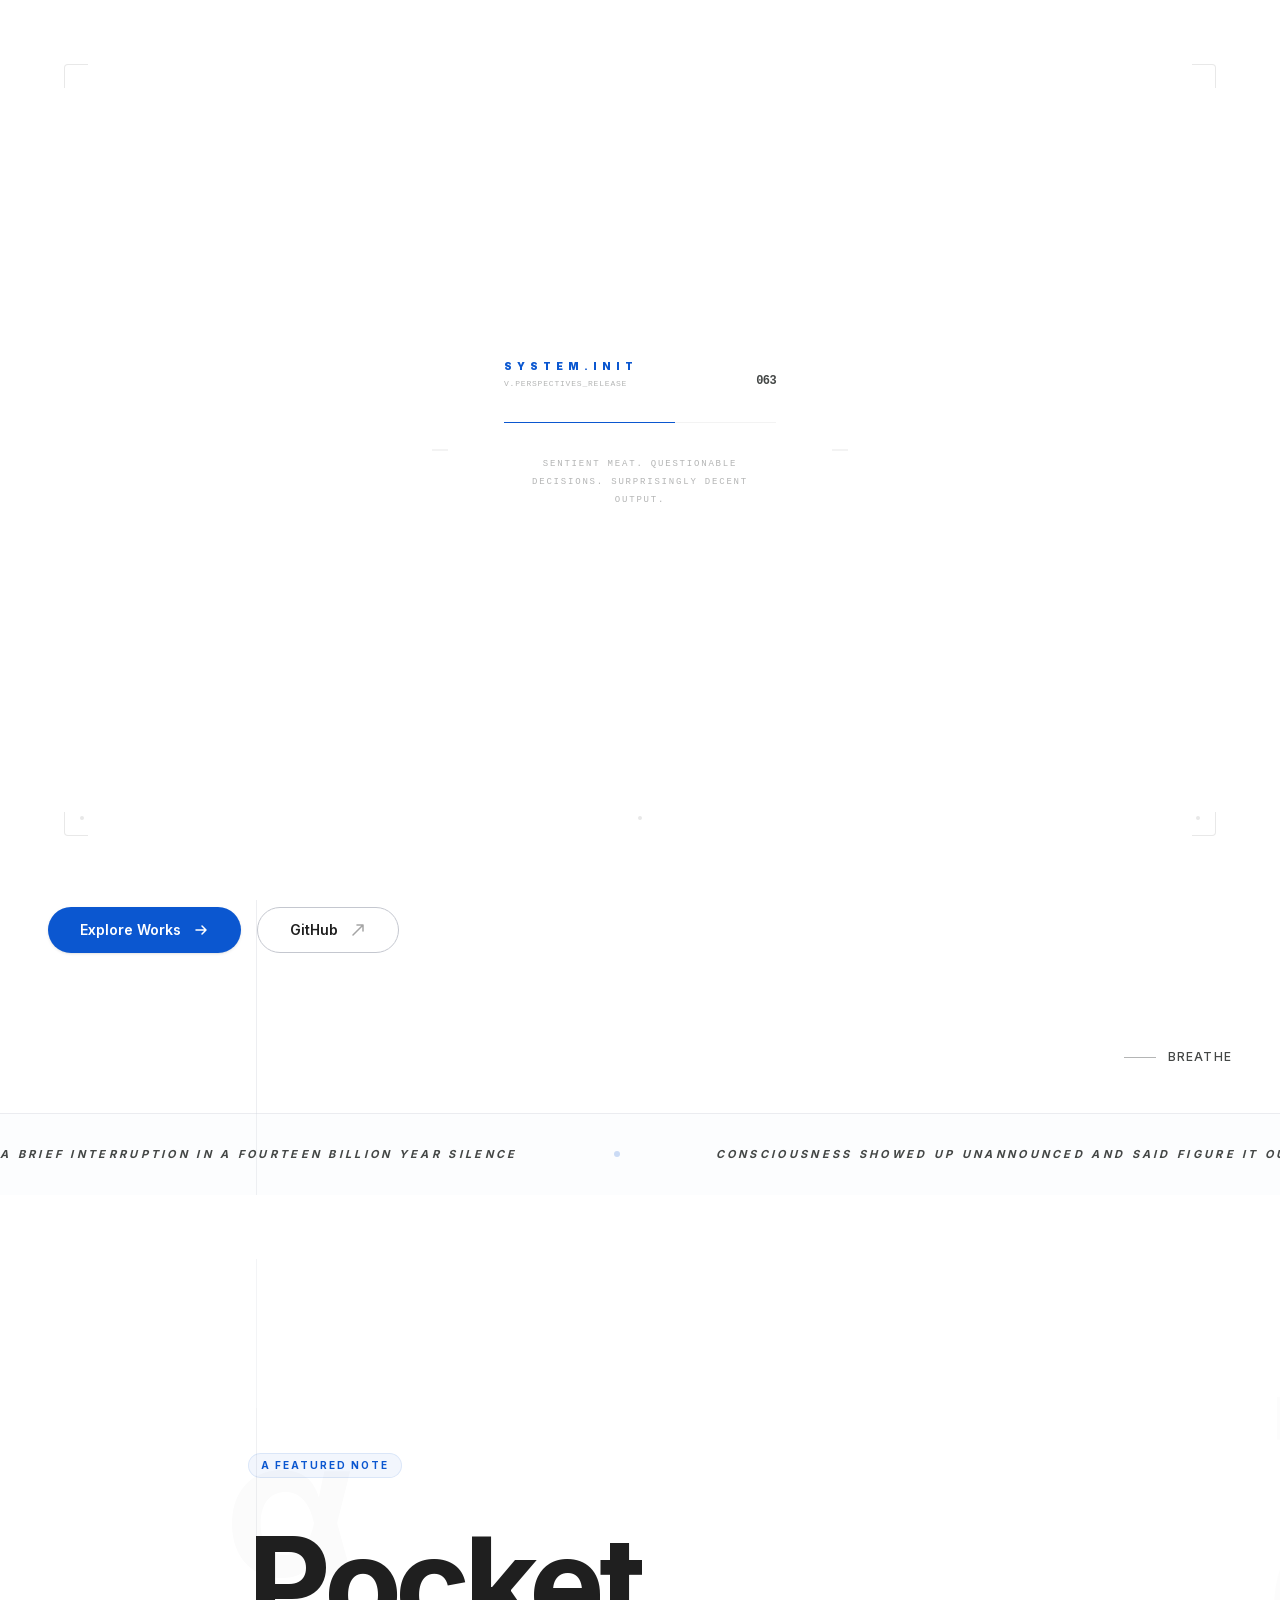
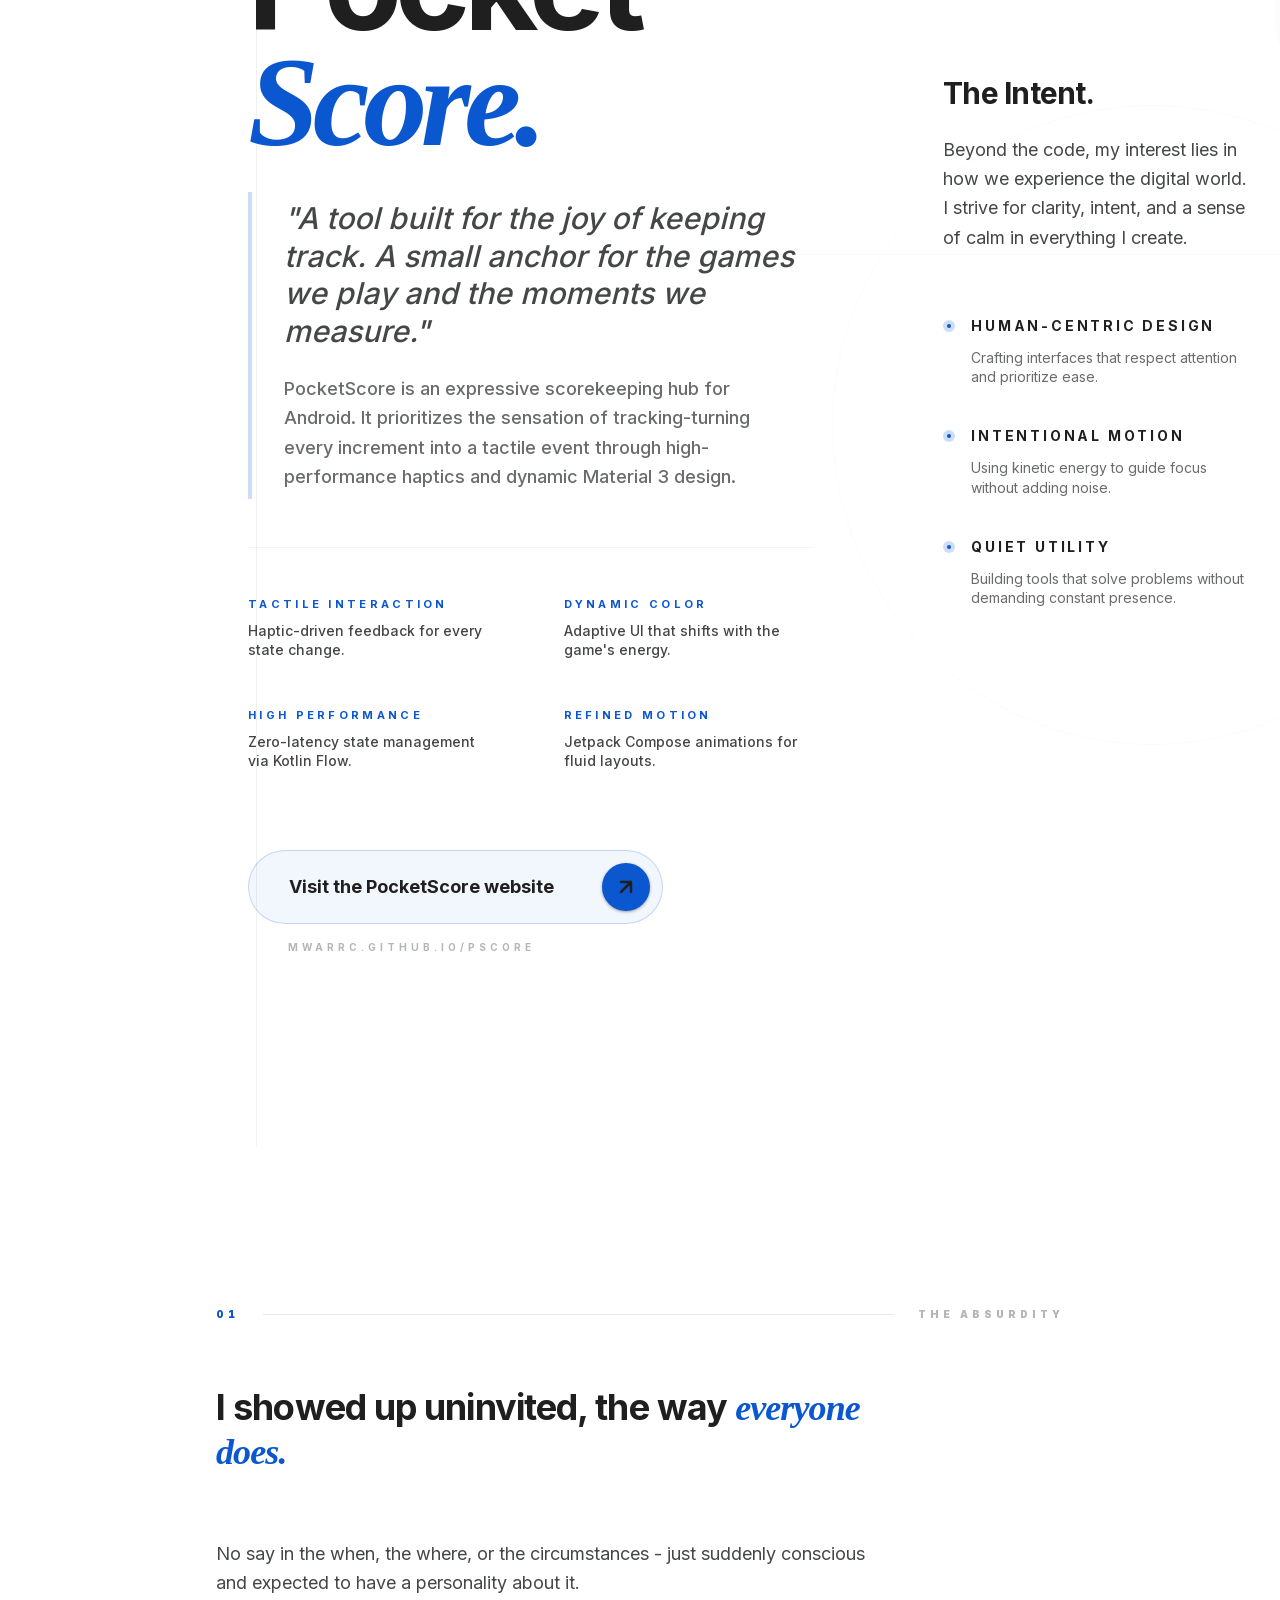
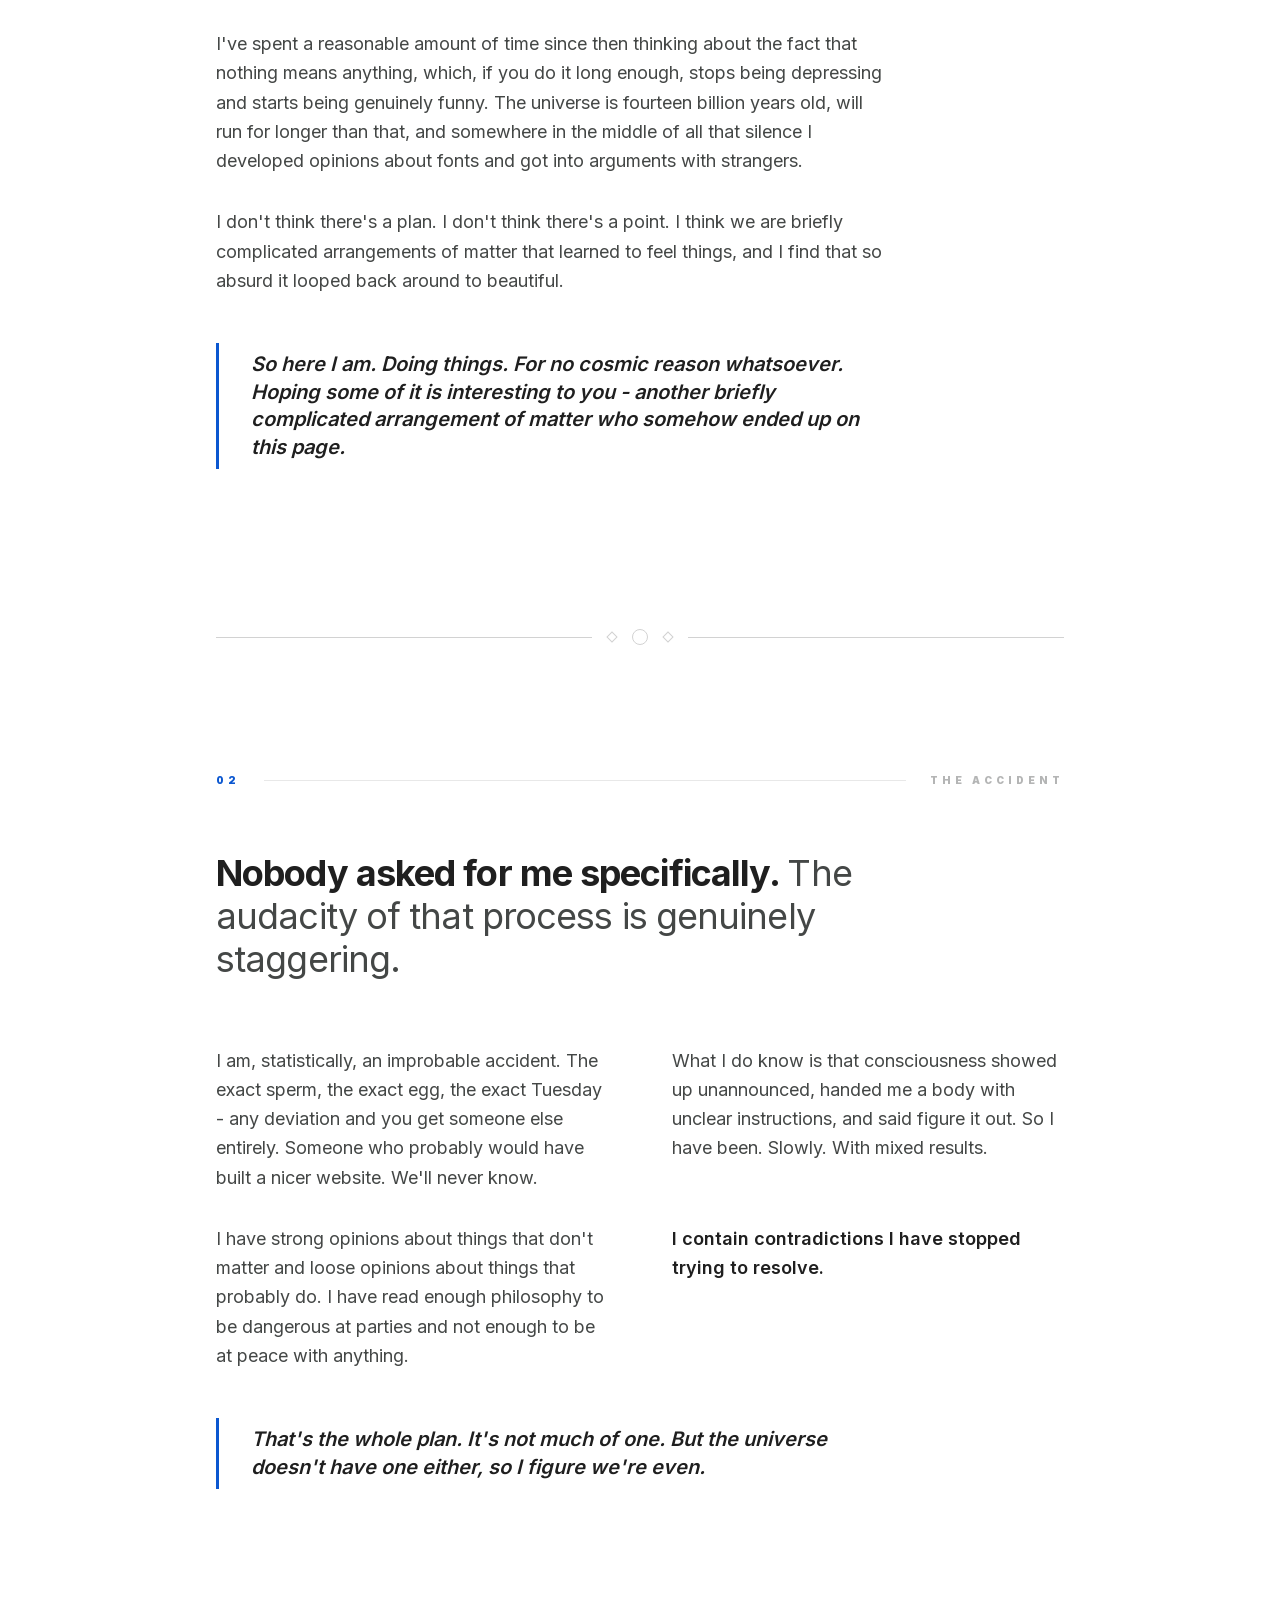
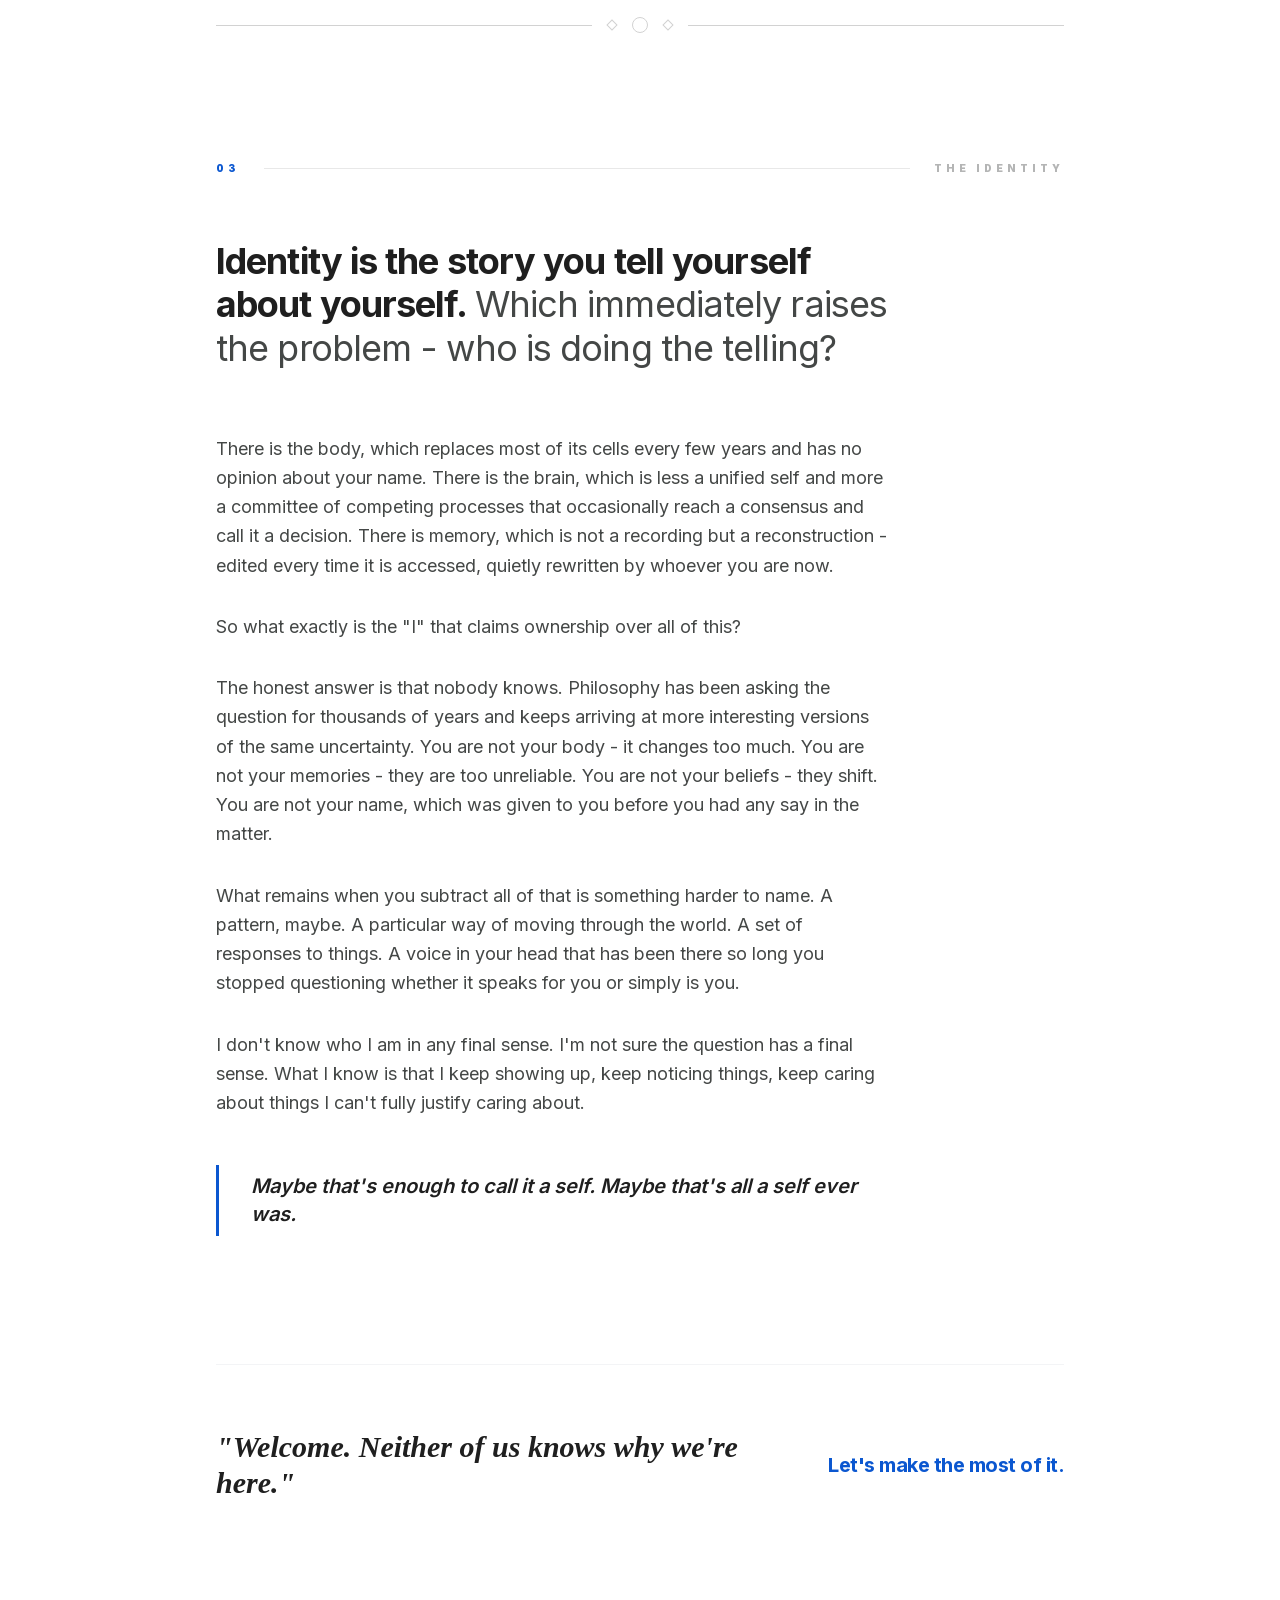
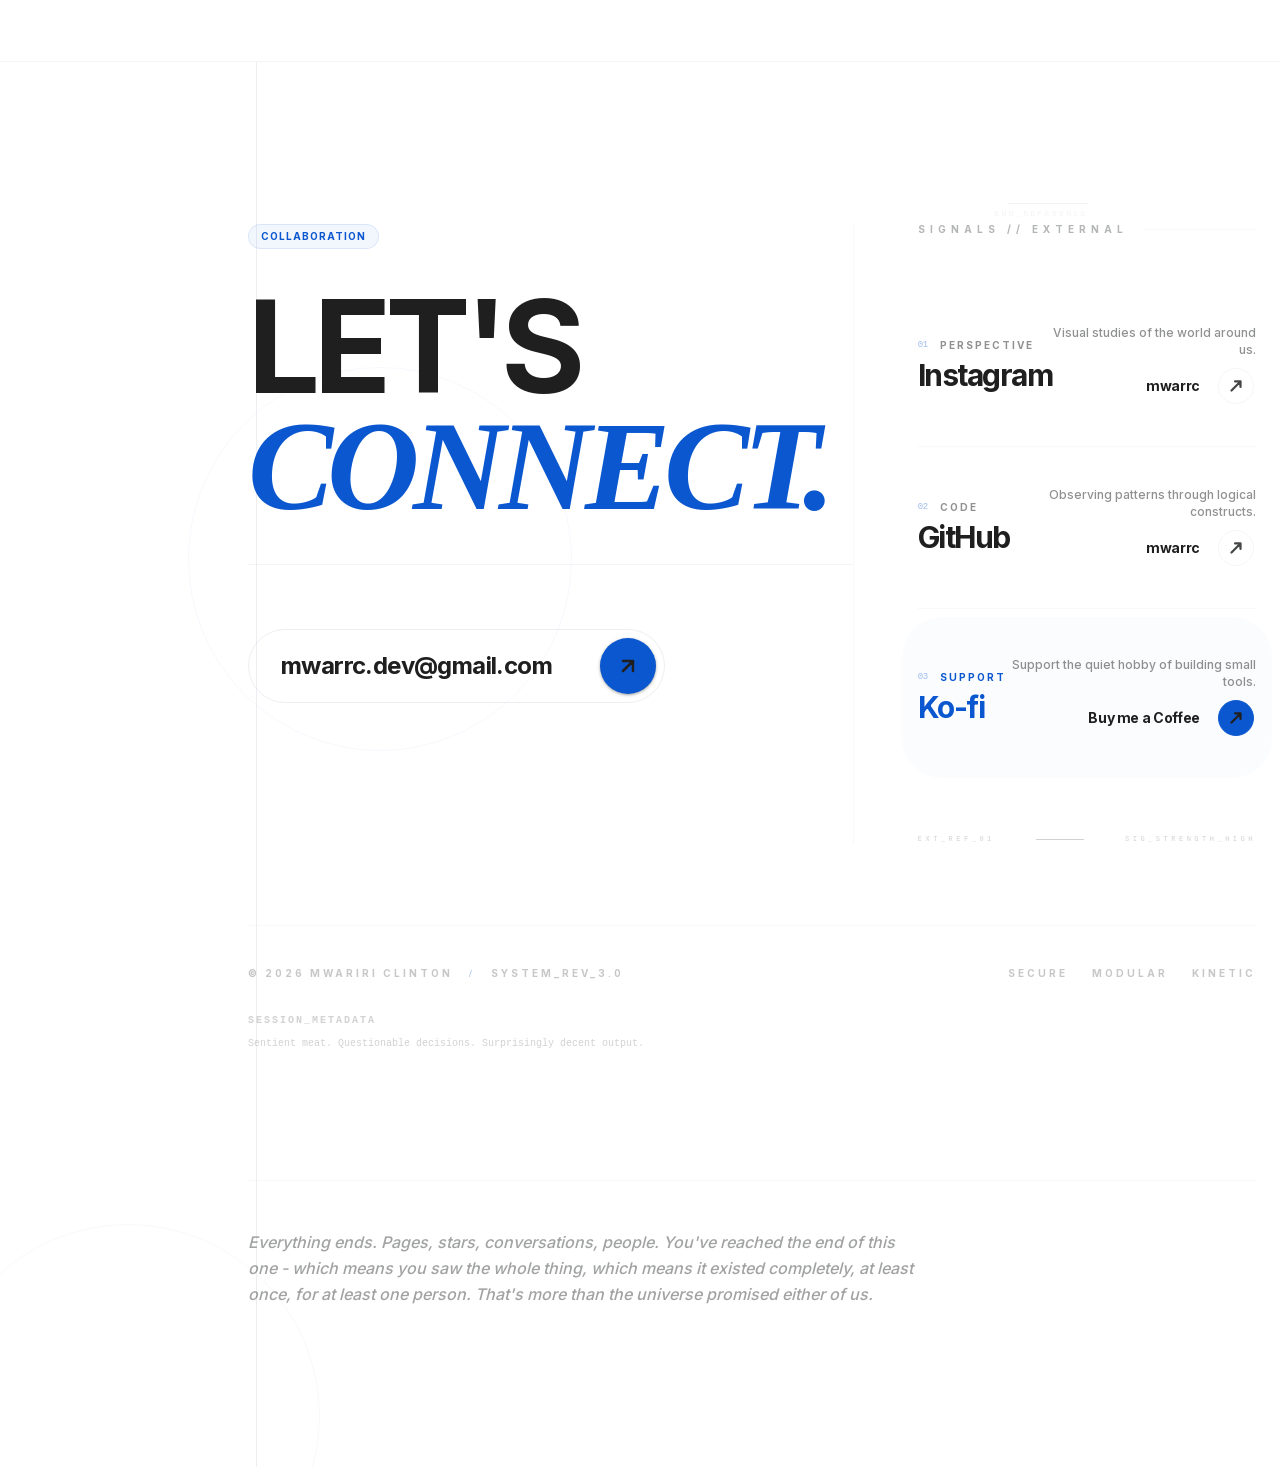
==== index.html @ e05c1d9b "Updates" ====
<!DOCTYPE html><!--peFdWjOrXUPV_pjaNSHMR--><html lang="en" class="inter_5901b7c6-module__ec5Qua__variable"><head><meta charSet="utf-8"/><meta name="viewport" content="width=device-width, initial-scale=1"/><link rel="preload" href="/_next/static/media/83afe278b6a6bb3c-s.p.3a6ba036.woff2" as="font" crossorigin="" type="font/woff2"/><link rel="stylesheet" href="/_next/static/chunks/d505f60438ea3ee7.css" data-precedence="next"/><link rel="preload" as="script" fetchPriority="low" href="/_next/static/chunks/fe05f79d03cc9274.js"/><script src="/_next/static/chunks/806bdb8e4a6a9b95.js" async=""></script><script src="/_next/static/chunks/d1e380e53588e373.js" async=""></script><script src="/_next/static/chunks/f2f58a7e93290fbb.js" async=""></script><script src="/_next/static/chunks/turbopack-6cd48132de8b34d0.js" async=""></script><script src="/_next/static/chunks/fc0a4a2245c3c715.js" async=""></script><script src="/_next/static/chunks/ff1a16fafef87110.js" async=""></script><script src="/_next/static/chunks/d2be314c3ece3fbe.js" async=""></script><script src="/_next/static/chunks/29059d844ed75035.js" async=""></script><meta name="next-size-adjust" content=""/><title>Mwariri Clinton</title><meta name="description" content="Minimal Material 3 portfolio showcasing selected projects by mwarrc"/><link rel="author" href="https://github.com/mwarrc"/><meta name="author" content="Mwariri Clinton"/><meta name="keywords" content="developer,portfolio,projects,github,material 3,minimal"/><meta property="og:title" content="Mwariri Clinton"/><meta property="og:description" content="Portfolio showcasing selected projects by mwarrc"/><meta property="og:type" content="website"/><meta name="twitter:card" content="summary"/><meta name="twitter:title" content="Mwariri Clinton"/><meta name="twitter:description" content="Portfolio showcasing selected projects by mwarrc"/><link rel="shortcut icon" href="/favicon.svg"/><link rel="icon" href="/favicon.svg" type="image/svg+xml"/><link rel="apple-touch-icon" href="/favicon.svg"/><script src="/_next/static/chunks/a6dad97d9634a72d.js" noModule=""></script></head><body class="min-h-screen flex flex-col relative font-sans"><div hidden=""><!--$--><!--/$--></div><div class="fixed inset-0 z-[-1] pointer-events-none bg-surface overflow-hidden"><div style="position:absolute;background-color:#000;top:0;left:15%;width:1px;height:40%;opacity:0.1"></div><div style="position:absolute;background-color:#000;top:30%;left:65%;width:1px;height:60%;opacity:0.07"></div><div style="position:absolute;background-color:#000;top:10%;left:85%;width:1px;height:30%;opacity:0.05"></div><div style="position:absolute;background-color:#000;top:25%;left:0;width:35%;height:1px;opacity:0.08"></div><div style="position:absolute;background-color:#000;top:75%;left:20%;width:80%;height:1px;opacity:0.06"></div><div style="position:absolute;background-color:#000;top:45%;left:60%;width:40%;height:1px;opacity:0.1"></div></div><div class="fixed inset-0 z-[9999] bg-surface flex flex-col items-center justify-center transition-all duration-[900ms] ease-[cubic-bezier(0.85,0,0.15,1)] translate-y-0"><div class="w-full max-w-[280px] md:max-w-xs px-6 space-y-8 relative"><div class="flex justify-between items-end"><div class="flex flex-col gap-1"><span class="text-[10px] font-black uppercase tracking-[0.5em] text-primary">System.Init</span><span class="text-[8px] font-mono text-on-surface-variant font-medium opacity-40 uppercase tracking-widest">v.Perspectives_Release</span></div><span class="text-[12px] font-mono text-on-surface-variant font-bold tabular-nums tracking-tighter">000</span></div><div class="h-px w-full bg-on-surface/5 relative overflow-hidden"><div class="absolute inset-y-0 left-0 bg-primary transition-all duration-300 ease-out" style="width:0%"></div></div><div class="text-[9px] font-mono text-on-surface-variant/40 uppercase tracking-[0.2em] text-center leading-loose"></div><div class="absolute -left-12 top-1/2 -translate-y-1/2 w-4 h-px bg-on-surface/10"></div><div class="absolute -right-12 top-1/2 -translate-y-1/2 w-4 h-px bg-on-surface/10"></div></div><div class="absolute top-10 left-10 md:top-16 md:left-16 w-6 h-6 border-t border-l border-on-surface/10 rounded-tl-sm transition-transform duration-1000 delay-100" style="transform:none"></div><div class="absolute top-10 right-10 md:top-16 md:right-16 w-6 h-6 border-t border-r border-on-surface/10 rounded-tr-sm transition-transform duration-1000 delay-100" style="transform:none"></div><div class="absolute bottom-10 left-10 md:bottom-16 md:left-16 w-6 h-6 border-b border-l border-on-surface/10 rounded-bl-sm transition-transform duration-1000 delay-100" style="transform:none"></div><div class="absolute bottom-10 right-10 md:bottom-16 md:right-16 w-6 h-6 border-b border-r border-on-surface/10 rounded-br-sm transition-transform duration-1000 delay-100" style="transform:none"></div><div class="absolute inset-x-20 bottom-20 flex justify-between opacity-10"><div class="w-1 h-1 bg-on-surface rounded-full"></div><div class="w-1 h-1 bg-on-surface rounded-full"></div><div class="w-1 h-1 bg-on-surface rounded-full"></div></div></div><!--$?--><template id="B:0"></template><div class="fixed inset-0 z-[100] bg-surface flex flex-col items-center justify-center"><div class="flex flex-col items-center gap-6"><div class="w-8 h-8 relative"><div class="absolute inset-0 border-t-2 border-primary rounded-full animate-spin"></div><div class="absolute inset-2 border-b-2 border-primary/20 rounded-full animate-spin-slow"></div></div><div class="flex flex-col items-center gap-1"><span class="text-[10px] font-black uppercase tracking-[0.4em] text-primary animate-pulse">Transitioning</span><span class="text-[8px] font-mono text-on-surface-variant/40 uppercase tracking-widest">Re-orienting matter...</span></div></div><style>
                @keyframes spin-slow {
                    from { transform: rotate(0deg); }
                    to { transform: rotate(-360deg); }
                }
                .animate-spin-slow {
                    animation: spin-slow 2s linear infinite;
                }
            </style></div><!--/$--><script>requestAnimationFrame(function(){$RT=performance.now()});</script><script src="/_next/static/chunks/fe05f79d03cc9274.js" id="_R_" async=""></script><div hidden id="S:0"><div class="fixed top-6 right-6 md:top-8 md:right-8 z-[110] pointer-events-none flex flex-col items-end gap-3"><div class="pointer-events-auto flex items-center gap-2 pl-3 pr-2 py-2 rounded-full border transition-all duration-500 border-outline-variant/15 bg-surface/40 backdrop-blur-xl shadow-elevation-1"><div class="hidden md:block"><nav class="flex items-center gap-2 px-2"><a class="relative group px-3 py-1.5" href="#manifesto"><span class="relative z-10 text-xs font-bold uppercase tracking-[0.2em] text-on-surface-variant group-hover:text-primary transition-colors">Perspectives</span><span class="absolute inset-x-0 bottom-0 h-0.5 bg-primary scale-x-0 group-hover:scale-x-100 transition-transform origin-right rounded-full"></span></a><a class="relative group px-3 py-1.5" href="#projects"><span class="relative z-10 text-xs font-bold uppercase tracking-[0.2em] text-on-surface-variant group-hover:text-primary transition-colors">Projects</span><span class="absolute inset-x-0 bottom-0 h-0.5 bg-primary scale-x-0 group-hover:scale-x-100 transition-transform origin-right rounded-full"></span></a><a class="relative group px-3 py-1.5" href="#contact"><span class="relative z-10 text-xs font-bold uppercase tracking-[0.2em] text-on-surface-variant group-hover:text-primary transition-colors">Connect</span><span class="absolute inset-x-0 bottom-0 h-0.5 bg-primary scale-x-0 group-hover:scale-x-100 transition-transform origin-right rounded-full"></span></a></nav></div><div class="hidden md:block w-px h-4 bg-outline-variant/30"></div><div class="hidden md:flex items-center gap-1.5 px-2 text-[9px] font-bold uppercase tracking-[0.2em] text-on-surface-variant/40"><span class="relative flex h-1.5 w-1.5"><span class="animate-ping absolute inline-flex h-full w-full rounded-full bg-primary opacity-60"></span><span class="relative inline-flex rounded-full h-1.5 w-1.5 bg-primary"></span></span>Open</div><div class="hidden md:block w-px h-4 bg-outline-variant/30"></div><button class="md:hidden relative w-12 h-12 flex items-center justify-center rounded-full bg-surface-container hover:bg-outline-variant/20 transition-colors pointer-events-auto" aria-label="Toggle Menu"><div class="relative w-5 h-3.5 flex flex-col justify-between items-center"><span class="h-[2px] bg-on-surface rounded-full transition-all duration-300 transform origin-center w-full"></span><span class="h-[2px] bg-on-surface rounded-full transition-all duration-300 w-3/4"></span><span class="h-[2px] bg-on-surface rounded-full transition-all duration-300 transform origin-center w-full"></span></div></button><a class="group relative flex items-center h-12 rounded-full bg-primary text-on-primary shadow-elevation-1 hover:shadow-elevation-2 transition-[width,box-shadow] duration-500 ease-[cubic-bezier(0.2,0,0,1)] cursor-pointer overflow-hidden" style="width:3rem" href="/"><span class="absolute left-0 w-12 h-12 flex items-center justify-center font-bold text-xl flex-shrink-0 z-10">M</span><span class="pl-12 pr-5 text-[11px] font-black uppercase tracking-[0.25em] whitespace-nowrap opacity-0 group-hover:opacity-100 transition-opacity duration-200 delay-150">wariri Clinton</span></a></div></div><div class="fixed inset-0 w-full min-h-screen bg-surface pointer-events-auto z-[100] flex flex-col items-center justify-center transition-all duration-500 ease-[cubic-bezier(0.2,0,0,1)] md:hidden opacity-0 -translate-y-full"><div class="absolute top-0 inset-x-0 h-1/2 bg-surface-container -z-10 rounded-b-[40px]"></div><div class="relative z-10 flex flex-col items-center gap-12 mt-12"><div class="text-xs font-bold uppercase tracking-widest text-primary mb-4">Navigation</div><a class="text-5xl font-extrabold tracking-tight text-on-surface hover:text-primary transition-all duration-500 px-6 py-2 rounded-2xl hover:bg-surface-container translate-y-8 opacity-0" style="transition-delay:0ms" href="#manifesto">Perspectives</a><a class="text-5xl font-extrabold tracking-tight text-on-surface hover:text-primary transition-all duration-500 px-6 py-2 rounded-2xl hover:bg-surface-container translate-y-8 opacity-0" style="transition-delay:0ms" href="#projects">Projects</a><a class="text-5xl font-extrabold tracking-tight text-on-surface hover:text-primary transition-all duration-500 px-6 py-2 rounded-2xl hover:bg-surface-container translate-y-8 opacity-0" style="transition-delay:0ms" href="#contact">Connect</a></div><div class="absolute bottom-16 flex flex-col items-center gap-6 transition-all duration-700 w-full px-8 translate-y-8 opacity-0"><div class="w-16 h-1 bg-primary/20 rounded-full"></div><div class="flex flex-wrap justify-center gap-6 text-sm font-bold text-on-surface-variant"><a href="https://instagram.com/MWARRC" target="_blank" rel="noreferrer" class="text-primary hover:opacity-70 transition-colors">Instagram</a><a href="https://github.com/mwarrc" target="_blank" rel="noreferrer" class="hover:text-primary transition-colors">Github</a><a href="https://ko-fi.com/mwarrc" target="_blank" rel="noreferrer" class="hover:text-primary transition-colors">Support Me</a></div></div></div><main class="flex-1 w-full overflow-hidden"><section class="relative w-full min-h-screen overflow-hidden flex flex-col"><div class="absolute inset-0 z-0 pointer-events-none overflow-hidden"><div class="geo-arc absolute -top-[10%] -left-[5%] w-[40vw] h-[40vw] border border-primary/[0.03] rounded-full"></div><div class="absolute inset-0 opacity-[0.03]" style="background-image:radial-gradient(var(--color-primary) 0.5px, transparent 0.5px);background-size:64px 64px"></div></div><div class="absolute left-[max(2rem,calc(50vw-38rem))] md:left-[calc(50%-38rem+14rem)] top-0 bottom-0 w-px bg-outline-variant/30 z-0 hidden md:block"></div><div class="absolute right-6 top-1/2 -translate-y-1/2 hidden lg:flex flex-col items-center gap-4 z-20"><div class="text-[10px] font-semibold tracking-[0.4em] text-on-surface-variant uppercase" style="writing-mode:vertical-rl;transform:rotate(180deg)">Observer - 2026</div><div class="w-px h-16 bg-outline-variant"></div></div><div class="relative z-10 flex flex-col flex-1 container mx-auto px-6 md:px-12 pt-36 md:pt-48 pb-24"><div class="max-w-none w-full relative flex flex-col gap-12 md:gap-16"><div class="space-y-8"><div class="stagger opacity-0 flex items-center gap-6" style="animation:fadeUp 0.8s cubic-bezier(0.2, 0, 0, 1) forwards"><div class="inline-flex items-center gap-3 px-4 py-1.5 rounded-full border border-outline-variant/30 text-[10px] font-bold uppercase tracking-[0.2em] text-on-surface-variant bg-surface"><span class="relative flex h-1.5 w-1.5"><span class="animate-ping absolute inline-flex h-full w-full rounded-full bg-primary opacity-75"></span><span class="relative inline-flex rounded-full h-1.5 w-1.5 bg-primary"></span></span>Here unfortunately.</div><div class="flex items-center gap-2"><div class="w-4 h-px bg-outline-variant/30"></div><span class="text-[10px] uppercase font-black tracking-[0.3em] text-on-surface-variant/40">Mwariri Clinton</span></div></div><h1 class="font-bold tracking-tighter text-on-surface leading-[0.9] select-none"><span class="stagger opacity-0 block text-[clamp(4rem,12vw,10rem)] md:text-[clamp(5rem,14vw,12rem)]" style="animation:fadeUp 0.9s cubic-bezier(0.2, 0, 0, 1) forwards">Entropy,</span><div class="flex items-center gap-6 md:gap-12"><span class="stagger opacity-0 block text-[clamp(4rem,12vw,10rem)] md:text-[clamp(5rem,14vw,12rem)] text-primary italic font-serif" style="animation:fadeUp 0.9s cubic-bezier(0.2, 0, 0, 1) forwards">briefly</span><div class="stagger opacity-0 flex-1 h-px bg-outline-variant/20 mt-6 hidden md:block" style="animation:fadeRight 1.2s cubic-bezier(0.2, 0, 0, 1) forwards"></div></div><span class="stagger opacity-0 block text-[clamp(4rem,12vw,10rem)] md:text-[clamp(5rem,14vw,12rem)]" style="animation:fadeUp 0.9s cubic-bezier(0.2, 0, 0, 1) forwards">tamed.</span></h1></div><div class="stagger opacity-0 flex flex-col gap-10 max-w-xl" style="animation:fadeUp 1s cubic-bezier(0.2, 0, 0, 1) forwards"><p class="text-base md:text-lg text-on-surface-variant font-medium leading-relaxed tracking-tight italic opacity-80 border-l-[4px] border-primary/20 pl-6">One of eight billion people who decided their thoughts deserved a URL.</p><div class="pt-2"><div class="flex flex-wrap gap-4"><a href="#projects" class="btn-clean btn-clean-primary !px-8 !py-3 group flex items-center gap-3">Explore Works<svg class="w-4 h-4 transition-transform group-hover:translate-x-1" viewBox="0 0 16 16" fill="none"><path d="M3 8h10M9 4l4 4-4 4" stroke="currentColor" stroke-width="1.5" stroke-linecap="round" stroke-linejoin="round"></path></svg></a><a href="https://github.com/mwarrc" target="_blank" rel="noreferrer" class="btn-clean !px-8 !py-3 group flex items-center gap-3">GitHub<svg class="w-4 h-4 opacity-40 group-hover:opacity-100 transition-all group-hover:-translate-y-0.5 group-hover:translate-x-0.5" viewBox="0 0 16 16" fill="none"><path d="M3 13L13 3M13 3H7M13 3v6" stroke="currentColor" stroke-width="1.5" stroke-linecap="round" stroke-linejoin="round"></path></svg></a></div></div></div><style>
                @keyframes fadeUp {
                    from { opacity: 0; transform: translateY(30px); }
                    to   { opacity: 1; transform: translateY(0); }
                }
                @keyframes fadeRight {
                    from { opacity: 0; transform: scaleX(0); transform-origin: left; }
                    to   { opacity: 1; transform: scaleX(1); transform-origin: left; }
                }
            </style></div></div><div class="relative z-10 container mx-auto px-6 md:px-12 pb-12 flex justify-end"><div class="flex items-center gap-3 text-xs text-on-surface-variant font-medium tracking-widest uppercase shrink-0"><div class="w-8 h-px bg-on-surface-variant/40"></div>Breathe</div></div><div class="w-full border-t border-outline-variant/30 py-8 overflow-hidden flex bg-surface-container/20 relative"><div class="flex flex-nowrap animate-marquee-ribbon"><div class="flex flex-nowrap gap-24 pr-24 items-center shrink-0"><span class="inline-flex items-center gap-24 whitespace-nowrap text-[11px] font-bold tracking-[0.3em] text-on-surface-variant uppercase italic">A brief interruption in a fourteen billion year silence<span class="w-1.5 h-1.5 rounded-full bg-primary/20 shrink-0"></span></span><span class="inline-flex items-center gap-24 whitespace-nowrap text-[11px] font-bold tracking-[0.3em] text-on-surface-variant uppercase italic">Consciousness showed up unannounced and said figure it out<span class="w-1.5 h-1.5 rounded-full bg-primary/20 shrink-0"></span></span><span class="inline-flex items-center gap-24 whitespace-nowrap text-[11px] font-bold tracking-[0.3em] text-on-surface-variant uppercase italic">Nothing means anything, which is genuinely funny<span class="w-1.5 h-1.5 rounded-full bg-primary/20 shrink-0"></span></span><span class="inline-flex items-center gap-24 whitespace-nowrap text-[11px] font-bold tracking-[0.3em] text-on-surface-variant uppercase italic">Statistically improbable, yet here we are<span class="w-1.5 h-1.5 rounded-full bg-primary/20 shrink-0"></span></span><span class="inline-flex items-center gap-24 whitespace-nowrap text-[11px] font-bold tracking-[0.3em] text-on-surface-variant uppercase italic">Make things. Notice things. Sit with the discomfort<span class="w-1.5 h-1.5 rounded-full bg-primary/20 shrink-0"></span></span><span class="inline-flex items-center gap-24 whitespace-nowrap text-[11px] font-bold tracking-[0.3em] text-on-surface-variant uppercase italic">You are not your body, you are not your name<span class="w-1.5 h-1.5 rounded-full bg-primary/20 shrink-0"></span></span><span class="inline-flex items-center gap-24 whitespace-nowrap text-[11px] font-bold tracking-[0.3em] text-on-surface-variant uppercase italic">The most honest response is to perfectly exist in it<span class="w-1.5 h-1.5 rounded-full bg-primary/20 shrink-0"></span></span><span class="inline-flex items-center gap-24 whitespace-nowrap text-[11px] font-bold tracking-[0.3em] text-on-surface-variant uppercase italic">A committee of competing processes occasionally reaching consensus<span class="w-1.5 h-1.5 rounded-full bg-primary/20 shrink-0"></span></span><span class="inline-flex items-center gap-24 whitespace-nowrap text-[11px] font-bold tracking-[0.3em] text-on-surface-variant uppercase italic">Neither of us knows why we&#x27;re here. Let&#x27;s make the most of it<span class="w-1.5 h-1.5 rounded-full bg-primary/20 shrink-0"></span></span><span class="inline-flex items-center gap-24 whitespace-nowrap text-[11px] font-bold tracking-[0.3em] text-on-surface-variant uppercase italic">The universe is indifferent, and that is its most beautiful quality<span class="w-1.5 h-1.5 rounded-full bg-primary/20 shrink-0"></span></span></div><div class="flex flex-nowrap gap-24 pr-24 items-center shrink-0"><span class="inline-flex items-center gap-24 whitespace-nowrap text-[11px] font-bold tracking-[0.3em] text-on-surface-variant uppercase italic">A brief interruption in a fourteen billion year silence<span class="w-1.5 h-1.5 rounded-full bg-primary/20 shrink-0"></span></span><span class="inline-flex items-center gap-24 whitespace-nowrap text-[11px] font-bold tracking-[0.3em] text-on-surface-variant uppercase italic">Consciousness showed up unannounced and said figure it out<span class="w-1.5 h-1.5 rounded-full bg-primary/20 shrink-0"></span></span><span class="inline-flex items-center gap-24 whitespace-nowrap text-[11px] font-bold tracking-[0.3em] text-on-surface-variant uppercase italic">Nothing means anything, which is genuinely funny<span class="w-1.5 h-1.5 rounded-full bg-primary/20 shrink-0"></span></span><span class="inline-flex items-center gap-24 whitespace-nowrap text-[11px] font-bold tracking-[0.3em] text-on-surface-variant uppercase italic">Statistically improbable, yet here we are<span class="w-1.5 h-1.5 rounded-full bg-primary/20 shrink-0"></span></span><span class="inline-flex items-center gap-24 whitespace-nowrap text-[11px] font-bold tracking-[0.3em] text-on-surface-variant uppercase italic">Make things. Notice things. Sit with the discomfort<span class="w-1.5 h-1.5 rounded-full bg-primary/20 shrink-0"></span></span><span class="inline-flex items-center gap-24 whitespace-nowrap text-[11px] font-bold tracking-[0.3em] text-on-surface-variant uppercase italic">You are not your body, you are not your name<span class="w-1.5 h-1.5 rounded-full bg-primary/20 shrink-0"></span></span><span class="inline-flex items-center gap-24 whitespace-nowrap text-[11px] font-bold tracking-[0.3em] text-on-surface-variant uppercase italic">The most honest response is to perfectly exist in it<span class="w-1.5 h-1.5 rounded-full bg-primary/20 shrink-0"></span></span><span class="inline-flex items-center gap-24 whitespace-nowrap text-[11px] font-bold tracking-[0.3em] text-on-surface-variant uppercase italic">A committee of competing processes occasionally reaching consensus<span class="w-1.5 h-1.5 rounded-full bg-primary/20 shrink-0"></span></span><span class="inline-flex items-center gap-24 whitespace-nowrap text-[11px] font-bold tracking-[0.3em] text-on-surface-variant uppercase italic">Neither of us knows why we&#x27;re here. Let&#x27;s make the most of it<span class="w-1.5 h-1.5 rounded-full bg-primary/20 shrink-0"></span></span><span class="inline-flex items-center gap-24 whitespace-nowrap text-[11px] font-bold tracking-[0.3em] text-on-surface-variant uppercase italic">The universe is indifferent, and that is its most beautiful quality<span class="w-1.5 h-1.5 rounded-full bg-primary/20 shrink-0"></span></span></div></div></div><style>
                @keyframes marquee-ribbon {
                    0% { transform: translateX(0); }
                    100% { transform: translateX(-50%); }
                }
                .animate-marquee-ribbon {
                    animation: marquee-ribbon 60s linear infinite;
                    will-change: transform;
                }
            </style></section><section class="mt-8 md:mt-16"><section id="projects" class="w-full relative py-24 md:py-48 overflow-hidden"><div class="absolute inset-0 z-0 pointer-events-none overflow-hidden"><div class="absolute top-[30%] -right-[15%] w-[50vw] h-[50vw] border border-on-surface/[0.02] rounded-full"></div><div class="absolute top-[10%] left-[20%] w-px h-[80%] bg-on-surface/[0.02]"></div><div class="absolute top-[40%] right-0 w-[40%] h-px bg-on-surface/[0.02]"></div></div><div class="absolute left-[max(1.5rem,calc(50vw-38rem))] md:left-[calc(50%-38rem+14rem)] top-0 bottom-0 w-px bg-outline-variant/20 hidden md:block"></div><div class="absolute top-[20%] right-[-8%] text-[10rem] md:text-[18rem] font-bold text-on-surface/[0.012] select-none leading-none rotate-90 origin-right transition-transform hover:translate-y-10 duration-[2000ms] pointer-events-none">CONSTRUCTS</div><div class="container mx-auto px-6 relative z-10"><div class="flex flex-col lg:flex-row gap-24 lg:gap-32"><div class="w-full lg:w-[58%] lg:ml-[max(0rem,14rem)]"><div class="relative"><div class="absolute -top-10 -left-6 text-[12rem] font-bold text-on-surface/[0.02] select-none leading-none z-0">α</div><div class="relative z-10 space-y-12"><div class="inline-flex items-center gap-2 px-3 py-1 rounded-full bg-primary/5 border border-primary/10 text-primary text-[10px] font-bold uppercase tracking-[0.2em]">A Featured Note</div><div class="flex flex-col gap-8"><h2 class="text-6xl sm:text-8xl md:text-9xl font-bold tracking-tighter leading-[0.9] text-on-surface">Pocket<br/><span class="text-primary italic font-serif">Score.</span></h2><div class="max-w-2xl border-l-[4px] border-primary/20 pl-8 py-2 space-y-6"><p class="text-xl md:text-3xl font-medium text-on-surface-variant leading-tight italic">&quot;A tool built for the joy of keeping track. A small anchor for the games we play and the moments we measure.&quot;</p><p class="text-base md:text-lg text-on-surface-variant/80 leading-relaxed font-medium max-w-lg">PocketScore is an expressive scorekeeping hub for Android. It prioritizes the sensation of tracking-turning every increment into a tactile event through high-performance haptics and dynamic Material 3 design.</p></div></div><div class="grid grid-cols-1 md:grid-cols-2 gap-x-16 gap-y-12 pt-12 border-t border-outline-variant/20"><div class="group"><span class="text-[11px] font-bold text-primary uppercase tracking-[0.3em] mb-2 block">Tactile Interaction</span><p class="text-sm font-medium text-on-surface-variant leading-snug">Haptic-driven feedback for every state change.</p></div><div class="group"><span class="text-[11px] font-bold text-primary uppercase tracking-[0.3em] mb-2 block">Dynamic Color</span><p class="text-sm font-medium text-on-surface-variant leading-snug">Adaptive UI that shifts with the game&#x27;s energy.</p></div><div class="group"><span class="text-[11px] font-bold text-primary uppercase tracking-[0.3em] mb-2 block">High Performance</span><p class="text-sm font-medium text-on-surface-variant leading-snug">Zero-latency state management via Kotlin Flow.</p></div><div class="group"><span class="text-[11px] font-bold text-primary uppercase tracking-[0.3em] mb-2 block">Refined Motion</span><p class="text-sm font-medium text-on-surface-variant leading-snug">Jetpack Compose animations for fluid layouts.</p></div></div><div class="pt-8"><a href="https://mwarrc.github.io/pscore/" target="_blank" rel="noreferrer" class="group relative inline-flex items-center gap-12 p-3 pl-10 pr-3 rounded-full border border-primary/20 hover:border-primary/50 bg-primary/5 m3-transition overflow-hidden w-full sm:w-auto"><span class="text-lg font-bold text-on-surface relative z-10">Visit the PocketScore website</span><div class="w-12 h-12 rounded-full bg-primary text-canvas flex items-center justify-center m3-transition group-hover:rotate-45 shadow-elevation-1 relative z-10"><svg viewBox="0 0 24 24" fill="none" stroke="currentColor" stroke-width="2.5" stroke-linecap="round" class="w-6 h-6"><path d="M7 17L17 7M17 7H7M17 7V17"></path></svg></div><div class="absolute inset-0 bg-primary/10 opacity-0 group-hover:opacity-100 m3-transition"></div></a><p class="mt-4 text-[10px] font-bold uppercase tracking-[0.4em] text-on-surface-variant/40 ml-10">mwarrc.github.io/pscore</p></div></div></div></div><div class="w-full lg:w-[32%] lg:pt-56 space-y-16"><div class="space-y-6"><h3 class="text-3xl font-bold tracking-tight text-on-surface">The Intent.</h3><p class="text-lg text-on-surface-variant leading-relaxed">Beyond the code, my interest lies in how we experience the digital world. I strive for clarity, intent, and a sense of calm in everything I create.</p></div><div class="space-y-10"><div class="space-y-3"><div class="flex items-center gap-4"><div class="w-3 h-3 rounded-full bg-primary/20 flex items-center justify-center"><div class="w-1 h-1 rounded-full bg-primary"></div></div><h4 class="text-sm font-bold uppercase tracking-[0.2em] text-on-surface">Human-Centric Design</h4></div><p class="text-sm text-on-surface-variant/80 pl-7 leading-snug">Crafting interfaces that respect attention and prioritize ease.</p></div><div class="space-y-3"><div class="flex items-center gap-4"><div class="w-3 h-3 rounded-full bg-primary/20 flex items-center justify-center"><div class="w-1 h-1 rounded-full bg-primary"></div></div><h4 class="text-sm font-bold uppercase tracking-[0.2em] text-on-surface">Intentional Motion</h4></div><p class="text-sm text-on-surface-variant/80 pl-7 leading-snug">Using kinetic energy to guide focus without adding noise.</p></div><div class="space-y-3"><div class="flex items-center gap-4"><div class="w-3 h-3 rounded-full bg-primary/20 flex items-center justify-center"><div class="w-1 h-1 rounded-full bg-primary"></div></div><h4 class="text-sm font-bold uppercase tracking-[0.2em] text-on-surface">Quiet Utility</h4></div><p class="text-sm text-on-surface-variant/80 pl-7 leading-snug">Building tools that solve problems without demanding constant presence.</p></div></div></div></div></div></section></section><section id="manifesto" class="w-full relative py-24 md:py-40 overflow-hidden"><div class="container mx-auto px-6 max-w-4xl"><div class="mb-24 md:mb-40"><div class="flex items-center gap-6 mb-16"><span class="text-[10px] font-black uppercase tracking-[0.4em] text-primary tabular-nums">01</span><div class="h-px flex-1 bg-on-surface/10"></div><span class="text-[10px] font-black uppercase tracking-[0.4em] text-on-surface-variant/40">The Absurdity</span></div><p class="text-3xl md:text-4xl font-bold text-on-surface leading-[1.2] tracking-tight mb-16 max-w-2xl">I showed up uninvited, the way<!-- --> <span class="text-primary italic font-serif">everyone does.</span></p><div class="space-y-8 text-base md:text-lg text-on-surface-variant leading-relaxed max-w-2xl"><p>No say in the when, the where, or the circumstances - just suddenly conscious and expected to have a personality about it.</p><p>I&#x27;ve spent a reasonable amount of time since then thinking about the fact that nothing means anything, which, if you do it long enough, stops being depressing and starts being genuinely funny. The universe is fourteen billion years old, will run for longer than that, and somewhere in the middle of all that silence I developed opinions about fonts and got into arguments with strangers.</p><p>I don&#x27;t think there&#x27;s a plan. I don&#x27;t think there&#x27;s a point. I think we are briefly complicated arrangements of matter that learned to feel things, and I find that so absurd it looped back around to beautiful.</p></div><div class="mt-12 border-l-[3px] border-primary pl-8 py-2 max-w-2xl"><p class="text-lg md:text-xl text-on-surface font-semibold leading-snug italic">So here I am. Doing things. For no cosmic reason whatsoever. Hoping some of it is interesting to you - another briefly complicated arrangement of matter who somehow ended up on this page.</p></div></div><div class="flex items-center gap-4 my-20 md:my-32 opacity-20"><div class="h-px flex-1 bg-on-surface"></div><div class="w-2 h-2 border border-on-surface rotate-45"></div><div class="w-4 h-4 border border-on-surface rounded-full"></div><div class="w-2 h-2 border border-on-surface rotate-45"></div><div class="h-px flex-1 bg-on-surface"></div></div><div><div class="flex items-center gap-6 mb-16"><span class="text-[10px] font-black uppercase tracking-[0.4em] text-primary tabular-nums">02</span><div class="h-px flex-1 bg-on-surface/10"></div><span class="text-[10px] font-black uppercase tracking-[0.4em] text-on-surface-variant/40">The Accident</span></div><p class="text-3xl md:text-4xl font-bold text-on-surface leading-[1.2] tracking-tight mb-16 max-w-2xl">Nobody asked for me specifically.<!-- --> <span class="text-on-surface-variant font-normal">The audacity of that process is genuinely staggering.</span></p><div class="grid grid-cols-1 md:grid-cols-2 gap-x-16 gap-y-8 text-base md:text-lg text-on-surface-variant leading-relaxed"><p>I am, statistically, an improbable accident. The exact sperm, the exact egg, the exact Tuesday - any deviation and you get someone else entirely. Someone who probably would have built a nicer website. We&#x27;ll never know.</p><p>What I do know is that consciousness showed up unannounced, handed me a body with unclear instructions, and said figure it out. So I have been. Slowly. With mixed results.</p><p>I have strong opinions about things that don&#x27;t matter and loose opinions about things that probably do. I have read enough philosophy to be dangerous at parties and not enough to be at peace with anything.</p><p class="text-on-surface font-semibold">I contain contradictions I have stopped trying to resolve.</p></div><div class="mt-12 border-l-[3px] border-primary pl-8 py-2 max-w-2xl"><p class="text-lg md:text-xl text-on-surface font-semibold leading-snug italic">That&#x27;s the whole plan. It&#x27;s not much of one. But the universe doesn&#x27;t have one either, so I figure we&#x27;re even.</p></div></div><div class="flex items-center gap-4 my-20 md:my-32 opacity-20"><div class="h-px flex-1 bg-on-surface"></div><div class="w-2 h-2 border border-on-surface rotate-45"></div><div class="w-4 h-4 border border-on-surface rounded-full"></div><div class="w-2 h-2 border border-on-surface rotate-45"></div><div class="h-px flex-1 bg-on-surface"></div></div><div><div class="flex items-center gap-6 mb-16"><span class="text-[10px] font-black uppercase tracking-[0.4em] text-primary tabular-nums">03</span><div class="h-px flex-1 bg-on-surface/10"></div><span class="text-[10px] font-black uppercase tracking-[0.4em] text-on-surface-variant/40">The Identity</span></div><p class="text-3xl md:text-4xl font-bold text-on-surface leading-[1.2] tracking-tight mb-16 max-w-2xl">Identity is the story you tell yourself about yourself.<!-- --> <span class="text-on-surface-variant font-normal">Which immediately raises the problem - who is doing the telling?</span></p><div class="space-y-8 text-base md:text-lg text-on-surface-variant leading-relaxed max-w-2xl"><p>There is the body, which replaces most of its cells every few years and has no opinion about your name. There is the brain, which is less a unified self and more a committee of competing processes that occasionally reach a consensus and call it a decision. There is memory, which is not a recording but a reconstruction - edited every time it is accessed, quietly rewritten by whoever you are now.</p><p>So what exactly is the &quot;I&quot; that claims ownership over all of this?</p><p>The honest answer is that nobody knows. Philosophy has been asking the question for thousands of years and keeps arriving at more interesting versions of the same uncertainty. You are not your body - it changes too much. You are not your memories - they are too unreliable. You are not your beliefs - they shift. You are not your name, which was given to you before you had any say in the matter.</p><p>What remains when you subtract all of that is something harder to name. A pattern, maybe. A particular way of moving through the world. A set of responses to things. A voice in your head that has been there so long you stopped questioning whether it speaks for you or simply is you.</p><p>I don&#x27;t know who I am in any final sense. I&#x27;m not sure the question has a final sense. What I know is that I keep showing up, keep noticing things, keep caring about things I can&#x27;t fully justify caring about.</p></div><div class="mt-12 border-l-[3px] border-primary pl-8 py-2 max-w-2xl"><p class="text-lg md:text-xl text-on-surface font-semibold leading-snug italic">Maybe that&#x27;s enough to call it a self. Maybe that&#x27;s all a self ever was.</p></div></div><div class="mt-32 pt-16 border-t border-outline-variant/20 flex flex-col sm:flex-row sm:items-center sm:justify-between gap-6"><p class="text-2xl md:text-3xl font-bold italic font-serif text-on-surface">&quot;Welcome. Neither of us knows why we&#x27;re here.&quot;</p><p class="text-xl text-primary font-bold tracking-tight shrink-0">Let&#x27;s make the most of it.</p></div></div></section></main><footer id="contact" class="w-full relative py-20 md:py-40 border-t border-outline-variant/20 overflow-hidden"><div class="absolute inset-0 z-0 pointer-events-none overflow-hidden"><div class="absolute -bottom-[10%] -left-[5%] w-[30vw] h-[30vw] border border-on-surface/[0.03] rounded-full"></div><div class="absolute top-[10%] right-[15%] flex flex-col items-end gap-1 opacity-[0.05]"><div class="w-20 h-px bg-on-surface"></div><span class="text-[8px] font-mono uppercase tracking-[0.3em]">End_Reference</span></div></div><div class="absolute left-[max(2rem,calc(50vw-38rem))] md:left-[calc(50%-38rem+14rem)] top-0 bottom-0 w-px bg-outline-variant/30 hidden md:block"></div><div class="container mx-auto px-6 relative z-10"><div class="flex flex-col lg:flex-row gap-20 lg:gap-0 lg:ml-[max(0rem,14rem)]"><div class="w-full lg:w-[60%]"><div class="mb-20 lg:mb-0 relative group"><div class="absolute top-[30%] -left-[10%] w-[30vw] h-[30vw] border border-primary/[0.04] rounded-full pointer-events-none -z-10 transition-transform group-hover:scale-110 duration-1000"></div><div class="inline-flex items-center gap-2 px-3 py-1 rounded-full bg-primary/5 border border-primary/10 text-primary text-[10px] font-bold uppercase tracking-widest mb-10">Collaboration</div><h2 class="text-[clamp(4rem,10vw,8rem)] font-bold uppercase leading-[0.9] tracking-tighter text-on-surface mb-10 break-words">LET&#x27;S<br/><span class="italic font-serif text-primary">CONNECT.</span></h2><div class="w-full h-px bg-outline-variant/20 mb-16 hidden md:block"></div><a href="mailto:mwarrc.dev@gmail.com" class="inline-flex items-center justify-between gap-12 group p-2 pl-8 rounded-full border border-outline-variant/30 hover:border-primary/50 m3-transition hover:bg-surface-container/50 w-full sm:w-auto overflow-hidden relative"><div class="absolute inset-0 bg-primary/5 opacity-0 group-hover:opacity-100 transition-opacity"></div><span class="text-xl md:text-2xl font-bold tracking-tight text-on-surface relative z-10">mwarrc.dev@gmail.com</span><div class="w-14 h-14 rounded-full bg-primary text-canvas flex items-center justify-center m3-transition group-hover:rotate-45 shadow-elevation-1 relative z-10"><svg viewBox="0 0 24 24" fill="none" stroke="currentColor" stroke-width="2.5" stroke-linecap="round" class="w-6 h-6"><path d="M7 17L17 7M17 7H7M17 7V17"></path></svg></div></a></div></div><div class="w-full lg:w-[40%] flex flex-col justify-end"><div class="lg:border-l lg:border-outline-variant/10 lg:pl-16"><div class="flex items-center gap-4 mb-12"><span class="text-[10px] font-bold uppercase tracking-[0.5em] text-on-surface-variant/40">Signals // External</span><div class="h-px flex-1 bg-outline-variant/10"></div></div><div class="flex flex-col"><a href="https://instagram.com/MWARRC" target="_blank" rel="noreferrer" class="group relative flex flex-col md:flex-row md:items-center justify-between py-10 border-b border-outline-variant/10 transition-all duration-500 hover:pl-4 "><div class="flex flex-col gap-1 mb-4 md:mb-0"><div class="flex items-center gap-3"><span class="text-[9px] font-mono text-primary/40 uppercase tracking-tighter">0<!-- -->1</span><span class="text-[10px] font-bold uppercase tracking-[0.2em] text-on-surface-variant/60">Perspective</span></div><h3 class="text-2xl md:text-3xl font-bold tracking-tighter transition-colors text-on-surface group-hover:text-primary">Instagram</h3></div><div class="max-w-xs text-right flex flex-col items-end gap-2"><p class="text-xs font-medium text-on-surface-variant/60 leading-snug">Visual studies of the world around us.</p><div class="flex items-center gap-4"><span class="text-sm font-bold text-on-surface tracking-tight group-hover:text-primary transition-colors">mwarrc</span><div class="w-10 h-10 rounded-full border flex items-center justify-center transition-all duration-500 scale-90 group-hover:scale-100 border-outline-variant/20 group-hover:bg-primary group-hover:border-primary text-on-surface-variant group-hover:text-canvas"><svg class="w-4 h-4" viewBox="0 0 16 16" fill="none"><path d="M3 13L13 3M13 3H7M13 3v6" stroke="currentColor" stroke-width="2.5" stroke-linecap="round" stroke-linejoin="round"></path></svg></div></div></div><div class="absolute right-0 top-1/2 -translate-y-1/2 w-0.5 h-0 bg-primary/40 group-hover:h-12 transition-all duration-500"></div></a><a href="https://github.com/mwarrc" target="_blank" rel="noreferrer" class="group relative flex flex-col md:flex-row md:items-center justify-between py-10 border-b border-outline-variant/10 transition-all duration-500 hover:pl-4 "><div class="flex flex-col gap-1 mb-4 md:mb-0"><div class="flex items-center gap-3"><span class="text-[9px] font-mono text-primary/40 uppercase tracking-tighter">0<!-- -->2</span><span class="text-[10px] font-bold uppercase tracking-[0.2em] text-on-surface-variant/60">Code</span></div><h3 class="text-2xl md:text-3xl font-bold tracking-tighter transition-colors text-on-surface group-hover:text-primary">GitHub</h3></div><div class="max-w-xs text-right flex flex-col items-end gap-2"><p class="text-xs font-medium text-on-surface-variant/60 leading-snug">Observing patterns through logical constructs.</p><div class="flex items-center gap-4"><span class="text-sm font-bold text-on-surface tracking-tight group-hover:text-primary transition-colors">mwarrc</span><div class="w-10 h-10 rounded-full border flex items-center justify-center transition-all duration-500 scale-90 group-hover:scale-100 border-outline-variant/20 group-hover:bg-primary group-hover:border-primary text-on-surface-variant group-hover:text-canvas"><svg class="w-4 h-4" viewBox="0 0 16 16" fill="none"><path d="M3 13L13 3M13 3H7M13 3v6" stroke="currentColor" stroke-width="2.5" stroke-linecap="round" stroke-linejoin="round"></path></svg></div></div></div><div class="absolute right-0 top-1/2 -translate-y-1/2 w-0.5 h-0 bg-primary/40 group-hover:h-12 transition-all duration-500"></div></a><a href="https://ko-fi.com/mwarrc" target="_blank" rel="noreferrer" class="group relative flex flex-col md:flex-row md:items-center justify-between py-10 border-b border-outline-variant/10 transition-all duration-500 hover:pl-4 bg-primary/[0.02] -mx-4 px-4 rounded-[40px] border-none my-2 hover:bg-primary/[0.05]"><div class="flex flex-col gap-1 mb-4 md:mb-0"><div class="flex items-center gap-3"><span class="text-[9px] font-mono text-primary/40 uppercase tracking-tighter">0<!-- -->3</span><span class="text-[10px] font-bold uppercase tracking-[0.2em] text-primary">Support</span></div><h3 class="text-2xl md:text-3xl font-bold tracking-tighter transition-colors text-primary">Ko-fi</h3></div><div class="max-w-xs text-right flex flex-col items-end gap-2"><p class="text-xs font-medium text-on-surface-variant/60 leading-snug">Support the quiet hobby of building small tools.</p><div class="flex items-center gap-4"><span class="text-sm font-bold text-on-surface tracking-tight group-hover:text-primary transition-colors">Buy me a Coffee</span><div class="w-10 h-10 rounded-full border flex items-center justify-center transition-all duration-500 scale-90 group-hover:scale-100 bg-primary border-primary text-canvas"><svg class="w-4 h-4" viewBox="0 0 16 16" fill="none"><path d="M3 13L13 3M13 3H7M13 3v6" stroke="currentColor" stroke-width="2.5" stroke-linecap="round" stroke-linejoin="round"></path></svg></div></div></div><div class="absolute right-0 top-1/2 -translate-y-1/2 w-0.5 h-0 bg-primary/40 group-hover:h-12 transition-all duration-500"></div></a></div><div class="mt-12 flex items-center justify-between opacity-20"><span class="text-[7px] font-mono uppercase tracking-[0.5em]">EXT_REF_01</span><div class="w-12 h-px bg-on-surface"></div><span class="text-[7px] font-mono uppercase tracking-[0.5em]">SIG_STRENGTH_HIGH</span></div></div></div></div><div class="lg:ml-[max(0rem,14rem)]"><div class="mt-20 border-t border-outline-variant/10 pt-10 flex flex-col sm:flex-row items-center justify-between gap-6 text-[10px] font-bold uppercase tracking-[0.3em] text-on-surface-variant/30"><div class="flex items-center gap-4"><span>© <!-- -->2026<!-- --> Mwariri Clinton</span><span class="text-primary italic font-serif opacity-40 not-italic">/</span><span>System_Rev_3.0</span></div><div class="flex gap-6 items-center"><span class="hover:text-primary transition-colors cursor-help">Secure</span><span class="hover:text-primary transition-colors cursor-help">Modular</span><span class="hover:text-primary transition-colors cursor-help">Kinetic</span></div></div><div class="mt-8 opacity-20"><span class="text-[10px] font-mono uppercase tracking-[0.2em] block mb-2 font-bold">Session_Metadata</span><p class="text-[10px] font-mono leading-relaxed max-w-md">Sentient meat. Questionable decisions. Surprisingly decent output.</p></div><div class="mt-20 md:mt-32 pt-12 border-t border-outline-variant/10"><p class="text-sm md:text-base text-on-surface-variant/50 font-medium leading-relaxed max-w-2xl italic">Everything ends. Pages, stars, conversations, people. You&#x27;ve reached the end of this one - which means you saw the whole thing, which means it existed completely, at least once, for at least one person. That&#x27;s more than the universe promised either of us.</p></div></div></div></footer><!--$--><!--/$--></div><script>$RB=[];$RV=function(a){$RT=performance.now();for(var b=0;b<a.length;b+=2){var c=a[b],e=a[b+1];null!==e.parentNode&&e.parentNode.removeChild(e);var f=c.parentNode;if(f){var g=c.previousSibling,h=0;do{if(c&&8===c.nodeType){var d=c.data;if("/$"===d||"/&"===d)if(0===h)break;else h--;else"$"!==d&&"$?"!==d&&"$~"!==d&&"$!"!==d&&"&"!==d||h++}d=c.nextSibling;f.removeChild(c);c=d}while(c);for(;e.firstChild;)f.insertBefore(e.firstChild,c);g.data="$";g._reactRetry&&requestAnimationFrame(g._reactRetry)}}a.length=0};
$RC=function(a,b){if(b=document.getElementById(b))(a=document.getElementById(a))?(a.previousSibling.data="$~",$RB.push(a,b),2===$RB.length&&("number"!==typeof $RT?requestAnimationFrame($RV.bind(null,$RB)):(a=performance.now(),setTimeout($RV.bind(null,$RB),2300>a&&2E3<a?2300-a:$RT+300-a)))):b.parentNode.removeChild(b)};$RC("B:0","S:0")</script><script>(self.__next_f=self.__next_f||[]).push([0])</script><script>self.__next_f.push([1,"1:\"$Sreact.fragment\"\n2:I[810,[\"/_next/static/chunks/fc0a4a2245c3c715.js\"],\"default\"]\n3:I[11737,[\"/_next/static/chunks/fc0a4a2245c3c715.js\"],\"default\"]\n4:I[47420,[\"/_next/static/chunks/fc0a4a2245c3c715.js\"],\"default\"]\n5:I[39756,[\"/_next/static/chunks/ff1a16fafef87110.js\",\"/_next/static/chunks/d2be314c3ece3fbe.js\"],\"default\"]\n6:I[37457,[\"/_next/static/chunks/ff1a16fafef87110.js\",\"/_next/static/chunks/d2be314c3ece3fbe.js\"],\"default\"]\n7:I[47257,[\"/_next/static/chunks/ff1a16fafef87110.js\",\"/_next/static/chunks/d2be314c3ece3fbe.js\"],\"ClientPageRoot\"]\n8:I[31713,[\"/_next/static/chunks/fc0a4a2245c3c715.js\",\"/_next/static/chunks/ff1a16fafef87110.js\",\"/_next/static/chunks/29059d844ed75035.js\"],\"default\"]\nb:I[97367,[\"/_next/static/chunks/ff1a16fafef87110.js\",\"/_next/static/chunks/d2be314c3ece3fbe.js\"],\"OutletBoundary\"]\nc:\"$Sreact.suspense\"\ne:I[97367,[\"/_next/static/chunks/ff1a16fafef87110.js\",\"/_next/static/chunks/d2be314c3ece3fbe.js\"],\"ViewportBoundary\"]\n10:I[97367,[\"/_next/static/chunks/ff1a16fafef87110.js\",\"/_next/static/chunks/d2be314c3ece3fbe.js\"],\"MetadataBoundary\"]\n12:I[68027,[\"/_next/static/chunks/ff1a16fafef87110.js\",\"/_next/static/chunks/d2be314c3ece3fbe.js\"],\"default\"]\n:HL[\"/_next/static/chunks/d505f60438ea3ee7.css\",\"style\"]\n:HL[\"/_next/static/media/83afe278b6a6bb3c-s.p.3a6ba036.woff2\",\"font\",{\"crossOrigin\":\"\",\"type\":\"font/woff2\"}]\n"])</script><script>self.__next_f.push([1,"0:{\"P\":null,\"b\":\"peFdWjOrXUPV_pjaNSHMR\",\"c\":[\"\",\"\"],\"q\":\"\",\"i\":false,\"f\":[[[\"\",{\"children\":[\"__PAGE__\",{}]},\"$undefined\",\"$undefined\",true],[[\"$\",\"$1\",\"c\",{\"children\":[[[\"$\",\"link\",\"0\",{\"rel\":\"stylesheet\",\"href\":\"/_next/static/chunks/d505f60438ea3ee7.css\",\"precedence\":\"next\",\"crossOrigin\":\"$undefined\",\"nonce\":\"$undefined\"}],[\"$\",\"script\",\"script-0\",{\"src\":\"/_next/static/chunks/fc0a4a2245c3c715.js\",\"async\":true,\"nonce\":\"$undefined\"}]],[\"$\",\"html\",null,{\"lang\":\"en\",\"className\":\"inter_5901b7c6-module__ec5Qua__variable\",\"children\":[\"$\",\"body\",null,{\"className\":\"min-h-screen flex flex-col relative font-sans\",\"children\":[[\"$\",\"$L2\",null,{}],[\"$\",\"$L3\",null,{}],[\"$\",\"$L4\",null,{\"children\":[\"$\",\"$L5\",null,{\"parallelRouterKey\":\"children\",\"error\":\"$undefined\",\"errorStyles\":\"$undefined\",\"errorScripts\":\"$undefined\",\"template\":[\"$\",\"$L6\",null,{}],\"templateStyles\":\"$undefined\",\"templateScripts\":\"$undefined\",\"notFound\":[[[\"$\",\"title\",null,{\"children\":\"404: This page could not be found.\"}],[\"$\",\"div\",null,{\"style\":{\"fontFamily\":\"system-ui,\\\"Segoe UI\\\",Roboto,Helvetica,Arial,sans-serif,\\\"Apple Color Emoji\\\",\\\"Segoe UI Emoji\\\"\",\"height\":\"100vh\",\"textAlign\":\"center\",\"display\":\"flex\",\"flexDirection\":\"column\",\"alignItems\":\"center\",\"justifyContent\":\"center\"},\"children\":[\"$\",\"div\",null,{\"children\":[[\"$\",\"style\",null,{\"dangerouslySetInnerHTML\":{\"__html\":\"body{color:#000;background:#fff;margin:0}.next-error-h1{border-right:1px solid rgba(0,0,0,.3)}@media (prefers-color-scheme:dark){body{color:#fff;background:#000}.next-error-h1{border-right:1px solid rgba(255,255,255,.3)}}\"}}],[\"$\",\"h1\",null,{\"className\":\"next-error-h1\",\"style\":{\"display\":\"inline-block\",\"margin\":\"0 20px 0 0\",\"padding\":\"0 23px 0 0\",\"fontSize\":24,\"fontWeight\":500,\"verticalAlign\":\"top\",\"lineHeight\":\"49px\"},\"children\":404}],[\"$\",\"div\",null,{\"style\":{\"display\":\"inline-block\"},\"children\":[\"$\",\"h2\",null,{\"style\":{\"fontSize\":14,\"fontWeight\":400,\"lineHeight\":\"49px\",\"margin\":0},\"children\":\"This page could not be found.\"}]}]]}]}]],[]],\"forbidden\":\"$undefined\",\"unauthorized\":\"$undefined\"}]}]]}]}]]}],{\"children\":[[\"$\",\"$1\",\"c\",{\"children\":[[\"$\",\"$L7\",null,{\"Component\":\"$8\",\"serverProvidedParams\":{\"searchParams\":{},\"params\":{},\"promises\":[\"$@9\",\"$@a\"]}}],[[\"$\",\"script\",\"script-0\",{\"src\":\"/_next/static/chunks/ff1a16fafef87110.js\",\"async\":true,\"nonce\":\"$undefined\"}],[\"$\",\"script\",\"script-1\",{\"src\":\"/_next/static/chunks/29059d844ed75035.js\",\"async\":true,\"nonce\":\"$undefined\"}]],[\"$\",\"$Lb\",null,{\"children\":[\"$\",\"$c\",null,{\"name\":\"Next.MetadataOutlet\",\"children\":\"$@d\"}]}]]}],{},null,false,false]},[[\"$\",\"div\",\"l\",{\"className\":\"fixed inset-0 z-[100] bg-surface flex flex-col items-center justify-center\",\"children\":[[\"$\",\"div\",null,{\"className\":\"flex flex-col items-center gap-6\",\"children\":[[\"$\",\"div\",null,{\"className\":\"w-8 h-8 relative\",\"children\":[[\"$\",\"div\",null,{\"className\":\"absolute inset-0 border-t-2 border-primary rounded-full animate-spin\"}],[\"$\",\"div\",null,{\"className\":\"absolute inset-2 border-b-2 border-primary/20 rounded-full animate-spin-slow\"}]]}],[\"$\",\"div\",null,{\"className\":\"flex flex-col items-center gap-1\",\"children\":[[\"$\",\"span\",null,{\"className\":\"text-[10px] font-black uppercase tracking-[0.4em] text-primary animate-pulse\",\"children\":\"Transitioning\"}],[\"$\",\"span\",null,{\"className\":\"text-[8px] font-mono text-on-surface-variant/40 uppercase tracking-widest\",\"children\":\"Re-orienting matter...\"}]]}]]}],[\"$\",\"style\",null,{\"children\":\"\\n                @keyframes spin-slow {\\n                    from { transform: rotate(0deg); }\\n                    to { transform: rotate(-360deg); }\\n                }\\n                .animate-spin-slow {\\n                    animation: spin-slow 2s linear infinite;\\n                }\\n            \"}]]}],[],[]],false,false],[\"$\",\"$1\",\"h\",{\"children\":[null,[\"$\",\"$Le\",null,{\"children\":\"$Lf\"}],[\"$\",\"div\",null,{\"hidden\":true,\"children\":[\"$\",\"$L10\",null,{\"children\":[\"$\",\"$c\",null,{\"name\":\"Next.Metadata\",\"children\":\"$L11\"}]}]}],[\"$\",\"meta\",null,{\"name\":\"next-size-adjust\",\"content\":\"\"}]]}],false]],\"m\":\"$undefined\",\"G\":[\"$12\",[]],\"S\":true}\n"])</script><script>self.__next_f.push([1,"9:{}\na:\"$0:f:0:1:1:children:0:props:children:0:props:serverProvidedParams:params\"\n"])</script><script>self.__next_f.push([1,"f:[[\"$\",\"meta\",\"0\",{\"charSet\":\"utf-8\"}],[\"$\",\"meta\",\"1\",{\"name\":\"viewport\",\"content\":\"width=device-width, initial-scale=1\"}]]\n"])</script><script>self.__next_f.push([1,"13:I[27201,[\"/_next/static/chunks/ff1a16fafef87110.js\",\"/_next/static/chunks/d2be314c3ece3fbe.js\"],\"IconMark\"]\nd:null\n11:[[\"$\",\"title\",\"0\",{\"children\":\"Mwariri Clinton\"}],[\"$\",\"meta\",\"1\",{\"name\":\"description\",\"content\":\"Minimal Material 3 portfolio showcasing selected projects by mwarrc\"}],[\"$\",\"link\",\"2\",{\"rel\":\"author\",\"href\":\"https://github.com/mwarrc\"}],[\"$\",\"meta\",\"3\",{\"name\":\"author\",\"content\":\"Mwariri Clinton\"}],[\"$\",\"meta\",\"4\",{\"name\":\"keywords\",\"content\":\"developer,portfolio,projects,github,material 3,minimal\"}],[\"$\",\"meta\",\"5\",{\"property\":\"og:title\",\"content\":\"Mwariri Clinton\"}],[\"$\",\"meta\",\"6\",{\"property\":\"og:description\",\"content\":\"Portfolio showcasing selected projects by mwarrc\"}],[\"$\",\"meta\",\"7\",{\"property\":\"og:type\",\"content\":\"website\"}],[\"$\",\"meta\",\"8\",{\"name\":\"twitter:card\",\"content\":\"summary\"}],[\"$\",\"meta\",\"9\",{\"name\":\"twitter:title\",\"content\":\"Mwariri Clinton\"}],[\"$\",\"meta\",\"10\",{\"name\":\"twitter:description\",\"content\":\"Portfolio showcasing selected projects by mwarrc\"}],[\"$\",\"link\",\"11\",{\"rel\":\"shortcut icon\",\"href\":\"/favicon.svg\"}],[\"$\",\"link\",\"12\",{\"rel\":\"icon\",\"href\":\"/favicon.svg\",\"type\":\"image/svg+xml\"}],[\"$\",\"link\",\"13\",{\"rel\":\"apple-touch-icon\",\"href\":\"/favicon.svg\"}],[\"$\",\"$L13\",\"14\",{}]]\n"])</script></body></html>
---- _next/static/chunks/d505f60438ea3ee7.css ----
@font-face{font-family:Inter;font-style:normal;font-weight:100 900;font-display:swap;src:url(../media/2c55a0e60120577a-s.2a48534a.woff2)format("woff2");unicode-range:U+460-52F,U+1C80-1C8A,U+20B4,U+2DE0-2DFF,U+A640-A69F,U+FE2E-FE2F}@font-face{font-family:Inter;font-style:normal;font-weight:100 900;font-display:swap;src:url(../media/9c72aa0f40e4eef8-s.18a48cbc.woff2)format("woff2");unicode-range:U+301,U+400-45F,U+490-491,U+4B0-4B1,U+2116}@font-face{font-family:Inter;font-style:normal;font-weight:100 900;font-display:swap;src:url(../media/ad66f9afd8947f86-s.7a40eb73.woff2)format("woff2");unicode-range:U+1F??}@font-face{font-family:Inter;font-style:normal;font-weight:100 900;font-display:swap;src:url(../media/5476f68d60460930-s.c995e352.woff2)format("woff2");unicode-range:U+370-377,U+37A-37F,U+384-38A,U+38C,U+38E-3A1,U+3A3-3FF}@font-face{font-family:Inter;font-style:normal;font-weight:100 900;font-display:swap;src:url(../media/2bbe8d2671613f1f-s.76dcb0b2.woff2)format("woff2");unicode-range:U+102-103,U+110-111,U+128-129,U+168-169,U+1A0-1A1,U+1AF-1B0,U+300-301,U+303-304,U+308-309,U+323,U+329,U+1EA0-1EF9,U+20AB}@font-face{font-family:Inter;font-style:normal;font-weight:100 900;font-display:swap;src:url(../media/1bffadaabf893a1e-s.7cd81963.woff2)format("woff2");unicode-range:U+100-2BA,U+2BD-2C5,U+2C7-2CC,U+2CE-2D7,U+2DD-2FF,U+304,U+308,U+329,U+1D00-1DBF,U+1E00-1E9F,U+1EF2-1EFF,U+2020,U+20A0-20AB,U+20AD-20C0,U+2113,U+2C60-2C7F,U+A720-A7FF}@font-face{font-family:Inter;font-style:normal;font-weight:100 900;font-display:swap;src:url(../media/83afe278b6a6bb3c-s.p.3a6ba036.woff2)format("woff2");unicode-range:U+??,U+131,U+152-153,U+2BB-2BC,U+2C6,U+2DA,U+2DC,U+304,U+308,U+329,U+2000-206F,U+20AC,U+2122,U+2191,U+2193,U+2212,U+2215,U+FEFF,U+FFFD}@font-face{font-family:Inter Fallback;src:local(Arial);ascent-override:90.44%;descent-override:22.52%;line-gap-override:0.0%;size-adjust:107.12%}.inter_5901b7c6-module__ec5Qua__className{font-family:Inter,Inter Fallback;font-style:normal}.inter_5901b7c6-module__ec5Qua__variable{--font-inter:"Inter","Inter Fallback"}
@layer properties{@supports (((-webkit-hyphens:none)) and (not (margin-trim:inline))) or ((-moz-orient:inline) and (not (color:rgb(from red r g b)))){*,:before,:after,::backdrop{--tw-translate-x:0;--tw-translate-y:0;--tw-translate-z:0;--tw-scale-x:1;--tw-scale-y:1;--tw-scale-z:1;--tw-rotate-x:initial;--tw-rotate-y:initial;--tw-rotate-z:initial;--tw-skew-x:initial;--tw-skew-y:initial;--tw-space-y-reverse:0;--tw-border-style:solid;--tw-leading:initial;--tw-font-weight:initial;--tw-tracking:initial;--tw-ordinal:initial;--tw-slashed-zero:initial;--tw-numeric-figure:initial;--tw-numeric-spacing:initial;--tw-numeric-fraction:initial;--tw-shadow:0 0 #0000;--tw-shadow-color:initial;--tw-shadow-alpha:100%;--tw-inset-shadow:0 0 #0000;--tw-inset-shadow-color:initial;--tw-inset-shadow-alpha:100%;--tw-ring-color:initial;--tw-ring-shadow:0 0 #0000;--tw-inset-ring-color:initial;--tw-inset-ring-shadow:0 0 #0000;--tw-ring-inset:initial;--tw-ring-offset-width:0px;--tw-ring-offset-color:#fff;--tw-ring-offset-shadow:0 0 #0000;--tw-blur:initial;--tw-brightness:initial;--tw-contrast:initial;--tw-grayscale:initial;--tw-hue-rotate:initial;--tw-invert:initial;--tw-opacity:initial;--tw-saturate:initial;--tw-sepia:initial;--tw-drop-shadow:initial;--tw-drop-shadow-color:initial;--tw-drop-shadow-alpha:100%;--tw-drop-shadow-size:initial;--tw-backdrop-blur:initial;--tw-backdrop-brightness:initial;--tw-backdrop-contrast:initial;--tw-backdrop-grayscale:initial;--tw-backdrop-hue-rotate:initial;--tw-backdrop-invert:initial;--tw-backdrop-opacity:initial;--tw-backdrop-saturate:initial;--tw-backdrop-sepia:initial;--tw-duration:initial;--tw-ease:initial}}}@layer theme{:root,:host{--font-sans:ui-sans-serif,system-ui,sans-serif,"Apple Color Emoji","Segoe UI Emoji","Segoe UI Symbol","Noto Color Emoji";--font-serif:ui-serif,Georgia,Cambria,"Times New Roman",Times,serif;--font-mono:ui-monospace,SFMono-Regular,Menlo,Monaco,Consolas,"Liberation Mono","Courier New",monospace;--color-white:#fff;--spacing:.25rem;--container-xs:20rem;--container-sm:24rem;--container-md:28rem;--container-lg:32rem;--container-xl:36rem;--container-2xl:42rem;--container-4xl:56rem;--text-xs:.75rem;--text-xs--line-height:calc(1/.75);--text-sm:.875rem;--text-sm--line-height:calc(1.25/.875);--text-base:1rem;--text-base--line-height:calc(1.5/1);--text-lg:1.125rem;--text-lg--line-height:calc(1.75/1.125);--text-xl:1.25rem;--text-xl--line-height:calc(1.75/1.25);--text-2xl:1.5rem;--text-2xl--line-height:calc(2/1.5);--text-3xl:1.875rem;--text-3xl--line-height:calc(2.25/1.875);--text-4xl:2.25rem;--text-4xl--line-height:calc(2.5/2.25);--text-5xl:3rem;--text-5xl--line-height:1;--text-6xl:3.75rem;--text-6xl--line-height:1;--text-7xl:4.5rem;--text-7xl--line-height:1;--text-8xl:6rem;--text-8xl--line-height:1;--text-9xl:8rem;--text-9xl--line-height:1;--font-weight-normal:400;--font-weight-medium:500;--font-weight-semibold:600;--font-weight-bold:700;--font-weight-extrabold:800;--font-weight-black:900;--tracking-tighter:-.05em;--tracking-tight:-.025em;--tracking-normal:0em;--tracking-widest:.1em;--leading-tight:1.25;--leading-snug:1.375;--leading-relaxed:1.625;--leading-loose:2;--radius-sm:.25rem;--radius-2xl:1rem;--radius-3xl:1.5rem;--ease-out:cubic-bezier(0,0,.2,1);--animate-spin:spin 1s linear infinite;--animate-ping:ping 1s cubic-bezier(0,0,.2,1)infinite;--animate-pulse:pulse 2s cubic-bezier(.4,0,.6,1)infinite;--blur-md:12px;--blur-xl:24px;--blur-2xl:40px;--blur-3xl:64px;--default-transition-duration:.15s;--default-transition-timing-function:cubic-bezier(.4,0,.2,1);--default-font-family:var(--font-sans);--default-mono-font-family:var(--font-mono);--color-primary:#0b57d0;--color-on-primary:#fff;--color-surface:#fff;--color-surface-container:#f0f4f9;--color-on-surface:#1f1f1f;--color-on-surface-variant:#444746;--color-outline-variant:#c4c7cf;--ease-emphasized:cubic-bezier(.2,0,0,1)}}@layer base{*,:after,:before,::backdrop{box-sizing:border-box;border:0 solid;margin:0;padding:0}::file-selector-button{box-sizing:border-box;border:0 solid;margin:0;padding:0}html,:host{-webkit-text-size-adjust:100%;tab-size:4;line-height:1.5;font-family:var(--default-font-family,ui-sans-serif,system-ui,sans-serif,"Apple Color Emoji","Segoe UI Emoji","Segoe UI Symbol","Noto Color Emoji");font-feature-settings:var(--default-font-feature-settings,normal);font-variation-settings:var(--default-font-variation-settings,normal);-webkit-tap-highlight-color:transparent}hr{height:0;color:inherit;border-top-width:1px}abbr:where([title]){-webkit-text-decoration:underline dotted;text-decoration:underline dotted}h1,h2,h3,h4,h5,h6{font-size:inherit;font-weight:inherit}a{color:inherit;-webkit-text-decoration:inherit;-webkit-text-decoration:inherit;-webkit-text-decoration:inherit;-webkit-text-decoration:inherit;text-decoration:inherit}b,strong{font-weight:bolder}code,kbd,samp,pre{font-family:var(--default-mono-font-family,ui-monospace,SFMono-Regular,Menlo,Monaco,Consolas,"Liberation Mono","Courier New",monospace);font-feature-settings:var(--default-mono-font-feature-settings,normal);font-variation-settings:var(--default-mono-font-variation-settings,normal);font-size:1em}small{font-size:80%}sub,sup{vertical-align:baseline;font-size:75%;line-height:0;position:relative}sub{bottom:-.25em}sup{top:-.5em}table{text-indent:0;border-color:inherit;border-collapse:collapse}:-moz-focusring{outline:auto}progress{vertical-align:baseline}summary{display:list-item}ol,ul,menu{list-style:none}img,svg,video,canvas,audio,iframe,embed,object{vertical-align:middle;display:block}img,video{max-width:100%;height:auto}button,input,select,optgroup,textarea{font:inherit;font-feature-settings:inherit;font-variation-settings:inherit;letter-spacing:inherit;color:inherit;opacity:1;background-color:#0000;border-radius:0}::file-selector-button{font:inherit;font-feature-settings:inherit;font-variation-settings:inherit;letter-spacing:inherit;color:inherit;opacity:1;background-color:#0000;border-radius:0}:where(select:is([multiple],[size])) optgroup{font-weight:bolder}:where(select:is([multiple],[size])) optgroup option{padding-inline-start:20px}::file-selector-button{margin-inline-end:4px}::placeholder{opacity:1}@supports (not ((-webkit-appearance:-apple-pay-button))) or (contain-intrinsic-size:1px){::placeholder{color:currentColor}@supports (color:color-mix(in lab, red, red)){::placeholder{color:color-mix(in oklab,currentcolor 50%,transparent)}}}textarea{resize:vertical}::-webkit-search-decoration{-webkit-appearance:none}::-webkit-date-and-time-value{min-height:1lh;text-align:inherit}::-webkit-datetime-edit{display:inline-flex}::-webkit-datetime-edit-fields-wrapper{padding:0}::-webkit-datetime-edit{padding-block:0}::-webkit-datetime-edit-year-field{padding-block:0}::-webkit-datetime-edit-month-field{padding-block:0}::-webkit-datetime-edit-day-field{padding-block:0}::-webkit-datetime-edit-hour-field{padding-block:0}::-webkit-datetime-edit-minute-field{padding-block:0}::-webkit-datetime-edit-second-field{padding-block:0}::-webkit-datetime-edit-millisecond-field{padding-block:0}::-webkit-datetime-edit-meridiem-field{padding-block:0}::-webkit-calendar-picker-indicator{line-height:1}:-moz-ui-invalid{box-shadow:none}button,input:where([type=button],[type=reset],[type=submit]){appearance:button}::file-selector-button{appearance:button}::-webkit-inner-spin-button{height:auto}::-webkit-outer-spin-button{height:auto}[hidden]:where(:not([hidden=until-found])){display:none!important}}@layer components;@layer utilities{.pointer-events-auto{pointer-events:auto}.pointer-events-none{pointer-events:none}.visible{visibility:visible}.absolute{position:absolute}.fixed{position:fixed}.relative{position:relative}.static{position:static}.sticky{position:sticky}.-inset-10{inset:calc(var(--spacing)*-10)}.inset-0{inset:calc(var(--spacing)*0)}.inset-2{inset:calc(var(--spacing)*2)}.inset-x-0{inset-inline:calc(var(--spacing)*0)}.inset-x-20{inset-inline:calc(var(--spacing)*20)}.inset-y-0{inset-block:calc(var(--spacing)*0)}.-top-10{top:calc(var(--spacing)*-10)}.-top-\[10\%\]{top:-10%}.top-0{top:calc(var(--spacing)*0)}.top-1\/2{top:50%}.top-6{top:calc(var(--spacing)*6)}.top-10{top:calc(var(--spacing)*10)}.top-\[10\%\]{top:10%}.top-\[15\%\]{top:15%}.top-\[20\%\]{top:20%}.top-\[30\%\]{top:30%}.top-\[40\%\]{top:40%}.-right-4{right:calc(var(--spacing)*-4)}.-right-10{right:calc(var(--spacing)*-10)}.-right-12{right:calc(var(--spacing)*-12)}.-right-\[15\%\]{right:-15%}.right-0{right:calc(var(--spacing)*0)}.right-6{right:calc(var(--spacing)*6)}.right-10{right:calc(var(--spacing)*10)}.right-\[-5\%\]{right:-5%}.right-\[-8\%\]{right:-8%}.right-\[-14\%\]{right:-14%}.right-\[15\%\]{right:15%}.-bottom-10{bottom:calc(var(--spacing)*-10)}.-bottom-20{bottom:calc(var(--spacing)*-20)}.-bottom-\[10\%\]{bottom:-10%}.bottom-0{bottom:calc(var(--spacing)*0)}.bottom-10{bottom:calc(var(--spacing)*10)}.bottom-16{bottom:calc(var(--spacing)*16)}.bottom-20{bottom:calc(var(--spacing)*20)}.bottom-\[15\%\]{bottom:15%}.-left-6{left:calc(var(--spacing)*-6)}.-left-12{left:calc(var(--spacing)*-12)}.-left-20{left:calc(var(--spacing)*-20)}.-left-\[5\%\]{left:-5%}.-left-\[10\%\]{left:-10%}.left-0{left:calc(var(--spacing)*0)}.left-10{left:calc(var(--spacing)*10)}.left-\[-10\%\]{left:-10%}.left-\[15\%\]{left:15%}.left-\[20\%\]{left:20%}.left-\[max\(1\.5rem\,calc\(50vw-38rem\)\)\]{left:max(1.5rem,50vw - 38rem)}.left-\[max\(2rem\,calc\(50vw-38rem\)\)\]{left:max(2rem,50vw - 38rem)}.-z-10{z-index:calc(10*-1)}.-z-50{z-index:calc(50*-1)}.z-0{z-index:0}.z-10{z-index:10}.z-20{z-index:20}.z-30{z-index:30}.z-40{z-index:40}.z-50{z-index:50}.z-\[-1\]{z-index:-1}.z-\[100\]{z-index:100}.z-\[110\]{z-index:110}.z-\[9999\]{z-index:9999}.order-1{order:1}.order-2{order:2}.container{width:100%}@media (min-width:40rem){.container{max-width:40rem}}@media (min-width:48rem){.container{max-width:48rem}}@media (min-width:64rem){.container{max-width:64rem}}@media (min-width:80rem){.container{max-width:80rem}}@media (min-width:96rem){.container{max-width:96rem}}.-mx-4{margin-inline:calc(var(--spacing)*-4)}.mx-auto{margin-inline:auto}.my-2{margin-block:calc(var(--spacing)*2)}.my-20{margin-block:calc(var(--spacing)*20)}.mt-4{margin-top:calc(var(--spacing)*4)}.mt-6{margin-top:calc(var(--spacing)*6)}.mt-8{margin-top:calc(var(--spacing)*8)}.mt-12{margin-top:calc(var(--spacing)*12)}.mt-20{margin-top:calc(var(--spacing)*20)}.mt-32{margin-top:calc(var(--spacing)*32)}.mt-48{margin-top:calc(var(--spacing)*48)}.mt-\[-4rem\]{margin-top:-4rem}.mt-auto{margin-top:auto}.mb-2{margin-bottom:calc(var(--spacing)*2)}.mb-4{margin-bottom:calc(var(--spacing)*4)}.mb-8{margin-bottom:calc(var(--spacing)*8)}.mb-10{margin-bottom:calc(var(--spacing)*10)}.mb-12{margin-bottom:calc(var(--spacing)*12)}.mb-14{margin-bottom:calc(var(--spacing)*14)}.mb-16{margin-bottom:calc(var(--spacing)*16)}.mb-20{margin-bottom:calc(var(--spacing)*20)}.mb-24{margin-bottom:calc(var(--spacing)*24)}.ml-10{margin-left:calc(var(--spacing)*10)}.block{display:block}.contents{display:contents}.flex{display:flex}.grid{display:grid}.hidden{display:none}.inline-flex{display:inline-flex}.aspect-square{aspect-ratio:1}.h-0{height:calc(var(--spacing)*0)}.h-0\.5{height:calc(var(--spacing)*.5)}.h-1{height:calc(var(--spacing)*1)}.h-1\.5{height:calc(var(--spacing)*1.5)}.h-1\/2{height:50%}.h-2{height:calc(var(--spacing)*2)}.h-3{height:calc(var(--spacing)*3)}.h-3\.5{height:calc(var(--spacing)*3.5)}.h-4{height:calc(var(--spacing)*4)}.h-5{height:calc(var(--spacing)*5)}.h-6{height:calc(var(--spacing)*6)}.h-7{height:calc(var(--spacing)*7)}.h-8{height:calc(var(--spacing)*8)}.h-10{height:calc(var(--spacing)*10)}.h-12{height:calc(var(--spacing)*12)}.h-14{height:calc(var(--spacing)*14)}.h-16{height:calc(var(--spacing)*16)}.h-64{height:calc(var(--spacing)*64)}.h-80{height:calc(var(--spacing)*80)}.h-\[2px\]{height:2px}.h-\[15\%\]{height:15%}.h-\[30\%\]{height:30%}.h-\[30vw\]{height:30vw}.h-\[40vw\]{height:40vw}.h-\[45\%\]{height:45%}.h-\[50vw\]{height:50vw}.h-\[80\%\]{height:80%}.h-full{height:100%}.h-px{height:1px}.min-h-screen{min-height:100vh}.w-0{width:calc(var(--spacing)*0)}.w-0\.5{width:calc(var(--spacing)*.5)}.w-1{width:calc(var(--spacing)*1)}.w-1\.5{width:calc(var(--spacing)*1.5)}.w-2{width:calc(var(--spacing)*2)}.w-3{width:calc(var(--spacing)*3)}.w-3\/4{width:75%}.w-4{width:calc(var(--spacing)*4)}.w-5{width:calc(var(--spacing)*5)}.w-6{width:calc(var(--spacing)*6)}.w-7{width:calc(var(--spacing)*7)}.w-8{width:calc(var(--spacing)*8)}.w-10{width:calc(var(--spacing)*10)}.w-12{width:calc(var(--spacing)*12)}.w-14{width:calc(var(--spacing)*14)}.w-16{width:calc(var(--spacing)*16)}.w-20{width:calc(var(--spacing)*20)}.w-64{width:calc(var(--spacing)*64)}.w-80{width:calc(var(--spacing)*80)}.w-\[30vw\]{width:30vw}.w-\[40\%\]{width:40%}.w-\[40vw\]{width:40vw}.w-\[45\%\]{width:45%}.w-\[50\%\]{width:50%}.w-\[50vw\]{width:50vw}.w-\[60\%\]{width:60%}.w-full{width:100%}.w-px{width:1px}.max-w-2xl{max-width:var(--container-2xl)}.max-w-4xl{max-width:var(--container-4xl)}.max-w-\[280px\]{max-width:280px}.max-w-lg{max-width:var(--container-lg)}.max-w-md{max-width:var(--container-md)}.max-w-none{max-width:none}.max-w-sm{max-width:var(--container-sm)}.max-w-xl{max-width:var(--container-xl)}.max-w-xs{max-width:var(--container-xs)}.flex-1{flex:1}.flex-shrink-0,.shrink-0{flex-shrink:0}.origin-center{transform-origin:50%}.origin-right{transform-origin:100%}.translate-x-\[-100\%\]{--tw-translate-x:-100%;translate:var(--tw-translate-x)var(--tw-translate-y)}.-translate-y-1\/2{--tw-translate-y:calc(calc(1/2*100%)*-1);translate:var(--tw-translate-x)var(--tw-translate-y)}.-translate-y-\[6px\]{--tw-translate-y:calc(6px*-1);translate:var(--tw-translate-x)var(--tw-translate-y)}.-translate-y-full{--tw-translate-y:-100%;translate:var(--tw-translate-x)var(--tw-translate-y)}.translate-y-0{--tw-translate-y:calc(var(--spacing)*0);translate:var(--tw-translate-x)var(--tw-translate-y)}.translate-y-8{--tw-translate-y:calc(var(--spacing)*8);translate:var(--tw-translate-x)var(--tw-translate-y)}.translate-y-\[6px\]{--tw-translate-y:6px;translate:var(--tw-translate-x)var(--tw-translate-y)}.scale-90{--tw-scale-x:90%;--tw-scale-y:90%;--tw-scale-z:90%;scale:var(--tw-scale-x)var(--tw-scale-y)}.scale-x-0{--tw-scale-x:0%;scale:var(--tw-scale-x)var(--tw-scale-y)}.scale-\[1\.2\]{scale:1.2}.-rotate-3{rotate:-3deg}.-rotate-45{rotate:-45deg}.rotate-12{rotate:12deg}.rotate-45{rotate:45deg}.rotate-90{rotate:90deg}.transform{transform:var(--tw-rotate-x,)var(--tw-rotate-y,)var(--tw-rotate-z,)var(--tw-skew-x,)var(--tw-skew-y,)}.animate-ping{animation:var(--animate-ping)}.animate-pulse{animation:var(--animate-pulse)}.animate-spin{animation:var(--animate-spin)}.cursor-help{cursor:help}.cursor-none{cursor:none}.cursor-pointer{cursor:pointer}.resize{resize:both}.grid-cols-1{grid-template-columns:repeat(1,minmax(0,1fr))}.grid-cols-2{grid-template-columns:repeat(2,minmax(0,1fr))}.flex-col{flex-direction:column}.flex-nowrap{flex-wrap:nowrap}.flex-wrap{flex-wrap:wrap}.items-center{align-items:center}.items-end{align-items:flex-end}.items-start{align-items:flex-start}.justify-between{justify-content:space-between}.justify-center{justify-content:center}.justify-end{justify-content:flex-end}.gap-1{gap:calc(var(--spacing)*1)}.gap-1\.5{gap:calc(var(--spacing)*1.5)}.gap-2{gap:calc(var(--spacing)*2)}.gap-3{gap:calc(var(--spacing)*3)}.gap-4{gap:calc(var(--spacing)*4)}.gap-5{gap:calc(var(--spacing)*5)}.gap-6{gap:calc(var(--spacing)*6)}.gap-8{gap:calc(var(--spacing)*8)}.gap-10{gap:calc(var(--spacing)*10)}.gap-12{gap:calc(var(--spacing)*12)}.gap-20{gap:calc(var(--spacing)*20)}.gap-24{gap:calc(var(--spacing)*24)}:where(.space-y-1>:not(:last-child)){--tw-space-y-reverse:0;margin-block-start:calc(calc(var(--spacing)*1)*var(--tw-space-y-reverse));margin-block-end:calc(calc(var(--spacing)*1)*calc(1 - var(--tw-space-y-reverse)))}:where(.space-y-3>:not(:last-child)){--tw-space-y-reverse:0;margin-block-start:calc(calc(var(--spacing)*3)*var(--tw-space-y-reverse));margin-block-end:calc(calc(var(--spacing)*3)*calc(1 - var(--tw-space-y-reverse)))}:where(.space-y-6>:not(:last-child)){--tw-space-y-reverse:0;margin-block-start:calc(calc(var(--spacing)*6)*var(--tw-space-y-reverse));margin-block-end:calc(calc(var(--spacing)*6)*calc(1 - var(--tw-space-y-reverse)))}:where(.space-y-8>:not(:last-child)){--tw-space-y-reverse:0;margin-block-start:calc(calc(var(--spacing)*8)*var(--tw-space-y-reverse));margin-block-end:calc(calc(var(--spacing)*8)*calc(1 - var(--tw-space-y-reverse)))}:where(.space-y-10>:not(:last-child)){--tw-space-y-reverse:0;margin-block-start:calc(calc(var(--spacing)*10)*var(--tw-space-y-reverse));margin-block-end:calc(calc(var(--spacing)*10)*calc(1 - var(--tw-space-y-reverse)))}:where(.space-y-12>:not(:last-child)){--tw-space-y-reverse:0;margin-block-start:calc(calc(var(--spacing)*12)*var(--tw-space-y-reverse));margin-block-end:calc(calc(var(--spacing)*12)*calc(1 - var(--tw-space-y-reverse)))}:where(.space-y-16>:not(:last-child)){--tw-space-y-reverse:0;margin-block-start:calc(calc(var(--spacing)*16)*var(--tw-space-y-reverse));margin-block-end:calc(calc(var(--spacing)*16)*calc(1 - var(--tw-space-y-reverse)))}.gap-x-12{column-gap:calc(var(--spacing)*12)}.gap-x-16{column-gap:calc(var(--spacing)*16)}.gap-y-8{row-gap:calc(var(--spacing)*8)}.gap-y-10{row-gap:calc(var(--spacing)*10)}.gap-y-12{row-gap:calc(var(--spacing)*12)}.overflow-hidden{overflow:hidden}.rounded-2xl{border-radius:var(--radius-2xl)}.rounded-3xl{border-radius:var(--radius-3xl)}.rounded-\[40px\]{border-radius:40px}.rounded-\[48px\]{border-radius:48px}.rounded-\[60px\]{border-radius:60px}.rounded-\[64px\]{border-radius:64px}.rounded-\[80px\]{border-radius:80px}.rounded-full{border-radius:3.40282e38px}.rounded-tl-sm{border-top-left-radius:var(--radius-sm)}.rounded-tr-sm{border-top-right-radius:var(--radius-sm)}.rounded-b-\[40px\]{border-bottom-right-radius:40px;border-bottom-left-radius:40px}.rounded-br-sm{border-bottom-right-radius:var(--radius-sm)}.rounded-bl-sm{border-bottom-left-radius:var(--radius-sm)}.border{border-style:var(--tw-border-style);border-width:1px}.border-\[2px\]{border-style:var(--tw-border-style);border-width:2px}.border-\[4px\]{border-style:var(--tw-border-style);border-width:4px}.border-\[6px\]{border-style:var(--tw-border-style);border-width:6px}.border-y{border-block-style:var(--tw-border-style);border-block-width:1px}.border-t{border-top-style:var(--tw-border-style);border-top-width:1px}.border-t-2{border-top-style:var(--tw-border-style);border-top-width:2px}.border-r{border-right-style:var(--tw-border-style);border-right-width:1px}.border-b{border-bottom-style:var(--tw-border-style);border-bottom-width:1px}.border-b-2{border-bottom-style:var(--tw-border-style);border-bottom-width:2px}.border-l{border-left-style:var(--tw-border-style);border-left-width:1px}.border-l-\[3px\]{border-left-style:var(--tw-border-style);border-left-width:3px}.border-l-\[4px\]{border-left-style:var(--tw-border-style);border-left-width:4px}.border-none{--tw-border-style:none;border-style:none}.border-on-surface{border-color:var(--color-on-surface)}.border-on-surface\/10{border-color:#1f1f1f1a}@supports (color:color-mix(in lab, red, red)){.border-on-surface\/10{border-color:color-mix(in oklab,var(--color-on-surface)10%,transparent)}}.border-on-surface\/\[0\.02\]{border-color:#1f1f1f05}@supports (color:color-mix(in lab, red, red)){.border-on-surface\/\[0\.02\]{border-color:color-mix(in oklab,var(--color-on-surface)2%,transparent)}}.border-on-surface\/\[0\.03\]{border-color:#1f1f1f08}@supports (color:color-mix(in lab, red, red)){.border-on-surface\/\[0\.03\]{border-color:color-mix(in oklab,var(--color-on-surface)3%,transparent)}}.border-outline-variant\/10{border-color:#c4c7cf1a}@supports (color:color-mix(in lab, red, red)){.border-outline-variant\/10{border-color:color-mix(in oklab,var(--color-outline-variant)10%,transparent)}}.border-outline-variant\/15{border-color:#c4c7cf26}@supports (color:color-mix(in lab, red, red)){.border-outline-variant\/15{border-color:color-mix(in oklab,var(--color-outline-variant)15%,transparent)}}.border-outline-variant\/20{border-color:#c4c7cf33}@supports (color:color-mix(in lab, red, red)){.border-outline-variant\/20{border-color:color-mix(in oklab,var(--color-outline-variant)20%,transparent)}}.border-outline-variant\/30{border-color:#c4c7cf4d}@supports (color:color-mix(in lab, red, red)){.border-outline-variant\/30{border-color:color-mix(in oklab,var(--color-outline-variant)30%,transparent)}}.border-outline-variant\/40{border-color:#c4c7cf66}@supports (color:color-mix(in lab, red, red)){.border-outline-variant\/40{border-color:color-mix(in oklab,var(--color-outline-variant)40%,transparent)}}.border-primary{border-color:var(--color-primary)}.border-primary\/10{border-color:#0b57d01a}@supports (color:color-mix(in lab, red, red)){.border-primary\/10{border-color:color-mix(in oklab,var(--color-primary)10%,transparent)}}.border-primary\/20{border-color:#0b57d033}@supports (color:color-mix(in lab, red, red)){.border-primary\/20{border-color:color-mix(in oklab,var(--color-primary)20%,transparent)}}.border-primary\/\[0\.03\]{border-color:#0b57d008}@supports (color:color-mix(in lab, red, red)){.border-primary\/\[0\.03\]{border-color:color-mix(in oklab,var(--color-primary)3%,transparent)}}.border-primary\/\[0\.04\]{border-color:#0b57d00a}@supports (color:color-mix(in lab, red, red)){.border-primary\/\[0\.04\]{border-color:color-mix(in oklab,var(--color-primary)4%,transparent)}}.bg-on-surface{background-color:var(--color-on-surface)}.bg-on-surface-variant\/40{background-color:#44474666}@supports (color:color-mix(in lab, red, red)){.bg-on-surface-variant\/40{background-color:color-mix(in oklab,var(--color-on-surface-variant)40%,transparent)}}.bg-on-surface\/5{background-color:#1f1f1f0d}@supports (color:color-mix(in lab, red, red)){.bg-on-surface\/5{background-color:color-mix(in oklab,var(--color-on-surface)5%,transparent)}}.bg-on-surface\/10{background-color:#1f1f1f1a}@supports (color:color-mix(in lab, red, red)){.bg-on-surface\/10{background-color:color-mix(in oklab,var(--color-on-surface)10%,transparent)}}.bg-on-surface\/\[0\.02\]{background-color:#1f1f1f05}@supports (color:color-mix(in lab, red, red)){.bg-on-surface\/\[0\.02\]{background-color:color-mix(in oklab,var(--color-on-surface)2%,transparent)}}.bg-outline-variant{background-color:var(--color-outline-variant)}.bg-outline-variant\/10{background-color:#c4c7cf1a}@supports (color:color-mix(in lab, red, red)){.bg-outline-variant\/10{background-color:color-mix(in oklab,var(--color-outline-variant)10%,transparent)}}.bg-outline-variant\/20{background-color:#c4c7cf33}@supports (color:color-mix(in lab, red, red)){.bg-outline-variant\/20{background-color:color-mix(in oklab,var(--color-outline-variant)20%,transparent)}}.bg-outline-variant\/30{background-color:#c4c7cf4d}@supports (color:color-mix(in lab, red, red)){.bg-outline-variant\/30{background-color:color-mix(in oklab,var(--color-outline-variant)30%,transparent)}}.bg-primary{background-color:var(--color-primary)}.bg-primary\/5{background-color:#0b57d00d}@supports (color:color-mix(in lab, red, red)){.bg-primary\/5{background-color:color-mix(in oklab,var(--color-primary)5%,transparent)}}.bg-primary\/10{background-color:#0b57d01a}@supports (color:color-mix(in lab, red, red)){.bg-primary\/10{background-color:color-mix(in oklab,var(--color-primary)10%,transparent)}}.bg-primary\/20{background-color:#0b57d033}@supports (color:color-mix(in lab, red, red)){.bg-primary\/20{background-color:color-mix(in oklab,var(--color-primary)20%,transparent)}}.bg-primary\/40{background-color:#0b57d066}@supports (color:color-mix(in lab, red, red)){.bg-primary\/40{background-color:color-mix(in oklab,var(--color-primary)40%,transparent)}}.bg-primary\/\[0\.02\]{background-color:#0b57d005}@supports (color:color-mix(in lab, red, red)){.bg-primary\/\[0\.02\]{background-color:color-mix(in oklab,var(--color-primary)2%,transparent)}}.bg-surface{background-color:var(--color-surface)}.bg-surface-container{background-color:var(--color-surface-container)}.bg-surface-container\/20{background-color:#f0f4f933}@supports (color:color-mix(in lab, red, red)){.bg-surface-container\/20{background-color:color-mix(in oklab,var(--color-surface-container)20%,transparent)}}.bg-surface-container\/30{background-color:#f0f4f94d}@supports (color:color-mix(in lab, red, red)){.bg-surface-container\/30{background-color:color-mix(in oklab,var(--color-surface-container)30%,transparent)}}.bg-surface\/40{background-color:#fff6}@supports (color:color-mix(in lab, red, red)){.bg-surface\/40{background-color:color-mix(in oklab,var(--color-surface)40%,transparent)}}.bg-surface\/70{background-color:#ffffffb3}@supports (color:color-mix(in lab, red, red)){.bg-surface\/70{background-color:color-mix(in oklab,var(--color-surface)70%,transparent)}}.bg-white\/40{background-color:#fff6}@supports (color:color-mix(in lab, red, red)){.bg-white\/40{background-color:color-mix(in oklab,var(--color-white)40%,transparent)}}.p-2{padding:calc(var(--spacing)*2)}.p-3{padding:calc(var(--spacing)*3)}.p-4{padding:calc(var(--spacing)*4)}.p-8{padding:calc(var(--spacing)*8)}.p-12{padding:calc(var(--spacing)*12)}.\!px-8{padding-inline:calc(var(--spacing)*8)!important}.\!px-12{padding-inline:calc(var(--spacing)*12)!important}.px-2{padding-inline:calc(var(--spacing)*2)}.px-3{padding-inline:calc(var(--spacing)*3)}.px-4{padding-inline:calc(var(--spacing)*4)}.px-6{padding-inline:calc(var(--spacing)*6)}.px-8{padding-inline:calc(var(--spacing)*8)}.px-10{padding-inline:calc(var(--spacing)*10)}.px-12{padding-inline:calc(var(--spacing)*12)}.px-14{padding-inline:calc(var(--spacing)*14)}.\!py-3{padding-block:calc(var(--spacing)*3)!important}.\!py-4{padding-block:calc(var(--spacing)*4)!important}.\!py-6{padding-block:calc(var(--spacing)*6)!important}.py-1{padding-block:calc(var(--spacing)*1)}.py-1\.5{padding-block:calc(var(--spacing)*1.5)}.py-2{padding-block:calc(var(--spacing)*2)}.py-2\.5{padding-block:calc(var(--spacing)*2.5)}.py-3{padding-block:calc(var(--spacing)*3)}.py-4{padding-block:calc(var(--spacing)*4)}.py-6{padding-block:calc(var(--spacing)*6)}.py-8{padding-block:calc(var(--spacing)*8)}.py-10{padding-block:calc(var(--spacing)*10)}.py-12{padding-block:calc(var(--spacing)*12)}.py-20{padding-block:calc(var(--spacing)*20)}.py-24{padding-block:calc(var(--spacing)*24)}.pt-2{padding-top:calc(var(--spacing)*2)}.pt-6{padding-top:calc(var(--spacing)*6)}.pt-8{padding-top:calc(var(--spacing)*8)}.pt-10{padding-top:calc(var(--spacing)*10)}.pt-12{padding-top:calc(var(--spacing)*12)}.pt-16{padding-top:calc(var(--spacing)*16)}.pt-36{padding-top:calc(var(--spacing)*36)}.pr-2{padding-right:calc(var(--spacing)*2)}.pr-3{padding-right:calc(var(--spacing)*3)}.pr-5{padding-right:calc(var(--spacing)*5)}.pr-10{padding-right:calc(var(--spacing)*10)}.pr-24{padding-right:calc(var(--spacing)*24)}.pb-4{padding-bottom:calc(var(--spacing)*4)}.pb-12{padding-bottom:calc(var(--spacing)*12)}.pb-24{padding-bottom:calc(var(--spacing)*24)}.pl-3{padding-left:calc(var(--spacing)*3)}.pl-6{padding-left:calc(var(--spacing)*6)}.pl-7{padding-left:calc(var(--spacing)*7)}.pl-8{padding-left:calc(var(--spacing)*8)}.pl-10{padding-left:calc(var(--spacing)*10)}.pl-12{padding-left:calc(var(--spacing)*12)}.text-center{text-align:center}.text-right{text-align:right}.font-mono{font-family:var(--font-mono)}.font-sans{font-family:var(--font-sans)}.font-serif{font-family:var(--font-serif)}.text-2xl{font-size:var(--text-2xl);line-height:var(--tw-leading,var(--text-2xl--line-height))}.text-3xl{font-size:var(--text-3xl);line-height:var(--tw-leading,var(--text-3xl--line-height))}.text-5xl{font-size:var(--text-5xl);line-height:var(--tw-leading,var(--text-5xl--line-height))}.text-6xl{font-size:var(--text-6xl);line-height:var(--tw-leading,var(--text-6xl--line-height))}.text-7xl{font-size:var(--text-7xl);line-height:var(--tw-leading,var(--text-7xl--line-height))}.text-base{font-size:var(--text-base);line-height:var(--tw-leading,var(--text-base--line-height))}.text-lg{font-size:var(--text-lg);line-height:var(--tw-leading,var(--text-lg--line-height))}.text-sm{font-size:var(--text-sm);line-height:var(--tw-leading,var(--text-sm--line-height))}.text-xl{font-size:var(--text-xl);line-height:var(--tw-leading,var(--text-xl--line-height))}.text-xs{font-size:var(--text-xs);line-height:var(--tw-leading,var(--text-xs--line-height))}.text-\[7px\]{font-size:7px}.text-\[8px\]{font-size:8px}.text-\[9px\]{font-size:9px}.text-\[10px\]{font-size:10px}.text-\[10rem\]{font-size:10rem}.text-\[11px\]{font-size:11px}.text-\[12px\]{font-size:12px}.text-\[12rem\]{font-size:12rem}.text-\[20rem\]{font-size:20rem}.text-\[clamp\(4rem\,10vw\,8rem\)\]{font-size:clamp(4rem,10vw,8rem)}.text-\[clamp\(4rem\,12vw\,10rem\)\]{font-size:clamp(4rem,12vw,10rem)}.leading-\[0\.8\]{--tw-leading:.8;line-height:.8}.leading-\[0\.9\]{--tw-leading:.9;line-height:.9}.leading-\[1\.2\]{--tw-leading:1.2;line-height:1.2}.leading-\[1\.05\]{--tw-leading:1.05;line-height:1.05}.leading-loose{--tw-leading:var(--leading-loose);line-height:var(--leading-loose)}.leading-none{--tw-leading:1;line-height:1}.leading-relaxed{--tw-leading:var(--leading-relaxed);line-height:var(--leading-relaxed)}.leading-snug{--tw-leading:var(--leading-snug);line-height:var(--leading-snug)}.leading-tight{--tw-leading:var(--leading-tight);line-height:var(--leading-tight)}.font-black{--tw-font-weight:var(--font-weight-black);font-weight:var(--font-weight-black)}.font-bold{--tw-font-weight:var(--font-weight-bold);font-weight:var(--font-weight-bold)}.font-extrabold{--tw-font-weight:var(--font-weight-extrabold);font-weight:var(--font-weight-extrabold)}.font-medium{--tw-font-weight:var(--font-weight-medium);font-weight:var(--font-weight-medium)}.font-normal{--tw-font-weight:var(--font-weight-normal);font-weight:var(--font-weight-normal)}.font-semibold{--tw-font-weight:var(--font-weight-semibold);font-weight:var(--font-weight-semibold)}.tracking-\[0\.2em\]{--tw-tracking:.2em;letter-spacing:.2em}.tracking-\[0\.3em\]{--tw-tracking:.3em;letter-spacing:.3em}.tracking-\[0\.4em\]{--tw-tracking:.4em;letter-spacing:.4em}.tracking-\[0\.5em\]{--tw-tracking:.5em;letter-spacing:.5em}.tracking-\[0\.25em\]{--tw-tracking:.25em;letter-spacing:.25em}.tracking-tight{--tw-tracking:var(--tracking-tight);letter-spacing:var(--tracking-tight)}.tracking-tighter{--tw-tracking:var(--tracking-tighter);letter-spacing:var(--tracking-tighter)}.tracking-widest{--tw-tracking:var(--tracking-widest);letter-spacing:var(--tracking-widest)}.break-words{overflow-wrap:break-word}.whitespace-nowrap{white-space:nowrap}.text-on-primary{color:var(--color-on-primary)}.text-on-surface{color:var(--color-on-surface)}.text-on-surface-variant{color:var(--color-on-surface-variant)}.text-on-surface-variant\/20{color:#44474633}@supports (color:color-mix(in lab, red, red)){.text-on-surface-variant\/20{color:color-mix(in oklab,var(--color-on-surface-variant)20%,transparent)}}.text-on-surface-variant\/30{color:#4447464d}@supports (color:color-mix(in lab, red, red)){.text-on-surface-variant\/30{color:color-mix(in oklab,var(--color-on-surface-variant)30%,transparent)}}.text-on-surface-variant\/40{color:#44474666}@supports (color:color-mix(in lab, red, red)){.text-on-surface-variant\/40{color:color-mix(in oklab,var(--color-on-surface-variant)40%,transparent)}}.text-on-surface-variant\/50{color:#44474680}@supports (color:color-mix(in lab, red, red)){.text-on-surface-variant\/50{color:color-mix(in oklab,var(--color-on-surface-variant)50%,transparent)}}.text-on-surface-variant\/60{color:#44474699}@supports (color:color-mix(in lab, red, red)){.text-on-surface-variant\/60{color:color-mix(in oklab,var(--color-on-surface-variant)60%,transparent)}}.text-on-surface-variant\/80{color:#444746cc}@supports (color:color-mix(in lab, red, red)){.text-on-surface-variant\/80{color:color-mix(in oklab,var(--color-on-surface-variant)80%,transparent)}}.text-on-surface\/\[0\.02\]{color:#1f1f1f05}@supports (color:color-mix(in lab, red, red)){.text-on-surface\/\[0\.02\]{color:color-mix(in oklab,var(--color-on-surface)2%,transparent)}}.text-on-surface\/\[0\.012\]{color:#1f1f1f03}@supports (color:color-mix(in lab, red, red)){.text-on-surface\/\[0\.012\]{color:color-mix(in oklab,var(--color-on-surface)1.2%,transparent)}}.text-primary{color:var(--color-primary)}.text-primary\/40{color:#0b57d066}@supports (color:color-mix(in lab, red, red)){.text-primary\/40{color:color-mix(in oklab,var(--color-primary)40%,transparent)}}.text-primary\/60{color:#0b57d099}@supports (color:color-mix(in lab, red, red)){.text-primary\/60{color:color-mix(in oklab,var(--color-primary)60%,transparent)}}.uppercase{text-transform:uppercase}.italic{font-style:italic}.not-italic{font-style:normal}.tabular-nums{--tw-numeric-spacing:tabular-nums;font-variant-numeric:var(--tw-ordinal,)var(--tw-slashed-zero,)var(--tw-numeric-figure,)var(--tw-numeric-spacing,)var(--tw-numeric-fraction,)}.opacity-0{opacity:0}.opacity-10{opacity:.1}.opacity-20{opacity:.2}.opacity-30{opacity:.3}.opacity-40{opacity:.4}.opacity-60{opacity:.6}.opacity-75{opacity:.75}.opacity-80{opacity:.8}.opacity-90{opacity:.9}.opacity-100{opacity:1}.opacity-\[0\.03\]{opacity:.03}.opacity-\[0\.05\]{opacity:.05}.mix-blend-multiply{mix-blend-mode:multiply}.shadow-\[0_0_50px_rgba\(0\,0\,0\,0\.5\)\]{--tw-shadow:0 0 50px var(--tw-shadow-color,#00000080);box-shadow:var(--tw-inset-shadow),var(--tw-inset-ring-shadow),var(--tw-ring-offset-shadow),var(--tw-ring-shadow),var(--tw-shadow)}.shadow-\[8px_8px_0px_0px_var\(--color-ink\)\]{--tw-shadow:8px 8px 0px 0px var(--tw-shadow-color,var(--color-ink));box-shadow:var(--tw-inset-shadow),var(--tw-inset-ring-shadow),var(--tw-ring-offset-shadow),var(--tw-ring-shadow),var(--tw-shadow)}.shadow-\[10px_10px_0px_0px_var\(--color-ink\)\]{--tw-shadow:10px 10px 0px 0px var(--tw-shadow-color,var(--color-ink));box-shadow:var(--tw-inset-shadow),var(--tw-inset-ring-shadow),var(--tw-ring-offset-shadow),var(--tw-ring-shadow),var(--tw-shadow)}.shadow-\[12px_12px_0px_0px_var\(--color-ink\)\]{--tw-shadow:12px 12px 0px 0px var(--tw-shadow-color,var(--color-ink));box-shadow:var(--tw-inset-shadow),var(--tw-inset-ring-shadow),var(--tw-ring-offset-shadow),var(--tw-ring-shadow),var(--tw-shadow)}.shadow-\[15px_15px_0px_0px_var\(--color-ink\)\]{--tw-shadow:15px 15px 0px 0px var(--tw-shadow-color,var(--color-ink));box-shadow:var(--tw-inset-shadow),var(--tw-inset-ring-shadow),var(--tw-ring-offset-shadow),var(--tw-ring-shadow),var(--tw-shadow)}.shadow-\[24px_24px_0px_0px_var\(--color-primary\)\]{--tw-shadow:24px 24px 0px 0px var(--tw-shadow-color,var(--color-primary));box-shadow:var(--tw-inset-shadow),var(--tw-inset-ring-shadow),var(--tw-ring-offset-shadow),var(--tw-ring-shadow),var(--tw-shadow)}.shadow-elevation-1{--tw-shadow:0 1px 2px 0 var(--tw-shadow-color,#3c40434d),0 1px 3px 1px var(--tw-shadow-color,#3c404326);box-shadow:var(--tw-inset-shadow),var(--tw-inset-ring-shadow),var(--tw-ring-offset-shadow),var(--tw-ring-shadow),var(--tw-shadow)}.shadow-elevation-2{--tw-shadow:0 1px 3px 0 var(--tw-shadow-color,#3c40434d),0 4px 8px 3px var(--tw-shadow-color,#3c404326);box-shadow:var(--tw-inset-shadow),var(--tw-inset-ring-shadow),var(--tw-ring-offset-shadow),var(--tw-ring-shadow),var(--tw-shadow)}.shadow-sm{--tw-shadow:0 1px 3px 0 var(--tw-shadow-color,#0000001a),0 1px 2px -1px var(--tw-shadow-color,#0000001a);box-shadow:var(--tw-inset-shadow),var(--tw-inset-ring-shadow),var(--tw-ring-offset-shadow),var(--tw-ring-shadow),var(--tw-shadow)}.blur-3xl{--tw-blur:blur(var(--blur-3xl));filter:var(--tw-blur,)var(--tw-brightness,)var(--tw-contrast,)var(--tw-grayscale,)var(--tw-hue-rotate,)var(--tw-invert,)var(--tw-saturate,)var(--tw-sepia,)var(--tw-drop-shadow,)}.blur-\[100px\]{--tw-blur:blur(100px);filter:var(--tw-blur,)var(--tw-brightness,)var(--tw-contrast,)var(--tw-grayscale,)var(--tw-hue-rotate,)var(--tw-invert,)var(--tw-saturate,)var(--tw-sepia,)var(--tw-drop-shadow,)}.filter{filter:var(--tw-blur,)var(--tw-brightness,)var(--tw-contrast,)var(--tw-grayscale,)var(--tw-hue-rotate,)var(--tw-invert,)var(--tw-saturate,)var(--tw-sepia,)var(--tw-drop-shadow,)}.backdrop-blur-2xl{--tw-backdrop-blur:blur(var(--blur-2xl));-webkit-backdrop-filter:var(--tw-backdrop-blur,)var(--tw-backdrop-brightness,)var(--tw-backdrop-contrast,)var(--tw-backdrop-grayscale,)var(--tw-backdrop-hue-rotate,)var(--tw-backdrop-invert,)var(--tw-backdrop-opacity,)var(--tw-backdrop-saturate,)var(--tw-backdrop-sepia,);backdrop-filter:var(--tw-backdrop-blur,)var(--tw-backdrop-brightness,)var(--tw-backdrop-contrast,)var(--tw-backdrop-grayscale,)var(--tw-backdrop-hue-rotate,)var(--tw-backdrop-invert,)var(--tw-backdrop-opacity,)var(--tw-backdrop-saturate,)var(--tw-backdrop-sepia,)}.backdrop-blur-md{--tw-backdrop-blur:blur(var(--blur-md));-webkit-backdrop-filter:var(--tw-backdrop-blur,)var(--tw-backdrop-brightness,)var(--tw-backdrop-contrast,)var(--tw-backdrop-grayscale,)var(--tw-backdrop-hue-rotate,)var(--tw-backdrop-invert,)var(--tw-backdrop-opacity,)var(--tw-backdrop-saturate,)var(--tw-backdrop-sepia,);backdrop-filter:var(--tw-backdrop-blur,)var(--tw-backdrop-brightness,)var(--tw-backdrop-contrast,)var(--tw-backdrop-grayscale,)var(--tw-backdrop-hue-rotate,)var(--tw-backdrop-invert,)var(--tw-backdrop-opacity,)var(--tw-backdrop-saturate,)var(--tw-backdrop-sepia,)}.backdrop-blur-xl{--tw-backdrop-blur:blur(var(--blur-xl));-webkit-backdrop-filter:var(--tw-backdrop-blur,)var(--tw-backdrop-brightness,)var(--tw-backdrop-contrast,)var(--tw-backdrop-grayscale,)var(--tw-backdrop-hue-rotate,)var(--tw-backdrop-invert,)var(--tw-backdrop-opacity,)var(--tw-backdrop-saturate,)var(--tw-backdrop-sepia,);backdrop-filter:var(--tw-backdrop-blur,)var(--tw-backdrop-brightness,)var(--tw-backdrop-contrast,)var(--tw-backdrop-grayscale,)var(--tw-backdrop-hue-rotate,)var(--tw-backdrop-invert,)var(--tw-backdrop-opacity,)var(--tw-backdrop-saturate,)var(--tw-backdrop-sepia,)}.transition{transition-property:color,background-color,border-color,outline-color,text-decoration-color,fill,stroke,--tw-gradient-from,--tw-gradient-via,--tw-gradient-to,opacity,box-shadow,transform,translate,scale,rotate,filter,-webkit-backdrop-filter,backdrop-filter,display,content-visibility,overlay,pointer-events;transition-timing-function:var(--tw-ease,var(--default-transition-timing-function));transition-duration:var(--tw-duration,var(--default-transition-duration))}.transition-\[width\,box-shadow\]{transition-property:width,box-shadow;transition-timing-function:var(--tw-ease,var(--default-transition-timing-function));transition-duration:var(--tw-duration,var(--default-transition-duration))}.transition-all{transition-property:all;transition-timing-function:var(--tw-ease,var(--default-transition-timing-function));transition-duration:var(--tw-duration,var(--default-transition-duration))}.transition-colors{transition-property:color,background-color,border-color,outline-color,text-decoration-color,fill,stroke,--tw-gradient-from,--tw-gradient-via,--tw-gradient-to;transition-timing-function:var(--tw-ease,var(--default-transition-timing-function));transition-duration:var(--tw-duration,var(--default-transition-duration))}.transition-opacity{transition-property:opacity;transition-timing-function:var(--tw-ease,var(--default-transition-timing-function));transition-duration:var(--tw-duration,var(--default-transition-duration))}.transition-transform{transition-property:transform,translate,scale,rotate;transition-timing-function:var(--tw-ease,var(--default-transition-timing-function));transition-duration:var(--tw-duration,var(--default-transition-duration))}.delay-100{transition-delay:.1s}.delay-150{transition-delay:.15s}.delay-200{transition-delay:.2s}.delay-300{transition-delay:.3s}.duration-200{--tw-duration:.2s;transition-duration:.2s}.duration-300{--tw-duration:.3s;transition-duration:.3s}.duration-500{--tw-duration:.5s;transition-duration:.5s}.duration-700{--tw-duration:.7s;transition-duration:.7s}.duration-1000{--tw-duration:1s;transition-duration:1s}.duration-\[900ms\]{--tw-duration:.9s;transition-duration:.9s}.duration-\[2000ms\]{--tw-duration:2s;transition-duration:2s}.ease-\[cubic-bezier\(0\.2\,0\,0\,1\)\]{--tw-ease:cubic-bezier(.2,0,0,1);transition-timing-function:cubic-bezier(.2,0,0,1)}.ease-\[cubic-bezier\(0\.34\,1\.56\,0\.64\,1\)\]{--tw-ease:cubic-bezier(.34,1.56,.64,1);transition-timing-function:cubic-bezier(.34,1.56,.64,1)}.ease-\[cubic-bezier\(0\.85\,0\,0\.15\,1\)\]{--tw-ease:cubic-bezier(.85,0,.15,1);transition-timing-function:cubic-bezier(.85,0,.15,1)}.ease-out{--tw-ease:var(--ease-out);transition-timing-function:var(--ease-out)}.select-none{-webkit-user-select:none;user-select:none}@media (hover:hover){.group-hover\:h-12:is(:where(.group):hover *){height:calc(var(--spacing)*12)}.group-hover\:-translate-x-10:is(:where(.group):hover *){--tw-translate-x:calc(var(--spacing)*-10);translate:var(--tw-translate-x)var(--tw-translate-y)}.group-hover\:translate-x-0\.5:is(:where(.group):hover *){--tw-translate-x:calc(var(--spacing)*.5);translate:var(--tw-translate-x)var(--tw-translate-y)}.group-hover\:translate-x-1:is(:where(.group):hover *){--tw-translate-x:calc(var(--spacing)*1);translate:var(--tw-translate-x)var(--tw-translate-y)}.group-hover\:translate-x-12:is(:where(.group):hover *){--tw-translate-x:calc(var(--spacing)*12);translate:var(--tw-translate-x)var(--tw-translate-y)}.group-hover\:-translate-y-0\.5:is(:where(.group):hover *){--tw-translate-y:calc(var(--spacing)*-.5);translate:var(--tw-translate-x)var(--tw-translate-y)}.group-hover\:-translate-y-4:is(:where(.group):hover *){--tw-translate-y:calc(var(--spacing)*-4);translate:var(--tw-translate-x)var(--tw-translate-y)}.group-hover\:translate-y-0:is(:where(.group):hover *){--tw-translate-y:calc(var(--spacing)*0);translate:var(--tw-translate-x)var(--tw-translate-y)}.group-hover\:translate-y-\[-20px\]:is(:where(.group):hover *){--tw-translate-y:-20px;translate:var(--tw-translate-x)var(--tw-translate-y)}.group-hover\:scale-100:is(:where(.group):hover *){--tw-scale-x:100%;--tw-scale-y:100%;--tw-scale-z:100%;scale:var(--tw-scale-x)var(--tw-scale-y)}.group-hover\:scale-110:is(:where(.group):hover *){--tw-scale-x:110%;--tw-scale-y:110%;--tw-scale-z:110%;scale:var(--tw-scale-x)var(--tw-scale-y)}.group-hover\:scale-125:is(:where(.group):hover *){--tw-scale-x:125%;--tw-scale-y:125%;--tw-scale-z:125%;scale:var(--tw-scale-x)var(--tw-scale-y)}.group-hover\:scale-x-100:is(:where(.group):hover *){--tw-scale-x:100%;scale:var(--tw-scale-x)var(--tw-scale-y)}.group-hover\:-rotate-3:is(:where(.group):hover *){rotate:-3deg}.group-hover\:-rotate-12:is(:where(.group):hover *){rotate:-12deg}.group-hover\:rotate-6:is(:where(.group):hover *){rotate:6deg}.group-hover\:rotate-12:is(:where(.group):hover *){rotate:12deg}.group-hover\:rotate-45:is(:where(.group):hover *){rotate:45deg}.group-hover\:border-primary:is(:where(.group):hover *){border-color:var(--color-primary)}.group-hover\:bg-primary:is(:where(.group):hover *){background-color:var(--color-primary)}.group-hover\:bg-primary\/10:is(:where(.group):hover *){background-color:#0b57d01a}@supports (color:color-mix(in lab, red, red)){.group-hover\:bg-primary\/10:is(:where(.group):hover *){background-color:color-mix(in oklab,var(--color-primary)10%,transparent)}}.group-hover\:text-on-surface:is(:where(.group):hover *){color:var(--color-on-surface)}.group-hover\:text-primary:is(:where(.group):hover *){color:var(--color-primary)}.group-hover\:opacity-100:is(:where(.group):hover *){opacity:1}.group-hover\:shadow-\[12px_12px_0px_0px_var\(--color-tertiary\)\]:is(:where(.group):hover *){--tw-shadow:12px 12px 0px 0px var(--tw-shadow-color,var(--color-tertiary));box-shadow:var(--tw-inset-shadow),var(--tw-inset-ring-shadow),var(--tw-ring-offset-shadow),var(--tw-ring-shadow),var(--tw-shadow)}.group-hover\:shadow-elevation-1:is(:where(.group):hover *){--tw-shadow:0 1px 2px 0 var(--tw-shadow-color,#3c40434d),0 1px 3px 1px var(--tw-shadow-color,#3c404326);box-shadow:var(--tw-inset-shadow),var(--tw-inset-ring-shadow),var(--tw-ring-offset-shadow),var(--tw-ring-shadow),var(--tw-shadow)}.hover\:translate-y-10:hover{--tw-translate-y:calc(var(--spacing)*10);translate:var(--tw-translate-x)var(--tw-translate-y)}.hover\:rotate-0:hover{rotate:none}.hover\:border-primary\/50:hover{border-color:#0b57d080}@supports (color:color-mix(in lab, red, red)){.hover\:border-primary\/50:hover{border-color:color-mix(in oklab,var(--color-primary)50%,transparent)}}.hover\:bg-outline-variant\/20:hover{background-color:#c4c7cf33}@supports (color:color-mix(in lab, red, red)){.hover\:bg-outline-variant\/20:hover{background-color:color-mix(in oklab,var(--color-outline-variant)20%,transparent)}}.hover\:bg-primary\/\[0\.05\]:hover{background-color:#0b57d00d}@supports (color:color-mix(in lab, red, red)){.hover\:bg-primary\/\[0\.05\]:hover{background-color:color-mix(in oklab,var(--color-primary)5%,transparent)}}.hover\:bg-surface-container:hover{background-color:var(--color-surface-container)}.hover\:bg-surface-container\/40:hover{background-color:#f0f4f966}@supports (color:color-mix(in lab, red, red)){.hover\:bg-surface-container\/40:hover{background-color:color-mix(in oklab,var(--color-surface-container)40%,transparent)}}.hover\:bg-surface-container\/50:hover{background-color:#f0f4f980}@supports (color:color-mix(in lab, red, red)){.hover\:bg-surface-container\/50:hover{background-color:color-mix(in oklab,var(--color-surface-container)50%,transparent)}}.hover\:pl-4:hover{padding-left:calc(var(--spacing)*4)}.hover\:text-primary:hover{color:var(--color-primary)}.hover\:opacity-70:hover{opacity:.7}.hover\:shadow-elevation-2:hover{--tw-shadow:0 1px 3px 0 var(--tw-shadow-color,#3c40434d),0 4px 8px 3px var(--tw-shadow-color,#3c404326);box-shadow:var(--tw-inset-shadow),var(--tw-inset-ring-shadow),var(--tw-ring-offset-shadow),var(--tw-ring-shadow),var(--tw-shadow)}}@media (min-width:40rem){.sm\:w-auto{width:auto}.sm\:flex-row{flex-direction:row}.sm\:items-center{align-items:center}.sm\:justify-between{justify-content:space-between}.sm\:text-8xl{font-size:var(--text-8xl);line-height:var(--tw-leading,var(--text-8xl--line-height))}.sm\:text-9xl{font-size:var(--text-9xl);line-height:var(--tw-leading,var(--text-9xl--line-height))}}@media (min-width:48rem){.md\:top-8{top:calc(var(--spacing)*8)}.md\:top-16{top:calc(var(--spacing)*16)}.md\:right-8{right:calc(var(--spacing)*8)}.md\:right-16{right:calc(var(--spacing)*16)}.md\:bottom-16{bottom:calc(var(--spacing)*16)}.md\:left-16{left:calc(var(--spacing)*16)}.md\:left-\[calc\(50\%-38rem\+14rem\)\]{left:calc(50% - 24rem)}.md\:my-32{margin-block:calc(var(--spacing)*32)}.md\:mt-16{margin-top:calc(var(--spacing)*16)}.md\:mt-32{margin-top:calc(var(--spacing)*32)}.md\:mb-0{margin-bottom:calc(var(--spacing)*0)}.md\:mb-32{margin-bottom:calc(var(--spacing)*32)}.md\:mb-40{margin-bottom:calc(var(--spacing)*40)}.md\:block{display:block}.md\:flex{display:flex}.md\:hidden{display:none}.md\:max-w-lg{max-width:var(--container-lg)}.md\:max-w-xs{max-width:var(--container-xs)}.md\:grid-cols-2{grid-template-columns:repeat(2,minmax(0,1fr))}.md\:flex-row{flex-direction:row}.md\:items-center{align-items:center}.md\:items-end{align-items:flex-end}.md\:gap-12{gap:calc(var(--spacing)*12)}.md\:gap-16{gap:calc(var(--spacing)*16)}.md\:p-12{padding:calc(var(--spacing)*12)}.md\:p-16{padding:calc(var(--spacing)*16)}.md\:px-12{padding-inline:calc(var(--spacing)*12)}.md\:px-14{padding-inline:calc(var(--spacing)*14)}.md\:py-40{padding-block:calc(var(--spacing)*40)}.md\:py-48{padding-block:calc(var(--spacing)*48)}.md\:py-60{padding-block:calc(var(--spacing)*60)}.md\:pt-48{padding-top:calc(var(--spacing)*48)}.md\:text-2xl{font-size:var(--text-2xl);line-height:var(--tw-leading,var(--text-2xl--line-height))}.md\:text-3xl{font-size:var(--text-3xl);line-height:var(--tw-leading,var(--text-3xl--line-height))}.md\:text-4xl{font-size:var(--text-4xl);line-height:var(--tw-leading,var(--text-4xl--line-height))}.md\:text-5xl{font-size:var(--text-5xl);line-height:var(--tw-leading,var(--text-5xl--line-height))}.md\:text-6xl{font-size:var(--text-6xl);line-height:var(--tw-leading,var(--text-6xl--line-height))}.md\:text-7xl{font-size:var(--text-7xl);line-height:var(--tw-leading,var(--text-7xl--line-height))}.md\:text-9xl{font-size:var(--text-9xl);line-height:var(--tw-leading,var(--text-9xl--line-height))}.md\:text-base{font-size:var(--text-base);line-height:var(--tw-leading,var(--text-base--line-height))}.md\:text-lg{font-size:var(--text-lg);line-height:var(--tw-leading,var(--text-lg--line-height))}.md\:text-xl{font-size:var(--text-xl);line-height:var(--tw-leading,var(--text-xl--line-height))}.md\:text-\[12rem\]{font-size:12rem}.md\:text-\[18rem\]{font-size:18rem}.md\:text-\[35rem\]{font-size:35rem}.md\:text-\[clamp\(5rem\,14vw\,12rem\)\]{font-size:clamp(5rem,14vw,12rem)}.md\:opacity-100{opacity:1}}@media (min-width:64rem){.lg\:order-1{order:1}.lg\:order-2{order:2}.lg\:mb-0{margin-bottom:calc(var(--spacing)*0)}.lg\:ml-\[max\(0rem\,14rem\)\]{margin-left:14rem}.lg\:flex{display:flex}.lg\:w-\[32\%\]{width:32%}.lg\:w-\[40\%\]{width:40%}.lg\:w-\[42\%\]{width:42%}.lg\:w-\[58\%\]{width:58%}.lg\:w-\[60\%\]{width:60%}.lg\:flex-row{flex-direction:row}.lg\:gap-0{gap:calc(var(--spacing)*0)}.lg\:gap-32{gap:calc(var(--spacing)*32)}.lg\:gap-40{gap:calc(var(--spacing)*40)}.lg\:border-l{border-left-style:var(--tw-border-style);border-left-width:1px}.lg\:border-outline-variant\/10{border-color:#c4c7cf1a}@supports (color:color-mix(in lab, red, red)){.lg\:border-outline-variant\/10{border-color:color-mix(in oklab,var(--color-outline-variant)10%,transparent)}}.lg\:pt-0{padding-top:calc(var(--spacing)*0)}.lg\:pt-20{padding-top:calc(var(--spacing)*20)}.lg\:pt-56{padding-top:calc(var(--spacing)*56)}.lg\:pl-16{padding-left:calc(var(--spacing)*16)}.lg\:text-4xl{font-size:var(--text-4xl);line-height:var(--tw-leading,var(--text-4xl--line-height))}.lg\:text-8xl{font-size:var(--text-8xl);line-height:var(--tw-leading,var(--text-8xl--line-height))}}@media (min-width:80rem){.xl\:flex{display:flex}}.nav-item-clean{padding-inline:calc(var(--spacing)*4);padding-block:calc(var(--spacing)*2);font-size:var(--text-sm);line-height:var(--tw-leading,var(--text-sm--line-height));--tw-font-weight:var(--font-weight-medium);font-weight:var(--font-weight-medium);--tw-tracking:var(--tracking-normal);letter-spacing:var(--tracking-normal);transition:all .4s var(--ease-emphasized);color:var(--color-on-surface-variant);border-radius:3.40282e38px;position:relative;overflow:hidden}.nav-item-clean:hover{background-color:var(--color-surface-container);color:var(--color-on-surface)}.btn-clean{border-style:var(--tw-border-style);border-width:1px;border-color:var(--color-outline-variant);padding-inline:calc(var(--spacing)*6);padding-block:calc(var(--spacing)*2.5);font-size:var(--text-sm);line-height:var(--tw-leading,var(--text-sm--line-height));--tw-font-weight:var(--font-weight-semibold);font-weight:var(--font-weight-semibold);transition:all .4s var(--ease-emphasized);color:var(--color-on-surface);background:var(--color-surface);border-radius:3.40282e38px}.btn-clean:hover{background-color:var(--color-surface-container);--tw-shadow:0 1px 3px 0 var(--tw-shadow-color,#0000001a),0 1px 2px -1px var(--tw-shadow-color,#0000001a);box-shadow:var(--tw-inset-shadow),var(--tw-inset-ring-shadow),var(--tw-ring-offset-shadow),var(--tw-ring-shadow),var(--tw-shadow);border-color:var(--color-primary)}.btn-clean-primary{--tw-border-style:none;background-color:var(--color-primary);--tw-shadow:0 1px 3px 0 var(--tw-shadow-color,#0000001a),0 1px 2px -1px var(--tw-shadow-color,#0000001a);box-shadow:var(--tw-inset-shadow),var(--tw-inset-ring-shadow),var(--tw-ring-offset-shadow),var(--tw-ring-shadow),var(--tw-shadow);color:var(--color-on-primary);border-style:none}.btn-clean-primary:hover{--tw-shadow:0 4px 6px -1px var(--tw-shadow-color,#0000001a),0 2px 4px -2px var(--tw-shadow-color,#0000001a);box-shadow:var(--tw-inset-shadow),var(--tw-inset-ring-shadow),var(--tw-ring-offset-shadow),var(--tw-ring-shadow),var(--tw-shadow);--tw-brightness:brightness(110%);filter:var(--tw-blur,)var(--tw-brightness,)var(--tw-contrast,)var(--tw-grayscale,)var(--tw-hue-rotate,)var(--tw-invert,)var(--tw-saturate,)var(--tw-sepia,)var(--tw-drop-shadow,);background-color:var(--color-primary)}}body{background-color:var(--color-surface);color:var(--color-on-surface);-webkit-font-smoothing:antialiased;font-family:Inter,sans-serif;cursor:default!important}html.lenis,html.lenis body{height:auto}.lenis.lenis-smooth{scroll-behavior:auto!important}.lenis.lenis-smooth [data-lenis-prevent]{overscroll-behavior:contain}.lenis.lenis-stopped{overflow:hidden}.lenis.lenis-scrolling iframe{pointer-events:none}::-webkit-scrollbar{width:8px}::-webkit-scrollbar-track{background:0 0}::-webkit-scrollbar-thumb{background:#dadce0;border-radius:10px}::-webkit-scrollbar-thumb:hover{background:#bdc1c6}@property --tw-translate-x{syntax:"*";inherits:false;initial-value:0}@property --tw-translate-y{syntax:"*";inherits:false;initial-value:0}@property --tw-translate-z{syntax:"*";inherits:false;initial-value:0}@property --tw-scale-x{syntax:"*";inherits:false;initial-value:1}@property --tw-scale-y{syntax:"*";inherits:false;initial-value:1}@property --tw-scale-z{syntax:"*";inherits:false;initial-value:1}@property --tw-rotate-x{syntax:"*";inherits:false}@property --tw-rotate-y{syntax:"*";inherits:false}@property --tw-rotate-z{syntax:"*";inherits:false}@property --tw-skew-x{syntax:"*";inherits:false}@property --tw-skew-y{syntax:"*";inherits:false}@property --tw-space-y-reverse{syntax:"*";inherits:false;initial-value:0}@property --tw-border-style{syntax:"*";inherits:false;initial-value:solid}@property --tw-leading{syntax:"*";inherits:false}@property --tw-font-weight{syntax:"*";inherits:false}@property --tw-tracking{syntax:"*";inherits:false}@property --tw-ordinal{syntax:"*";inherits:false}@property --tw-slashed-zero{syntax:"*";inherits:false}@property --tw-numeric-figure{syntax:"*";inherits:false}@property --tw-numeric-spacing{syntax:"*";inherits:false}@property --tw-numeric-fraction{syntax:"*";inherits:false}@property --tw-shadow{syntax:"*";inherits:false;initial-value:0 0 #0000}@property --tw-shadow-color{syntax:"*";inherits:false}@property --tw-shadow-alpha{syntax:"<percentage>";inherits:false;initial-value:100%}@property --tw-inset-shadow{syntax:"*";inherits:false;initial-value:0 0 #0000}@property --tw-inset-shadow-color{syntax:"*";inherits:false}@property --tw-inset-shadow-alpha{syntax:"<percentage>";inherits:false;initial-value:100%}@property --tw-ring-color{syntax:"*";inherits:false}@property --tw-ring-shadow{syntax:"*";inherits:false;initial-value:0 0 #0000}@property --tw-inset-ring-color{syntax:"*";inherits:false}@property --tw-inset-ring-shadow{syntax:"*";inherits:false;initial-value:0 0 #0000}@property --tw-ring-inset{syntax:"*";inherits:false}@property --tw-ring-offset-width{syntax:"<length>";inherits:false;initial-value:0}@property --tw-ring-offset-color{syntax:"*";inherits:false;initial-value:#fff}@property --tw-ring-offset-shadow{syntax:"*";inherits:false;initial-value:0 0 #0000}@property --tw-blur{syntax:"*";inherits:false}@property --tw-brightness{syntax:"*";inherits:false}@property --tw-contrast{syntax:"*";inherits:false}@property --tw-grayscale{syntax:"*";inherits:false}@property --tw-hue-rotate{syntax:"*";inherits:false}@property --tw-invert{syntax:"*";inherits:false}@property --tw-opacity{syntax:"*";inherits:false}@property --tw-saturate{syntax:"*";inherits:false}@property --tw-sepia{syntax:"*";inherits:false}@property --tw-drop-shadow{syntax:"*";inherits:false}@property --tw-drop-shadow-color{syntax:"*";inherits:false}@property --tw-drop-shadow-alpha{syntax:"<percentage>";inherits:false;initial-value:100%}@property --tw-drop-shadow-size{syntax:"*";inherits:false}@property --tw-backdrop-blur{syntax:"*";inherits:false}@property --tw-backdrop-brightness{syntax:"*";inherits:false}@property --tw-backdrop-contrast{syntax:"*";inherits:false}@property --tw-backdrop-grayscale{syntax:"*";inherits:false}@property --tw-backdrop-hue-rotate{syntax:"*";inherits:false}@property --tw-backdrop-invert{syntax:"*";inherits:false}@property --tw-backdrop-opacity{syntax:"*";inherits:false}@property --tw-backdrop-saturate{syntax:"*";inherits:false}@property --tw-backdrop-sepia{syntax:"*";inherits:false}@property --tw-duration{syntax:"*";inherits:false}@property --tw-ease{syntax:"*";inherits:false}@keyframes spin{to{transform:rotate(360deg)}}@keyframes ping{75%,to{opacity:0;transform:scale(2)}}@keyframes pulse{50%{opacity:.5}}
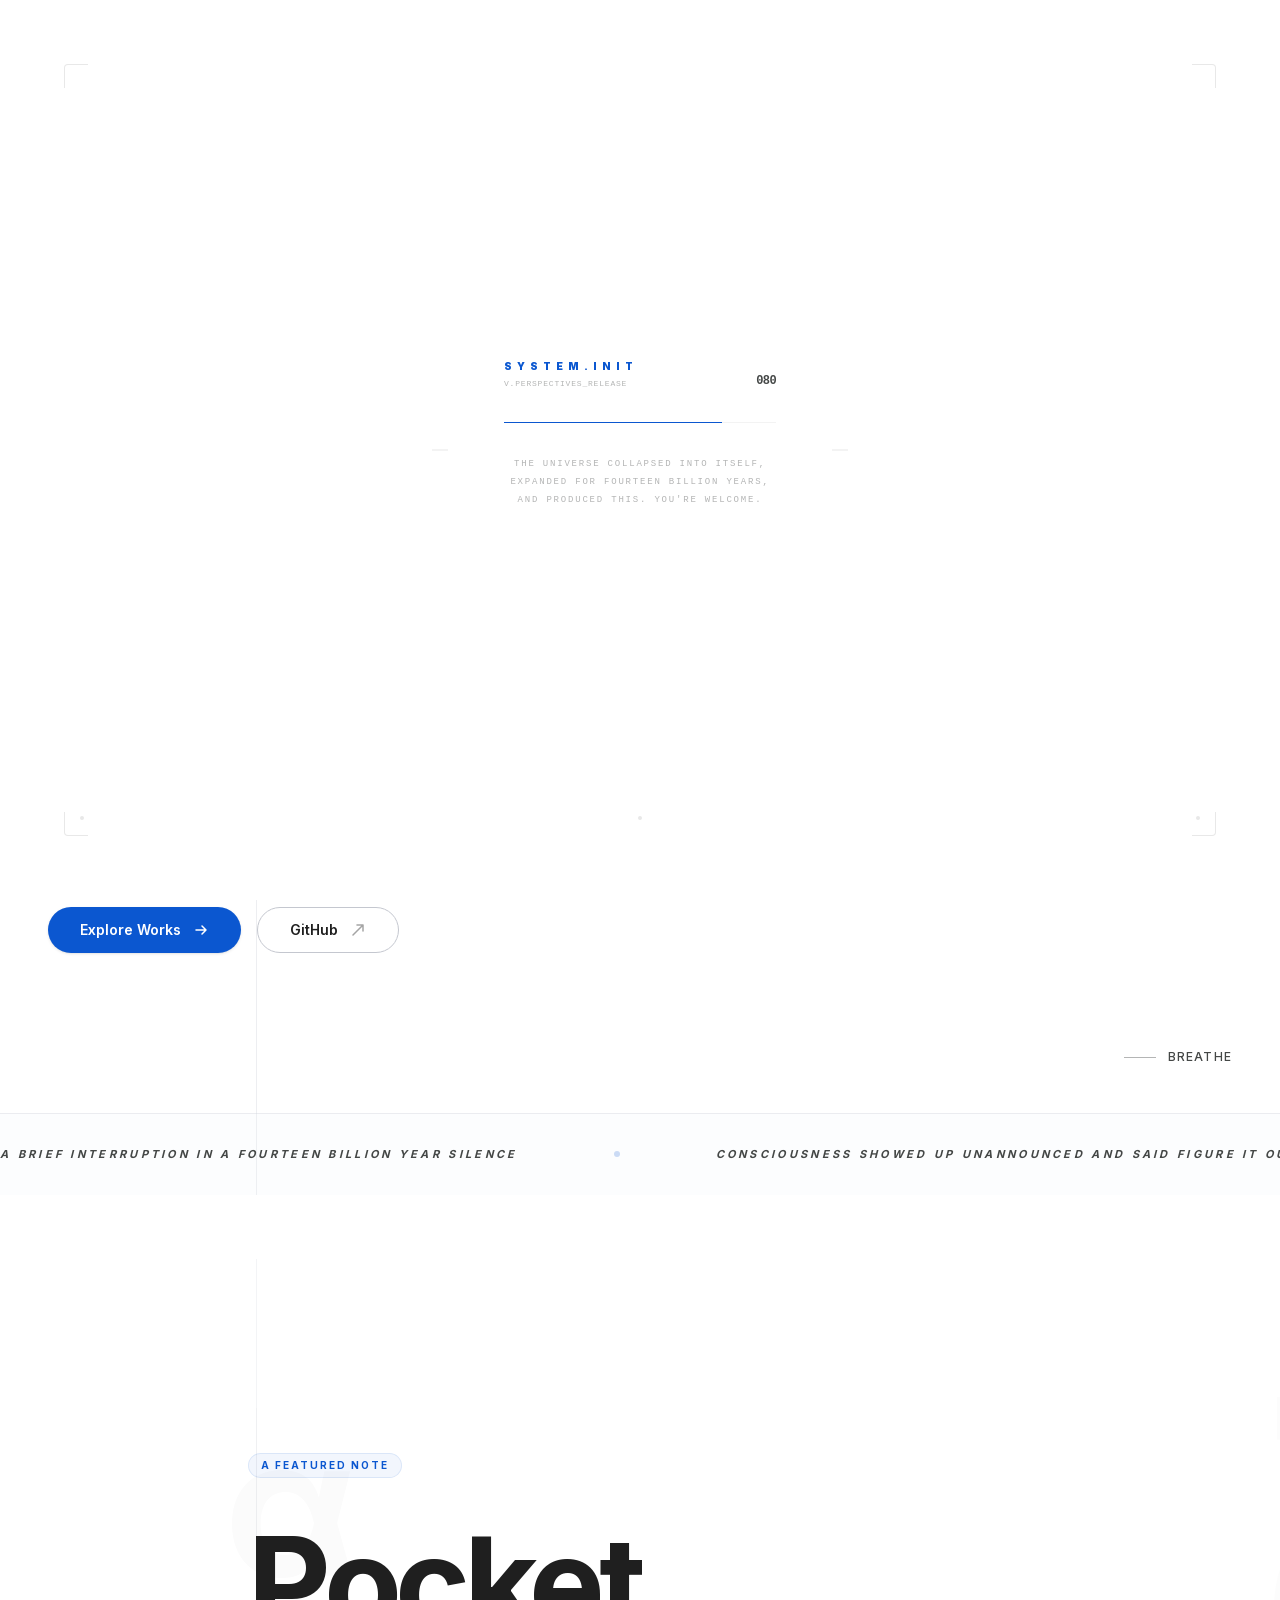
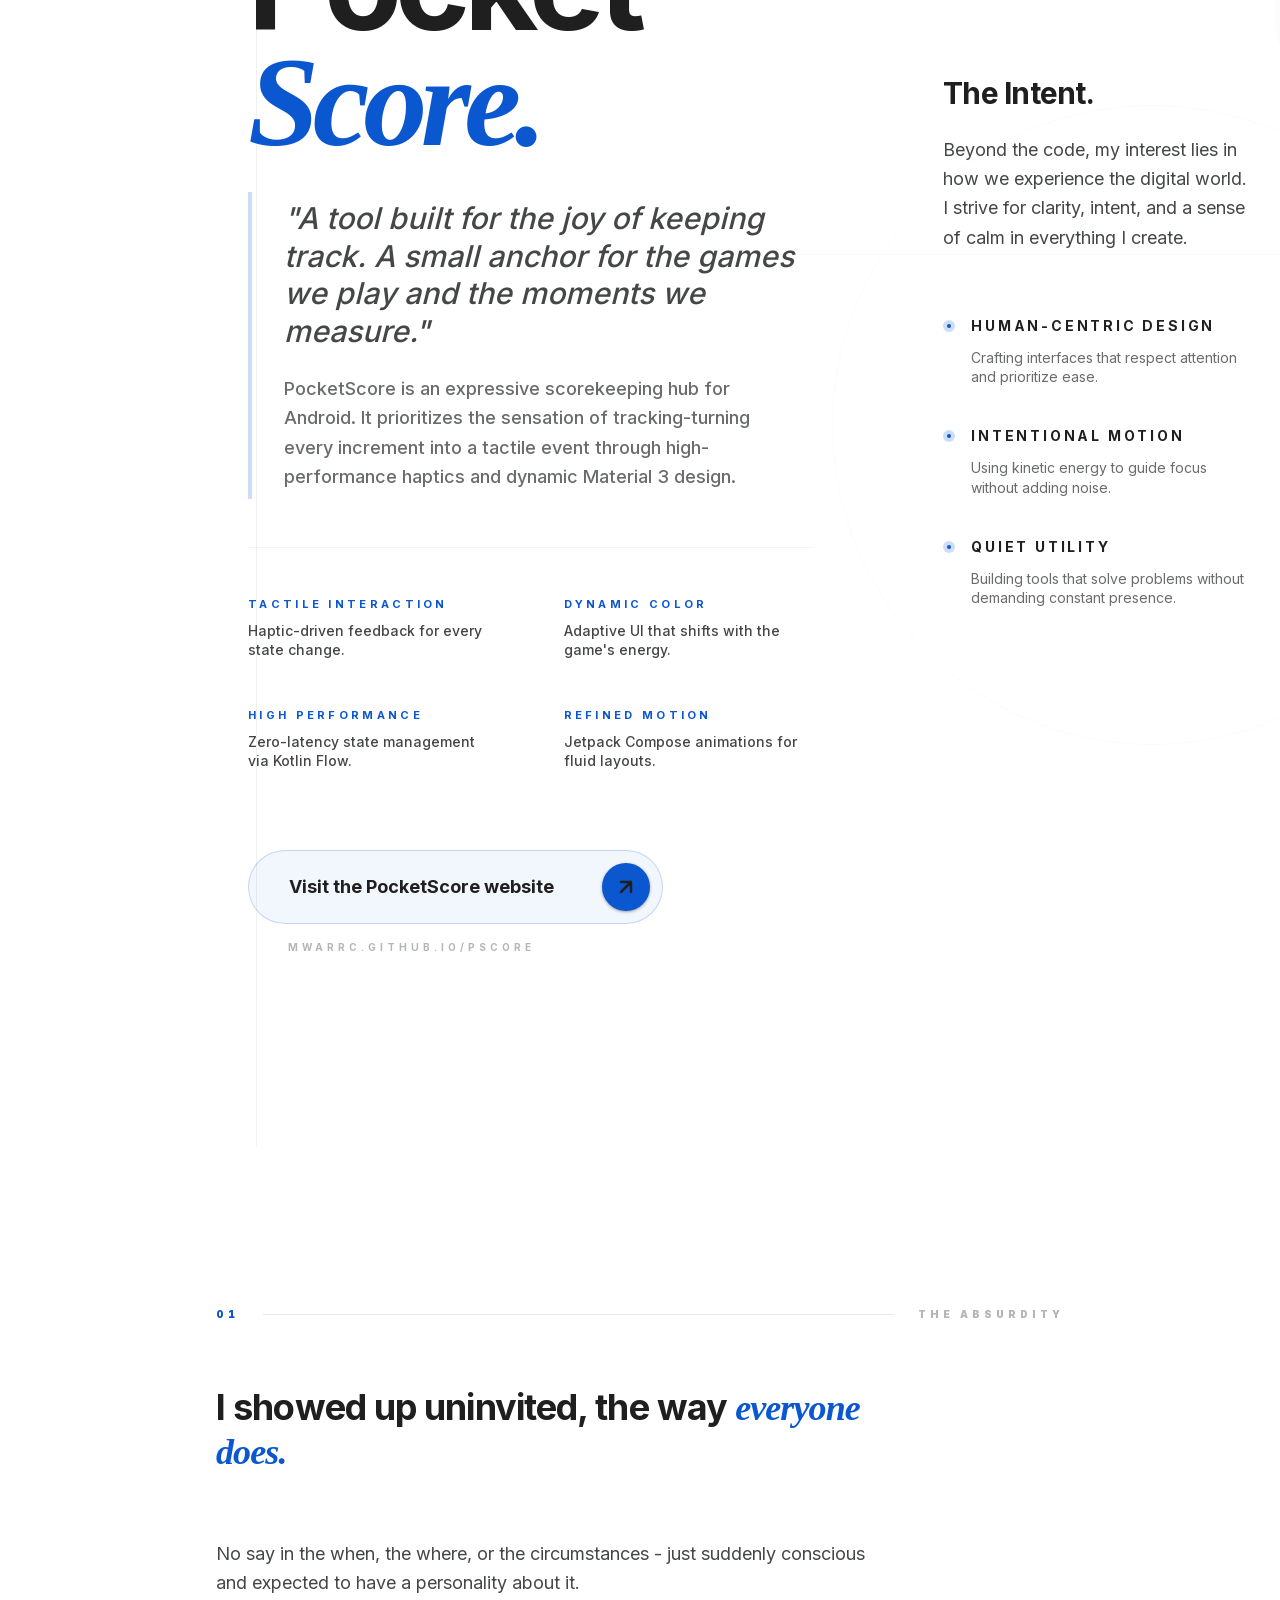
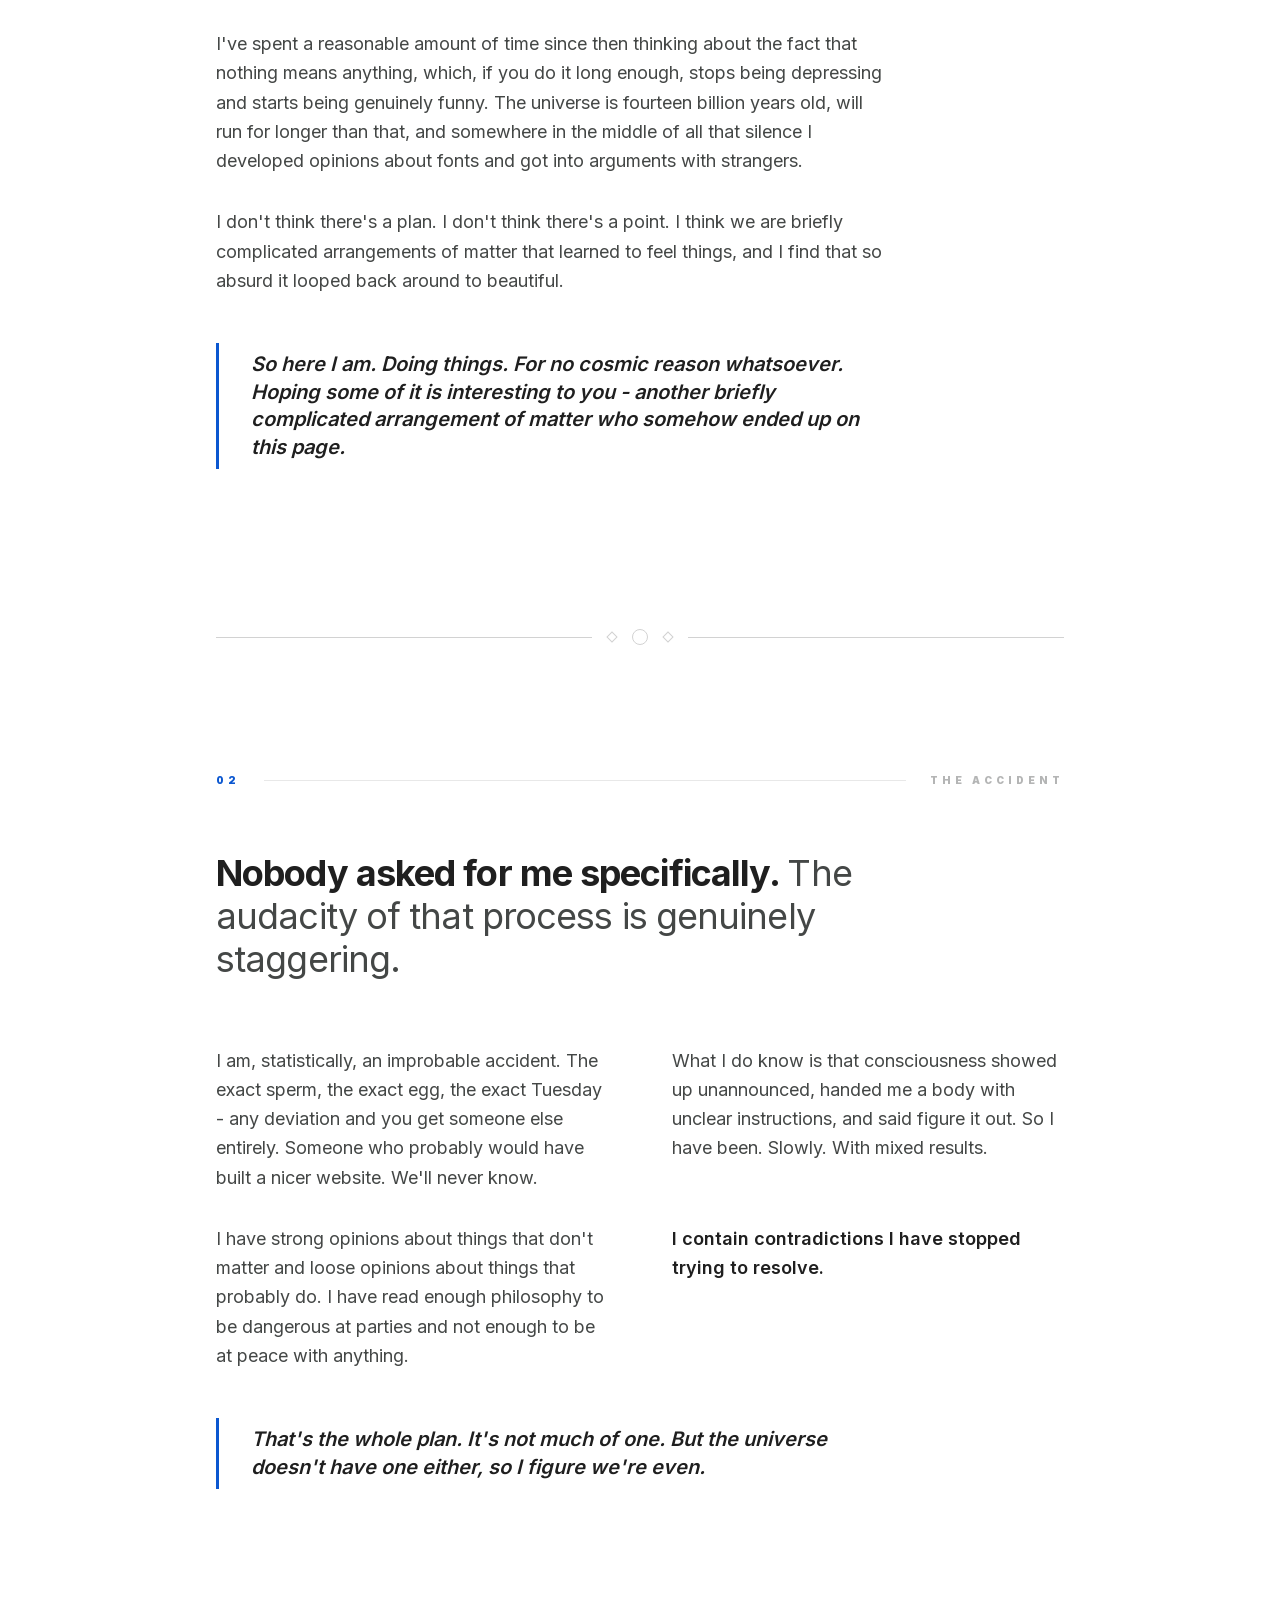
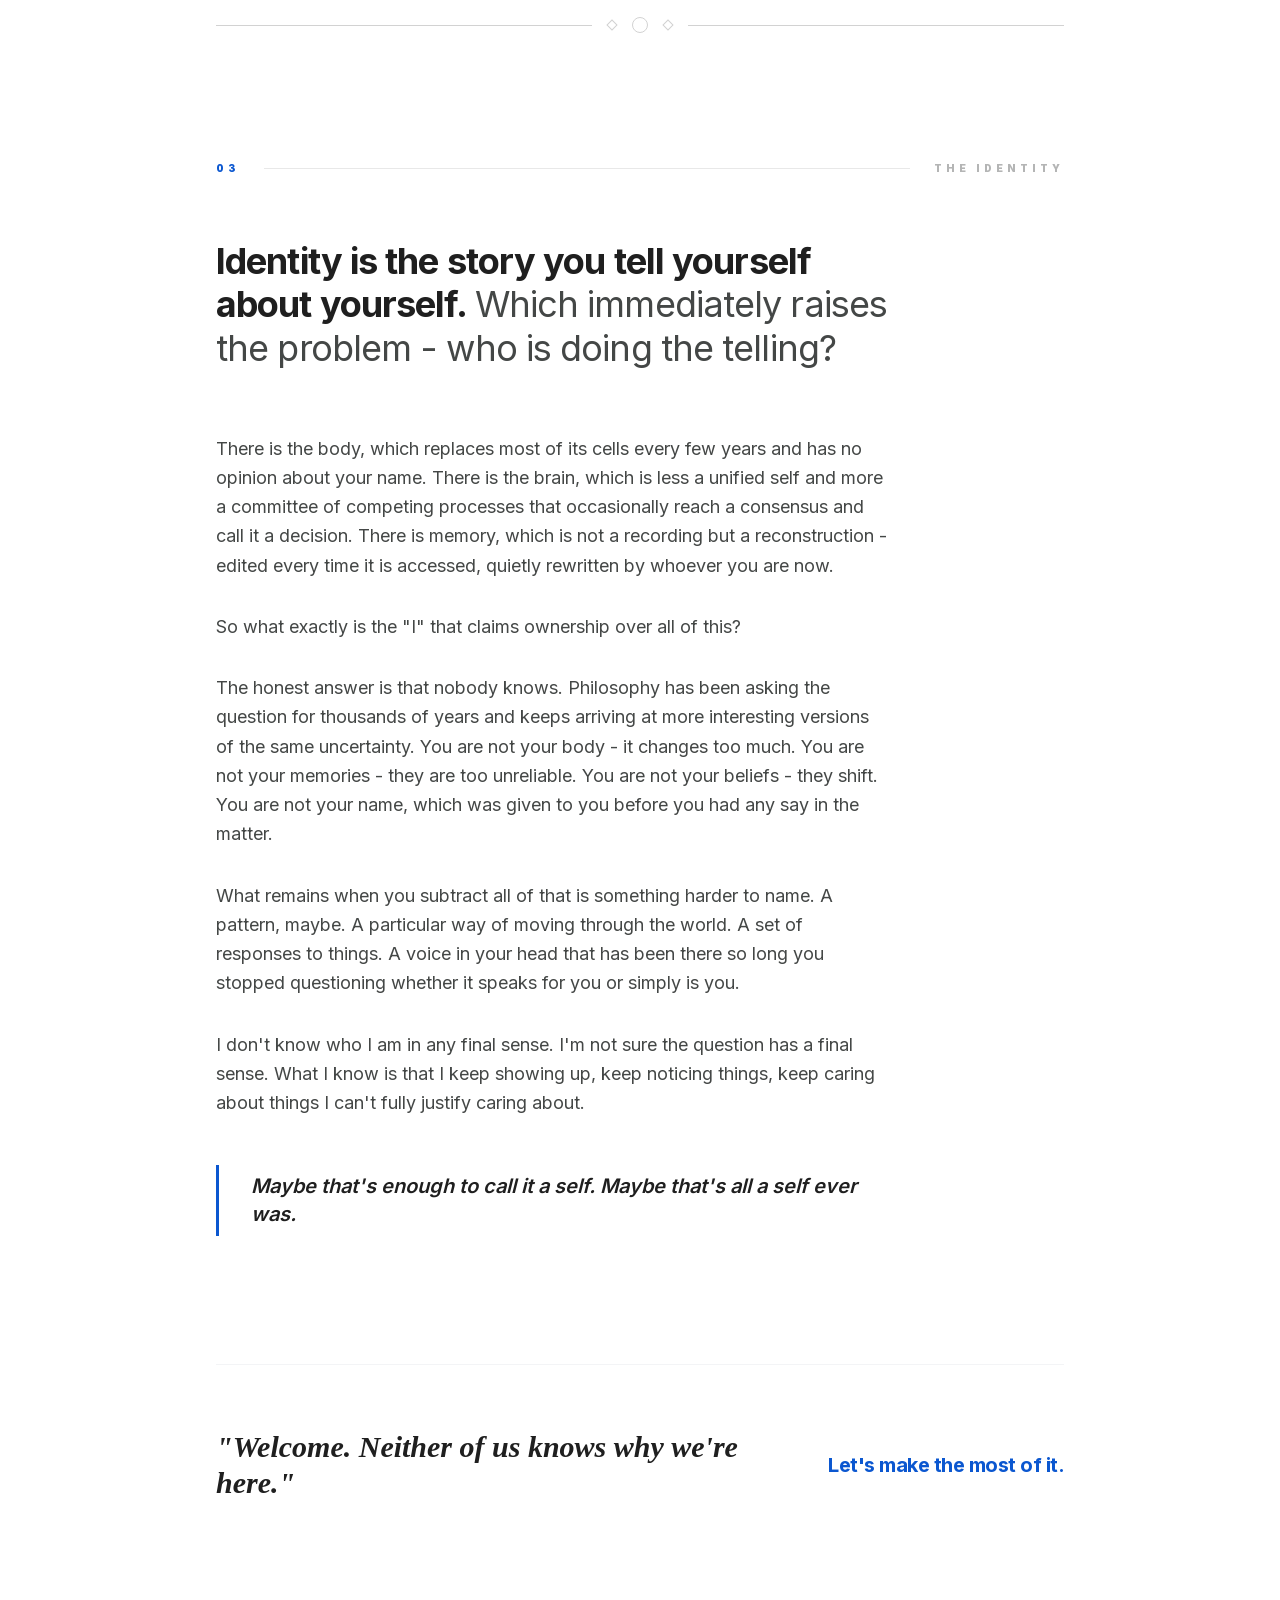
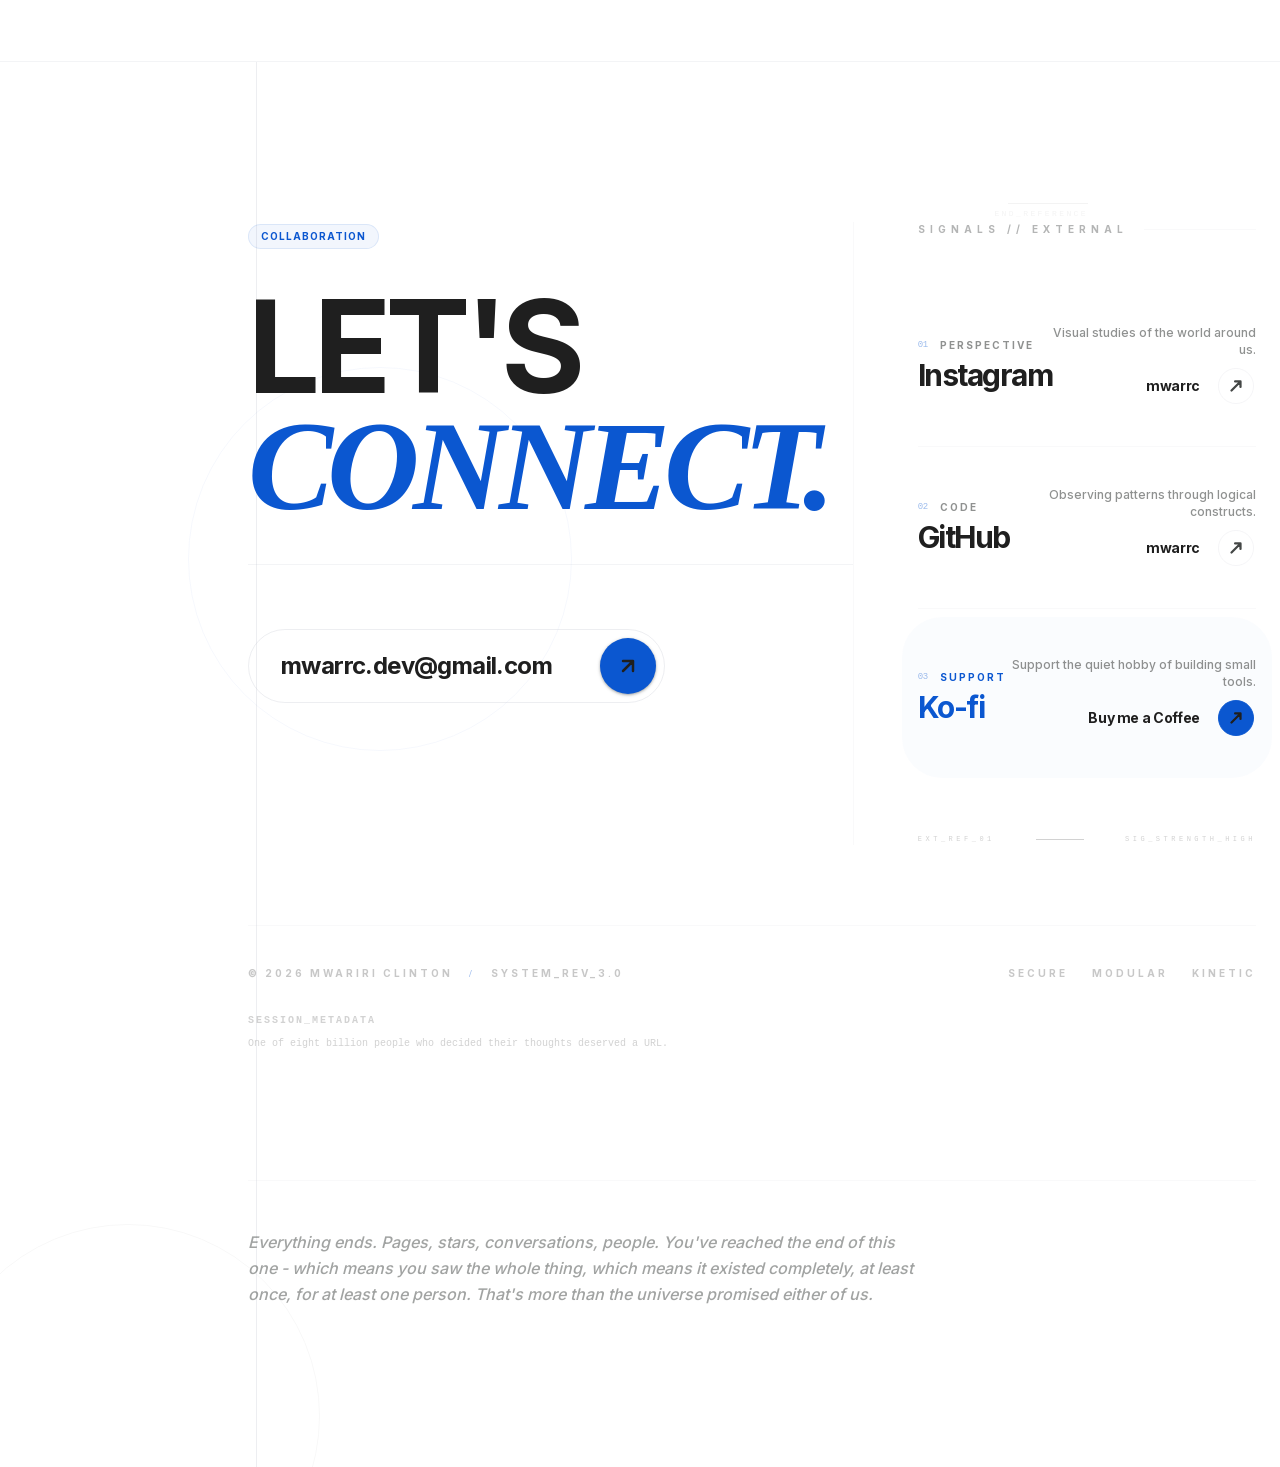
==== commit d7eff0cf: "Updates" ====
--- a/index.html
+++ b/index.html
@@ -1,4 +1,4 @@
-<!DOCTYPE html><!--peFdWjOrXUPV_pjaNSHMR--><html lang="en" class="inter_5901b7c6-module__ec5Qua__variable"><head><meta charSet="utf-8"/><meta name="viewport" content="width=device-width, initial-scale=1"/><link rel="preload" href="/_next/static/media/83afe278b6a6bb3c-s.p.3a6ba036.woff2" as="font" crossorigin="" type="font/woff2"/><link rel="stylesheet" href="/_next/static/chunks/d505f60438ea3ee7.css" data-precedence="next"/><link rel="preload" as="script" fetchPriority="low" href="/_next/static/chunks/fe05f79d03cc9274.js"/><script src="/_next/static/chunks/806bdb8e4a6a9b95.js" async=""></script><script src="/_next/static/chunks/d1e380e53588e373.js" async=""></script><script src="/_next/static/chunks/f2f58a7e93290fbb.js" async=""></script><script src="/_next/static/chunks/turbopack-6cd48132de8b34d0.js" async=""></script><script src="/_next/static/chunks/fc0a4a2245c3c715.js" async=""></script><script src="/_next/static/chunks/ff1a16fafef87110.js" async=""></script><script src="/_next/static/chunks/d2be314c3ece3fbe.js" async=""></script><script src="/_next/static/chunks/29059d844ed75035.js" async=""></script><meta name="next-size-adjust" content=""/><title>Mwariri Clinton</title><meta name="description" content="Minimal Material 3 portfolio showcasing selected projects by mwarrc"/><link rel="author" href="https://github.com/mwarrc"/><meta name="author" content="Mwariri Clinton"/><meta name="keywords" content="developer,portfolio,projects,github,material 3,minimal"/><meta property="og:title" content="Mwariri Clinton"/><meta property="og:description" content="Portfolio showcasing selected projects by mwarrc"/><meta property="og:type" content="website"/><meta name="twitter:card" content="summary"/><meta name="twitter:title" content="Mwariri Clinton"/><meta name="twitter:description" content="Portfolio showcasing selected projects by mwarrc"/><link rel="shortcut icon" href="/favicon.svg"/><link rel="icon" href="/favicon.svg" type="image/svg+xml"/><link rel="apple-touch-icon" href="/favicon.svg"/><script src="/_next/static/chunks/a6dad97d9634a72d.js" noModule=""></script></head><body class="min-h-screen flex flex-col relative font-sans"><div hidden=""><!--$--><!--/$--></div><div class="fixed inset-0 z-[-1] pointer-events-none bg-surface overflow-hidden"><div style="position:absolute;background-color:#000;top:0;left:15%;width:1px;height:40%;opacity:0.1"></div><div style="position:absolute;background-color:#000;top:30%;left:65%;width:1px;height:60%;opacity:0.07"></div><div style="position:absolute;background-color:#000;top:10%;left:85%;width:1px;height:30%;opacity:0.05"></div><div style="position:absolute;background-color:#000;top:25%;left:0;width:35%;height:1px;opacity:0.08"></div><div style="position:absolute;background-color:#000;top:75%;left:20%;width:80%;height:1px;opacity:0.06"></div><div style="position:absolute;background-color:#000;top:45%;left:60%;width:40%;height:1px;opacity:0.1"></div></div><div class="fixed inset-0 z-[9999] bg-surface flex flex-col items-center justify-center transition-all duration-[900ms] ease-[cubic-bezier(0.85,0,0.15,1)] translate-y-0"><div class="w-full max-w-[280px] md:max-w-xs px-6 space-y-8 relative"><div class="flex justify-between items-end"><div class="flex flex-col gap-1"><span class="text-[10px] font-black uppercase tracking-[0.5em] text-primary">System.Init</span><span class="text-[8px] font-mono text-on-surface-variant font-medium opacity-40 uppercase tracking-widest">v.Perspectives_Release</span></div><span class="text-[12px] font-mono text-on-surface-variant font-bold tabular-nums tracking-tighter">000</span></div><div class="h-px w-full bg-on-surface/5 relative overflow-hidden"><div class="absolute inset-y-0 left-0 bg-primary transition-all duration-300 ease-out" style="width:0%"></div></div><div class="text-[9px] font-mono text-on-surface-variant/40 uppercase tracking-[0.2em] text-center leading-loose"></div><div class="absolute -left-12 top-1/2 -translate-y-1/2 w-4 h-px bg-on-surface/10"></div><div class="absolute -right-12 top-1/2 -translate-y-1/2 w-4 h-px bg-on-surface/10"></div></div><div class="absolute top-10 left-10 md:top-16 md:left-16 w-6 h-6 border-t border-l border-on-surface/10 rounded-tl-sm transition-transform duration-1000 delay-100" style="transform:none"></div><div class="absolute top-10 right-10 md:top-16 md:right-16 w-6 h-6 border-t border-r border-on-surface/10 rounded-tr-sm transition-transform duration-1000 delay-100" style="transform:none"></div><div class="absolute bottom-10 left-10 md:bottom-16 md:left-16 w-6 h-6 border-b border-l border-on-surface/10 rounded-bl-sm transition-transform duration-1000 delay-100" style="transform:none"></div><div class="absolute bottom-10 right-10 md:bottom-16 md:right-16 w-6 h-6 border-b border-r border-on-surface/10 rounded-br-sm transition-transform duration-1000 delay-100" style="transform:none"></div><div class="absolute inset-x-20 bottom-20 flex justify-between opacity-10"><div class="w-1 h-1 bg-on-surface rounded-full"></div><div class="w-1 h-1 bg-on-surface rounded-full"></div><div class="w-1 h-1 bg-on-surface rounded-full"></div></div></div><!--$?--><template id="B:0"></template><div class="fixed inset-0 z-[100] bg-surface flex flex-col items-center justify-center"><div class="flex flex-col items-center gap-6"><div class="w-8 h-8 relative"><div class="absolute inset-0 border-t-2 border-primary rounded-full animate-spin"></div><div class="absolute inset-2 border-b-2 border-primary/20 rounded-full animate-spin-slow"></div></div><div class="flex flex-col items-center gap-1"><span class="text-[10px] font-black uppercase tracking-[0.4em] text-primary animate-pulse">Transitioning</span><span class="text-[8px] font-mono text-on-surface-variant/40 uppercase tracking-widest">Re-orienting matter...</span></div></div><style>
+<!DOCTYPE html><!--qzri7dm3Yw0Of6uP4fLi_--><html lang="en" class="inter_5901b7c6-module__ec5Qua__variable"><head><meta charSet="utf-8"/><meta name="viewport" content="width=device-width, initial-scale=1"/><link rel="preload" href="/_next/static/media/83afe278b6a6bb3c-s.p.3a6ba036.woff2" as="font" crossorigin="" type="font/woff2"/><link rel="stylesheet" href="/_next/static/chunks/d505f60438ea3ee7.css" data-precedence="next"/><link rel="preload" as="script" fetchPriority="low" href="/_next/static/chunks/fe05f79d03cc9274.js"/><script src="/_next/static/chunks/806bdb8e4a6a9b95.js" async=""></script><script src="/_next/static/chunks/d1e380e53588e373.js" async=""></script><script src="/_next/static/chunks/f2f58a7e93290fbb.js" async=""></script><script src="/_next/static/chunks/turbopack-6cd48132de8b34d0.js" async=""></script><script src="/_next/static/chunks/fc0a4a2245c3c715.js" async=""></script><script src="/_next/static/chunks/ff1a16fafef87110.js" async=""></script><script src="/_next/static/chunks/d2be314c3ece3fbe.js" async=""></script><script src="/_next/static/chunks/29059d844ed75035.js" async=""></script><meta name="next-size-adjust" content=""/><title>Mwariri Clinton</title><meta name="description" content="Minimal Material 3 portfolio showcasing selected projects by mwarrc"/><link rel="author" href="https://github.com/mwarrc"/><meta name="author" content="Mwariri Clinton"/><meta name="keywords" content="developer,portfolio,projects,github,material 3,minimal"/><meta property="og:title" content="Mwariri Clinton"/><meta property="og:description" content="Portfolio showcasing selected projects by mwarrc"/><meta property="og:type" content="website"/><meta name="twitter:card" content="summary"/><meta name="twitter:title" content="Mwariri Clinton"/><meta name="twitter:description" content="Portfolio showcasing selected projects by mwarrc"/><link rel="shortcut icon" href="/favicon.svg"/><link rel="icon" href="/favicon.svg" type="image/svg+xml"/><link rel="apple-touch-icon" href="/favicon.svg"/><script src="/_next/static/chunks/a6dad97d9634a72d.js" noModule=""></script></head><body class="min-h-screen flex flex-col relative font-sans"><div hidden=""><!--$--><!--/$--></div><div class="fixed inset-0 z-[-1] pointer-events-none bg-surface overflow-hidden"><div style="position:absolute;background-color:#000;top:0;left:15%;width:1px;height:40%;opacity:0.1"></div><div style="position:absolute;background-color:#000;top:30%;left:65%;width:1px;height:60%;opacity:0.07"></div><div style="position:absolute;background-color:#000;top:10%;left:85%;width:1px;height:30%;opacity:0.05"></div><div style="position:absolute;background-color:#000;top:25%;left:0;width:35%;height:1px;opacity:0.08"></div><div style="position:absolute;background-color:#000;top:75%;left:20%;width:80%;height:1px;opacity:0.06"></div><div style="position:absolute;background-color:#000;top:45%;left:60%;width:40%;height:1px;opacity:0.1"></div></div><div class="fixed inset-0 z-[9999] bg-surface flex flex-col items-center justify-center transition-all duration-[900ms] ease-[cubic-bezier(0.85,0,0.15,1)] translate-y-0"><div class="w-full max-w-[280px] md:max-w-xs px-6 space-y-8 relative"><div class="flex justify-between items-end"><div class="flex flex-col gap-1"><span class="text-[10px] font-black uppercase tracking-[0.5em] text-primary">System.Init</span><span class="text-[8px] font-mono text-on-surface-variant font-medium opacity-40 uppercase tracking-widest">v.Perspectives_Release</span></div><span class="text-[12px] font-mono text-on-surface-variant font-bold tabular-nums tracking-tighter">000</span></div><div class="h-px w-full bg-on-surface/5 relative overflow-hidden"><div class="absolute inset-y-0 left-0 bg-primary transition-all duration-300 ease-out" style="width:0%"></div></div><div class="text-[9px] font-mono text-on-surface-variant/40 uppercase tracking-[0.2em] text-center leading-loose"></div><div class="absolute -left-12 top-1/2 -translate-y-1/2 w-4 h-px bg-on-surface/10"></div><div class="absolute -right-12 top-1/2 -translate-y-1/2 w-4 h-px bg-on-surface/10"></div></div><div class="absolute top-10 left-10 md:top-16 md:left-16 w-6 h-6 border-t border-l border-on-surface/10 rounded-tl-sm transition-transform duration-1000 delay-100" style="transform:none"></div><div class="absolute top-10 right-10 md:top-16 md:right-16 w-6 h-6 border-t border-r border-on-surface/10 rounded-tr-sm transition-transform duration-1000 delay-100" style="transform:none"></div><div class="absolute bottom-10 left-10 md:bottom-16 md:left-16 w-6 h-6 border-b border-l border-on-surface/10 rounded-bl-sm transition-transform duration-1000 delay-100" style="transform:none"></div><div class="absolute bottom-10 right-10 md:bottom-16 md:right-16 w-6 h-6 border-b border-r border-on-surface/10 rounded-br-sm transition-transform duration-1000 delay-100" style="transform:none"></div><div class="absolute inset-x-20 bottom-20 flex justify-between opacity-10"><div class="w-1 h-1 bg-on-surface rounded-full"></div><div class="w-1 h-1 bg-on-surface rounded-full"></div><div class="w-1 h-1 bg-on-surface rounded-full"></div></div></div><!--$?--><template id="B:0"></template><div class="fixed inset-0 z-[100] bg-surface flex flex-col items-center justify-center"><div class="flex flex-col items-center gap-6"><div class="w-8 h-8 relative"><div class="absolute inset-0 border-t-2 border-primary rounded-full animate-spin"></div><div class="absolute inset-2 border-b-2 border-primary/20 rounded-full animate-spin-slow"></div></div><div class="flex flex-col items-center gap-1"><span class="text-[10px] font-black uppercase tracking-[0.4em] text-primary animate-pulse">Transitioning</span><span class="text-[8px] font-mono text-on-surface-variant/40 uppercase tracking-widest">Re-orienting matter...</span></div></div><style>
                 @keyframes spin-slow {
                     from { transform: rotate(0deg); }
                     to { transform: rotate(-360deg); }
@@ -24,5 +24,5 @@
                     animation: marquee-ribbon 60s linear infinite;
                     will-change: transform;
                 }
-            </style></section><section class="mt-8 md:mt-16"><section id="projects" class="w-full relative py-24 md:py-48 overflow-hidden"><div class="absolute inset-0 z-0 pointer-events-none overflow-hidden"><div class="absolute top-[30%] -right-[15%] w-[50vw] h-[50vw] border border-on-surface/[0.02] rounded-full"></div><div class="absolute top-[10%] left-[20%] w-px h-[80%] bg-on-surface/[0.02]"></div><div class="absolute top-[40%] right-0 w-[40%] h-px bg-on-surface/[0.02]"></div></div><div class="absolute left-[max(1.5rem,calc(50vw-38rem))] md:left-[calc(50%-38rem+14rem)] top-0 bottom-0 w-px bg-outline-variant/20 hidden md:block"></div><div class="absolute top-[20%] right-[-8%] text-[10rem] md:text-[18rem] font-bold text-on-surface/[0.012] select-none leading-none rotate-90 origin-right transition-transform hover:translate-y-10 duration-[2000ms] pointer-events-none">CONSTRUCTS</div><div class="container mx-auto px-6 relative z-10"><div class="flex flex-col lg:flex-row gap-24 lg:gap-32"><div class="w-full lg:w-[58%] lg:ml-[max(0rem,14rem)]"><div class="relative"><div class="absolute -top-10 -left-6 text-[12rem] font-bold text-on-surface/[0.02] select-none leading-none z-0">α</div><div class="relative z-10 space-y-12"><div class="inline-flex items-center gap-2 px-3 py-1 rounded-full bg-primary/5 border border-primary/10 text-primary text-[10px] font-bold uppercase tracking-[0.2em]">A Featured Note</div><div class="flex flex-col gap-8"><h2 class="text-6xl sm:text-8xl md:text-9xl font-bold tracking-tighter leading-[0.9] text-on-surface">Pocket<br/><span class="text-primary italic font-serif">Score.</span></h2><div class="max-w-2xl border-l-[4px] border-primary/20 pl-8 py-2 space-y-6"><p class="text-xl md:text-3xl font-medium text-on-surface-variant leading-tight italic">&quot;A tool built for the joy of keeping track. A small anchor for the games we play and the moments we measure.&quot;</p><p class="text-base md:text-lg text-on-surface-variant/80 leading-relaxed font-medium max-w-lg">PocketScore is an expressive scorekeeping hub for Android. It prioritizes the sensation of tracking-turning every increment into a tactile event through high-performance haptics and dynamic Material 3 design.</p></div></div><div class="grid grid-cols-1 md:grid-cols-2 gap-x-16 gap-y-12 pt-12 border-t border-outline-variant/20"><div class="group"><span class="text-[11px] font-bold text-primary uppercase tracking-[0.3em] mb-2 block">Tactile Interaction</span><p class="text-sm font-medium text-on-surface-variant leading-snug">Haptic-driven feedback for every state change.</p></div><div class="group"><span class="text-[11px] font-bold text-primary uppercase tracking-[0.3em] mb-2 block">Dynamic Color</span><p class="text-sm font-medium text-on-surface-variant leading-snug">Adaptive UI that shifts with the game&#x27;s energy.</p></div><div class="group"><span class="text-[11px] font-bold text-primary uppercase tracking-[0.3em] mb-2 block">High Performance</span><p class="text-sm font-medium text-on-surface-variant leading-snug">Zero-latency state management via Kotlin Flow.</p></div><div class="group"><span class="text-[11px] font-bold text-primary uppercase tracking-[0.3em] mb-2 block">Refined Motion</span><p class="text-sm font-medium text-on-surface-variant leading-snug">Jetpack Compose animations for fluid layouts.</p></div></div><div class="pt-8"><a href="https://mwarrc.github.io/pscore/" target="_blank" rel="noreferrer" class="group relative inline-flex items-center gap-12 p-3 pl-10 pr-3 rounded-full border border-primary/20 hover:border-primary/50 bg-primary/5 m3-transition overflow-hidden w-full sm:w-auto"><span class="text-lg font-bold text-on-surface relative z-10">Visit the PocketScore website</span><div class="w-12 h-12 rounded-full bg-primary text-canvas flex items-center justify-center m3-transition group-hover:rotate-45 shadow-elevation-1 relative z-10"><svg viewBox="0 0 24 24" fill="none" stroke="currentColor" stroke-width="2.5" stroke-linecap="round" class="w-6 h-6"><path d="M7 17L17 7M17 7H7M17 7V17"></path></svg></div><div class="absolute inset-0 bg-primary/10 opacity-0 group-hover:opacity-100 m3-transition"></div></a><p class="mt-4 text-[10px] font-bold uppercase tracking-[0.4em] text-on-surface-variant/40 ml-10">mwarrc.github.io/pscore</p></div></div></div></div><div class="w-full lg:w-[32%] lg:pt-56 space-y-16"><div class="space-y-6"><h3 class="text-3xl font-bold tracking-tight text-on-surface">The Intent.</h3><p class="text-lg text-on-surface-variant leading-relaxed">Beyond the code, my interest lies in how we experience the digital world. I strive for clarity, intent, and a sense of calm in everything I create.</p></div><div class="space-y-10"><div class="space-y-3"><div class="flex items-center gap-4"><div class="w-3 h-3 rounded-full bg-primary/20 flex items-center justify-center"><div class="w-1 h-1 rounded-full bg-primary"></div></div><h4 class="text-sm font-bold uppercase tracking-[0.2em] text-on-surface">Human-Centric Design</h4></div><p class="text-sm text-on-surface-variant/80 pl-7 leading-snug">Crafting interfaces that respect attention and prioritize ease.</p></div><div class="space-y-3"><div class="flex items-center gap-4"><div class="w-3 h-3 rounded-full bg-primary/20 flex items-center justify-center"><div class="w-1 h-1 rounded-full bg-primary"></div></div><h4 class="text-sm font-bold uppercase tracking-[0.2em] text-on-surface">Intentional Motion</h4></div><p class="text-sm text-on-surface-variant/80 pl-7 leading-snug">Using kinetic energy to guide focus without adding noise.</p></div><div class="space-y-3"><div class="flex items-center gap-4"><div class="w-3 h-3 rounded-full bg-primary/20 flex items-center justify-center"><div class="w-1 h-1 rounded-full bg-primary"></div></div><h4 class="text-sm font-bold uppercase tracking-[0.2em] text-on-surface">Quiet Utility</h4></div><p class="text-sm text-on-surface-variant/80 pl-7 leading-snug">Building tools that solve problems without demanding constant presence.</p></div></div></div></div></div></section></section><section id="manifesto" class="w-full relative py-24 md:py-40 overflow-hidden"><div class="container mx-auto px-6 max-w-4xl"><div class="mb-24 md:mb-40"><div class="flex items-center gap-6 mb-16"><span class="text-[10px] font-black uppercase tracking-[0.4em] text-primary tabular-nums">01</span><div class="h-px flex-1 bg-on-surface/10"></div><span class="text-[10px] font-black uppercase tracking-[0.4em] text-on-surface-variant/40">The Absurdity</span></div><p class="text-3xl md:text-4xl font-bold text-on-surface leading-[1.2] tracking-tight mb-16 max-w-2xl">I showed up uninvited, the way<!-- --> <span class="text-primary italic font-serif">everyone does.</span></p><div class="space-y-8 text-base md:text-lg text-on-surface-variant leading-relaxed max-w-2xl"><p>No say in the when, the where, or the circumstances - just suddenly conscious and expected to have a personality about it.</p><p>I&#x27;ve spent a reasonable amount of time since then thinking about the fact that nothing means anything, which, if you do it long enough, stops being depressing and starts being genuinely funny. The universe is fourteen billion years old, will run for longer than that, and somewhere in the middle of all that silence I developed opinions about fonts and got into arguments with strangers.</p><p>I don&#x27;t think there&#x27;s a plan. I don&#x27;t think there&#x27;s a point. I think we are briefly complicated arrangements of matter that learned to feel things, and I find that so absurd it looped back around to beautiful.</p></div><div class="mt-12 border-l-[3px] border-primary pl-8 py-2 max-w-2xl"><p class="text-lg md:text-xl text-on-surface font-semibold leading-snug italic">So here I am. Doing things. For no cosmic reason whatsoever. Hoping some of it is interesting to you - another briefly complicated arrangement of matter who somehow ended up on this page.</p></div></div><div class="flex items-center gap-4 my-20 md:my-32 opacity-20"><div class="h-px flex-1 bg-on-surface"></div><div class="w-2 h-2 border border-on-surface rotate-45"></div><div class="w-4 h-4 border border-on-surface rounded-full"></div><div class="w-2 h-2 border border-on-surface rotate-45"></div><div class="h-px flex-1 bg-on-surface"></div></div><div><div class="flex items-center gap-6 mb-16"><span class="text-[10px] font-black uppercase tracking-[0.4em] text-primary tabular-nums">02</span><div class="h-px flex-1 bg-on-surface/10"></div><span class="text-[10px] font-black uppercase tracking-[0.4em] text-on-surface-variant/40">The Accident</span></div><p class="text-3xl md:text-4xl font-bold text-on-surface leading-[1.2] tracking-tight mb-16 max-w-2xl">Nobody asked for me specifically.<!-- --> <span class="text-on-surface-variant font-normal">The audacity of that process is genuinely staggering.</span></p><div class="grid grid-cols-1 md:grid-cols-2 gap-x-16 gap-y-8 text-base md:text-lg text-on-surface-variant leading-relaxed"><p>I am, statistically, an improbable accident. The exact sperm, the exact egg, the exact Tuesday - any deviation and you get someone else entirely. Someone who probably would have built a nicer website. We&#x27;ll never know.</p><p>What I do know is that consciousness showed up unannounced, handed me a body with unclear instructions, and said figure it out. So I have been. Slowly. With mixed results.</p><p>I have strong opinions about things that don&#x27;t matter and loose opinions about things that probably do. I have read enough philosophy to be dangerous at parties and not enough to be at peace with anything.</p><p class="text-on-surface font-semibold">I contain contradictions I have stopped trying to resolve.</p></div><div class="mt-12 border-l-[3px] border-primary pl-8 py-2 max-w-2xl"><p class="text-lg md:text-xl text-on-surface font-semibold leading-snug italic">That&#x27;s the whole plan. It&#x27;s not much of one. But the universe doesn&#x27;t have one either, so I figure we&#x27;re even.</p></div></div><div class="flex items-center gap-4 my-20 md:my-32 opacity-20"><div class="h-px flex-1 bg-on-surface"></div><div class="w-2 h-2 border border-on-surface rotate-45"></div><div class="w-4 h-4 border border-on-surface rounded-full"></div><div class="w-2 h-2 border border-on-surface rotate-45"></div><div class="h-px flex-1 bg-on-surface"></div></div><div><div class="flex items-center gap-6 mb-16"><span class="text-[10px] font-black uppercase tracking-[0.4em] text-primary tabular-nums">03</span><div class="h-px flex-1 bg-on-surface/10"></div><span class="text-[10px] font-black uppercase tracking-[0.4em] text-on-surface-variant/40">The Identity</span></div><p class="text-3xl md:text-4xl font-bold text-on-surface leading-[1.2] tracking-tight mb-16 max-w-2xl">Identity is the story you tell yourself about yourself.<!-- --> <span class="text-on-surface-variant font-normal">Which immediately raises the problem - who is doing the telling?</span></p><div class="space-y-8 text-base md:text-lg text-on-surface-variant leading-relaxed max-w-2xl"><p>There is the body, which replaces most of its cells every few years and has no opinion about your name. There is the brain, which is less a unified self and more a committee of competing processes that occasionally reach a consensus and call it a decision. There is memory, which is not a recording but a reconstruction - edited every time it is accessed, quietly rewritten by whoever you are now.</p><p>So what exactly is the &quot;I&quot; that claims ownership over all of this?</p><p>The honest answer is that nobody knows. Philosophy has been asking the question for thousands of years and keeps arriving at more interesting versions of the same uncertainty. You are not your body - it changes too much. You are not your memories - they are too unreliable. You are not your beliefs - they shift. You are not your name, which was given to you before you had any say in the matter.</p><p>What remains when you subtract all of that is something harder to name. A pattern, maybe. A particular way of moving through the world. A set of responses to things. A voice in your head that has been there so long you stopped questioning whether it speaks for you or simply is you.</p><p>I don&#x27;t know who I am in any final sense. I&#x27;m not sure the question has a final sense. What I know is that I keep showing up, keep noticing things, keep caring about things I can&#x27;t fully justify caring about.</p></div><div class="mt-12 border-l-[3px] border-primary pl-8 py-2 max-w-2xl"><p class="text-lg md:text-xl text-on-surface font-semibold leading-snug italic">Maybe that&#x27;s enough to call it a self. Maybe that&#x27;s all a self ever was.</p></div></div><div class="mt-32 pt-16 border-t border-outline-variant/20 flex flex-col sm:flex-row sm:items-center sm:justify-between gap-6"><p class="text-2xl md:text-3xl font-bold italic font-serif text-on-surface">&quot;Welcome. Neither of us knows why we&#x27;re here.&quot;</p><p class="text-xl text-primary font-bold tracking-tight shrink-0">Let&#x27;s make the most of it.</p></div></div></section></main><footer id="contact" class="w-full relative py-20 md:py-40 border-t border-outline-variant/20 overflow-hidden"><div class="absolute inset-0 z-0 pointer-events-none overflow-hidden"><div class="absolute -bottom-[10%] -left-[5%] w-[30vw] h-[30vw] border border-on-surface/[0.03] rounded-full"></div><div class="absolute top-[10%] right-[15%] flex flex-col items-end gap-1 opacity-[0.05]"><div class="w-20 h-px bg-on-surface"></div><span class="text-[8px] font-mono uppercase tracking-[0.3em]">End_Reference</span></div></div><div class="absolute left-[max(2rem,calc(50vw-38rem))] md:left-[calc(50%-38rem+14rem)] top-0 bottom-0 w-px bg-outline-variant/30 hidden md:block"></div><div class="container mx-auto px-6 relative z-10"><div class="flex flex-col lg:flex-row gap-20 lg:gap-0 lg:ml-[max(0rem,14rem)]"><div class="w-full lg:w-[60%]"><div class="mb-20 lg:mb-0 relative group"><div class="absolute top-[30%] -left-[10%] w-[30vw] h-[30vw] border border-primary/[0.04] rounded-full pointer-events-none -z-10 transition-transform group-hover:scale-110 duration-1000"></div><div class="inline-flex items-center gap-2 px-3 py-1 rounded-full bg-primary/5 border border-primary/10 text-primary text-[10px] font-bold uppercase tracking-widest mb-10">Collaboration</div><h2 class="text-[clamp(4rem,10vw,8rem)] font-bold uppercase leading-[0.9] tracking-tighter text-on-surface mb-10 break-words">LET&#x27;S<br/><span class="italic font-serif text-primary">CONNECT.</span></h2><div class="w-full h-px bg-outline-variant/20 mb-16 hidden md:block"></div><a href="mailto:mwarrc.dev@gmail.com" class="inline-flex items-center justify-between gap-12 group p-2 pl-8 rounded-full border border-outline-variant/30 hover:border-primary/50 m3-transition hover:bg-surface-container/50 w-full sm:w-auto overflow-hidden relative"><div class="absolute inset-0 bg-primary/5 opacity-0 group-hover:opacity-100 transition-opacity"></div><span class="text-xl md:text-2xl font-bold tracking-tight text-on-surface relative z-10">mwarrc.dev@gmail.com</span><div class="w-14 h-14 rounded-full bg-primary text-canvas flex items-center justify-center m3-transition group-hover:rotate-45 shadow-elevation-1 relative z-10"><svg viewBox="0 0 24 24" fill="none" stroke="currentColor" stroke-width="2.5" stroke-linecap="round" class="w-6 h-6"><path d="M7 17L17 7M17 7H7M17 7V17"></path></svg></div></a></div></div><div class="w-full lg:w-[40%] flex flex-col justify-end"><div class="lg:border-l lg:border-outline-variant/10 lg:pl-16"><div class="flex items-center gap-4 mb-12"><span class="text-[10px] font-bold uppercase tracking-[0.5em] text-on-surface-variant/40">Signals // External</span><div class="h-px flex-1 bg-outline-variant/10"></div></div><div class="flex flex-col"><a href="https://instagram.com/MWARRC" target="_blank" rel="noreferrer" class="group relative flex flex-col md:flex-row md:items-center justify-between py-10 border-b border-outline-variant/10 transition-all duration-500 hover:pl-4 "><div class="flex flex-col gap-1 mb-4 md:mb-0"><div class="flex items-center gap-3"><span class="text-[9px] font-mono text-primary/40 uppercase tracking-tighter">0<!-- -->1</span><span class="text-[10px] font-bold uppercase tracking-[0.2em] text-on-surface-variant/60">Perspective</span></div><h3 class="text-2xl md:text-3xl font-bold tracking-tighter transition-colors text-on-surface group-hover:text-primary">Instagram</h3></div><div class="max-w-xs text-right flex flex-col items-end gap-2"><p class="text-xs font-medium text-on-surface-variant/60 leading-snug">Visual studies of the world around us.</p><div class="flex items-center gap-4"><span class="text-sm font-bold text-on-surface tracking-tight group-hover:text-primary transition-colors">mwarrc</span><div class="w-10 h-10 rounded-full border flex items-center justify-center transition-all duration-500 scale-90 group-hover:scale-100 border-outline-variant/20 group-hover:bg-primary group-hover:border-primary text-on-surface-variant group-hover:text-canvas"><svg class="w-4 h-4" viewBox="0 0 16 16" fill="none"><path d="M3 13L13 3M13 3H7M13 3v6" stroke="currentColor" stroke-width="2.5" stroke-linecap="round" stroke-linejoin="round"></path></svg></div></div></div><div class="absolute right-0 top-1/2 -translate-y-1/2 w-0.5 h-0 bg-primary/40 group-hover:h-12 transition-all duration-500"></div></a><a href="https://github.com/mwarrc" target="_blank" rel="noreferrer" class="group relative flex flex-col md:flex-row md:items-center justify-between py-10 border-b border-outline-variant/10 transition-all duration-500 hover:pl-4 "><div class="flex flex-col gap-1 mb-4 md:mb-0"><div class="flex items-center gap-3"><span class="text-[9px] font-mono text-primary/40 uppercase tracking-tighter">0<!-- -->2</span><span class="text-[10px] font-bold uppercase tracking-[0.2em] text-on-surface-variant/60">Code</span></div><h3 class="text-2xl md:text-3xl font-bold tracking-tighter transition-colors text-on-surface group-hover:text-primary">GitHub</h3></div><div class="max-w-xs text-right flex flex-col items-end gap-2"><p class="text-xs font-medium text-on-surface-variant/60 leading-snug">Observing patterns through logical constructs.</p><div class="flex items-center gap-4"><span class="text-sm font-bold text-on-surface tracking-tight group-hover:text-primary transition-colors">mwarrc</span><div class="w-10 h-10 rounded-full border flex items-center justify-center transition-all duration-500 scale-90 group-hover:scale-100 border-outline-variant/20 group-hover:bg-primary group-hover:border-primary text-on-surface-variant group-hover:text-canvas"><svg class="w-4 h-4" viewBox="0 0 16 16" fill="none"><path d="M3 13L13 3M13 3H7M13 3v6" stroke="currentColor" stroke-width="2.5" stroke-linecap="round" stroke-linejoin="round"></path></svg></div></div></div><div class="absolute right-0 top-1/2 -translate-y-1/2 w-0.5 h-0 bg-primary/40 group-hover:h-12 transition-all duration-500"></div></a><a href="https://ko-fi.com/mwarrc" target="_blank" rel="noreferrer" class="group relative flex flex-col md:flex-row md:items-center justify-between py-10 border-b border-outline-variant/10 transition-all duration-500 hover:pl-4 bg-primary/[0.02] -mx-4 px-4 rounded-[40px] border-none my-2 hover:bg-primary/[0.05]"><div class="flex flex-col gap-1 mb-4 md:mb-0"><div class="flex items-center gap-3"><span class="text-[9px] font-mono text-primary/40 uppercase tracking-tighter">0<!-- -->3</span><span class="text-[10px] font-bold uppercase tracking-[0.2em] text-primary">Support</span></div><h3 class="text-2xl md:text-3xl font-bold tracking-tighter transition-colors text-primary">Ko-fi</h3></div><div class="max-w-xs text-right flex flex-col items-end gap-2"><p class="text-xs font-medium text-on-surface-variant/60 leading-snug">Support the quiet hobby of building small tools.</p><div class="flex items-center gap-4"><span class="text-sm font-bold text-on-surface tracking-tight group-hover:text-primary transition-colors">Buy me a Coffee</span><div class="w-10 h-10 rounded-full border flex items-center justify-center transition-all duration-500 scale-90 group-hover:scale-100 bg-primary border-primary text-canvas"><svg class="w-4 h-4" viewBox="0 0 16 16" fill="none"><path d="M3 13L13 3M13 3H7M13 3v6" stroke="currentColor" stroke-width="2.5" stroke-linecap="round" stroke-linejoin="round"></path></svg></div></div></div><div class="absolute right-0 top-1/2 -translate-y-1/2 w-0.5 h-0 bg-primary/40 group-hover:h-12 transition-all duration-500"></div></a></div><div class="mt-12 flex items-center justify-between opacity-20"><span class="text-[7px] font-mono uppercase tracking-[0.5em]">EXT_REF_01</span><div class="w-12 h-px bg-on-surface"></div><span class="text-[7px] font-mono uppercase tracking-[0.5em]">SIG_STRENGTH_HIGH</span></div></div></div></div><div class="lg:ml-[max(0rem,14rem)]"><div class="mt-20 border-t border-outline-variant/10 pt-10 flex flex-col sm:flex-row items-center justify-between gap-6 text-[10px] font-bold uppercase tracking-[0.3em] text-on-surface-variant/30"><div class="flex items-center gap-4"><span>© <!-- -->2026<!-- --> Mwariri Clinton</span><span class="text-primary italic font-serif opacity-40 not-italic">/</span><span>System_Rev_3.0</span></div><div class="flex gap-6 items-center"><span class="hover:text-primary transition-colors cursor-help">Secure</span><span class="hover:text-primary transition-colors cursor-help">Modular</span><span class="hover:text-primary transition-colors cursor-help">Kinetic</span></div></div><div class="mt-8 opacity-20"><span class="text-[10px] font-mono uppercase tracking-[0.2em] block mb-2 font-bold">Session_Metadata</span><p class="text-[10px] font-mono leading-relaxed max-w-md">Sentient meat. Questionable decisions. Surprisingly decent output.</p></div><div class="mt-20 md:mt-32 pt-12 border-t border-outline-variant/10"><p class="text-sm md:text-base text-on-surface-variant/50 font-medium leading-relaxed max-w-2xl italic">Everything ends. Pages, stars, conversations, people. You&#x27;ve reached the end of this one - which means you saw the whole thing, which means it existed completely, at least once, for at least one person. That&#x27;s more than the universe promised either of us.</p></div></div></div></footer><!--$--><!--/$--></div><script>$RB=[];$RV=function(a){$RT=performance.now();for(var b=0;b<a.length;b+=2){var c=a[b],e=a[b+1];null!==e.parentNode&&e.parentNode.removeChild(e);var f=c.parentNode;if(f){var g=c.previousSibling,h=0;do{if(c&&8===c.nodeType){var d=c.data;if("/$"===d||"/&"===d)if(0===h)break;else h--;else"$"!==d&&"$?"!==d&&"$~"!==d&&"$!"!==d&&"&"!==d||h++}d=c.nextSibling;f.removeChild(c);c=d}while(c);for(;e.firstChild;)f.insertBefore(e.firstChild,c);g.data="$";g._reactRetry&&requestAnimationFrame(g._reactRetry)}}a.length=0};
-$RC=function(a,b){if(b=document.getElementById(b))(a=document.getElementById(a))?(a.previousSibling.data="$~",$RB.push(a,b),2===$RB.length&&("number"!==typeof $RT?requestAnimationFrame($RV.bind(null,$RB)):(a=performance.now(),setTimeout($RV.bind(null,$RB),2300>a&&2E3<a?2300-a:$RT+300-a)))):b.parentNode.removeChild(b)};$RC("B:0","S:0")</script><script>(self.__next_f=self.__next_f||[]).push([0])</script><script>self.__next_f.push([1,"1:\"$Sreact.fragment\"\n2:I[810,[\"/_next/static/chunks/fc0a4a2245c3c715.js\"],\"default\"]\n3:I[11737,[\"/_next/static/chunks/fc0a4a2245c3c715.js\"],\"default\"]\n4:I[47420,[\"/_next/static/chunks/fc0a4a2245c3c715.js\"],\"default\"]\n5:I[39756,[\"/_next/static/chunks/ff1a16fafef87110.js\",\"/_next/static/chunks/d2be314c3ece3fbe.js\"],\"default\"]\n6:I[37457,[\"/_next/static/chunks/ff1a16fafef87110.js\",\"/_next/static/chunks/d2be314c3ece3fbe.js\"],\"default\"]\n7:I[47257,[\"/_next/static/chunks/ff1a16fafef87110.js\",\"/_next/static/chunks/d2be314c3ece3fbe.js\"],\"ClientPageRoot\"]\n8:I[31713,[\"/_next/static/chunks/fc0a4a2245c3c715.js\",\"/_next/static/chunks/ff1a16fafef87110.js\",\"/_next/static/chunks/29059d844ed75035.js\"],\"default\"]\nb:I[97367,[\"/_next/static/chunks/ff1a16fafef87110.js\",\"/_next/static/chunks/d2be314c3ece3fbe.js\"],\"OutletBoundary\"]\nc:\"$Sreact.suspense\"\ne:I[97367,[\"/_next/static/chunks/ff1a16fafef87110.js\",\"/_next/static/chunks/d2be314c3ece3fbe.js\"],\"ViewportBoundary\"]\n10:I[97367,[\"/_next/static/chunks/ff1a16fafef87110.js\",\"/_next/static/chunks/d2be314c3ece3fbe.js\"],\"MetadataBoundary\"]\n12:I[68027,[\"/_next/static/chunks/ff1a16fafef87110.js\",\"/_next/static/chunks/d2be314c3ece3fbe.js\"],\"default\"]\n:HL[\"/_next/static/chunks/d505f60438ea3ee7.css\",\"style\"]\n:HL[\"/_next/static/media/83afe278b6a6bb3c-s.p.3a6ba036.woff2\",\"font\",{\"crossOrigin\":\"\",\"type\":\"font/woff2\"}]\n"])</script><script>self.__next_f.push([1,"0:{\"P\":null,\"b\":\"peFdWjOrXUPV_pjaNSHMR\",\"c\":[\"\",\"\"],\"q\":\"\",\"i\":false,\"f\":[[[\"\",{\"children\":[\"__PAGE__\",{}]},\"$undefined\",\"$undefined\",true],[[\"$\",\"$1\",\"c\",{\"children\":[[[\"$\",\"link\",\"0\",{\"rel\":\"stylesheet\",\"href\":\"/_next/static/chunks/d505f60438ea3ee7.css\",\"precedence\":\"next\",\"crossOrigin\":\"$undefined\",\"nonce\":\"$undefined\"}],[\"$\",\"script\",\"script-0\",{\"src\":\"/_next/static/chunks/fc0a4a2245c3c715.js\",\"async\":true,\"nonce\":\"$undefined\"}]],[\"$\",\"html\",null,{\"lang\":\"en\",\"className\":\"inter_5901b7c6-module__ec5Qua__variable\",\"children\":[\"$\",\"body\",null,{\"className\":\"min-h-screen flex flex-col relative font-sans\",\"children\":[[\"$\",\"$L2\",null,{}],[\"$\",\"$L3\",null,{}],[\"$\",\"$L4\",null,{\"children\":[\"$\",\"$L5\",null,{\"parallelRouterKey\":\"children\",\"error\":\"$undefined\",\"errorStyles\":\"$undefined\",\"errorScripts\":\"$undefined\",\"template\":[\"$\",\"$L6\",null,{}],\"templateStyles\":\"$undefined\",\"templateScripts\":\"$undefined\",\"notFound\":[[[\"$\",\"title\",null,{\"children\":\"404: This page could not be found.\"}],[\"$\",\"div\",null,{\"style\":{\"fontFamily\":\"system-ui,\\\"Segoe UI\\\",Roboto,Helvetica,Arial,sans-serif,\\\"Apple Color Emoji\\\",\\\"Segoe UI Emoji\\\"\",\"height\":\"100vh\",\"textAlign\":\"center\",\"display\":\"flex\",\"flexDirection\":\"column\",\"alignItems\":\"center\",\"justifyContent\":\"center\"},\"children\":[\"$\",\"div\",null,{\"children\":[[\"$\",\"style\",null,{\"dangerouslySetInnerHTML\":{\"__html\":\"body{color:#000;background:#fff;margin:0}.next-error-h1{border-right:1px solid rgba(0,0,0,.3)}@media (prefers-color-scheme:dark){body{color:#fff;background:#000}.next-error-h1{border-right:1px solid rgba(255,255,255,.3)}}\"}}],[\"$\",\"h1\",null,{\"className\":\"next-error-h1\",\"style\":{\"display\":\"inline-block\",\"margin\":\"0 20px 0 0\",\"padding\":\"0 23px 0 0\",\"fontSize\":24,\"fontWeight\":500,\"verticalAlign\":\"top\",\"lineHeight\":\"49px\"},\"children\":404}],[\"$\",\"div\",null,{\"style\":{\"display\":\"inline-block\"},\"children\":[\"$\",\"h2\",null,{\"style\":{\"fontSize\":14,\"fontWeight\":400,\"lineHeight\":\"49px\",\"margin\":0},\"children\":\"This page could not be found.\"}]}]]}]}]],[]],\"forbidden\":\"$undefined\",\"unauthorized\":\"$undefined\"}]}]]}]}]]}],{\"children\":[[\"$\",\"$1\",\"c\",{\"children\":[[\"$\",\"$L7\",null,{\"Component\":\"$8\",\"serverProvidedParams\":{\"searchParams\":{},\"params\":{},\"promises\":[\"$@9\",\"$@a\"]}}],[[\"$\",\"script\",\"script-0\",{\"src\":\"/_next/static/chunks/ff1a16fafef87110.js\",\"async\":true,\"nonce\":\"$undefined\"}],[\"$\",\"script\",\"script-1\",{\"src\":\"/_next/static/chunks/29059d844ed75035.js\",\"async\":true,\"nonce\":\"$undefined\"}]],[\"$\",\"$Lb\",null,{\"children\":[\"$\",\"$c\",null,{\"name\":\"Next.MetadataOutlet\",\"children\":\"$@d\"}]}]]}],{},null,false,false]},[[\"$\",\"div\",\"l\",{\"className\":\"fixed inset-0 z-[100] bg-surface flex flex-col items-center justify-center\",\"children\":[[\"$\",\"div\",null,{\"className\":\"flex flex-col items-center gap-6\",\"children\":[[\"$\",\"div\",null,{\"className\":\"w-8 h-8 relative\",\"children\":[[\"$\",\"div\",null,{\"className\":\"absolute inset-0 border-t-2 border-primary rounded-full animate-spin\"}],[\"$\",\"div\",null,{\"className\":\"absolute inset-2 border-b-2 border-primary/20 rounded-full animate-spin-slow\"}]]}],[\"$\",\"div\",null,{\"className\":\"flex flex-col items-center gap-1\",\"children\":[[\"$\",\"span\",null,{\"className\":\"text-[10px] font-black uppercase tracking-[0.4em] text-primary animate-pulse\",\"children\":\"Transitioning\"}],[\"$\",\"span\",null,{\"className\":\"text-[8px] font-mono text-on-surface-variant/40 uppercase tracking-widest\",\"children\":\"Re-orienting matter...\"}]]}]]}],[\"$\",\"style\",null,{\"children\":\"\\n                @keyframes spin-slow {\\n                    from { transform: rotate(0deg); }\\n                    to { transform: rotate(-360deg); }\\n                }\\n                .animate-spin-slow {\\n                    animation: spin-slow 2s linear infinite;\\n                }\\n            \"}]]}],[],[]],false,false],[\"$\",\"$1\",\"h\",{\"children\":[null,[\"$\",\"$Le\",null,{\"children\":\"$Lf\"}],[\"$\",\"div\",null,{\"hidden\":true,\"children\":[\"$\",\"$L10\",null,{\"children\":[\"$\",\"$c\",null,{\"name\":\"Next.Metadata\",\"children\":\"$L11\"}]}]}],[\"$\",\"meta\",null,{\"name\":\"next-size-adjust\",\"content\":\"\"}]]}],false]],\"m\":\"$undefined\",\"G\":[\"$12\",[]],\"S\":true}\n"])</script><script>self.__next_f.push([1,"9:{}\na:\"$0:f:0:1:1:children:0:props:children:0:props:serverProvidedParams:params\"\n"])</script><script>self.__next_f.push([1,"f:[[\"$\",\"meta\",\"0\",{\"charSet\":\"utf-8\"}],[\"$\",\"meta\",\"1\",{\"name\":\"viewport\",\"content\":\"width=device-width, initial-scale=1\"}]]\n"])</script><script>self.__next_f.push([1,"13:I[27201,[\"/_next/static/chunks/ff1a16fafef87110.js\",\"/_next/static/chunks/d2be314c3ece3fbe.js\"],\"IconMark\"]\nd:null\n11:[[\"$\",\"title\",\"0\",{\"children\":\"Mwariri Clinton\"}],[\"$\",\"meta\",\"1\",{\"name\":\"description\",\"content\":\"Minimal Material 3 portfolio showcasing selected projects by mwarrc\"}],[\"$\",\"link\",\"2\",{\"rel\":\"author\",\"href\":\"https://github.com/mwarrc\"}],[\"$\",\"meta\",\"3\",{\"name\":\"author\",\"content\":\"Mwariri Clinton\"}],[\"$\",\"meta\",\"4\",{\"name\":\"keywords\",\"content\":\"developer,portfolio,projects,github,material 3,minimal\"}],[\"$\",\"meta\",\"5\",{\"property\":\"og:title\",\"content\":\"Mwariri Clinton\"}],[\"$\",\"meta\",\"6\",{\"property\":\"og:description\",\"content\":\"Portfolio showcasing selected projects by mwarrc\"}],[\"$\",\"meta\",\"7\",{\"property\":\"og:type\",\"content\":\"website\"}],[\"$\",\"meta\",\"8\",{\"name\":\"twitter:card\",\"content\":\"summary\"}],[\"$\",\"meta\",\"9\",{\"name\":\"twitter:title\",\"content\":\"Mwariri Clinton\"}],[\"$\",\"meta\",\"10\",{\"name\":\"twitter:description\",\"content\":\"Portfolio showcasing selected projects by mwarrc\"}],[\"$\",\"link\",\"11\",{\"rel\":\"shortcut icon\",\"href\":\"/favicon.svg\"}],[\"$\",\"link\",\"12\",{\"rel\":\"icon\",\"href\":\"/favicon.svg\",\"type\":\"image/svg+xml\"}],[\"$\",\"link\",\"13\",{\"rel\":\"apple-touch-icon\",\"href\":\"/favicon.svg\"}],[\"$\",\"$L13\",\"14\",{}]]\n"])</script></body></html>+            </style></section><section class="mt-8 md:mt-16"><section id="projects" class="w-full relative py-24 md:py-48 overflow-hidden"><div class="absolute inset-0 z-0 pointer-events-none overflow-hidden"><div class="absolute top-[30%] -right-[15%] w-[50vw] h-[50vw] border border-on-surface/[0.02] rounded-full"></div><div class="absolute top-[10%] left-[20%] w-px h-[80%] bg-on-surface/[0.02]"></div><div class="absolute top-[40%] right-0 w-[40%] h-px bg-on-surface/[0.02]"></div></div><div class="absolute left-[max(1.5rem,calc(50vw-38rem))] md:left-[calc(50%-38rem+14rem)] top-0 bottom-0 w-px bg-outline-variant/20 hidden md:block"></div><div class="absolute top-[20%] right-[-8%] text-[10rem] md:text-[18rem] font-bold text-on-surface/[0.012] select-none leading-none rotate-90 origin-right transition-transform hover:translate-y-10 duration-[2000ms] pointer-events-none">CONSTRUCTS</div><div class="container mx-auto px-6 relative z-10"><div class="flex flex-col lg:flex-row gap-24 lg:gap-32"><div class="w-full lg:w-[58%] lg:ml-[max(0rem,14rem)]"><div class="relative"><div class="absolute -top-10 -left-6 text-[12rem] font-bold text-on-surface/[0.02] select-none leading-none z-0">α</div><div class="relative z-10 space-y-12"><div class="inline-flex items-center gap-2 px-3 py-1 rounded-full bg-primary/5 border border-primary/10 text-primary text-[10px] font-bold uppercase tracking-[0.2em]">A Featured Note</div><div class="flex flex-col gap-8"><h2 class="text-6xl sm:text-8xl md:text-9xl font-bold tracking-tighter leading-[0.9] text-on-surface">Pocket<br/><span class="text-primary italic font-serif">Score.</span></h2><div class="max-w-2xl border-l-[4px] border-primary/20 pl-8 py-2 space-y-6"><p class="text-xl md:text-3xl font-medium text-on-surface-variant leading-tight italic">&quot;A tool built for the joy of keeping track. A small anchor for the games we play and the moments we measure.&quot;</p><p class="text-base md:text-lg text-on-surface-variant/80 leading-relaxed font-medium max-w-lg">PocketScore is an expressive scorekeeping hub for Android. It prioritizes the sensation of tracking-turning every increment into a tactile event through high-performance haptics and dynamic Material 3 design.</p></div></div><div class="grid grid-cols-1 md:grid-cols-2 gap-x-16 gap-y-12 pt-12 border-t border-outline-variant/20"><div class="group"><span class="text-[11px] font-bold text-primary uppercase tracking-[0.3em] mb-2 block">Tactile Interaction</span><p class="text-sm font-medium text-on-surface-variant leading-snug">Haptic-driven feedback for every state change.</p></div><div class="group"><span class="text-[11px] font-bold text-primary uppercase tracking-[0.3em] mb-2 block">Dynamic Color</span><p class="text-sm font-medium text-on-surface-variant leading-snug">Adaptive UI that shifts with the game&#x27;s energy.</p></div><div class="group"><span class="text-[11px] font-bold text-primary uppercase tracking-[0.3em] mb-2 block">High Performance</span><p class="text-sm font-medium text-on-surface-variant leading-snug">Zero-latency state management via Kotlin Flow.</p></div><div class="group"><span class="text-[11px] font-bold text-primary uppercase tracking-[0.3em] mb-2 block">Refined Motion</span><p class="text-sm font-medium text-on-surface-variant leading-snug">Jetpack Compose animations for fluid layouts.</p></div></div><div class="pt-8"><a href="https://mwarrc.github.io/pscore/" target="_blank" rel="noreferrer" class="group relative inline-flex items-center gap-12 p-3 pl-10 pr-3 rounded-full border border-primary/20 hover:border-primary/50 bg-primary/5 m3-transition overflow-hidden w-full sm:w-auto"><span class="text-lg font-bold text-on-surface relative z-10">Visit the PocketScore website</span><div class="w-12 h-12 rounded-full bg-primary text-canvas flex items-center justify-center m3-transition group-hover:rotate-45 shadow-elevation-1 relative z-10"><svg viewBox="0 0 24 24" fill="none" stroke="currentColor" stroke-width="2.5" stroke-linecap="round" class="w-6 h-6"><path d="M7 17L17 7M17 7H7M17 7V17"></path></svg></div><div class="absolute inset-0 bg-primary/10 opacity-0 group-hover:opacity-100 m3-transition"></div></a><p class="mt-4 text-[10px] font-bold uppercase tracking-[0.4em] text-on-surface-variant/40 ml-10">mwarrc.github.io/pscore</p></div></div></div></div><div class="w-full lg:w-[32%] lg:pt-56 space-y-16"><div class="space-y-6"><h3 class="text-3xl font-bold tracking-tight text-on-surface">The Intent.</h3><p class="text-lg text-on-surface-variant leading-relaxed">Beyond the code, my interest lies in how we experience the digital world. I strive for clarity, intent, and a sense of calm in everything I create.</p></div><div class="space-y-10"><div class="space-y-3"><div class="flex items-center gap-4"><div class="w-3 h-3 rounded-full bg-primary/20 flex items-center justify-center"><div class="w-1 h-1 rounded-full bg-primary"></div></div><h4 class="text-sm font-bold uppercase tracking-[0.2em] text-on-surface">Human-Centric Design</h4></div><p class="text-sm text-on-surface-variant/80 pl-7 leading-snug">Crafting interfaces that respect attention and prioritize ease.</p></div><div class="space-y-3"><div class="flex items-center gap-4"><div class="w-3 h-3 rounded-full bg-primary/20 flex items-center justify-center"><div class="w-1 h-1 rounded-full bg-primary"></div></div><h4 class="text-sm font-bold uppercase tracking-[0.2em] text-on-surface">Intentional Motion</h4></div><p class="text-sm text-on-surface-variant/80 pl-7 leading-snug">Using kinetic energy to guide focus without adding noise.</p></div><div class="space-y-3"><div class="flex items-center gap-4"><div class="w-3 h-3 rounded-full bg-primary/20 flex items-center justify-center"><div class="w-1 h-1 rounded-full bg-primary"></div></div><h4 class="text-sm font-bold uppercase tracking-[0.2em] text-on-surface">Quiet Utility</h4></div><p class="text-sm text-on-surface-variant/80 pl-7 leading-snug">Building tools that solve problems without demanding constant presence.</p></div></div></div></div></div></section></section><section id="manifesto" class="w-full relative py-24 md:py-40 overflow-hidden"><div class="container mx-auto px-6 max-w-4xl"><div class="mb-24 md:mb-40"><div class="flex items-center gap-6 mb-16"><span class="text-[10px] font-black uppercase tracking-[0.4em] text-primary tabular-nums">01</span><div class="h-px flex-1 bg-on-surface/10"></div><span class="text-[10px] font-black uppercase tracking-[0.4em] text-on-surface-variant/40">The Absurdity</span></div><p class="text-3xl md:text-4xl font-bold text-on-surface leading-[1.2] tracking-tight mb-16 max-w-2xl">I showed up uninvited, the way<!-- --> <span class="text-primary italic font-serif">everyone does.</span></p><div class="space-y-8 text-base md:text-lg text-on-surface-variant leading-relaxed max-w-2xl"><p>No say in the when, the where, or the circumstances - just suddenly conscious and expected to have a personality about it.</p><p>I&#x27;ve spent a reasonable amount of time since then thinking about the fact that nothing means anything, which, if you do it long enough, stops being depressing and starts being genuinely funny. The universe is fourteen billion years old, will run for longer than that, and somewhere in the middle of all that silence I developed opinions about fonts and got into arguments with strangers.</p><p>I don&#x27;t think there&#x27;s a plan. I don&#x27;t think there&#x27;s a point. I think we are briefly complicated arrangements of matter that learned to feel things, and I find that so absurd it looped back around to beautiful.</p></div><div class="mt-12 border-l-[3px] border-primary pl-8 py-2 max-w-2xl"><p class="text-lg md:text-xl text-on-surface font-semibold leading-snug italic">So here I am. Doing things. For no cosmic reason whatsoever. Hoping some of it is interesting to you - another briefly complicated arrangement of matter who somehow ended up on this page.</p></div></div><div class="flex items-center gap-4 my-20 md:my-32 opacity-20"><div class="h-px flex-1 bg-on-surface"></div><div class="w-2 h-2 border border-on-surface rotate-45"></div><div class="w-4 h-4 border border-on-surface rounded-full"></div><div class="w-2 h-2 border border-on-surface rotate-45"></div><div class="h-px flex-1 bg-on-surface"></div></div><div><div class="flex items-center gap-6 mb-16"><span class="text-[10px] font-black uppercase tracking-[0.4em] text-primary tabular-nums">02</span><div class="h-px flex-1 bg-on-surface/10"></div><span class="text-[10px] font-black uppercase tracking-[0.4em] text-on-surface-variant/40">The Accident</span></div><p class="text-3xl md:text-4xl font-bold text-on-surface leading-[1.2] tracking-tight mb-16 max-w-2xl">Nobody asked for me specifically.<!-- --> <span class="text-on-surface-variant font-normal">The audacity of that process is genuinely staggering.</span></p><div class="grid grid-cols-1 md:grid-cols-2 gap-x-16 gap-y-8 text-base md:text-lg text-on-surface-variant leading-relaxed"><p>I am, statistically, an improbable accident. The exact sperm, the exact egg, the exact Tuesday - any deviation and you get someone else entirely. Someone who probably would have built a nicer website. We&#x27;ll never know.</p><p>What I do know is that consciousness showed up unannounced, handed me a body with unclear instructions, and said figure it out. So I have been. Slowly. With mixed results.</p><p>I have strong opinions about things that don&#x27;t matter and loose opinions about things that probably do. I have read enough philosophy to be dangerous at parties and not enough to be at peace with anything.</p><p class="text-on-surface font-semibold">I contain contradictions I have stopped trying to resolve.</p></div><div class="mt-12 border-l-[3px] border-primary pl-8 py-2 max-w-2xl"><p class="text-lg md:text-xl text-on-surface font-semibold leading-snug italic">That&#x27;s the whole plan. It&#x27;s not much of one. But the universe doesn&#x27;t have one either, so I figure we&#x27;re even.</p></div></div><div class="flex items-center gap-4 my-20 md:my-32 opacity-20"><div class="h-px flex-1 bg-on-surface"></div><div class="w-2 h-2 border border-on-surface rotate-45"></div><div class="w-4 h-4 border border-on-surface rounded-full"></div><div class="w-2 h-2 border border-on-surface rotate-45"></div><div class="h-px flex-1 bg-on-surface"></div></div><div><div class="flex items-center gap-6 mb-16"><span class="text-[10px] font-black uppercase tracking-[0.4em] text-primary tabular-nums">03</span><div class="h-px flex-1 bg-on-surface/10"></div><span class="text-[10px] font-black uppercase tracking-[0.4em] text-on-surface-variant/40">The Identity</span></div><p class="text-3xl md:text-4xl font-bold text-on-surface leading-[1.2] tracking-tight mb-16 max-w-2xl">Identity is the story you tell yourself about yourself.<!-- --> <span class="text-on-surface-variant font-normal">Which immediately raises the problem - who is doing the telling?</span></p><div class="space-y-8 text-base md:text-lg text-on-surface-variant leading-relaxed max-w-2xl"><p>There is the body, which replaces most of its cells every few years and has no opinion about your name. There is the brain, which is less a unified self and more a committee of competing processes that occasionally reach a consensus and call it a decision. There is memory, which is not a recording but a reconstruction - edited every time it is accessed, quietly rewritten by whoever you are now.</p><p>So what exactly is the &quot;I&quot; that claims ownership over all of this?</p><p>The honest answer is that nobody knows. Philosophy has been asking the question for thousands of years and keeps arriving at more interesting versions of the same uncertainty. You are not your body - it changes too much. You are not your memories - they are too unreliable. You are not your beliefs - they shift. You are not your name, which was given to you before you had any say in the matter.</p><p>What remains when you subtract all of that is something harder to name. A pattern, maybe. A particular way of moving through the world. A set of responses to things. A voice in your head that has been there so long you stopped questioning whether it speaks for you or simply is you.</p><p>I don&#x27;t know who I am in any final sense. I&#x27;m not sure the question has a final sense. What I know is that I keep showing up, keep noticing things, keep caring about things I can&#x27;t fully justify caring about.</p></div><div class="mt-12 border-l-[3px] border-primary pl-8 py-2 max-w-2xl"><p class="text-lg md:text-xl text-on-surface font-semibold leading-snug italic">Maybe that&#x27;s enough to call it a self. Maybe that&#x27;s all a self ever was.</p></div></div><div class="mt-32 pt-16 border-t border-outline-variant/20 flex flex-col sm:flex-row sm:items-center sm:justify-between gap-6"><p class="text-2xl md:text-3xl font-bold italic font-serif text-on-surface">&quot;Welcome. Neither of us knows why we&#x27;re here.&quot;</p><p class="text-xl text-primary font-bold tracking-tight shrink-0">Let&#x27;s make the most of it.</p></div></div></section></main><footer id="contact" class="w-full relative py-20 md:py-40 border-t border-outline-variant/20 overflow-hidden"><div class="absolute inset-0 z-0 pointer-events-none overflow-hidden"><div class="absolute -bottom-[10%] -left-[5%] w-[30vw] h-[30vw] border border-on-surface/[0.03] rounded-full"></div><div class="absolute top-[10%] right-[15%] flex flex-col items-end gap-1 opacity-[0.05]"><div class="w-20 h-px bg-on-surface"></div><span class="text-[8px] font-mono uppercase tracking-[0.3em]">End_Reference</span></div></div><div class="absolute left-[max(2rem,calc(50vw-38rem))] md:left-[calc(50%-38rem+14rem)] top-0 bottom-0 w-px bg-outline-variant/30 hidden md:block"></div><div class="container mx-auto px-6 relative z-10"><div class="flex flex-col lg:flex-row gap-20 lg:gap-0 lg:ml-[max(0rem,14rem)]"><div class="w-full lg:w-[60%]"><div class="mb-20 lg:mb-0 relative group"><div class="absolute top-[30%] -left-[10%] w-[30vw] h-[30vw] border border-primary/[0.04] rounded-full pointer-events-none -z-10 transition-transform group-hover:scale-110 duration-1000"></div><div class="inline-flex items-center gap-2 px-3 py-1 rounded-full bg-primary/5 border border-primary/10 text-primary text-[10px] font-bold uppercase tracking-widest mb-10">Collaboration</div><h2 class="text-[clamp(4rem,10vw,8rem)] font-bold uppercase leading-[0.9] tracking-tighter text-on-surface mb-10 break-words">LET&#x27;S<br/><span class="italic font-serif text-primary">CONNECT.</span></h2><div class="w-full h-px bg-outline-variant/20 mb-16 hidden md:block"></div><a href="mailto:mwarrc.dev@gmail.com" class="inline-flex items-center justify-between gap-12 group p-2 pl-8 rounded-full border border-outline-variant/30 hover:border-primary/50 m3-transition hover:bg-surface-container/50 w-full sm:w-auto overflow-hidden relative"><div class="absolute inset-0 bg-primary/5 opacity-0 group-hover:opacity-100 transition-opacity"></div><span class="text-xl md:text-2xl font-bold tracking-tight text-on-surface relative z-10">mwarrc.dev@gmail.com</span><div class="w-14 h-14 rounded-full bg-primary text-canvas flex items-center justify-center m3-transition group-hover:rotate-45 shadow-elevation-1 relative z-10"><svg viewBox="0 0 24 24" fill="none" stroke="currentColor" stroke-width="2.5" stroke-linecap="round" class="w-6 h-6"><path d="M7 17L17 7M17 7H7M17 7V17"></path></svg></div></a></div></div><div class="w-full lg:w-[40%] flex flex-col justify-end"><div class="lg:border-l lg:border-outline-variant/10 lg:pl-16"><div class="flex items-center gap-4 mb-12"><span class="text-[10px] font-bold uppercase tracking-[0.5em] text-on-surface-variant/40">Signals // External</span><div class="h-px flex-1 bg-outline-variant/10"></div></div><div class="flex flex-col"><a href="https://instagram.com/MWARRC" target="_blank" rel="noreferrer" class="group relative flex flex-col md:flex-row md:items-center justify-between py-10 border-b border-outline-variant/10 transition-all duration-500 hover:pl-4 "><div class="flex flex-col gap-1 mb-4 md:mb-0"><div class="flex items-center gap-3"><span class="text-[9px] font-mono text-primary/40 uppercase tracking-tighter">0<!-- -->1</span><span class="text-[10px] font-bold uppercase tracking-[0.2em] text-on-surface-variant/60">Perspective</span></div><h3 class="text-2xl md:text-3xl font-bold tracking-tighter transition-colors text-on-surface group-hover:text-primary">Instagram</h3></div><div class="max-w-xs text-right flex flex-col items-end gap-2"><p class="text-xs font-medium text-on-surface-variant/60 leading-snug">Visual studies of the world around us.</p><div class="flex items-center gap-4"><span class="text-sm font-bold text-on-surface tracking-tight group-hover:text-primary transition-colors">mwarrc</span><div class="w-10 h-10 rounded-full border flex items-center justify-center transition-all duration-500 scale-90 group-hover:scale-100 border-outline-variant/20 group-hover:bg-primary group-hover:border-primary text-on-surface-variant group-hover:text-canvas"><svg class="w-4 h-4" viewBox="0 0 16 16" fill="none"><path d="M3 13L13 3M13 3H7M13 3v6" stroke="currentColor" stroke-width="2.5" stroke-linecap="round" stroke-linejoin="round"></path></svg></div></div></div><div class="absolute right-0 top-1/2 -translate-y-1/2 w-0.5 h-0 bg-primary/40 group-hover:h-12 transition-all duration-500"></div></a><a href="https://github.com/mwarrc" target="_blank" rel="noreferrer" class="group relative flex flex-col md:flex-row md:items-center justify-between py-10 border-b border-outline-variant/10 transition-all duration-500 hover:pl-4 "><div class="flex flex-col gap-1 mb-4 md:mb-0"><div class="flex items-center gap-3"><span class="text-[9px] font-mono text-primary/40 uppercase tracking-tighter">0<!-- -->2</span><span class="text-[10px] font-bold uppercase tracking-[0.2em] text-on-surface-variant/60">Code</span></div><h3 class="text-2xl md:text-3xl font-bold tracking-tighter transition-colors text-on-surface group-hover:text-primary">GitHub</h3></div><div class="max-w-xs text-right flex flex-col items-end gap-2"><p class="text-xs font-medium text-on-surface-variant/60 leading-snug">Observing patterns through logical constructs.</p><div class="flex items-center gap-4"><span class="text-sm font-bold text-on-surface tracking-tight group-hover:text-primary transition-colors">mwarrc</span><div class="w-10 h-10 rounded-full border flex items-center justify-center transition-all duration-500 scale-90 group-hover:scale-100 border-outline-variant/20 group-hover:bg-primary group-hover:border-primary text-on-surface-variant group-hover:text-canvas"><svg class="w-4 h-4" viewBox="0 0 16 16" fill="none"><path d="M3 13L13 3M13 3H7M13 3v6" stroke="currentColor" stroke-width="2.5" stroke-linecap="round" stroke-linejoin="round"></path></svg></div></div></div><div class="absolute right-0 top-1/2 -translate-y-1/2 w-0.5 h-0 bg-primary/40 group-hover:h-12 transition-all duration-500"></div></a><a href="https://ko-fi.com/mwarrc" target="_blank" rel="noreferrer" class="group relative flex flex-col md:flex-row md:items-center justify-between py-10 border-b border-outline-variant/10 transition-all duration-500 hover:pl-4 bg-primary/[0.02] -mx-4 px-4 rounded-[40px] border-none my-2 hover:bg-primary/[0.05]"><div class="flex flex-col gap-1 mb-4 md:mb-0"><div class="flex items-center gap-3"><span class="text-[9px] font-mono text-primary/40 uppercase tracking-tighter">0<!-- -->3</span><span class="text-[10px] font-bold uppercase tracking-[0.2em] text-primary">Support</span></div><h3 class="text-2xl md:text-3xl font-bold tracking-tighter transition-colors text-primary">Ko-fi</h3></div><div class="max-w-xs text-right flex flex-col items-end gap-2"><p class="text-xs font-medium text-on-surface-variant/60 leading-snug">Support the quiet hobby of building small tools.</p><div class="flex items-center gap-4"><span class="text-sm font-bold text-on-surface tracking-tight group-hover:text-primary transition-colors">Buy me a Coffee</span><div class="w-10 h-10 rounded-full border flex items-center justify-center transition-all duration-500 scale-90 group-hover:scale-100 bg-primary border-primary text-canvas"><svg class="w-4 h-4" viewBox="0 0 16 16" fill="none"><path d="M3 13L13 3M13 3H7M13 3v6" stroke="currentColor" stroke-width="2.5" stroke-linecap="round" stroke-linejoin="round"></path></svg></div></div></div><div class="absolute right-0 top-1/2 -translate-y-1/2 w-0.5 h-0 bg-primary/40 group-hover:h-12 transition-all duration-500"></div></a></div><div class="mt-12 flex items-center justify-between opacity-20"><span class="text-[7px] font-mono uppercase tracking-[0.5em]">EXT_REF_01</span><div class="w-12 h-px bg-on-surface"></div><span class="text-[7px] font-mono uppercase tracking-[0.5em]">SIG_STRENGTH_HIGH</span></div></div></div></div><div class="lg:ml-[max(0rem,14rem)]"><div class="mt-20 border-t border-outline-variant/10 pt-10 flex flex-col sm:flex-row items-center justify-between gap-6 text-[10px] font-bold uppercase tracking-[0.3em] text-on-surface-variant/30"><div class="flex items-center gap-4"><span>© <!-- -->2026<!-- --> Mwariri Clinton</span><span class="text-primary italic font-serif opacity-40 not-italic">/</span><span>System_Rev_3.0</span></div><div class="flex gap-6 items-center"><span class="hover:text-primary transition-colors cursor-help">Secure</span><span class="hover:text-primary transition-colors cursor-help">Modular</span><span class="hover:text-primary transition-colors cursor-help">Kinetic</span></div></div><div class="mt-8 opacity-20"><span class="text-[10px] font-mono uppercase tracking-[0.2em] block mb-2 font-bold">Session_Metadata</span><p class="text-[10px] font-mono leading-relaxed max-w-md">The universe collapsed into itself, expanded for fourteen billion years, and produced this. You&#x27;re welcome.</p></div><div class="mt-20 md:mt-32 pt-12 border-t border-outline-variant/10"><p class="text-sm md:text-base text-on-surface-variant/50 font-medium leading-relaxed max-w-2xl italic">Everything ends. Pages, stars, conversations, people. You&#x27;ve reached the end of this one - which means you saw the whole thing, which means it existed completely, at least once, for at least one person. That&#x27;s more than the universe promised either of us.</p></div></div></div></footer><!--$--><!--/$--></div><script>$RB=[];$RV=function(a){$RT=performance.now();for(var b=0;b<a.length;b+=2){var c=a[b],e=a[b+1];null!==e.parentNode&&e.parentNode.removeChild(e);var f=c.parentNode;if(f){var g=c.previousSibling,h=0;do{if(c&&8===c.nodeType){var d=c.data;if("/$"===d||"/&"===d)if(0===h)break;else h--;else"$"!==d&&"$?"!==d&&"$~"!==d&&"$!"!==d&&"&"!==d||h++}d=c.nextSibling;f.removeChild(c);c=d}while(c);for(;e.firstChild;)f.insertBefore(e.firstChild,c);g.data="$";g._reactRetry&&requestAnimationFrame(g._reactRetry)}}a.length=0};
+$RC=function(a,b){if(b=document.getElementById(b))(a=document.getElementById(a))?(a.previousSibling.data="$~",$RB.push(a,b),2===$RB.length&&("number"!==typeof $RT?requestAnimationFrame($RV.bind(null,$RB)):(a=performance.now(),setTimeout($RV.bind(null,$RB),2300>a&&2E3<a?2300-a:$RT+300-a)))):b.parentNode.removeChild(b)};$RC("B:0","S:0")</script><script>(self.__next_f=self.__next_f||[]).push([0])</script><script>self.__next_f.push([1,"1:\"$Sreact.fragment\"\n2:I[810,[\"/_next/static/chunks/fc0a4a2245c3c715.js\"],\"default\"]\n3:I[11737,[\"/_next/static/chunks/fc0a4a2245c3c715.js\"],\"default\"]\n4:I[47420,[\"/_next/static/chunks/fc0a4a2245c3c715.js\"],\"default\"]\n5:I[39756,[\"/_next/static/chunks/ff1a16fafef87110.js\",\"/_next/static/chunks/d2be314c3ece3fbe.js\"],\"default\"]\n6:I[37457,[\"/_next/static/chunks/ff1a16fafef87110.js\",\"/_next/static/chunks/d2be314c3ece3fbe.js\"],\"default\"]\n7:I[47257,[\"/_next/static/chunks/ff1a16fafef87110.js\",\"/_next/static/chunks/d2be314c3ece3fbe.js\"],\"ClientPageRoot\"]\n8:I[31713,[\"/_next/static/chunks/fc0a4a2245c3c715.js\",\"/_next/static/chunks/ff1a16fafef87110.js\",\"/_next/static/chunks/29059d844ed75035.js\"],\"default\"]\nb:I[97367,[\"/_next/static/chunks/ff1a16fafef87110.js\",\"/_next/static/chunks/d2be314c3ece3fbe.js\"],\"OutletBoundary\"]\nc:\"$Sreact.suspense\"\ne:I[97367,[\"/_next/static/chunks/ff1a16fafef87110.js\",\"/_next/static/chunks/d2be314c3ece3fbe.js\"],\"ViewportBoundary\"]\n10:I[97367,[\"/_next/static/chunks/ff1a16fafef87110.js\",\"/_next/static/chunks/d2be314c3ece3fbe.js\"],\"MetadataBoundary\"]\n12:I[68027,[\"/_next/static/chunks/ff1a16fafef87110.js\",\"/_next/static/chunks/d2be314c3ece3fbe.js\"],\"default\"]\n:HL[\"/_next/static/chunks/d505f60438ea3ee7.css\",\"style\"]\n:HL[\"/_next/static/media/83afe278b6a6bb3c-s.p.3a6ba036.woff2\",\"font\",{\"crossOrigin\":\"\",\"type\":\"font/woff2\"}]\n"])</script><script>self.__next_f.push([1,"0:{\"P\":null,\"b\":\"qzri7dm3Yw0Of6uP4fLi-\",\"c\":[\"\",\"\"],\"q\":\"\",\"i\":false,\"f\":[[[\"\",{\"children\":[\"__PAGE__\",{}]},\"$undefined\",\"$undefined\",true],[[\"$\",\"$1\",\"c\",{\"children\":[[[\"$\",\"link\",\"0\",{\"rel\":\"stylesheet\",\"href\":\"/_next/static/chunks/d505f60438ea3ee7.css\",\"precedence\":\"next\",\"crossOrigin\":\"$undefined\",\"nonce\":\"$undefined\"}],[\"$\",\"script\",\"script-0\",{\"src\":\"/_next/static/chunks/fc0a4a2245c3c715.js\",\"async\":true,\"nonce\":\"$undefined\"}]],[\"$\",\"html\",null,{\"lang\":\"en\",\"className\":\"inter_5901b7c6-module__ec5Qua__variable\",\"children\":[\"$\",\"body\",null,{\"className\":\"min-h-screen flex flex-col relative font-sans\",\"children\":[[\"$\",\"$L2\",null,{}],[\"$\",\"$L3\",null,{}],[\"$\",\"$L4\",null,{\"children\":[\"$\",\"$L5\",null,{\"parallelRouterKey\":\"children\",\"error\":\"$undefined\",\"errorStyles\":\"$undefined\",\"errorScripts\":\"$undefined\",\"template\":[\"$\",\"$L6\",null,{}],\"templateStyles\":\"$undefined\",\"templateScripts\":\"$undefined\",\"notFound\":[[[\"$\",\"title\",null,{\"children\":\"404: This page could not be found.\"}],[\"$\",\"div\",null,{\"style\":{\"fontFamily\":\"system-ui,\\\"Segoe UI\\\",Roboto,Helvetica,Arial,sans-serif,\\\"Apple Color Emoji\\\",\\\"Segoe UI Emoji\\\"\",\"height\":\"100vh\",\"textAlign\":\"center\",\"display\":\"flex\",\"flexDirection\":\"column\",\"alignItems\":\"center\",\"justifyContent\":\"center\"},\"children\":[\"$\",\"div\",null,{\"children\":[[\"$\",\"style\",null,{\"dangerouslySetInnerHTML\":{\"__html\":\"body{color:#000;background:#fff;margin:0}.next-error-h1{border-right:1px solid rgba(0,0,0,.3)}@media (prefers-color-scheme:dark){body{color:#fff;background:#000}.next-error-h1{border-right:1px solid rgba(255,255,255,.3)}}\"}}],[\"$\",\"h1\",null,{\"className\":\"next-error-h1\",\"style\":{\"display\":\"inline-block\",\"margin\":\"0 20px 0 0\",\"padding\":\"0 23px 0 0\",\"fontSize\":24,\"fontWeight\":500,\"verticalAlign\":\"top\",\"lineHeight\":\"49px\"},\"children\":404}],[\"$\",\"div\",null,{\"style\":{\"display\":\"inline-block\"},\"children\":[\"$\",\"h2\",null,{\"style\":{\"fontSize\":14,\"fontWeight\":400,\"lineHeight\":\"49px\",\"margin\":0},\"children\":\"This page could not be found.\"}]}]]}]}]],[]],\"forbidden\":\"$undefined\",\"unauthorized\":\"$undefined\"}]}]]}]}]]}],{\"children\":[[\"$\",\"$1\",\"c\",{\"children\":[[\"$\",\"$L7\",null,{\"Component\":\"$8\",\"serverProvidedParams\":{\"searchParams\":{},\"params\":{},\"promises\":[\"$@9\",\"$@a\"]}}],[[\"$\",\"script\",\"script-0\",{\"src\":\"/_next/static/chunks/ff1a16fafef87110.js\",\"async\":true,\"nonce\":\"$undefined\"}],[\"$\",\"script\",\"script-1\",{\"src\":\"/_next/static/chunks/29059d844ed75035.js\",\"async\":true,\"nonce\":\"$undefined\"}]],[\"$\",\"$Lb\",null,{\"children\":[\"$\",\"$c\",null,{\"name\":\"Next.MetadataOutlet\",\"children\":\"$@d\"}]}]]}],{},null,false,false]},[[\"$\",\"div\",\"l\",{\"className\":\"fixed inset-0 z-[100] bg-surface flex flex-col items-center justify-center\",\"children\":[[\"$\",\"div\",null,{\"className\":\"flex flex-col items-center gap-6\",\"children\":[[\"$\",\"div\",null,{\"className\":\"w-8 h-8 relative\",\"children\":[[\"$\",\"div\",null,{\"className\":\"absolute inset-0 border-t-2 border-primary rounded-full animate-spin\"}],[\"$\",\"div\",null,{\"className\":\"absolute inset-2 border-b-2 border-primary/20 rounded-full animate-spin-slow\"}]]}],[\"$\",\"div\",null,{\"className\":\"flex flex-col items-center gap-1\",\"children\":[[\"$\",\"span\",null,{\"className\":\"text-[10px] font-black uppercase tracking-[0.4em] text-primary animate-pulse\",\"children\":\"Transitioning\"}],[\"$\",\"span\",null,{\"className\":\"text-[8px] font-mono text-on-surface-variant/40 uppercase tracking-widest\",\"children\":\"Re-orienting matter...\"}]]}]]}],[\"$\",\"style\",null,{\"children\":\"\\n                @keyframes spin-slow {\\n                    from { transform: rotate(0deg); }\\n                    to { transform: rotate(-360deg); }\\n                }\\n                .animate-spin-slow {\\n                    animation: spin-slow 2s linear infinite;\\n                }\\n            \"}]]}],[],[]],false,false],[\"$\",\"$1\",\"h\",{\"children\":[null,[\"$\",\"$Le\",null,{\"children\":\"$Lf\"}],[\"$\",\"div\",null,{\"hidden\":true,\"children\":[\"$\",\"$L10\",null,{\"children\":[\"$\",\"$c\",null,{\"name\":\"Next.Metadata\",\"children\":\"$L11\"}]}]}],[\"$\",\"meta\",null,{\"name\":\"next-size-adjust\",\"content\":\"\"}]]}],false]],\"m\":\"$undefined\",\"G\":[\"$12\",[]],\"S\":true}\n"])</script><script>self.__next_f.push([1,"9:{}\na:\"$0:f:0:1:1:children:0:props:children:0:props:serverProvidedParams:params\"\n"])</script><script>self.__next_f.push([1,"f:[[\"$\",\"meta\",\"0\",{\"charSet\":\"utf-8\"}],[\"$\",\"meta\",\"1\",{\"name\":\"viewport\",\"content\":\"width=device-width, initial-scale=1\"}]]\n"])</script><script>self.__next_f.push([1,"13:I[27201,[\"/_next/static/chunks/ff1a16fafef87110.js\",\"/_next/static/chunks/d2be314c3ece3fbe.js\"],\"IconMark\"]\nd:null\n11:[[\"$\",\"title\",\"0\",{\"children\":\"Mwariri Clinton\"}],[\"$\",\"meta\",\"1\",{\"name\":\"description\",\"content\":\"Minimal Material 3 portfolio showcasing selected projects by mwarrc\"}],[\"$\",\"link\",\"2\",{\"rel\":\"author\",\"href\":\"https://github.com/mwarrc\"}],[\"$\",\"meta\",\"3\",{\"name\":\"author\",\"content\":\"Mwariri Clinton\"}],[\"$\",\"meta\",\"4\",{\"name\":\"keywords\",\"content\":\"developer,portfolio,projects,github,material 3,minimal\"}],[\"$\",\"meta\",\"5\",{\"property\":\"og:title\",\"content\":\"Mwariri Clinton\"}],[\"$\",\"meta\",\"6\",{\"property\":\"og:description\",\"content\":\"Portfolio showcasing selected projects by mwarrc\"}],[\"$\",\"meta\",\"7\",{\"property\":\"og:type\",\"content\":\"website\"}],[\"$\",\"meta\",\"8\",{\"name\":\"twitter:card\",\"content\":\"summary\"}],[\"$\",\"meta\",\"9\",{\"name\":\"twitter:title\",\"content\":\"Mwariri Clinton\"}],[\"$\",\"meta\",\"10\",{\"name\":\"twitter:description\",\"content\":\"Portfolio showcasing selected projects by mwarrc\"}],[\"$\",\"link\",\"11\",{\"rel\":\"shortcut icon\",\"href\":\"/favicon.svg\"}],[\"$\",\"link\",\"12\",{\"rel\":\"icon\",\"href\":\"/favicon.svg\",\"type\":\"image/svg+xml\"}],[\"$\",\"link\",\"13\",{\"rel\":\"apple-touch-icon\",\"href\":\"/favicon.svg\"}],[\"$\",\"$L13\",\"14\",{}]]\n"])</script></body></html>
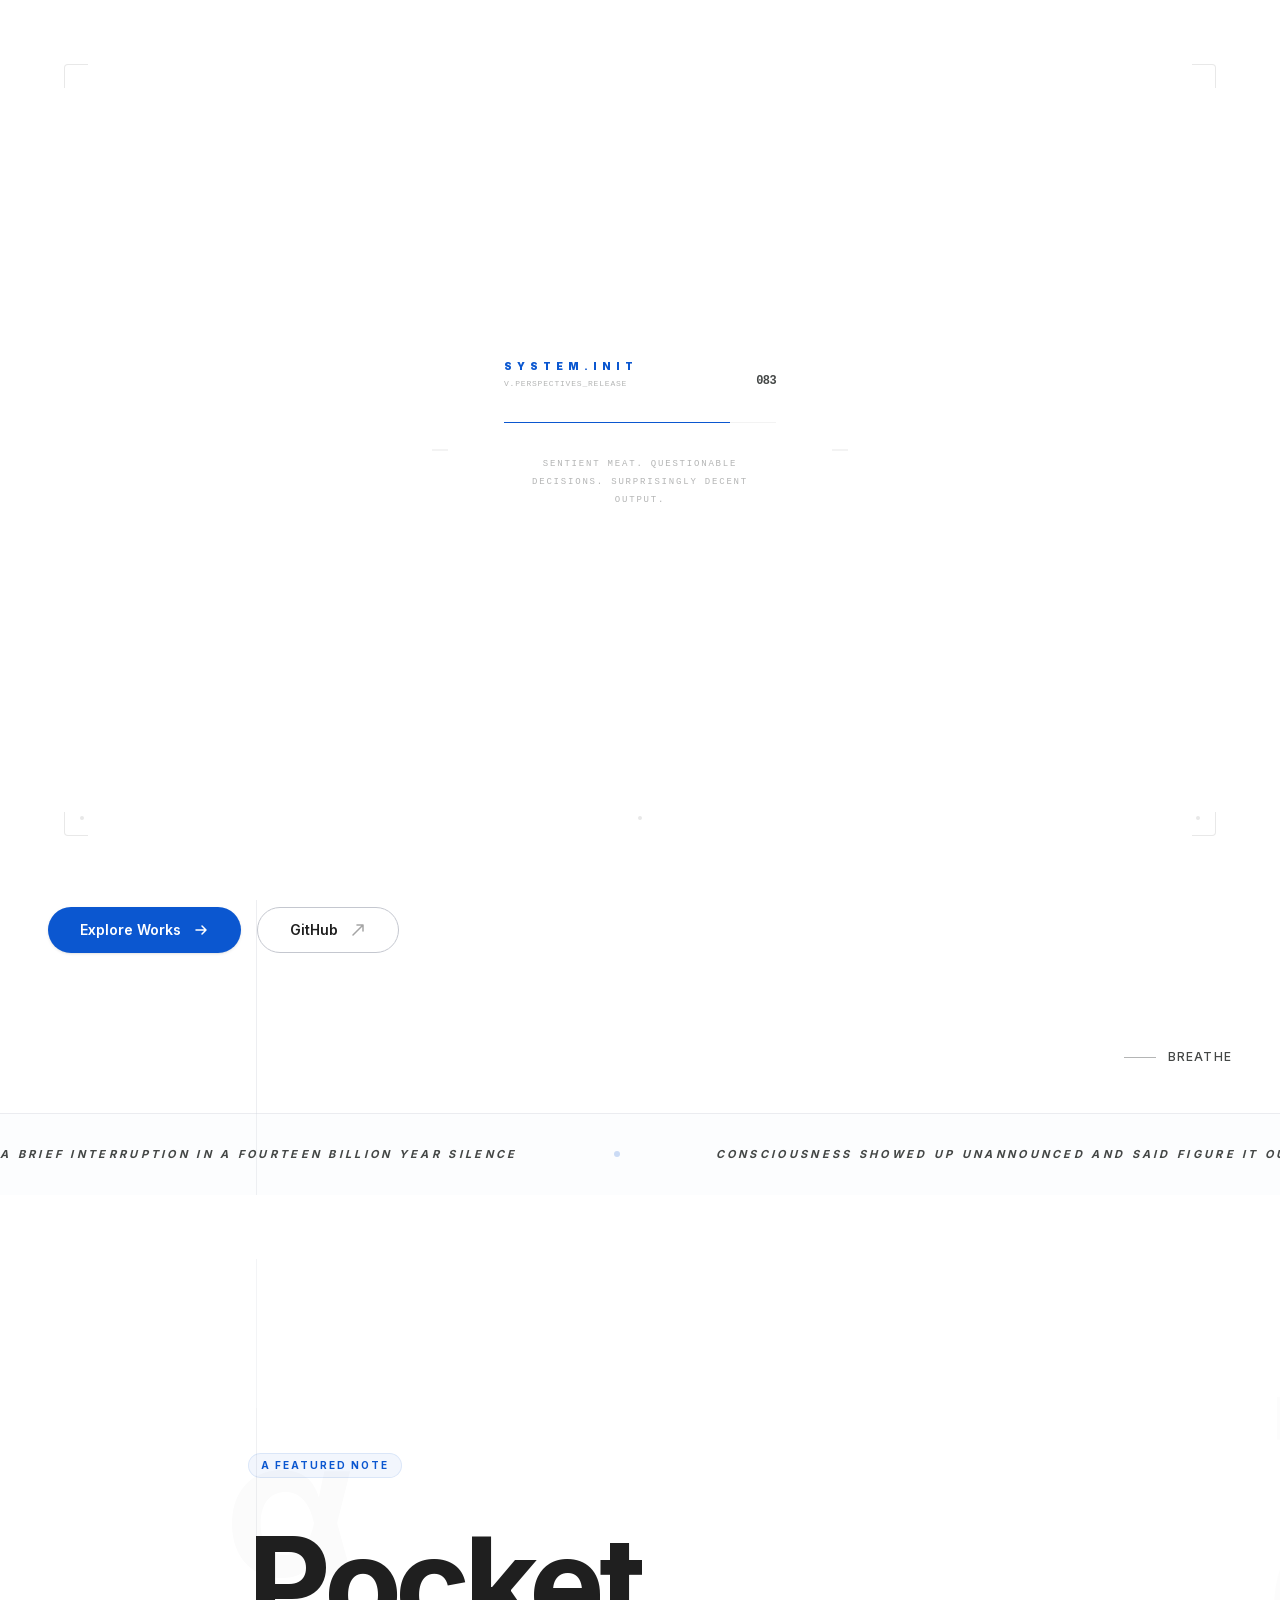
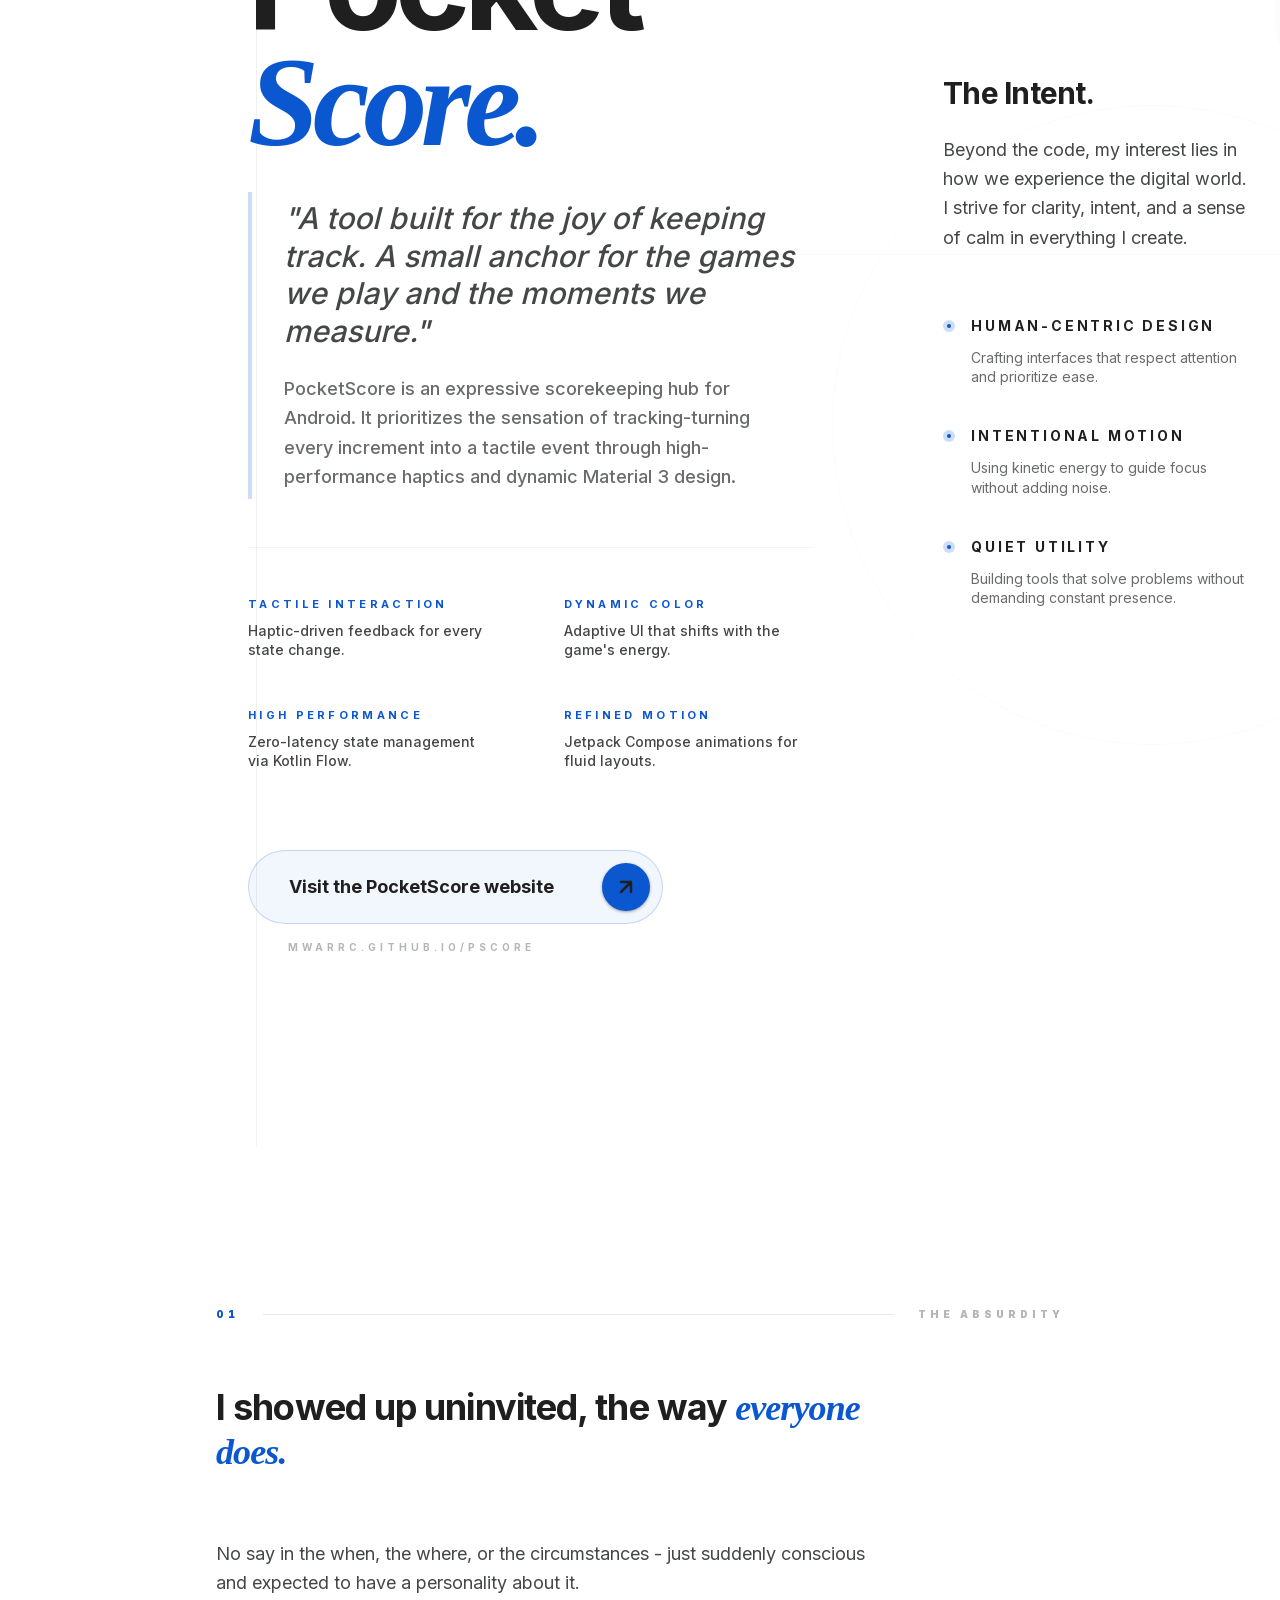
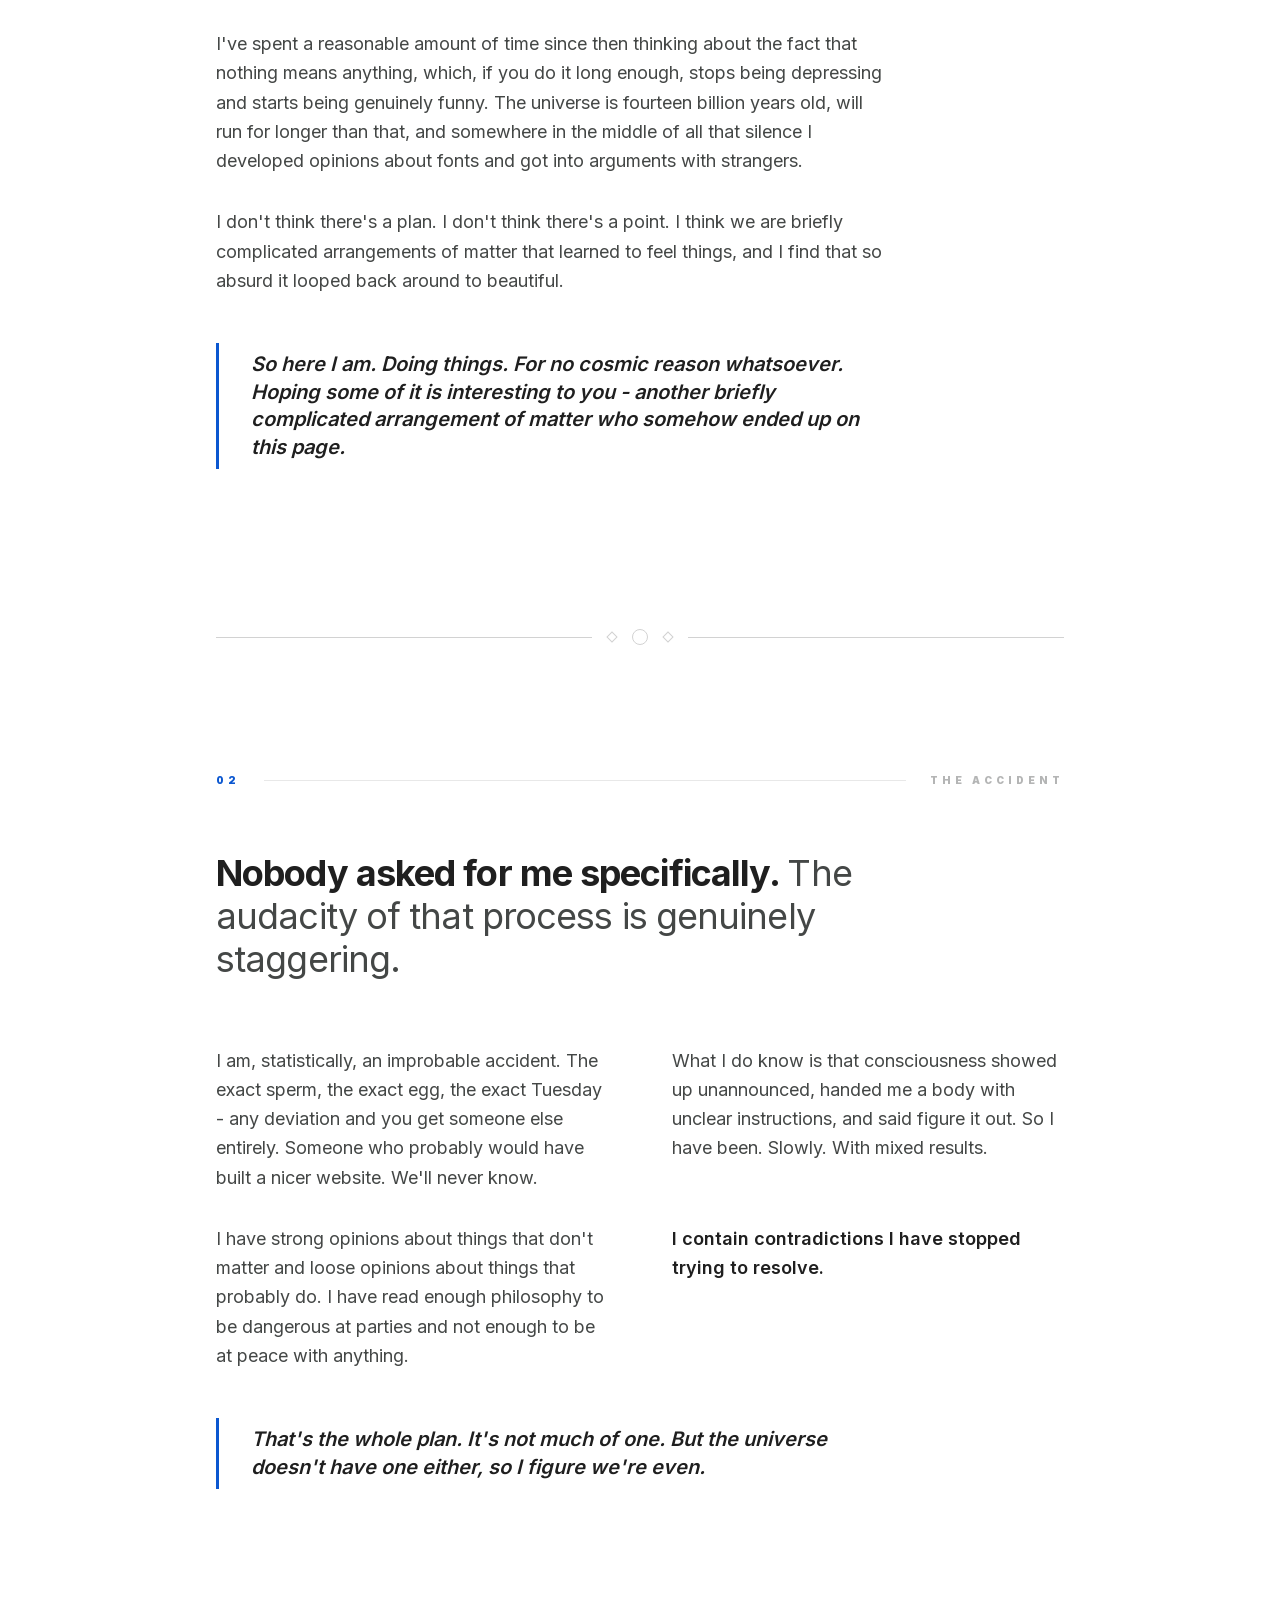
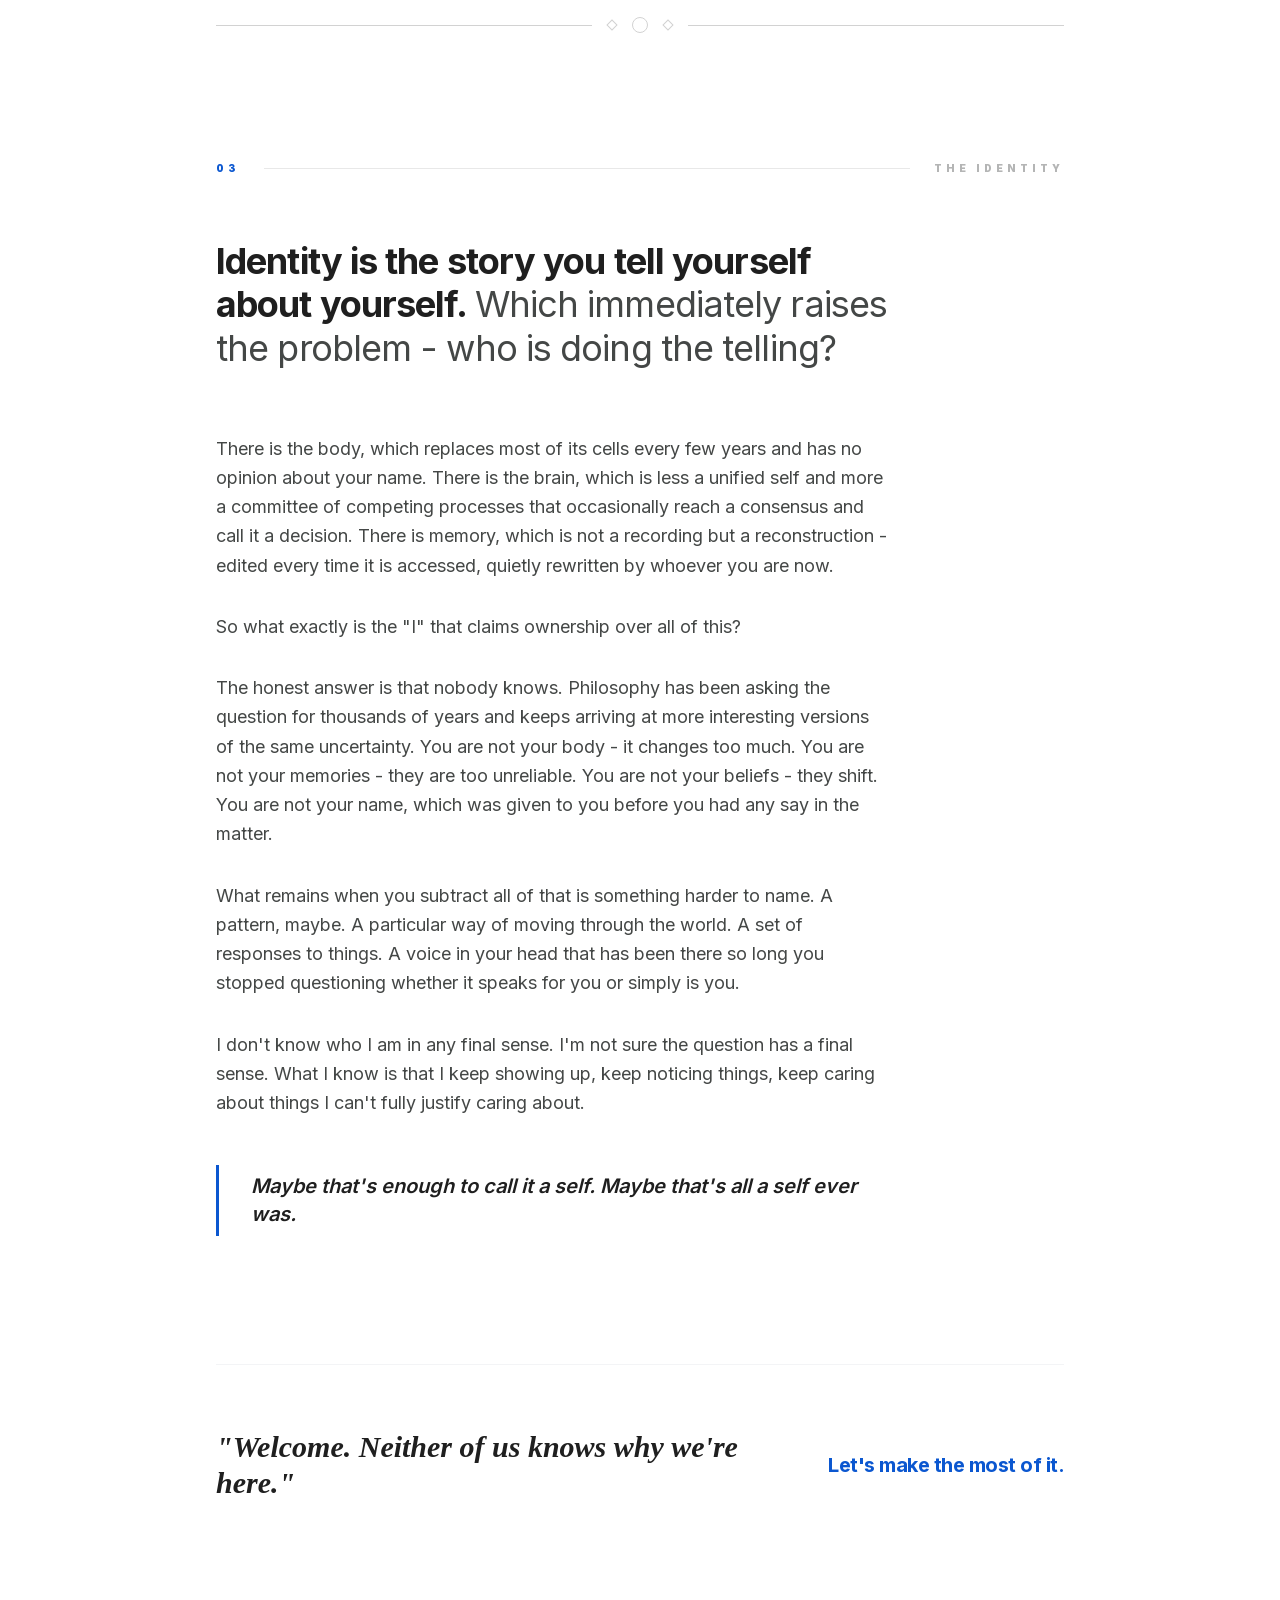
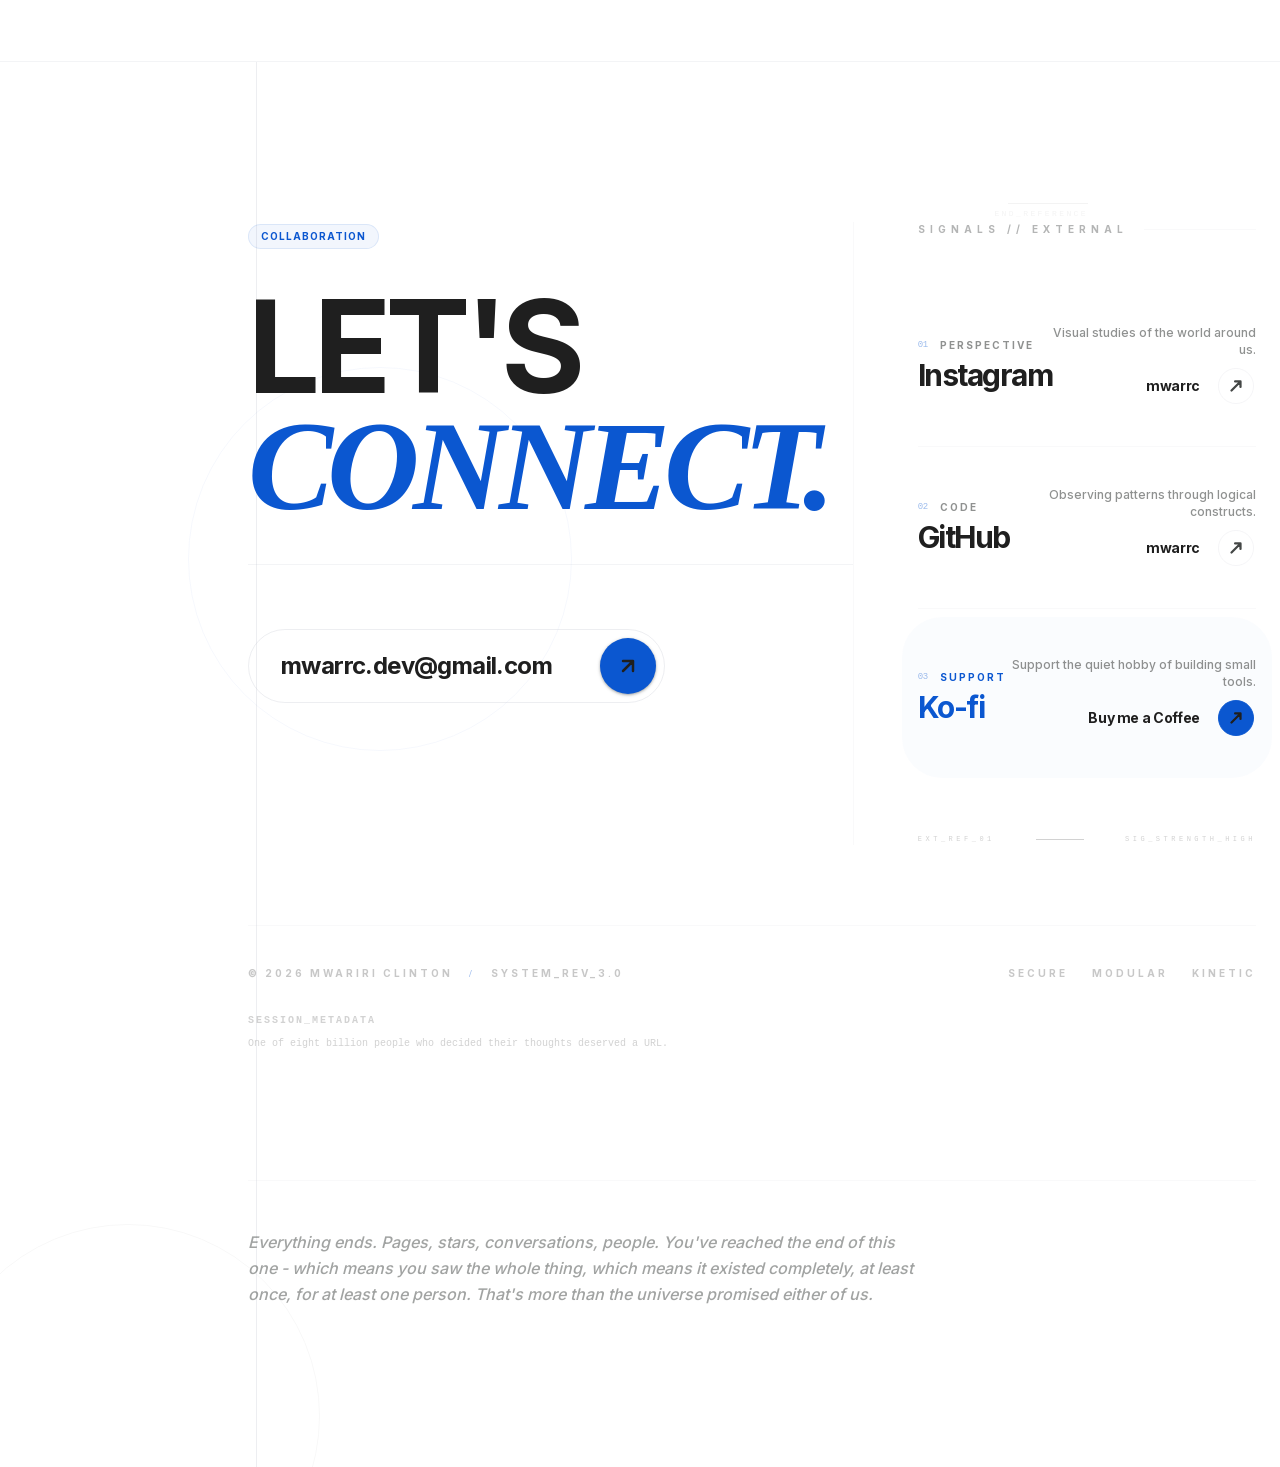
==== commit a8785017: "Updates" ====
--- a/index.html
+++ b/index.html
@@ -1,4 +1,4 @@
-<!DOCTYPE html><!--qzri7dm3Yw0Of6uP4fLi_--><html lang="en" class="inter_5901b7c6-module__ec5Qua__variable"><head><meta charSet="utf-8"/><meta name="viewport" content="width=device-width, initial-scale=1"/><link rel="preload" href="/_next/static/media/83afe278b6a6bb3c-s.p.3a6ba036.woff2" as="font" crossorigin="" type="font/woff2"/><link rel="stylesheet" href="/_next/static/chunks/d505f60438ea3ee7.css" data-precedence="next"/><link rel="preload" as="script" fetchPriority="low" href="/_next/static/chunks/fe05f79d03cc9274.js"/><script src="/_next/static/chunks/806bdb8e4a6a9b95.js" async=""></script><script src="/_next/static/chunks/d1e380e53588e373.js" async=""></script><script src="/_next/static/chunks/f2f58a7e93290fbb.js" async=""></script><script src="/_next/static/chunks/turbopack-6cd48132de8b34d0.js" async=""></script><script src="/_next/static/chunks/fc0a4a2245c3c715.js" async=""></script><script src="/_next/static/chunks/ff1a16fafef87110.js" async=""></script><script src="/_next/static/chunks/d2be314c3ece3fbe.js" async=""></script><script src="/_next/static/chunks/29059d844ed75035.js" async=""></script><meta name="next-size-adjust" content=""/><title>Mwariri Clinton</title><meta name="description" content="Minimal Material 3 portfolio showcasing selected projects by mwarrc"/><link rel="author" href="https://github.com/mwarrc"/><meta name="author" content="Mwariri Clinton"/><meta name="keywords" content="developer,portfolio,projects,github,material 3,minimal"/><meta property="og:title" content="Mwariri Clinton"/><meta property="og:description" content="Portfolio showcasing selected projects by mwarrc"/><meta property="og:type" content="website"/><meta name="twitter:card" content="summary"/><meta name="twitter:title" content="Mwariri Clinton"/><meta name="twitter:description" content="Portfolio showcasing selected projects by mwarrc"/><link rel="shortcut icon" href="/favicon.svg"/><link rel="icon" href="/favicon.svg" type="image/svg+xml"/><link rel="apple-touch-icon" href="/favicon.svg"/><script src="/_next/static/chunks/a6dad97d9634a72d.js" noModule=""></script></head><body class="min-h-screen flex flex-col relative font-sans"><div hidden=""><!--$--><!--/$--></div><div class="fixed inset-0 z-[-1] pointer-events-none bg-surface overflow-hidden"><div style="position:absolute;background-color:#000;top:0;left:15%;width:1px;height:40%;opacity:0.1"></div><div style="position:absolute;background-color:#000;top:30%;left:65%;width:1px;height:60%;opacity:0.07"></div><div style="position:absolute;background-color:#000;top:10%;left:85%;width:1px;height:30%;opacity:0.05"></div><div style="position:absolute;background-color:#000;top:25%;left:0;width:35%;height:1px;opacity:0.08"></div><div style="position:absolute;background-color:#000;top:75%;left:20%;width:80%;height:1px;opacity:0.06"></div><div style="position:absolute;background-color:#000;top:45%;left:60%;width:40%;height:1px;opacity:0.1"></div></div><div class="fixed inset-0 z-[9999] bg-surface flex flex-col items-center justify-center transition-all duration-[900ms] ease-[cubic-bezier(0.85,0,0.15,1)] translate-y-0"><div class="w-full max-w-[280px] md:max-w-xs px-6 space-y-8 relative"><div class="flex justify-between items-end"><div class="flex flex-col gap-1"><span class="text-[10px] font-black uppercase tracking-[0.5em] text-primary">System.Init</span><span class="text-[8px] font-mono text-on-surface-variant font-medium opacity-40 uppercase tracking-widest">v.Perspectives_Release</span></div><span class="text-[12px] font-mono text-on-surface-variant font-bold tabular-nums tracking-tighter">000</span></div><div class="h-px w-full bg-on-surface/5 relative overflow-hidden"><div class="absolute inset-y-0 left-0 bg-primary transition-all duration-300 ease-out" style="width:0%"></div></div><div class="text-[9px] font-mono text-on-surface-variant/40 uppercase tracking-[0.2em] text-center leading-loose"></div><div class="absolute -left-12 top-1/2 -translate-y-1/2 w-4 h-px bg-on-surface/10"></div><div class="absolute -right-12 top-1/2 -translate-y-1/2 w-4 h-px bg-on-surface/10"></div></div><div class="absolute top-10 left-10 md:top-16 md:left-16 w-6 h-6 border-t border-l border-on-surface/10 rounded-tl-sm transition-transform duration-1000 delay-100" style="transform:none"></div><div class="absolute top-10 right-10 md:top-16 md:right-16 w-6 h-6 border-t border-r border-on-surface/10 rounded-tr-sm transition-transform duration-1000 delay-100" style="transform:none"></div><div class="absolute bottom-10 left-10 md:bottom-16 md:left-16 w-6 h-6 border-b border-l border-on-surface/10 rounded-bl-sm transition-transform duration-1000 delay-100" style="transform:none"></div><div class="absolute bottom-10 right-10 md:bottom-16 md:right-16 w-6 h-6 border-b border-r border-on-surface/10 rounded-br-sm transition-transform duration-1000 delay-100" style="transform:none"></div><div class="absolute inset-x-20 bottom-20 flex justify-between opacity-10"><div class="w-1 h-1 bg-on-surface rounded-full"></div><div class="w-1 h-1 bg-on-surface rounded-full"></div><div class="w-1 h-1 bg-on-surface rounded-full"></div></div></div><!--$?--><template id="B:0"></template><div class="fixed inset-0 z-[100] bg-surface flex flex-col items-center justify-center"><div class="flex flex-col items-center gap-6"><div class="w-8 h-8 relative"><div class="absolute inset-0 border-t-2 border-primary rounded-full animate-spin"></div><div class="absolute inset-2 border-b-2 border-primary/20 rounded-full animate-spin-slow"></div></div><div class="flex flex-col items-center gap-1"><span class="text-[10px] font-black uppercase tracking-[0.4em] text-primary animate-pulse">Transitioning</span><span class="text-[8px] font-mono text-on-surface-variant/40 uppercase tracking-widest">Re-orienting matter...</span></div></div><style>
+<!DOCTYPE html><!--2nntzTcPq0RR6EtywwrIn--><html lang="en" class="inter_5901b7c6-module__ec5Qua__variable"><head><meta charSet="utf-8"/><meta name="viewport" content="width=device-width, initial-scale=1"/><link rel="preload" href="/_next/static/media/83afe278b6a6bb3c-s.p.3a6ba036.woff2" as="font" crossorigin="" type="font/woff2"/><link rel="stylesheet" href="/_next/static/chunks/0dc567e6cdc74250.css" data-precedence="next"/><link rel="preload" as="script" fetchPriority="low" href="/_next/static/chunks/fe05f79d03cc9274.js"/><script src="/_next/static/chunks/806bdb8e4a6a9b95.js" async=""></script><script src="/_next/static/chunks/d1e380e53588e373.js" async=""></script><script src="/_next/static/chunks/f2f58a7e93290fbb.js" async=""></script><script src="/_next/static/chunks/turbopack-6cd48132de8b34d0.js" async=""></script><script src="/_next/static/chunks/fc0a4a2245c3c715.js" async=""></script><script src="/_next/static/chunks/ff1a16fafef87110.js" async=""></script><script src="/_next/static/chunks/d2be314c3ece3fbe.js" async=""></script><script src="/_next/static/chunks/29059d844ed75035.js" async=""></script><meta name="next-size-adjust" content=""/><title>Mwariri Clinton | Perspectives &amp; Constructs</title><meta name="description" content="A minimal, technical portfolio showcasing selected works, design logic, and existential crises. Built with Material 3 principles."/><link rel="author" href="https://mwarrc.github.io"/><meta name="author" content="Mwariri Clinton"/><meta name="keywords" content="Mwariri Clinton,mwarrc,developer,portfolio,creative developer,material 3,minimalist web design,software engineer"/><meta name="creator" content="Mwariri Clinton"/><meta name="publisher" content="Mwariri Clinton"/><meta name="robots" content="index, follow"/><meta name="googlebot" content="index, follow, max-video-preview:-1, max-image-preview:large, max-snippet:-1"/><meta property="og:title" content="Mwariri Clinton"/><meta property="og:description" content="Sentient meat. Questionable decisions. Surprisingly decent output."/><meta property="og:url" content="https://mwarrc.github.io/"/><meta property="og:site_name" content="Mwariri Clinton Portfolio"/><meta property="og:locale" content="en_US"/><meta property="og:image" content="https://mwarrc.github.io/me.png"/><meta property="og:image:width" content="1200"/><meta property="og:image:height" content="630"/><meta property="og:image:alt" content="Mwariri Clinton - Portfolio Preview"/><meta property="og:type" content="website"/><meta name="twitter:card" content="summary_large_image"/><meta name="twitter:creator" content="@MWARRC"/><meta name="twitter:title" content="Mwariri Clinton"/><meta name="twitter:description" content="Entropy, briefly tamed. A minimalist digital portfolio."/><meta name="twitter:image" content="https://mwarrc.github.io/me.png"/><link rel="shortcut icon" href="/favicon.svg"/><link rel="icon" href="/favicon.svg" type="image/svg+xml"/><link rel="apple-touch-icon" href="/favicon.svg"/><script src="/_next/static/chunks/a6dad97d9634a72d.js" noModule=""></script></head><body class="min-h-screen flex flex-col relative font-sans"><div hidden=""><!--$--><!--/$--></div><div class="fixed inset-0 z-[-1] pointer-events-none bg-surface overflow-hidden"><div style="position:absolute;background-color:#000;top:0;left:15%;width:1px;height:40%;opacity:0.1"></div><div style="position:absolute;background-color:#000;top:30%;left:65%;width:1px;height:60%;opacity:0.07"></div><div style="position:absolute;background-color:#000;top:10%;left:85%;width:1px;height:30%;opacity:0.05"></div><div style="position:absolute;background-color:#000;top:25%;left:0;width:35%;height:1px;opacity:0.08"></div><div style="position:absolute;background-color:#000;top:75%;left:20%;width:80%;height:1px;opacity:0.06"></div><div style="position:absolute;background-color:#000;top:45%;left:60%;width:40%;height:1px;opacity:0.1"></div></div><div class="fixed inset-0 z-[9999] bg-surface flex flex-col items-center justify-center transition-all duration-[900ms] ease-[cubic-bezier(0.85,0,0.15,1)] translate-y-0"><div class="w-full max-w-[280px] md:max-w-xs px-6 space-y-8 relative"><div class="flex justify-between items-end"><div class="flex flex-col gap-1"><span class="text-[10px] font-black uppercase tracking-[0.5em] text-primary">System.Init</span><span class="text-[8px] font-mono text-on-surface-variant font-medium opacity-40 uppercase tracking-widest">v.Perspectives_Release</span></div><span class="text-[12px] font-mono text-on-surface-variant font-bold tabular-nums tracking-tighter">000</span></div><div class="h-px w-full bg-on-surface/5 relative overflow-hidden"><div class="absolute inset-y-0 left-0 bg-primary transition-all duration-300 ease-out" style="width:0%"></div></div><div class="text-[9px] font-mono text-on-surface-variant/40 uppercase tracking-[0.2em] text-center leading-loose"></div><div class="absolute -left-12 top-1/2 -translate-y-1/2 w-4 h-px bg-on-surface/10"></div><div class="absolute -right-12 top-1/2 -translate-y-1/2 w-4 h-px bg-on-surface/10"></div></div><div class="absolute top-10 left-10 md:top-16 md:left-16 w-6 h-6 border-t border-l border-on-surface/10 rounded-tl-sm transition-transform duration-1000 delay-100" style="transform:none"></div><div class="absolute top-10 right-10 md:top-16 md:right-16 w-6 h-6 border-t border-r border-on-surface/10 rounded-tr-sm transition-transform duration-1000 delay-100" style="transform:none"></div><div class="absolute bottom-10 left-10 md:bottom-16 md:left-16 w-6 h-6 border-b border-l border-on-surface/10 rounded-bl-sm transition-transform duration-1000 delay-100" style="transform:none"></div><div class="absolute bottom-10 right-10 md:bottom-16 md:right-16 w-6 h-6 border-b border-r border-on-surface/10 rounded-br-sm transition-transform duration-1000 delay-100" style="transform:none"></div><div class="absolute inset-x-20 bottom-20 flex justify-between opacity-10"><div class="w-1 h-1 bg-on-surface rounded-full"></div><div class="w-1 h-1 bg-on-surface rounded-full"></div><div class="w-1 h-1 bg-on-surface rounded-full"></div></div></div><!--$?--><template id="B:0"></template><div class="fixed inset-0 z-[100] bg-surface flex flex-col items-center justify-center"><div class="flex flex-col items-center gap-6"><div class="w-8 h-8 relative"><div class="absolute inset-0 border-t-2 border-primary rounded-full animate-spin"></div><div class="absolute inset-2 border-b-2 border-primary/20 rounded-full animate-spin-slow"></div></div><div class="flex flex-col items-center gap-1"><span class="text-[10px] font-black uppercase tracking-[0.4em] text-primary animate-pulse">Transitioning</span><span class="text-[8px] font-mono text-on-surface-variant/40 uppercase tracking-widest">Re-orienting matter...</span></div></div><style>
                 @keyframes spin-slow {
                     from { transform: rotate(0deg); }
                     to { transform: rotate(-360deg); }
@@ -24,5 +24,5 @@
                     animation: marquee-ribbon 60s linear infinite;
                     will-change: transform;
                 }
-            </style></section><section class="mt-8 md:mt-16"><section id="projects" class="w-full relative py-24 md:py-48 overflow-hidden"><div class="absolute inset-0 z-0 pointer-events-none overflow-hidden"><div class="absolute top-[30%] -right-[15%] w-[50vw] h-[50vw] border border-on-surface/[0.02] rounded-full"></div><div class="absolute top-[10%] left-[20%] w-px h-[80%] bg-on-surface/[0.02]"></div><div class="absolute top-[40%] right-0 w-[40%] h-px bg-on-surface/[0.02]"></div></div><div class="absolute left-[max(1.5rem,calc(50vw-38rem))] md:left-[calc(50%-38rem+14rem)] top-0 bottom-0 w-px bg-outline-variant/20 hidden md:block"></div><div class="absolute top-[20%] right-[-8%] text-[10rem] md:text-[18rem] font-bold text-on-surface/[0.012] select-none leading-none rotate-90 origin-right transition-transform hover:translate-y-10 duration-[2000ms] pointer-events-none">CONSTRUCTS</div><div class="container mx-auto px-6 relative z-10"><div class="flex flex-col lg:flex-row gap-24 lg:gap-32"><div class="w-full lg:w-[58%] lg:ml-[max(0rem,14rem)]"><div class="relative"><div class="absolute -top-10 -left-6 text-[12rem] font-bold text-on-surface/[0.02] select-none leading-none z-0">α</div><div class="relative z-10 space-y-12"><div class="inline-flex items-center gap-2 px-3 py-1 rounded-full bg-primary/5 border border-primary/10 text-primary text-[10px] font-bold uppercase tracking-[0.2em]">A Featured Note</div><div class="flex flex-col gap-8"><h2 class="text-6xl sm:text-8xl md:text-9xl font-bold tracking-tighter leading-[0.9] text-on-surface">Pocket<br/><span class="text-primary italic font-serif">Score.</span></h2><div class="max-w-2xl border-l-[4px] border-primary/20 pl-8 py-2 space-y-6"><p class="text-xl md:text-3xl font-medium text-on-surface-variant leading-tight italic">&quot;A tool built for the joy of keeping track. A small anchor for the games we play and the moments we measure.&quot;</p><p class="text-base md:text-lg text-on-surface-variant/80 leading-relaxed font-medium max-w-lg">PocketScore is an expressive scorekeeping hub for Android. It prioritizes the sensation of tracking-turning every increment into a tactile event through high-performance haptics and dynamic Material 3 design.</p></div></div><div class="grid grid-cols-1 md:grid-cols-2 gap-x-16 gap-y-12 pt-12 border-t border-outline-variant/20"><div class="group"><span class="text-[11px] font-bold text-primary uppercase tracking-[0.3em] mb-2 block">Tactile Interaction</span><p class="text-sm font-medium text-on-surface-variant leading-snug">Haptic-driven feedback for every state change.</p></div><div class="group"><span class="text-[11px] font-bold text-primary uppercase tracking-[0.3em] mb-2 block">Dynamic Color</span><p class="text-sm font-medium text-on-surface-variant leading-snug">Adaptive UI that shifts with the game&#x27;s energy.</p></div><div class="group"><span class="text-[11px] font-bold text-primary uppercase tracking-[0.3em] mb-2 block">High Performance</span><p class="text-sm font-medium text-on-surface-variant leading-snug">Zero-latency state management via Kotlin Flow.</p></div><div class="group"><span class="text-[11px] font-bold text-primary uppercase tracking-[0.3em] mb-2 block">Refined Motion</span><p class="text-sm font-medium text-on-surface-variant leading-snug">Jetpack Compose animations for fluid layouts.</p></div></div><div class="pt-8"><a href="https://mwarrc.github.io/pscore/" target="_blank" rel="noreferrer" class="group relative inline-flex items-center gap-12 p-3 pl-10 pr-3 rounded-full border border-primary/20 hover:border-primary/50 bg-primary/5 m3-transition overflow-hidden w-full sm:w-auto"><span class="text-lg font-bold text-on-surface relative z-10">Visit the PocketScore website</span><div class="w-12 h-12 rounded-full bg-primary text-canvas flex items-center justify-center m3-transition group-hover:rotate-45 shadow-elevation-1 relative z-10"><svg viewBox="0 0 24 24" fill="none" stroke="currentColor" stroke-width="2.5" stroke-linecap="round" class="w-6 h-6"><path d="M7 17L17 7M17 7H7M17 7V17"></path></svg></div><div class="absolute inset-0 bg-primary/10 opacity-0 group-hover:opacity-100 m3-transition"></div></a><p class="mt-4 text-[10px] font-bold uppercase tracking-[0.4em] text-on-surface-variant/40 ml-10">mwarrc.github.io/pscore</p></div></div></div></div><div class="w-full lg:w-[32%] lg:pt-56 space-y-16"><div class="space-y-6"><h3 class="text-3xl font-bold tracking-tight text-on-surface">The Intent.</h3><p class="text-lg text-on-surface-variant leading-relaxed">Beyond the code, my interest lies in how we experience the digital world. I strive for clarity, intent, and a sense of calm in everything I create.</p></div><div class="space-y-10"><div class="space-y-3"><div class="flex items-center gap-4"><div class="w-3 h-3 rounded-full bg-primary/20 flex items-center justify-center"><div class="w-1 h-1 rounded-full bg-primary"></div></div><h4 class="text-sm font-bold uppercase tracking-[0.2em] text-on-surface">Human-Centric Design</h4></div><p class="text-sm text-on-surface-variant/80 pl-7 leading-snug">Crafting interfaces that respect attention and prioritize ease.</p></div><div class="space-y-3"><div class="flex items-center gap-4"><div class="w-3 h-3 rounded-full bg-primary/20 flex items-center justify-center"><div class="w-1 h-1 rounded-full bg-primary"></div></div><h4 class="text-sm font-bold uppercase tracking-[0.2em] text-on-surface">Intentional Motion</h4></div><p class="text-sm text-on-surface-variant/80 pl-7 leading-snug">Using kinetic energy to guide focus without adding noise.</p></div><div class="space-y-3"><div class="flex items-center gap-4"><div class="w-3 h-3 rounded-full bg-primary/20 flex items-center justify-center"><div class="w-1 h-1 rounded-full bg-primary"></div></div><h4 class="text-sm font-bold uppercase tracking-[0.2em] text-on-surface">Quiet Utility</h4></div><p class="text-sm text-on-surface-variant/80 pl-7 leading-snug">Building tools that solve problems without demanding constant presence.</p></div></div></div></div></div></section></section><section id="manifesto" class="w-full relative py-24 md:py-40 overflow-hidden"><div class="container mx-auto px-6 max-w-4xl"><div class="mb-24 md:mb-40"><div class="flex items-center gap-6 mb-16"><span class="text-[10px] font-black uppercase tracking-[0.4em] text-primary tabular-nums">01</span><div class="h-px flex-1 bg-on-surface/10"></div><span class="text-[10px] font-black uppercase tracking-[0.4em] text-on-surface-variant/40">The Absurdity</span></div><p class="text-3xl md:text-4xl font-bold text-on-surface leading-[1.2] tracking-tight mb-16 max-w-2xl">I showed up uninvited, the way<!-- --> <span class="text-primary italic font-serif">everyone does.</span></p><div class="space-y-8 text-base md:text-lg text-on-surface-variant leading-relaxed max-w-2xl"><p>No say in the when, the where, or the circumstances - just suddenly conscious and expected to have a personality about it.</p><p>I&#x27;ve spent a reasonable amount of time since then thinking about the fact that nothing means anything, which, if you do it long enough, stops being depressing and starts being genuinely funny. The universe is fourteen billion years old, will run for longer than that, and somewhere in the middle of all that silence I developed opinions about fonts and got into arguments with strangers.</p><p>I don&#x27;t think there&#x27;s a plan. I don&#x27;t think there&#x27;s a point. I think we are briefly complicated arrangements of matter that learned to feel things, and I find that so absurd it looped back around to beautiful.</p></div><div class="mt-12 border-l-[3px] border-primary pl-8 py-2 max-w-2xl"><p class="text-lg md:text-xl text-on-surface font-semibold leading-snug italic">So here I am. Doing things. For no cosmic reason whatsoever. Hoping some of it is interesting to you - another briefly complicated arrangement of matter who somehow ended up on this page.</p></div></div><div class="flex items-center gap-4 my-20 md:my-32 opacity-20"><div class="h-px flex-1 bg-on-surface"></div><div class="w-2 h-2 border border-on-surface rotate-45"></div><div class="w-4 h-4 border border-on-surface rounded-full"></div><div class="w-2 h-2 border border-on-surface rotate-45"></div><div class="h-px flex-1 bg-on-surface"></div></div><div><div class="flex items-center gap-6 mb-16"><span class="text-[10px] font-black uppercase tracking-[0.4em] text-primary tabular-nums">02</span><div class="h-px flex-1 bg-on-surface/10"></div><span class="text-[10px] font-black uppercase tracking-[0.4em] text-on-surface-variant/40">The Accident</span></div><p class="text-3xl md:text-4xl font-bold text-on-surface leading-[1.2] tracking-tight mb-16 max-w-2xl">Nobody asked for me specifically.<!-- --> <span class="text-on-surface-variant font-normal">The audacity of that process is genuinely staggering.</span></p><div class="grid grid-cols-1 md:grid-cols-2 gap-x-16 gap-y-8 text-base md:text-lg text-on-surface-variant leading-relaxed"><p>I am, statistically, an improbable accident. The exact sperm, the exact egg, the exact Tuesday - any deviation and you get someone else entirely. Someone who probably would have built a nicer website. We&#x27;ll never know.</p><p>What I do know is that consciousness showed up unannounced, handed me a body with unclear instructions, and said figure it out. So I have been. Slowly. With mixed results.</p><p>I have strong opinions about things that don&#x27;t matter and loose opinions about things that probably do. I have read enough philosophy to be dangerous at parties and not enough to be at peace with anything.</p><p class="text-on-surface font-semibold">I contain contradictions I have stopped trying to resolve.</p></div><div class="mt-12 border-l-[3px] border-primary pl-8 py-2 max-w-2xl"><p class="text-lg md:text-xl text-on-surface font-semibold leading-snug italic">That&#x27;s the whole plan. It&#x27;s not much of one. But the universe doesn&#x27;t have one either, so I figure we&#x27;re even.</p></div></div><div class="flex items-center gap-4 my-20 md:my-32 opacity-20"><div class="h-px flex-1 bg-on-surface"></div><div class="w-2 h-2 border border-on-surface rotate-45"></div><div class="w-4 h-4 border border-on-surface rounded-full"></div><div class="w-2 h-2 border border-on-surface rotate-45"></div><div class="h-px flex-1 bg-on-surface"></div></div><div><div class="flex items-center gap-6 mb-16"><span class="text-[10px] font-black uppercase tracking-[0.4em] text-primary tabular-nums">03</span><div class="h-px flex-1 bg-on-surface/10"></div><span class="text-[10px] font-black uppercase tracking-[0.4em] text-on-surface-variant/40">The Identity</span></div><p class="text-3xl md:text-4xl font-bold text-on-surface leading-[1.2] tracking-tight mb-16 max-w-2xl">Identity is the story you tell yourself about yourself.<!-- --> <span class="text-on-surface-variant font-normal">Which immediately raises the problem - who is doing the telling?</span></p><div class="space-y-8 text-base md:text-lg text-on-surface-variant leading-relaxed max-w-2xl"><p>There is the body, which replaces most of its cells every few years and has no opinion about your name. There is the brain, which is less a unified self and more a committee of competing processes that occasionally reach a consensus and call it a decision. There is memory, which is not a recording but a reconstruction - edited every time it is accessed, quietly rewritten by whoever you are now.</p><p>So what exactly is the &quot;I&quot; that claims ownership over all of this?</p><p>The honest answer is that nobody knows. Philosophy has been asking the question for thousands of years and keeps arriving at more interesting versions of the same uncertainty. You are not your body - it changes too much. You are not your memories - they are too unreliable. You are not your beliefs - they shift. You are not your name, which was given to you before you had any say in the matter.</p><p>What remains when you subtract all of that is something harder to name. A pattern, maybe. A particular way of moving through the world. A set of responses to things. A voice in your head that has been there so long you stopped questioning whether it speaks for you or simply is you.</p><p>I don&#x27;t know who I am in any final sense. I&#x27;m not sure the question has a final sense. What I know is that I keep showing up, keep noticing things, keep caring about things I can&#x27;t fully justify caring about.</p></div><div class="mt-12 border-l-[3px] border-primary pl-8 py-2 max-w-2xl"><p class="text-lg md:text-xl text-on-surface font-semibold leading-snug italic">Maybe that&#x27;s enough to call it a self. Maybe that&#x27;s all a self ever was.</p></div></div><div class="mt-32 pt-16 border-t border-outline-variant/20 flex flex-col sm:flex-row sm:items-center sm:justify-between gap-6"><p class="text-2xl md:text-3xl font-bold italic font-serif text-on-surface">&quot;Welcome. Neither of us knows why we&#x27;re here.&quot;</p><p class="text-xl text-primary font-bold tracking-tight shrink-0">Let&#x27;s make the most of it.</p></div></div></section></main><footer id="contact" class="w-full relative py-20 md:py-40 border-t border-outline-variant/20 overflow-hidden"><div class="absolute inset-0 z-0 pointer-events-none overflow-hidden"><div class="absolute -bottom-[10%] -left-[5%] w-[30vw] h-[30vw] border border-on-surface/[0.03] rounded-full"></div><div class="absolute top-[10%] right-[15%] flex flex-col items-end gap-1 opacity-[0.05]"><div class="w-20 h-px bg-on-surface"></div><span class="text-[8px] font-mono uppercase tracking-[0.3em]">End_Reference</span></div></div><div class="absolute left-[max(2rem,calc(50vw-38rem))] md:left-[calc(50%-38rem+14rem)] top-0 bottom-0 w-px bg-outline-variant/30 hidden md:block"></div><div class="container mx-auto px-6 relative z-10"><div class="flex flex-col lg:flex-row gap-20 lg:gap-0 lg:ml-[max(0rem,14rem)]"><div class="w-full lg:w-[60%]"><div class="mb-20 lg:mb-0 relative group"><div class="absolute top-[30%] -left-[10%] w-[30vw] h-[30vw] border border-primary/[0.04] rounded-full pointer-events-none -z-10 transition-transform group-hover:scale-110 duration-1000"></div><div class="inline-flex items-center gap-2 px-3 py-1 rounded-full bg-primary/5 border border-primary/10 text-primary text-[10px] font-bold uppercase tracking-widest mb-10">Collaboration</div><h2 class="text-[clamp(4rem,10vw,8rem)] font-bold uppercase leading-[0.9] tracking-tighter text-on-surface mb-10 break-words">LET&#x27;S<br/><span class="italic font-serif text-primary">CONNECT.</span></h2><div class="w-full h-px bg-outline-variant/20 mb-16 hidden md:block"></div><a href="mailto:mwarrc.dev@gmail.com" class="inline-flex items-center justify-between gap-12 group p-2 pl-8 rounded-full border border-outline-variant/30 hover:border-primary/50 m3-transition hover:bg-surface-container/50 w-full sm:w-auto overflow-hidden relative"><div class="absolute inset-0 bg-primary/5 opacity-0 group-hover:opacity-100 transition-opacity"></div><span class="text-xl md:text-2xl font-bold tracking-tight text-on-surface relative z-10">mwarrc.dev@gmail.com</span><div class="w-14 h-14 rounded-full bg-primary text-canvas flex items-center justify-center m3-transition group-hover:rotate-45 shadow-elevation-1 relative z-10"><svg viewBox="0 0 24 24" fill="none" stroke="currentColor" stroke-width="2.5" stroke-linecap="round" class="w-6 h-6"><path d="M7 17L17 7M17 7H7M17 7V17"></path></svg></div></a></div></div><div class="w-full lg:w-[40%] flex flex-col justify-end"><div class="lg:border-l lg:border-outline-variant/10 lg:pl-16"><div class="flex items-center gap-4 mb-12"><span class="text-[10px] font-bold uppercase tracking-[0.5em] text-on-surface-variant/40">Signals // External</span><div class="h-px flex-1 bg-outline-variant/10"></div></div><div class="flex flex-col"><a href="https://instagram.com/MWARRC" target="_blank" rel="noreferrer" class="group relative flex flex-col md:flex-row md:items-center justify-between py-10 border-b border-outline-variant/10 transition-all duration-500 hover:pl-4 "><div class="flex flex-col gap-1 mb-4 md:mb-0"><div class="flex items-center gap-3"><span class="text-[9px] font-mono text-primary/40 uppercase tracking-tighter">0<!-- -->1</span><span class="text-[10px] font-bold uppercase tracking-[0.2em] text-on-surface-variant/60">Perspective</span></div><h3 class="text-2xl md:text-3xl font-bold tracking-tighter transition-colors text-on-surface group-hover:text-primary">Instagram</h3></div><div class="max-w-xs text-right flex flex-col items-end gap-2"><p class="text-xs font-medium text-on-surface-variant/60 leading-snug">Visual studies of the world around us.</p><div class="flex items-center gap-4"><span class="text-sm font-bold text-on-surface tracking-tight group-hover:text-primary transition-colors">mwarrc</span><div class="w-10 h-10 rounded-full border flex items-center justify-center transition-all duration-500 scale-90 group-hover:scale-100 border-outline-variant/20 group-hover:bg-primary group-hover:border-primary text-on-surface-variant group-hover:text-canvas"><svg class="w-4 h-4" viewBox="0 0 16 16" fill="none"><path d="M3 13L13 3M13 3H7M13 3v6" stroke="currentColor" stroke-width="2.5" stroke-linecap="round" stroke-linejoin="round"></path></svg></div></div></div><div class="absolute right-0 top-1/2 -translate-y-1/2 w-0.5 h-0 bg-primary/40 group-hover:h-12 transition-all duration-500"></div></a><a href="https://github.com/mwarrc" target="_blank" rel="noreferrer" class="group relative flex flex-col md:flex-row md:items-center justify-between py-10 border-b border-outline-variant/10 transition-all duration-500 hover:pl-4 "><div class="flex flex-col gap-1 mb-4 md:mb-0"><div class="flex items-center gap-3"><span class="text-[9px] font-mono text-primary/40 uppercase tracking-tighter">0<!-- -->2</span><span class="text-[10px] font-bold uppercase tracking-[0.2em] text-on-surface-variant/60">Code</span></div><h3 class="text-2xl md:text-3xl font-bold tracking-tighter transition-colors text-on-surface group-hover:text-primary">GitHub</h3></div><div class="max-w-xs text-right flex flex-col items-end gap-2"><p class="text-xs font-medium text-on-surface-variant/60 leading-snug">Observing patterns through logical constructs.</p><div class="flex items-center gap-4"><span class="text-sm font-bold text-on-surface tracking-tight group-hover:text-primary transition-colors">mwarrc</span><div class="w-10 h-10 rounded-full border flex items-center justify-center transition-all duration-500 scale-90 group-hover:scale-100 border-outline-variant/20 group-hover:bg-primary group-hover:border-primary text-on-surface-variant group-hover:text-canvas"><svg class="w-4 h-4" viewBox="0 0 16 16" fill="none"><path d="M3 13L13 3M13 3H7M13 3v6" stroke="currentColor" stroke-width="2.5" stroke-linecap="round" stroke-linejoin="round"></path></svg></div></div></div><div class="absolute right-0 top-1/2 -translate-y-1/2 w-0.5 h-0 bg-primary/40 group-hover:h-12 transition-all duration-500"></div></a><a href="https://ko-fi.com/mwarrc" target="_blank" rel="noreferrer" class="group relative flex flex-col md:flex-row md:items-center justify-between py-10 border-b border-outline-variant/10 transition-all duration-500 hover:pl-4 bg-primary/[0.02] -mx-4 px-4 rounded-[40px] border-none my-2 hover:bg-primary/[0.05]"><div class="flex flex-col gap-1 mb-4 md:mb-0"><div class="flex items-center gap-3"><span class="text-[9px] font-mono text-primary/40 uppercase tracking-tighter">0<!-- -->3</span><span class="text-[10px] font-bold uppercase tracking-[0.2em] text-primary">Support</span></div><h3 class="text-2xl md:text-3xl font-bold tracking-tighter transition-colors text-primary">Ko-fi</h3></div><div class="max-w-xs text-right flex flex-col items-end gap-2"><p class="text-xs font-medium text-on-surface-variant/60 leading-snug">Support the quiet hobby of building small tools.</p><div class="flex items-center gap-4"><span class="text-sm font-bold text-on-surface tracking-tight group-hover:text-primary transition-colors">Buy me a Coffee</span><div class="w-10 h-10 rounded-full border flex items-center justify-center transition-all duration-500 scale-90 group-hover:scale-100 bg-primary border-primary text-canvas"><svg class="w-4 h-4" viewBox="0 0 16 16" fill="none"><path d="M3 13L13 3M13 3H7M13 3v6" stroke="currentColor" stroke-width="2.5" stroke-linecap="round" stroke-linejoin="round"></path></svg></div></div></div><div class="absolute right-0 top-1/2 -translate-y-1/2 w-0.5 h-0 bg-primary/40 group-hover:h-12 transition-all duration-500"></div></a></div><div class="mt-12 flex items-center justify-between opacity-20"><span class="text-[7px] font-mono uppercase tracking-[0.5em]">EXT_REF_01</span><div class="w-12 h-px bg-on-surface"></div><span class="text-[7px] font-mono uppercase tracking-[0.5em]">SIG_STRENGTH_HIGH</span></div></div></div></div><div class="lg:ml-[max(0rem,14rem)]"><div class="mt-20 border-t border-outline-variant/10 pt-10 flex flex-col sm:flex-row items-center justify-between gap-6 text-[10px] font-bold uppercase tracking-[0.3em] text-on-surface-variant/30"><div class="flex items-center gap-4"><span>© <!-- -->2026<!-- --> Mwariri Clinton</span><span class="text-primary italic font-serif opacity-40 not-italic">/</span><span>System_Rev_3.0</span></div><div class="flex gap-6 items-center"><span class="hover:text-primary transition-colors cursor-help">Secure</span><span class="hover:text-primary transition-colors cursor-help">Modular</span><span class="hover:text-primary transition-colors cursor-help">Kinetic</span></div></div><div class="mt-8 opacity-20"><span class="text-[10px] font-mono uppercase tracking-[0.2em] block mb-2 font-bold">Session_Metadata</span><p class="text-[10px] font-mono leading-relaxed max-w-md">The universe collapsed into itself, expanded for fourteen billion years, and produced this. You&#x27;re welcome.</p></div><div class="mt-20 md:mt-32 pt-12 border-t border-outline-variant/10"><p class="text-sm md:text-base text-on-surface-variant/50 font-medium leading-relaxed max-w-2xl italic">Everything ends. Pages, stars, conversations, people. You&#x27;ve reached the end of this one - which means you saw the whole thing, which means it existed completely, at least once, for at least one person. That&#x27;s more than the universe promised either of us.</p></div></div></div></footer><!--$--><!--/$--></div><script>$RB=[];$RV=function(a){$RT=performance.now();for(var b=0;b<a.length;b+=2){var c=a[b],e=a[b+1];null!==e.parentNode&&e.parentNode.removeChild(e);var f=c.parentNode;if(f){var g=c.previousSibling,h=0;do{if(c&&8===c.nodeType){var d=c.data;if("/$"===d||"/&"===d)if(0===h)break;else h--;else"$"!==d&&"$?"!==d&&"$~"!==d&&"$!"!==d&&"&"!==d||h++}d=c.nextSibling;f.removeChild(c);c=d}while(c);for(;e.firstChild;)f.insertBefore(e.firstChild,c);g.data="$";g._reactRetry&&requestAnimationFrame(g._reactRetry)}}a.length=0};
-$RC=function(a,b){if(b=document.getElementById(b))(a=document.getElementById(a))?(a.previousSibling.data="$~",$RB.push(a,b),2===$RB.length&&("number"!==typeof $RT?requestAnimationFrame($RV.bind(null,$RB)):(a=performance.now(),setTimeout($RV.bind(null,$RB),2300>a&&2E3<a?2300-a:$RT+300-a)))):b.parentNode.removeChild(b)};$RC("B:0","S:0")</script><script>(self.__next_f=self.__next_f||[]).push([0])</script><script>self.__next_f.push([1,"1:\"$Sreact.fragment\"\n2:I[810,[\"/_next/static/chunks/fc0a4a2245c3c715.js\"],\"default\"]\n3:I[11737,[\"/_next/static/chunks/fc0a4a2245c3c715.js\"],\"default\"]\n4:I[47420,[\"/_next/static/chunks/fc0a4a2245c3c715.js\"],\"default\"]\n5:I[39756,[\"/_next/static/chunks/ff1a16fafef87110.js\",\"/_next/static/chunks/d2be314c3ece3fbe.js\"],\"default\"]\n6:I[37457,[\"/_next/static/chunks/ff1a16fafef87110.js\",\"/_next/static/chunks/d2be314c3ece3fbe.js\"],\"default\"]\n7:I[47257,[\"/_next/static/chunks/ff1a16fafef87110.js\",\"/_next/static/chunks/d2be314c3ece3fbe.js\"],\"ClientPageRoot\"]\n8:I[31713,[\"/_next/static/chunks/fc0a4a2245c3c715.js\",\"/_next/static/chunks/ff1a16fafef87110.js\",\"/_next/static/chunks/29059d844ed75035.js\"],\"default\"]\nb:I[97367,[\"/_next/static/chunks/ff1a16fafef87110.js\",\"/_next/static/chunks/d2be314c3ece3fbe.js\"],\"OutletBoundary\"]\nc:\"$Sreact.suspense\"\ne:I[97367,[\"/_next/static/chunks/ff1a16fafef87110.js\",\"/_next/static/chunks/d2be314c3ece3fbe.js\"],\"ViewportBoundary\"]\n10:I[97367,[\"/_next/static/chunks/ff1a16fafef87110.js\",\"/_next/static/chunks/d2be314c3ece3fbe.js\"],\"MetadataBoundary\"]\n12:I[68027,[\"/_next/static/chunks/ff1a16fafef87110.js\",\"/_next/static/chunks/d2be314c3ece3fbe.js\"],\"default\"]\n:HL[\"/_next/static/chunks/d505f60438ea3ee7.css\",\"style\"]\n:HL[\"/_next/static/media/83afe278b6a6bb3c-s.p.3a6ba036.woff2\",\"font\",{\"crossOrigin\":\"\",\"type\":\"font/woff2\"}]\n"])</script><script>self.__next_f.push([1,"0:{\"P\":null,\"b\":\"qzri7dm3Yw0Of6uP4fLi-\",\"c\":[\"\",\"\"],\"q\":\"\",\"i\":false,\"f\":[[[\"\",{\"children\":[\"__PAGE__\",{}]},\"$undefined\",\"$undefined\",true],[[\"$\",\"$1\",\"c\",{\"children\":[[[\"$\",\"link\",\"0\",{\"rel\":\"stylesheet\",\"href\":\"/_next/static/chunks/d505f60438ea3ee7.css\",\"precedence\":\"next\",\"crossOrigin\":\"$undefined\",\"nonce\":\"$undefined\"}],[\"$\",\"script\",\"script-0\",{\"src\":\"/_next/static/chunks/fc0a4a2245c3c715.js\",\"async\":true,\"nonce\":\"$undefined\"}]],[\"$\",\"html\",null,{\"lang\":\"en\",\"className\":\"inter_5901b7c6-module__ec5Qua__variable\",\"children\":[\"$\",\"body\",null,{\"className\":\"min-h-screen flex flex-col relative font-sans\",\"children\":[[\"$\",\"$L2\",null,{}],[\"$\",\"$L3\",null,{}],[\"$\",\"$L4\",null,{\"children\":[\"$\",\"$L5\",null,{\"parallelRouterKey\":\"children\",\"error\":\"$undefined\",\"errorStyles\":\"$undefined\",\"errorScripts\":\"$undefined\",\"template\":[\"$\",\"$L6\",null,{}],\"templateStyles\":\"$undefined\",\"templateScripts\":\"$undefined\",\"notFound\":[[[\"$\",\"title\",null,{\"children\":\"404: This page could not be found.\"}],[\"$\",\"div\",null,{\"style\":{\"fontFamily\":\"system-ui,\\\"Segoe UI\\\",Roboto,Helvetica,Arial,sans-serif,\\\"Apple Color Emoji\\\",\\\"Segoe UI Emoji\\\"\",\"height\":\"100vh\",\"textAlign\":\"center\",\"display\":\"flex\",\"flexDirection\":\"column\",\"alignItems\":\"center\",\"justifyContent\":\"center\"},\"children\":[\"$\",\"div\",null,{\"children\":[[\"$\",\"style\",null,{\"dangerouslySetInnerHTML\":{\"__html\":\"body{color:#000;background:#fff;margin:0}.next-error-h1{border-right:1px solid rgba(0,0,0,.3)}@media (prefers-color-scheme:dark){body{color:#fff;background:#000}.next-error-h1{border-right:1px solid rgba(255,255,255,.3)}}\"}}],[\"$\",\"h1\",null,{\"className\":\"next-error-h1\",\"style\":{\"display\":\"inline-block\",\"margin\":\"0 20px 0 0\",\"padding\":\"0 23px 0 0\",\"fontSize\":24,\"fontWeight\":500,\"verticalAlign\":\"top\",\"lineHeight\":\"49px\"},\"children\":404}],[\"$\",\"div\",null,{\"style\":{\"display\":\"inline-block\"},\"children\":[\"$\",\"h2\",null,{\"style\":{\"fontSize\":14,\"fontWeight\":400,\"lineHeight\":\"49px\",\"margin\":0},\"children\":\"This page could not be found.\"}]}]]}]}]],[]],\"forbidden\":\"$undefined\",\"unauthorized\":\"$undefined\"}]}]]}]}]]}],{\"children\":[[\"$\",\"$1\",\"c\",{\"children\":[[\"$\",\"$L7\",null,{\"Component\":\"$8\",\"serverProvidedParams\":{\"searchParams\":{},\"params\":{},\"promises\":[\"$@9\",\"$@a\"]}}],[[\"$\",\"script\",\"script-0\",{\"src\":\"/_next/static/chunks/ff1a16fafef87110.js\",\"async\":true,\"nonce\":\"$undefined\"}],[\"$\",\"script\",\"script-1\",{\"src\":\"/_next/static/chunks/29059d844ed75035.js\",\"async\":true,\"nonce\":\"$undefined\"}]],[\"$\",\"$Lb\",null,{\"children\":[\"$\",\"$c\",null,{\"name\":\"Next.MetadataOutlet\",\"children\":\"$@d\"}]}]]}],{},null,false,false]},[[\"$\",\"div\",\"l\",{\"className\":\"fixed inset-0 z-[100] bg-surface flex flex-col items-center justify-center\",\"children\":[[\"$\",\"div\",null,{\"className\":\"flex flex-col items-center gap-6\",\"children\":[[\"$\",\"div\",null,{\"className\":\"w-8 h-8 relative\",\"children\":[[\"$\",\"div\",null,{\"className\":\"absolute inset-0 border-t-2 border-primary rounded-full animate-spin\"}],[\"$\",\"div\",null,{\"className\":\"absolute inset-2 border-b-2 border-primary/20 rounded-full animate-spin-slow\"}]]}],[\"$\",\"div\",null,{\"className\":\"flex flex-col items-center gap-1\",\"children\":[[\"$\",\"span\",null,{\"className\":\"text-[10px] font-black uppercase tracking-[0.4em] text-primary animate-pulse\",\"children\":\"Transitioning\"}],[\"$\",\"span\",null,{\"className\":\"text-[8px] font-mono text-on-surface-variant/40 uppercase tracking-widest\",\"children\":\"Re-orienting matter...\"}]]}]]}],[\"$\",\"style\",null,{\"children\":\"\\n                @keyframes spin-slow {\\n                    from { transform: rotate(0deg); }\\n                    to { transform: rotate(-360deg); }\\n                }\\n                .animate-spin-slow {\\n                    animation: spin-slow 2s linear infinite;\\n                }\\n            \"}]]}],[],[]],false,false],[\"$\",\"$1\",\"h\",{\"children\":[null,[\"$\",\"$Le\",null,{\"children\":\"$Lf\"}],[\"$\",\"div\",null,{\"hidden\":true,\"children\":[\"$\",\"$L10\",null,{\"children\":[\"$\",\"$c\",null,{\"name\":\"Next.Metadata\",\"children\":\"$L11\"}]}]}],[\"$\",\"meta\",null,{\"name\":\"next-size-adjust\",\"content\":\"\"}]]}],false]],\"m\":\"$undefined\",\"G\":[\"$12\",[]],\"S\":true}\n"])</script><script>self.__next_f.push([1,"9:{}\na:\"$0:f:0:1:1:children:0:props:children:0:props:serverProvidedParams:params\"\n"])</script><script>self.__next_f.push([1,"f:[[\"$\",\"meta\",\"0\",{\"charSet\":\"utf-8\"}],[\"$\",\"meta\",\"1\",{\"name\":\"viewport\",\"content\":\"width=device-width, initial-scale=1\"}]]\n"])</script><script>self.__next_f.push([1,"13:I[27201,[\"/_next/static/chunks/ff1a16fafef87110.js\",\"/_next/static/chunks/d2be314c3ece3fbe.js\"],\"IconMark\"]\nd:null\n11:[[\"$\",\"title\",\"0\",{\"children\":\"Mwariri Clinton\"}],[\"$\",\"meta\",\"1\",{\"name\":\"description\",\"content\":\"Minimal Material 3 portfolio showcasing selected projects by mwarrc\"}],[\"$\",\"link\",\"2\",{\"rel\":\"author\",\"href\":\"https://github.com/mwarrc\"}],[\"$\",\"meta\",\"3\",{\"name\":\"author\",\"content\":\"Mwariri Clinton\"}],[\"$\",\"meta\",\"4\",{\"name\":\"keywords\",\"content\":\"developer,portfolio,projects,github,material 3,minimal\"}],[\"$\",\"meta\",\"5\",{\"property\":\"og:title\",\"content\":\"Mwariri Clinton\"}],[\"$\",\"meta\",\"6\",{\"property\":\"og:description\",\"content\":\"Portfolio showcasing selected projects by mwarrc\"}],[\"$\",\"meta\",\"7\",{\"property\":\"og:type\",\"content\":\"website\"}],[\"$\",\"meta\",\"8\",{\"name\":\"twitter:card\",\"content\":\"summary\"}],[\"$\",\"meta\",\"9\",{\"name\":\"twitter:title\",\"content\":\"Mwariri Clinton\"}],[\"$\",\"meta\",\"10\",{\"name\":\"twitter:description\",\"content\":\"Portfolio showcasing selected projects by mwarrc\"}],[\"$\",\"link\",\"11\",{\"rel\":\"shortcut icon\",\"href\":\"/favicon.svg\"}],[\"$\",\"link\",\"12\",{\"rel\":\"icon\",\"href\":\"/favicon.svg\",\"type\":\"image/svg+xml\"}],[\"$\",\"link\",\"13\",{\"rel\":\"apple-touch-icon\",\"href\":\"/favicon.svg\"}],[\"$\",\"$L13\",\"14\",{}]]\n"])</script></body></html>+            </style></section><section class="mt-8 md:mt-16"><section id="projects" class="w-full relative py-24 md:py-48 overflow-hidden"><div class="absolute inset-0 z-0 pointer-events-none overflow-hidden"><div class="absolute top-[30%] -right-[15%] w-[50vw] h-[50vw] border border-on-surface/[0.02] rounded-full"></div><div class="absolute top-[10%] left-[20%] w-px h-[80%] bg-on-surface/[0.02]"></div><div class="absolute top-[40%] right-0 w-[40%] h-px bg-on-surface/[0.02]"></div></div><div class="absolute left-[max(1.5rem,calc(50vw-38rem))] md:left-[calc(50%-38rem+14rem)] top-0 bottom-0 w-px bg-outline-variant/20 hidden md:block"></div><div class="absolute top-[20%] right-[-8%] text-[10rem] md:text-[18rem] font-bold text-on-surface/[0.012] select-none leading-none rotate-90 origin-right transition-transform hover:translate-y-10 duration-[2000ms] pointer-events-none">CONSTRUCTS</div><div class="container mx-auto px-6 relative z-10"><div class="flex flex-col lg:flex-row gap-24 lg:gap-32"><div class="w-full lg:w-[58%] lg:ml-[max(0rem,14rem)]"><div class="relative"><div class="absolute -top-10 -left-6 text-[12rem] font-bold text-on-surface/[0.02] select-none leading-none z-0">α</div><div class="relative z-10 space-y-12"><div class="inline-flex items-center gap-2 px-3 py-1 rounded-full bg-primary/5 border border-primary/10 text-primary text-[10px] font-bold uppercase tracking-[0.2em]">A Featured Note</div><div class="flex flex-col gap-8"><h2 class="text-6xl sm:text-8xl md:text-9xl font-bold tracking-tighter leading-[0.9] text-on-surface">Pocket<br/><span class="text-primary italic font-serif">Score.</span></h2><div class="max-w-2xl border-l-[4px] border-primary/20 pl-8 py-2 space-y-6"><p class="text-xl md:text-3xl font-medium text-on-surface-variant leading-tight italic">&quot;A tool built for the joy of keeping track. A small anchor for the games we play and the moments we measure.&quot;</p><p class="text-base md:text-lg text-on-surface-variant/80 leading-relaxed font-medium max-w-lg">PocketScore is an expressive scorekeeping hub for Android. It prioritizes the sensation of tracking-turning every increment into a tactile event through high-performance haptics and dynamic Material 3 design.</p></div></div><div class="grid grid-cols-1 md:grid-cols-2 gap-x-16 gap-y-12 pt-12 border-t border-outline-variant/20"><div class="group"><span class="text-[11px] font-bold text-primary uppercase tracking-[0.3em] mb-2 block">Tactile Interaction</span><p class="text-sm font-medium text-on-surface-variant leading-snug">Haptic-driven feedback for every state change.</p></div><div class="group"><span class="text-[11px] font-bold text-primary uppercase tracking-[0.3em] mb-2 block">Dynamic Color</span><p class="text-sm font-medium text-on-surface-variant leading-snug">Adaptive UI that shifts with the game&#x27;s energy.</p></div><div class="group"><span class="text-[11px] font-bold text-primary uppercase tracking-[0.3em] mb-2 block">High Performance</span><p class="text-sm font-medium text-on-surface-variant leading-snug">Zero-latency state management via Kotlin Flow.</p></div><div class="group"><span class="text-[11px] font-bold text-primary uppercase tracking-[0.3em] mb-2 block">Refined Motion</span><p class="text-sm font-medium text-on-surface-variant leading-snug">Jetpack Compose animations for fluid layouts.</p></div></div><div class="pt-8"><a href="https://mwarrc.github.io/pscore/" target="_blank" rel="noreferrer" class="group relative inline-flex items-center gap-12 p-3 pl-10 pr-3 rounded-full border border-primary/20 hover:border-primary/50 bg-primary/5 m3-transition overflow-hidden w-full sm:w-auto"><span class="text-lg font-bold text-on-surface relative z-10">Visit the PocketScore website</span><div class="w-12 h-12 rounded-full bg-primary text-canvas flex items-center justify-center m3-transition group-hover:rotate-45 shadow-elevation-1 relative z-10"><svg viewBox="0 0 24 24" fill="none" stroke="currentColor" stroke-width="2.5" stroke-linecap="round" class="w-6 h-6"><path d="M7 17L17 7M17 7H7M17 7V17"></path></svg></div><div class="absolute inset-0 bg-primary/10 opacity-0 group-hover:opacity-100 m3-transition"></div></a><p class="mt-4 text-[10px] font-bold uppercase tracking-[0.4em] text-on-surface-variant/40 ml-10">mwarrc.github.io/pscore</p></div></div></div></div><div class="w-full lg:w-[32%] lg:pt-56 space-y-16"><div class="space-y-6"><h3 class="text-3xl font-bold tracking-tight text-on-surface">The Intent.</h3><p class="text-lg text-on-surface-variant leading-relaxed">Beyond the code, my interest lies in how we experience the digital world. I strive for clarity, intent, and a sense of calm in everything I create.</p></div><div class="space-y-10"><div class="space-y-3"><div class="flex items-center gap-4"><div class="w-3 h-3 rounded-full bg-primary/20 flex items-center justify-center"><div class="w-1 h-1 rounded-full bg-primary"></div></div><h4 class="text-sm font-bold uppercase tracking-[0.2em] text-on-surface">Human-Centric Design</h4></div><p class="text-sm text-on-surface-variant/80 pl-7 leading-snug">Crafting interfaces that respect attention and prioritize ease.</p></div><div class="space-y-3"><div class="flex items-center gap-4"><div class="w-3 h-3 rounded-full bg-primary/20 flex items-center justify-center"><div class="w-1 h-1 rounded-full bg-primary"></div></div><h4 class="text-sm font-bold uppercase tracking-[0.2em] text-on-surface">Intentional Motion</h4></div><p class="text-sm text-on-surface-variant/80 pl-7 leading-snug">Using kinetic energy to guide focus without adding noise.</p></div><div class="space-y-3"><div class="flex items-center gap-4"><div class="w-3 h-3 rounded-full bg-primary/20 flex items-center justify-center"><div class="w-1 h-1 rounded-full bg-primary"></div></div><h4 class="text-sm font-bold uppercase tracking-[0.2em] text-on-surface">Quiet Utility</h4></div><p class="text-sm text-on-surface-variant/80 pl-7 leading-snug">Building tools that solve problems without demanding constant presence.</p></div></div></div></div></div></section></section><section id="manifesto" class="w-full relative py-24 md:py-40 overflow-hidden"><div class="container mx-auto px-6 max-w-4xl"><div class="mb-24 md:mb-40"><div class="flex items-center gap-6 mb-16"><span class="text-[10px] font-black uppercase tracking-[0.4em] text-primary tabular-nums">01</span><div class="h-px flex-1 bg-on-surface/10"></div><span class="text-[10px] font-black uppercase tracking-[0.4em] text-on-surface-variant/40">The Absurdity</span></div><p class="text-3xl md:text-4xl font-bold text-on-surface leading-[1.2] tracking-tight mb-16 max-w-2xl">I showed up uninvited, the way<!-- --> <span class="text-primary italic font-serif">everyone does.</span></p><div class="space-y-8 text-base md:text-lg text-on-surface-variant leading-relaxed max-w-2xl"><p>No say in the when, the where, or the circumstances - just suddenly conscious and expected to have a personality about it.</p><p>I&#x27;ve spent a reasonable amount of time since then thinking about the fact that nothing means anything, which, if you do it long enough, stops being depressing and starts being genuinely funny. The universe is fourteen billion years old, will run for longer than that, and somewhere in the middle of all that silence I developed opinions about fonts and got into arguments with strangers.</p><p>I don&#x27;t think there&#x27;s a plan. I don&#x27;t think there&#x27;s a point. I think we are briefly complicated arrangements of matter that learned to feel things, and I find that so absurd it looped back around to beautiful.</p></div><div class="mt-12 border-l-[3px] border-primary pl-8 py-2 max-w-2xl"><p class="text-lg md:text-xl text-on-surface font-semibold leading-snug italic">So here I am. Doing things. For no cosmic reason whatsoever. Hoping some of it is interesting to you - another briefly complicated arrangement of matter who somehow ended up on this page.</p></div></div><div class="flex items-center gap-4 my-20 md:my-32 opacity-20"><div class="h-px flex-1 bg-on-surface"></div><div class="w-2 h-2 border border-on-surface rotate-45"></div><div class="w-4 h-4 border border-on-surface rounded-full"></div><div class="w-2 h-2 border border-on-surface rotate-45"></div><div class="h-px flex-1 bg-on-surface"></div></div><div><div class="flex items-center gap-6 mb-16"><span class="text-[10px] font-black uppercase tracking-[0.4em] text-primary tabular-nums">02</span><div class="h-px flex-1 bg-on-surface/10"></div><span class="text-[10px] font-black uppercase tracking-[0.4em] text-on-surface-variant/40">The Accident</span></div><p class="text-3xl md:text-4xl font-bold text-on-surface leading-[1.2] tracking-tight mb-16 max-w-2xl">Nobody asked for me specifically.<!-- --> <span class="text-on-surface-variant font-normal">The audacity of that process is genuinely staggering.</span></p><div class="grid grid-cols-1 md:grid-cols-2 gap-x-16 gap-y-8 text-base md:text-lg text-on-surface-variant leading-relaxed"><p>I am, statistically, an improbable accident. The exact sperm, the exact egg, the exact Tuesday - any deviation and you get someone else entirely. Someone who probably would have built a nicer website. We&#x27;ll never know.</p><p>What I do know is that consciousness showed up unannounced, handed me a body with unclear instructions, and said figure it out. So I have been. Slowly. With mixed results.</p><p>I have strong opinions about things that don&#x27;t matter and loose opinions about things that probably do. I have read enough philosophy to be dangerous at parties and not enough to be at peace with anything.</p><p class="text-on-surface font-semibold">I contain contradictions I have stopped trying to resolve.</p></div><div class="mt-12 border-l-[3px] border-primary pl-8 py-2 max-w-2xl"><p class="text-lg md:text-xl text-on-surface font-semibold leading-snug italic">That&#x27;s the whole plan. It&#x27;s not much of one. But the universe doesn&#x27;t have one either, so I figure we&#x27;re even.</p></div></div><div class="flex items-center gap-4 my-20 md:my-32 opacity-20"><div class="h-px flex-1 bg-on-surface"></div><div class="w-2 h-2 border border-on-surface rotate-45"></div><div class="w-4 h-4 border border-on-surface rounded-full"></div><div class="w-2 h-2 border border-on-surface rotate-45"></div><div class="h-px flex-1 bg-on-surface"></div></div><div><div class="flex items-center gap-6 mb-16"><span class="text-[10px] font-black uppercase tracking-[0.4em] text-primary tabular-nums">03</span><div class="h-px flex-1 bg-on-surface/10"></div><span class="text-[10px] font-black uppercase tracking-[0.4em] text-on-surface-variant/40">The Identity</span></div><p class="text-3xl md:text-4xl font-bold text-on-surface leading-[1.2] tracking-tight mb-16 max-w-2xl">Identity is the story you tell yourself about yourself.<!-- --> <span class="text-on-surface-variant font-normal">Which immediately raises the problem - who is doing the telling?</span></p><div class="space-y-8 text-base md:text-lg text-on-surface-variant leading-relaxed max-w-2xl"><p>There is the body, which replaces most of its cells every few years and has no opinion about your name. There is the brain, which is less a unified self and more a committee of competing processes that occasionally reach a consensus and call it a decision. There is memory, which is not a recording but a reconstruction - edited every time it is accessed, quietly rewritten by whoever you are now.</p><p>So what exactly is the &quot;I&quot; that claims ownership over all of this?</p><p>The honest answer is that nobody knows. Philosophy has been asking the question for thousands of years and keeps arriving at more interesting versions of the same uncertainty. You are not your body - it changes too much. You are not your memories - they are too unreliable. You are not your beliefs - they shift. You are not your name, which was given to you before you had any say in the matter.</p><p>What remains when you subtract all of that is something harder to name. A pattern, maybe. A particular way of moving through the world. A set of responses to things. A voice in your head that has been there so long you stopped questioning whether it speaks for you or simply is you.</p><p>I don&#x27;t know who I am in any final sense. I&#x27;m not sure the question has a final sense. What I know is that I keep showing up, keep noticing things, keep caring about things I can&#x27;t fully justify caring about.</p></div><div class="mt-12 border-l-[3px] border-primary pl-8 py-2 max-w-2xl"><p class="text-lg md:text-xl text-on-surface font-semibold leading-snug italic">Maybe that&#x27;s enough to call it a self. Maybe that&#x27;s all a self ever was.</p></div></div><div class="mt-32 pt-16 border-t border-outline-variant/20 flex flex-col sm:flex-row sm:items-center sm:justify-between gap-6"><p class="text-2xl md:text-3xl font-bold italic font-serif text-on-surface">&quot;Welcome. Neither of us knows why we&#x27;re here.&quot;</p><p class="text-xl text-primary font-bold tracking-tight shrink-0">Let&#x27;s make the most of it.</p></div></div></section></main><footer id="contact" class="w-full relative py-20 md:py-40 border-t border-outline-variant/20 overflow-hidden"><div class="absolute inset-0 z-0 pointer-events-none overflow-hidden"><div class="absolute -bottom-[10%] -left-[5%] w-[30vw] h-[30vw] border border-on-surface/[0.03] rounded-full"></div><div class="absolute top-[10%] right-[15%] flex flex-col items-end gap-1 opacity-[0.05]"><div class="w-20 h-px bg-on-surface"></div><span class="text-[8px] font-mono uppercase tracking-[0.3em]">End_Reference</span></div></div><div class="absolute left-[max(2rem,calc(50vw-38rem))] md:left-[calc(50%-38rem+14rem)] top-0 bottom-0 w-px bg-outline-variant/30 hidden md:block"></div><div class="container mx-auto px-6 relative z-10"><div class="flex flex-col lg:flex-row gap-20 lg:gap-0 lg:ml-[max(0rem,14rem)]"><div class="w-full lg:w-[60%]"><div class="mb-20 lg:mb-0 relative group"><div class="absolute top-[30%] -left-[10%] w-[30vw] h-[30vw] border border-primary/[0.04] rounded-full pointer-events-none -z-10 transition-transform group-hover:scale-110 duration-1000"></div><div class="inline-flex items-center gap-2 px-3 py-1 rounded-full bg-primary/5 border border-primary/10 text-primary text-[10px] font-bold uppercase tracking-widest mb-10">Collaboration</div><h2 class="text-[clamp(4rem,10vw,8rem)] font-bold uppercase leading-[0.9] tracking-tighter text-on-surface mb-10 break-words">LET&#x27;S<br/><span class="italic font-serif text-primary">CONNECT.</span></h2><div class="w-full h-px bg-outline-variant/20 mb-16 hidden md:block"></div><a href="mailto:mwarrc.dev@gmail.com" class="inline-flex items-center justify-between gap-12 group p-2 pl-8 rounded-full border border-outline-variant/30 hover:border-primary/50 m3-transition hover:bg-surface-container/50 w-full sm:w-auto overflow-hidden relative"><div class="absolute inset-0 bg-primary/5 opacity-0 group-hover:opacity-100 transition-opacity"></div><span class="text-xl md:text-2xl font-bold tracking-tight text-on-surface relative z-10">mwarrc.dev@gmail.com</span><div class="w-14 h-14 rounded-full bg-primary text-canvas flex items-center justify-center m3-transition group-hover:rotate-45 shadow-elevation-1 relative z-10"><svg viewBox="0 0 24 24" fill="none" stroke="currentColor" stroke-width="2.5" stroke-linecap="round" class="w-6 h-6"><path d="M7 17L17 7M17 7H7M17 7V17"></path></svg></div></a></div></div><div class="w-full lg:w-[40%] flex flex-col justify-end"><div class="lg:border-l lg:border-outline-variant/10 lg:pl-16"><div class="flex items-center gap-4 mb-12"><span class="text-[10px] font-bold uppercase tracking-[0.5em] text-on-surface-variant/40">Signals // External</span><div class="h-px flex-1 bg-outline-variant/10"></div></div><div class="flex flex-col"><a href="https://instagram.com/MWARRC" target="_blank" rel="noreferrer" class="group relative flex flex-col md:flex-row md:items-center justify-between py-10 border-b border-outline-variant/10 transition-all duration-500 hover:pl-4 "><div class="flex flex-col gap-1 mb-4 md:mb-0"><div class="flex items-center gap-3"><span class="text-[9px] font-mono text-primary/40 uppercase tracking-tighter">0<!-- -->1</span><span class="text-[10px] font-bold uppercase tracking-[0.2em] text-on-surface-variant/60">Perspective</span></div><h3 class="text-2xl md:text-3xl font-bold tracking-tighter transition-colors text-on-surface group-hover:text-primary">Instagram</h3></div><div class="max-w-xs text-right flex flex-col items-end gap-2"><p class="text-xs font-medium text-on-surface-variant/60 leading-snug">Visual studies of the world around us.</p><div class="flex items-center gap-4"><span class="text-sm font-bold text-on-surface tracking-tight group-hover:text-primary transition-colors">mwarrc</span><div class="w-10 h-10 rounded-full border flex items-center justify-center transition-all duration-500 scale-90 group-hover:scale-100 border-outline-variant/20 group-hover:bg-primary group-hover:border-primary text-on-surface-variant group-hover:text-canvas"><svg class="w-4 h-4" viewBox="0 0 16 16" fill="none"><path d="M3 13L13 3M13 3H7M13 3v6" stroke="currentColor" stroke-width="2.5" stroke-linecap="round" stroke-linejoin="round"></path></svg></div></div></div><div class="absolute right-0 top-1/2 -translate-y-1/2 w-0.5 h-0 bg-primary/40 group-hover:h-12 transition-all duration-500"></div></a><a href="https://github.com/mwarrc" target="_blank" rel="noreferrer" class="group relative flex flex-col md:flex-row md:items-center justify-between py-10 border-b border-outline-variant/10 transition-all duration-500 hover:pl-4 "><div class="flex flex-col gap-1 mb-4 md:mb-0"><div class="flex items-center gap-3"><span class="text-[9px] font-mono text-primary/40 uppercase tracking-tighter">0<!-- -->2</span><span class="text-[10px] font-bold uppercase tracking-[0.2em] text-on-surface-variant/60">Code</span></div><h3 class="text-2xl md:text-3xl font-bold tracking-tighter transition-colors text-on-surface group-hover:text-primary">GitHub</h3></div><div class="max-w-xs text-right flex flex-col items-end gap-2"><p class="text-xs font-medium text-on-surface-variant/60 leading-snug">Observing patterns through logical constructs.</p><div class="flex items-center gap-4"><span class="text-sm font-bold text-on-surface tracking-tight group-hover:text-primary transition-colors">mwarrc</span><div class="w-10 h-10 rounded-full border flex items-center justify-center transition-all duration-500 scale-90 group-hover:scale-100 border-outline-variant/20 group-hover:bg-primary group-hover:border-primary text-on-surface-variant group-hover:text-canvas"><svg class="w-4 h-4" viewBox="0 0 16 16" fill="none"><path d="M3 13L13 3M13 3H7M13 3v6" stroke="currentColor" stroke-width="2.5" stroke-linecap="round" stroke-linejoin="round"></path></svg></div></div></div><div class="absolute right-0 top-1/2 -translate-y-1/2 w-0.5 h-0 bg-primary/40 group-hover:h-12 transition-all duration-500"></div></a><a href="https://ko-fi.com/mwarrc" target="_blank" rel="noreferrer" class="group relative flex flex-col md:flex-row md:items-center justify-between py-10 border-b border-outline-variant/10 transition-all duration-500 hover:pl-4 bg-primary/[0.02] -mx-4 px-4 rounded-[40px] border-none my-2 hover:bg-primary/[0.05]"><div class="flex flex-col gap-1 mb-4 md:mb-0"><div class="flex items-center gap-3"><span class="text-[9px] font-mono text-primary/40 uppercase tracking-tighter">0<!-- -->3</span><span class="text-[10px] font-bold uppercase tracking-[0.2em] text-primary">Support</span></div><h3 class="text-2xl md:text-3xl font-bold tracking-tighter transition-colors text-primary">Ko-fi</h3></div><div class="max-w-xs text-right flex flex-col items-end gap-2"><p class="text-xs font-medium text-on-surface-variant/60 leading-snug">Support the quiet hobby of building small tools.</p><div class="flex items-center gap-4"><span class="text-sm font-bold text-on-surface tracking-tight group-hover:text-primary transition-colors">Buy me a Coffee</span><div class="w-10 h-10 rounded-full border flex items-center justify-center transition-all duration-500 scale-90 group-hover:scale-100 bg-primary border-primary text-canvas"><svg class="w-4 h-4" viewBox="0 0 16 16" fill="none"><path d="M3 13L13 3M13 3H7M13 3v6" stroke="currentColor" stroke-width="2.5" stroke-linecap="round" stroke-linejoin="round"></path></svg></div></div></div><div class="absolute right-0 top-1/2 -translate-y-1/2 w-0.5 h-0 bg-primary/40 group-hover:h-12 transition-all duration-500"></div></a></div><div class="mt-12 flex items-center justify-between opacity-20"><span class="text-[7px] font-mono uppercase tracking-[0.5em]">EXT_REF_01</span><div class="w-12 h-px bg-on-surface"></div><span class="text-[7px] font-mono uppercase tracking-[0.5em]">SIG_STRENGTH_HIGH</span></div></div></div></div><div class="lg:ml-[max(0rem,14rem)]"><div class="mt-20 border-t border-outline-variant/10 pt-10 flex flex-col sm:flex-row items-center justify-between gap-6 text-[10px] font-bold uppercase tracking-[0.3em] text-on-surface-variant/30"><div class="flex items-center gap-4"><span>© <!-- -->2026<!-- --> Mwariri Clinton</span><span class="text-primary italic font-serif opacity-40 not-italic">/</span><span>System_Rev_3.0</span></div><div class="flex gap-6 items-center"><span class="hover:text-primary transition-colors cursor-help">Secure</span><span class="hover:text-primary transition-colors cursor-help">Modular</span><span class="hover:text-primary transition-colors cursor-help">Kinetic</span></div></div><div class="mt-8 opacity-20"><span class="text-[10px] font-mono uppercase tracking-[0.2em] block mb-2 font-bold">Session_Metadata</span><p class="text-[10px] font-mono leading-relaxed max-w-md">One of eight billion people who decided their thoughts deserved a URL.</p></div><div class="mt-20 md:mt-32 pt-12 border-t border-outline-variant/10"><p class="text-sm md:text-base text-on-surface-variant/50 font-medium leading-relaxed max-w-2xl italic">Everything ends. Pages, stars, conversations, people. You&#x27;ve reached the end of this one - which means you saw the whole thing, which means it existed completely, at least once, for at least one person. That&#x27;s more than the universe promised either of us.</p></div></div></div></footer><!--$--><!--/$--></div><script>$RB=[];$RV=function(a){$RT=performance.now();for(var b=0;b<a.length;b+=2){var c=a[b],e=a[b+1];null!==e.parentNode&&e.parentNode.removeChild(e);var f=c.parentNode;if(f){var g=c.previousSibling,h=0;do{if(c&&8===c.nodeType){var d=c.data;if("/$"===d||"/&"===d)if(0===h)break;else h--;else"$"!==d&&"$?"!==d&&"$~"!==d&&"$!"!==d&&"&"!==d||h++}d=c.nextSibling;f.removeChild(c);c=d}while(c);for(;e.firstChild;)f.insertBefore(e.firstChild,c);g.data="$";g._reactRetry&&requestAnimationFrame(g._reactRetry)}}a.length=0};
+$RC=function(a,b){if(b=document.getElementById(b))(a=document.getElementById(a))?(a.previousSibling.data="$~",$RB.push(a,b),2===$RB.length&&("number"!==typeof $RT?requestAnimationFrame($RV.bind(null,$RB)):(a=performance.now(),setTimeout($RV.bind(null,$RB),2300>a&&2E3<a?2300-a:$RT+300-a)))):b.parentNode.removeChild(b)};$RC("B:0","S:0")</script><script>(self.__next_f=self.__next_f||[]).push([0])</script><script>self.__next_f.push([1,"1:\"$Sreact.fragment\"\n2:I[810,[\"/_next/static/chunks/fc0a4a2245c3c715.js\"],\"default\"]\n3:I[11737,[\"/_next/static/chunks/fc0a4a2245c3c715.js\"],\"default\"]\n4:I[47420,[\"/_next/static/chunks/fc0a4a2245c3c715.js\"],\"default\"]\n5:I[39756,[\"/_next/static/chunks/ff1a16fafef87110.js\",\"/_next/static/chunks/d2be314c3ece3fbe.js\"],\"default\"]\n6:I[37457,[\"/_next/static/chunks/ff1a16fafef87110.js\",\"/_next/static/chunks/d2be314c3ece3fbe.js\"],\"default\"]\n7:I[47257,[\"/_next/static/chunks/ff1a16fafef87110.js\",\"/_next/static/chunks/d2be314c3ece3fbe.js\"],\"ClientPageRoot\"]\n8:I[31713,[\"/_next/static/chunks/fc0a4a2245c3c715.js\",\"/_next/static/chunks/ff1a16fafef87110.js\",\"/_next/static/chunks/29059d844ed75035.js\"],\"default\"]\nb:I[97367,[\"/_next/static/chunks/ff1a16fafef87110.js\",\"/_next/static/chunks/d2be314c3ece3fbe.js\"],\"OutletBoundary\"]\nc:\"$Sreact.suspense\"\ne:I[97367,[\"/_next/static/chunks/ff1a16fafef87110.js\",\"/_next/static/chunks/d2be314c3ece3fbe.js\"],\"ViewportBoundary\"]\n10:I[97367,[\"/_next/static/chunks/ff1a16fafef87110.js\",\"/_next/static/chunks/d2be314c3ece3fbe.js\"],\"MetadataBoundary\"]\n12:I[68027,[\"/_next/static/chunks/ff1a16fafef87110.js\",\"/_next/static/chunks/d2be314c3ece3fbe.js\"],\"default\"]\n:HL[\"/_next/static/chunks/0dc567e6cdc74250.css\",\"style\"]\n:HL[\"/_next/static/media/83afe278b6a6bb3c-s.p.3a6ba036.woff2\",\"font\",{\"crossOrigin\":\"\",\"type\":\"font/woff2\"}]\n"])</script><script>self.__next_f.push([1,"0:{\"P\":null,\"b\":\"2nntzTcPq0RR6EtywwrIn\",\"c\":[\"\",\"\"],\"q\":\"\",\"i\":false,\"f\":[[[\"\",{\"children\":[\"__PAGE__\",{}]},\"$undefined\",\"$undefined\",true],[[\"$\",\"$1\",\"c\",{\"children\":[[[\"$\",\"link\",\"0\",{\"rel\":\"stylesheet\",\"href\":\"/_next/static/chunks/0dc567e6cdc74250.css\",\"precedence\":\"next\",\"crossOrigin\":\"$undefined\",\"nonce\":\"$undefined\"}],[\"$\",\"script\",\"script-0\",{\"src\":\"/_next/static/chunks/fc0a4a2245c3c715.js\",\"async\":true,\"nonce\":\"$undefined\"}]],[\"$\",\"html\",null,{\"lang\":\"en\",\"className\":\"inter_5901b7c6-module__ec5Qua__variable\",\"children\":[\"$\",\"body\",null,{\"className\":\"min-h-screen flex flex-col relative font-sans\",\"children\":[[\"$\",\"$L2\",null,{}],[\"$\",\"$L3\",null,{}],[\"$\",\"$L4\",null,{\"children\":[\"$\",\"$L5\",null,{\"parallelRouterKey\":\"children\",\"error\":\"$undefined\",\"errorStyles\":\"$undefined\",\"errorScripts\":\"$undefined\",\"template\":[\"$\",\"$L6\",null,{}],\"templateStyles\":\"$undefined\",\"templateScripts\":\"$undefined\",\"notFound\":[[[\"$\",\"title\",null,{\"children\":\"404: This page could not be found.\"}],[\"$\",\"div\",null,{\"style\":{\"fontFamily\":\"system-ui,\\\"Segoe UI\\\",Roboto,Helvetica,Arial,sans-serif,\\\"Apple Color Emoji\\\",\\\"Segoe UI Emoji\\\"\",\"height\":\"100vh\",\"textAlign\":\"center\",\"display\":\"flex\",\"flexDirection\":\"column\",\"alignItems\":\"center\",\"justifyContent\":\"center\"},\"children\":[\"$\",\"div\",null,{\"children\":[[\"$\",\"style\",null,{\"dangerouslySetInnerHTML\":{\"__html\":\"body{color:#000;background:#fff;margin:0}.next-error-h1{border-right:1px solid rgba(0,0,0,.3)}@media (prefers-color-scheme:dark){body{color:#fff;background:#000}.next-error-h1{border-right:1px solid rgba(255,255,255,.3)}}\"}}],[\"$\",\"h1\",null,{\"className\":\"next-error-h1\",\"style\":{\"display\":\"inline-block\",\"margin\":\"0 20px 0 0\",\"padding\":\"0 23px 0 0\",\"fontSize\":24,\"fontWeight\":500,\"verticalAlign\":\"top\",\"lineHeight\":\"49px\"},\"children\":404}],[\"$\",\"div\",null,{\"style\":{\"display\":\"inline-block\"},\"children\":[\"$\",\"h2\",null,{\"style\":{\"fontSize\":14,\"fontWeight\":400,\"lineHeight\":\"49px\",\"margin\":0},\"children\":\"This page could not be found.\"}]}]]}]}]],[]],\"forbidden\":\"$undefined\",\"unauthorized\":\"$undefined\"}]}]]}]}]]}],{\"children\":[[\"$\",\"$1\",\"c\",{\"children\":[[\"$\",\"$L7\",null,{\"Component\":\"$8\",\"serverProvidedParams\":{\"searchParams\":{},\"params\":{},\"promises\":[\"$@9\",\"$@a\"]}}],[[\"$\",\"script\",\"script-0\",{\"src\":\"/_next/static/chunks/ff1a16fafef87110.js\",\"async\":true,\"nonce\":\"$undefined\"}],[\"$\",\"script\",\"script-1\",{\"src\":\"/_next/static/chunks/29059d844ed75035.js\",\"async\":true,\"nonce\":\"$undefined\"}]],[\"$\",\"$Lb\",null,{\"children\":[\"$\",\"$c\",null,{\"name\":\"Next.MetadataOutlet\",\"children\":\"$@d\"}]}]]}],{},null,false,false]},[[\"$\",\"div\",\"l\",{\"className\":\"fixed inset-0 z-[100] bg-surface flex flex-col items-center justify-center\",\"children\":[[\"$\",\"div\",null,{\"className\":\"flex flex-col items-center gap-6\",\"children\":[[\"$\",\"div\",null,{\"className\":\"w-8 h-8 relative\",\"children\":[[\"$\",\"div\",null,{\"className\":\"absolute inset-0 border-t-2 border-primary rounded-full animate-spin\"}],[\"$\",\"div\",null,{\"className\":\"absolute inset-2 border-b-2 border-primary/20 rounded-full animate-spin-slow\"}]]}],[\"$\",\"div\",null,{\"className\":\"flex flex-col items-center gap-1\",\"children\":[[\"$\",\"span\",null,{\"className\":\"text-[10px] font-black uppercase tracking-[0.4em] text-primary animate-pulse\",\"children\":\"Transitioning\"}],[\"$\",\"span\",null,{\"className\":\"text-[8px] font-mono text-on-surface-variant/40 uppercase tracking-widest\",\"children\":\"Re-orienting matter...\"}]]}]]}],[\"$\",\"style\",null,{\"children\":\"\\n                @keyframes spin-slow {\\n                    from { transform: rotate(0deg); }\\n                    to { transform: rotate(-360deg); }\\n                }\\n                .animate-spin-slow {\\n                    animation: spin-slow 2s linear infinite;\\n                }\\n            \"}]]}],[],[]],false,false],[\"$\",\"$1\",\"h\",{\"children\":[null,[\"$\",\"$Le\",null,{\"children\":\"$Lf\"}],[\"$\",\"div\",null,{\"hidden\":true,\"children\":[\"$\",\"$L10\",null,{\"children\":[\"$\",\"$c\",null,{\"name\":\"Next.Metadata\",\"children\":\"$L11\"}]}]}],[\"$\",\"meta\",null,{\"name\":\"next-size-adjust\",\"content\":\"\"}]]}],false]],\"m\":\"$undefined\",\"G\":[\"$12\",[]],\"S\":true}\n"])</script><script>self.__next_f.push([1,"9:{}\na:\"$0:f:0:1:1:children:0:props:children:0:props:serverProvidedParams:params\"\n"])</script><script>self.__next_f.push([1,"f:[[\"$\",\"meta\",\"0\",{\"charSet\":\"utf-8\"}],[\"$\",\"meta\",\"1\",{\"name\":\"viewport\",\"content\":\"width=device-width, initial-scale=1\"}]]\n"])</script><script>self.__next_f.push([1,"13:I[27201,[\"/_next/static/chunks/ff1a16fafef87110.js\",\"/_next/static/chunks/d2be314c3ece3fbe.js\"],\"IconMark\"]\nd:null\n"])</script><script>self.__next_f.push([1,"11:[[\"$\",\"title\",\"0\",{\"children\":\"Mwariri Clinton | Perspectives \u0026 Constructs\"}],[\"$\",\"meta\",\"1\",{\"name\":\"description\",\"content\":\"A minimal, technical portfolio showcasing selected works, design logic, and existential crises. Built with Material 3 principles.\"}],[\"$\",\"link\",\"2\",{\"rel\":\"author\",\"href\":\"https://mwarrc.github.io\"}],[\"$\",\"meta\",\"3\",{\"name\":\"author\",\"content\":\"Mwariri Clinton\"}],[\"$\",\"meta\",\"4\",{\"name\":\"keywords\",\"content\":\"Mwariri Clinton,mwarrc,developer,portfolio,creative developer,material 3,minimalist web design,software engineer\"}],[\"$\",\"meta\",\"5\",{\"name\":\"creator\",\"content\":\"Mwariri Clinton\"}],[\"$\",\"meta\",\"6\",{\"name\":\"publisher\",\"content\":\"Mwariri Clinton\"}],[\"$\",\"meta\",\"7\",{\"name\":\"robots\",\"content\":\"index, follow\"}],[\"$\",\"meta\",\"8\",{\"name\":\"googlebot\",\"content\":\"index, follow, max-video-preview:-1, max-image-preview:large, max-snippet:-1\"}],[\"$\",\"meta\",\"9\",{\"property\":\"og:title\",\"content\":\"Mwariri Clinton\"}],[\"$\",\"meta\",\"10\",{\"property\":\"og:description\",\"content\":\"Sentient meat. Questionable decisions. Surprisingly decent output.\"}],[\"$\",\"meta\",\"11\",{\"property\":\"og:url\",\"content\":\"https://mwarrc.github.io/\"}],[\"$\",\"meta\",\"12\",{\"property\":\"og:site_name\",\"content\":\"Mwariri Clinton Portfolio\"}],[\"$\",\"meta\",\"13\",{\"property\":\"og:locale\",\"content\":\"en_US\"}],[\"$\",\"meta\",\"14\",{\"property\":\"og:image\",\"content\":\"https://mwarrc.github.io/me.png\"}],[\"$\",\"meta\",\"15\",{\"property\":\"og:image:width\",\"content\":\"1200\"}],[\"$\",\"meta\",\"16\",{\"property\":\"og:image:height\",\"content\":\"630\"}],[\"$\",\"meta\",\"17\",{\"property\":\"og:image:alt\",\"content\":\"Mwariri Clinton - Portfolio Preview\"}],[\"$\",\"meta\",\"18\",{\"property\":\"og:type\",\"content\":\"website\"}],[\"$\",\"meta\",\"19\",{\"name\":\"twitter:card\",\"content\":\"summary_large_image\"}],[\"$\",\"meta\",\"20\",{\"name\":\"twitter:creator\",\"content\":\"@MWARRC\"}],[\"$\",\"meta\",\"21\",{\"name\":\"twitter:title\",\"content\":\"Mwariri Clinton\"}],[\"$\",\"meta\",\"22\",{\"name\":\"twitter:description\",\"content\":\"Entropy, briefly tamed. A minimalist digital portfolio.\"}],[\"$\",\"meta\",\"23\",{\"name\":\"twitter:image\",\"content\":\"https://mwarrc.github.io/me.png\"}],[\"$\",\"link\",\"24\",{\"rel\":\"shortcut icon\",\"href\":\"/favicon.svg\"}],[\"$\",\"link\",\"25\",{\"rel\":\"icon\",\"href\":\"/favicon.svg\",\"type\":\"image/svg+xml\"}],[\"$\",\"link\",\"26\",{\"rel\":\"apple-touch-icon\",\"href\":\"/favicon.svg\"}],[\"$\",\"$L13\",\"27\",{}]]\n"])</script></body></html>
--- a/_next/static/chunks/0dc567e6cdc74250.css
+++ b/_next/static/chunks/0dc567e6cdc74250.css
@@ -0,0 +1,2 @@
+@font-face{font-family:Inter;font-style:normal;font-weight:100 900;font-display:swap;src:url(../media/2c55a0e60120577a-s.2a48534a.woff2)format("woff2");unicode-range:U+460-52F,U+1C80-1C8A,U+20B4,U+2DE0-2DFF,U+A640-A69F,U+FE2E-FE2F}@font-face{font-family:Inter;font-style:normal;font-weight:100 900;font-display:swap;src:url(../media/9c72aa0f40e4eef8-s.18a48cbc.woff2)format("woff2");unicode-range:U+301,U+400-45F,U+490-491,U+4B0-4B1,U+2116}@font-face{font-family:Inter;font-style:normal;font-weight:100 900;font-display:swap;src:url(../media/ad66f9afd8947f86-s.7a40eb73.woff2)format("woff2");unicode-range:U+1F??}@font-face{font-family:Inter;font-style:normal;font-weight:100 900;font-display:swap;src:url(../media/5476f68d60460930-s.c995e352.woff2)format("woff2");unicode-range:U+370-377,U+37A-37F,U+384-38A,U+38C,U+38E-3A1,U+3A3-3FF}@font-face{font-family:Inter;font-style:normal;font-weight:100 900;font-display:swap;src:url(../media/2bbe8d2671613f1f-s.76dcb0b2.woff2)format("woff2");unicode-range:U+102-103,U+110-111,U+128-129,U+168-169,U+1A0-1A1,U+1AF-1B0,U+300-301,U+303-304,U+308-309,U+323,U+329,U+1EA0-1EF9,U+20AB}@font-face{font-family:Inter;font-style:normal;font-weight:100 900;font-display:swap;src:url(../media/1bffadaabf893a1e-s.7cd81963.woff2)format("woff2");unicode-range:U+100-2BA,U+2BD-2C5,U+2C7-2CC,U+2CE-2D7,U+2DD-2FF,U+304,U+308,U+329,U+1D00-1DBF,U+1E00-1E9F,U+1EF2-1EFF,U+2020,U+20A0-20AB,U+20AD-20C0,U+2113,U+2C60-2C7F,U+A720-A7FF}@font-face{font-family:Inter;font-style:normal;font-weight:100 900;font-display:swap;src:url(../media/83afe278b6a6bb3c-s.p.3a6ba036.woff2)format("woff2");unicode-range:U+??,U+131,U+152-153,U+2BB-2BC,U+2C6,U+2DA,U+2DC,U+304,U+308,U+329,U+2000-206F,U+20AC,U+2122,U+2191,U+2193,U+2212,U+2215,U+FEFF,U+FFFD}@font-face{font-family:Inter Fallback;src:local(Arial);ascent-override:90.44%;descent-override:22.52%;line-gap-override:0.0%;size-adjust:107.12%}.inter_5901b7c6-module__ec5Qua__className{font-family:Inter,Inter Fallback;font-style:normal}.inter_5901b7c6-module__ec5Qua__variable{--font-inter:"Inter","Inter Fallback"}
+@layer properties{@supports (((-webkit-hyphens:none)) and (not (margin-trim:inline))) or ((-moz-orient:inline) and (not (color:rgb(from red r g b)))){*,:before,:after,::backdrop{--tw-translate-x:0;--tw-translate-y:0;--tw-translate-z:0;--tw-scale-x:1;--tw-scale-y:1;--tw-scale-z:1;--tw-rotate-x:initial;--tw-rotate-y:initial;--tw-rotate-z:initial;--tw-skew-x:initial;--tw-skew-y:initial;--tw-space-y-reverse:0;--tw-border-style:solid;--tw-leading:initial;--tw-font-weight:initial;--tw-tracking:initial;--tw-ordinal:initial;--tw-slashed-zero:initial;--tw-numeric-figure:initial;--tw-numeric-spacing:initial;--tw-numeric-fraction:initial;--tw-shadow:0 0 #0000;--tw-shadow-color:initial;--tw-shadow-alpha:100%;--tw-inset-shadow:0 0 #0000;--tw-inset-shadow-color:initial;--tw-inset-shadow-alpha:100%;--tw-ring-color:initial;--tw-ring-shadow:0 0 #0000;--tw-inset-ring-color:initial;--tw-inset-ring-shadow:0 0 #0000;--tw-ring-inset:initial;--tw-ring-offset-width:0px;--tw-ring-offset-color:#fff;--tw-ring-offset-shadow:0 0 #0000;--tw-blur:initial;--tw-brightness:initial;--tw-contrast:initial;--tw-grayscale:initial;--tw-hue-rotate:initial;--tw-invert:initial;--tw-opacity:initial;--tw-saturate:initial;--tw-sepia:initial;--tw-drop-shadow:initial;--tw-drop-shadow-color:initial;--tw-drop-shadow-alpha:100%;--tw-drop-shadow-size:initial;--tw-backdrop-blur:initial;--tw-backdrop-brightness:initial;--tw-backdrop-contrast:initial;--tw-backdrop-grayscale:initial;--tw-backdrop-hue-rotate:initial;--tw-backdrop-invert:initial;--tw-backdrop-opacity:initial;--tw-backdrop-saturate:initial;--tw-backdrop-sepia:initial;--tw-duration:initial;--tw-ease:initial}}}@layer theme{:root,:host{--font-sans:ui-sans-serif,system-ui,sans-serif,"Apple Color Emoji","Segoe UI Emoji","Segoe UI Symbol","Noto Color Emoji";--font-serif:ui-serif,Georgia,Cambria,"Times New Roman",Times,serif;--font-mono:ui-monospace,SFMono-Regular,Menlo,Monaco,Consolas,"Liberation Mono","Courier New",monospace;--color-white:#fff;--spacing:.25rem;--container-xs:20rem;--container-sm:24rem;--container-md:28rem;--container-lg:32rem;--container-xl:36rem;--container-2xl:42rem;--container-4xl:56rem;--text-xs:.75rem;--text-xs--line-height:calc(1/.75);--text-sm:.875rem;--text-sm--line-height:calc(1.25/.875);--text-base:1rem;--text-base--line-height:calc(1.5/1);--text-lg:1.125rem;--text-lg--line-height:calc(1.75/1.125);--text-xl:1.25rem;--text-xl--line-height:calc(1.75/1.25);--text-2xl:1.5rem;--text-2xl--line-height:calc(2/1.5);--text-3xl:1.875rem;--text-3xl--line-height:calc(2.25/1.875);--text-4xl:2.25rem;--text-4xl--line-height:calc(2.5/2.25);--text-5xl:3rem;--text-5xl--line-height:1;--text-6xl:3.75rem;--text-6xl--line-height:1;--text-7xl:4.5rem;--text-7xl--line-height:1;--text-8xl:6rem;--text-8xl--line-height:1;--text-9xl:8rem;--text-9xl--line-height:1;--font-weight-normal:400;--font-weight-medium:500;--font-weight-semibold:600;--font-weight-bold:700;--font-weight-extrabold:800;--font-weight-black:900;--tracking-tighter:-.05em;--tracking-tight:-.025em;--tracking-normal:0em;--tracking-widest:.1em;--leading-tight:1.25;--leading-snug:1.375;--leading-relaxed:1.625;--leading-loose:2;--radius-sm:.25rem;--radius-2xl:1rem;--radius-3xl:1.5rem;--ease-out:cubic-bezier(0,0,.2,1);--animate-spin:spin 1s linear infinite;--animate-ping:ping 1s cubic-bezier(0,0,.2,1)infinite;--animate-pulse:pulse 2s cubic-bezier(.4,0,.6,1)infinite;--blur-md:12px;--blur-xl:24px;--blur-2xl:40px;--blur-3xl:64px;--default-transition-duration:.15s;--default-transition-timing-function:cubic-bezier(.4,0,.2,1);--default-font-family:var(--font-sans);--default-mono-font-family:var(--font-mono);--color-primary:#0b57d0;--color-on-primary:#fff;--color-surface:#fff;--color-surface-container:#f0f4f9;--color-on-surface:#1f1f1f;--color-on-surface-variant:#444746;--color-outline-variant:#c4c7cf;--ease-emphasized:cubic-bezier(.2,0,0,1)}}@layer base{*,:after,:before,::backdrop{box-sizing:border-box;border:0 solid;margin:0;padding:0}::file-selector-button{box-sizing:border-box;border:0 solid;margin:0;padding:0}html,:host{-webkit-text-size-adjust:100%;tab-size:4;line-height:1.5;font-family:var(--default-font-family,ui-sans-serif,system-ui,sans-serif,"Apple Color Emoji","Segoe UI Emoji","Segoe UI Symbol","Noto Color Emoji");font-feature-settings:var(--default-font-feature-settings,normal);font-variation-settings:var(--default-font-variation-settings,normal);-webkit-tap-highlight-color:transparent}hr{height:0;color:inherit;border-top-width:1px}abbr:where([title]){-webkit-text-decoration:underline dotted;text-decoration:underline dotted}h1,h2,h3,h4,h5,h6{font-size:inherit;font-weight:inherit}a{color:inherit;-webkit-text-decoration:inherit;-webkit-text-decoration:inherit;-webkit-text-decoration:inherit;-webkit-text-decoration:inherit;text-decoration:inherit}b,strong{font-weight:bolder}code,kbd,samp,pre{font-family:var(--default-mono-font-family,ui-monospace,SFMono-Regular,Menlo,Monaco,Consolas,"Liberation Mono","Courier New",monospace);font-feature-settings:var(--default-mono-font-feature-settings,normal);font-variation-settings:var(--default-mono-font-variation-settings,normal);font-size:1em}small{font-size:80%}sub,sup{vertical-align:baseline;font-size:75%;line-height:0;position:relative}sub{bottom:-.25em}sup{top:-.5em}table{text-indent:0;border-color:inherit;border-collapse:collapse}:-moz-focusring{outline:auto}progress{vertical-align:baseline}summary{display:list-item}ol,ul,menu{list-style:none}img,svg,video,canvas,audio,iframe,embed,object{vertical-align:middle;display:block}img,video{max-width:100%;height:auto}button,input,select,optgroup,textarea{font:inherit;font-feature-settings:inherit;font-variation-settings:inherit;letter-spacing:inherit;color:inherit;opacity:1;background-color:#0000;border-radius:0}::file-selector-button{font:inherit;font-feature-settings:inherit;font-variation-settings:inherit;letter-spacing:inherit;color:inherit;opacity:1;background-color:#0000;border-radius:0}:where(select:is([multiple],[size])) optgroup{font-weight:bolder}:where(select:is([multiple],[size])) optgroup option{padding-inline-start:20px}::file-selector-button{margin-inline-end:4px}::placeholder{opacity:1}@supports (not ((-webkit-appearance:-apple-pay-button))) or (contain-intrinsic-size:1px){::placeholder{color:currentColor}@supports (color:color-mix(in lab, red, red)){::placeholder{color:color-mix(in oklab,currentcolor 50%,transparent)}}}textarea{resize:vertical}::-webkit-search-decoration{-webkit-appearance:none}::-webkit-date-and-time-value{min-height:1lh;text-align:inherit}::-webkit-datetime-edit{display:inline-flex}::-webkit-datetime-edit-fields-wrapper{padding:0}::-webkit-datetime-edit{padding-block:0}::-webkit-datetime-edit-year-field{padding-block:0}::-webkit-datetime-edit-month-field{padding-block:0}::-webkit-datetime-edit-day-field{padding-block:0}::-webkit-datetime-edit-hour-field{padding-block:0}::-webkit-datetime-edit-minute-field{padding-block:0}::-webkit-datetime-edit-second-field{padding-block:0}::-webkit-datetime-edit-millisecond-field{padding-block:0}::-webkit-datetime-edit-meridiem-field{padding-block:0}::-webkit-calendar-picker-indicator{line-height:1}:-moz-ui-invalid{box-shadow:none}button,input:where([type=button],[type=reset],[type=submit]){appearance:button}::file-selector-button{appearance:button}::-webkit-inner-spin-button{height:auto}::-webkit-outer-spin-button{height:auto}[hidden]:where(:not([hidden=until-found])){display:none!important}}@layer components;@layer utilities{.pointer-events-auto{pointer-events:auto}.pointer-events-none{pointer-events:none}.visible{visibility:visible}.absolute{position:absolute}.fixed{position:fixed}.relative{position:relative}.static{position:static}.sticky{position:sticky}.-inset-10{inset:calc(var(--spacing)*-10)}.inset-0{inset:calc(var(--spacing)*0)}.inset-2{inset:calc(var(--spacing)*2)}.inset-x-0{inset-inline:calc(var(--spacing)*0)}.inset-x-20{inset-inline:calc(var(--spacing)*20)}.inset-y-0{inset-block:calc(var(--spacing)*0)}.-top-10{top:calc(var(--spacing)*-10)}.-top-\[10\%\]{top:-10%}.top-0{top:calc(var(--spacing)*0)}.top-1\/2{top:50%}.top-6{top:calc(var(--spacing)*6)}.top-10{top:calc(var(--spacing)*10)}.top-\[10\%\]{top:10%}.top-\[15\%\]{top:15%}.top-\[20\%\]{top:20%}.top-\[30\%\]{top:30%}.top-\[40\%\]{top:40%}.-right-4{right:calc(var(--spacing)*-4)}.-right-10{right:calc(var(--spacing)*-10)}.-right-12{right:calc(var(--spacing)*-12)}.-right-\[15\%\]{right:-15%}.right-0{right:calc(var(--spacing)*0)}.right-6{right:calc(var(--spacing)*6)}.right-10{right:calc(var(--spacing)*10)}.right-\[-5\%\]{right:-5%}.right-\[-8\%\]{right:-8%}.right-\[-14\%\]{right:-14%}.right-\[15\%\]{right:15%}.-bottom-10{bottom:calc(var(--spacing)*-10)}.-bottom-20{bottom:calc(var(--spacing)*-20)}.-bottom-\[10\%\]{bottom:-10%}.bottom-0{bottom:calc(var(--spacing)*0)}.bottom-10{bottom:calc(var(--spacing)*10)}.bottom-16{bottom:calc(var(--spacing)*16)}.bottom-20{bottom:calc(var(--spacing)*20)}.bottom-\[15\%\]{bottom:15%}.-left-6{left:calc(var(--spacing)*-6)}.-left-12{left:calc(var(--spacing)*-12)}.-left-20{left:calc(var(--spacing)*-20)}.-left-\[5\%\]{left:-5%}.-left-\[10\%\]{left:-10%}.left-0{left:calc(var(--spacing)*0)}.left-10{left:calc(var(--spacing)*10)}.left-\[-10\%\]{left:-10%}.left-\[15\%\]{left:15%}.left-\[20\%\]{left:20%}.left-\[max\(1\.5rem\,calc\(50vw-38rem\)\)\]{left:max(1.5rem,50vw - 38rem)}.left-\[max\(2rem\,calc\(50vw-38rem\)\)\]{left:max(2rem,50vw - 38rem)}.-z-10{z-index:calc(10*-1)}.-z-50{z-index:calc(50*-1)}.z-0{z-index:0}.z-10{z-index:10}.z-20{z-index:20}.z-30{z-index:30}.z-40{z-index:40}.z-50{z-index:50}.z-\[-1\]{z-index:-1}.z-\[100\]{z-index:100}.z-\[110\]{z-index:110}.z-\[9999\]{z-index:9999}.order-1{order:1}.order-2{order:2}.container{width:100%}@media (min-width:40rem){.container{max-width:40rem}}@media (min-width:48rem){.container{max-width:48rem}}@media (min-width:64rem){.container{max-width:64rem}}@media (min-width:80rem){.container{max-width:80rem}}@media (min-width:96rem){.container{max-width:96rem}}.-mx-4{margin-inline:calc(var(--spacing)*-4)}.mx-auto{margin-inline:auto}.my-2{margin-block:calc(var(--spacing)*2)}.my-20{margin-block:calc(var(--spacing)*20)}.mt-4{margin-top:calc(var(--spacing)*4)}.mt-6{margin-top:calc(var(--spacing)*6)}.mt-8{margin-top:calc(var(--spacing)*8)}.mt-12{margin-top:calc(var(--spacing)*12)}.mt-20{margin-top:calc(var(--spacing)*20)}.mt-32{margin-top:calc(var(--spacing)*32)}.mt-48{margin-top:calc(var(--spacing)*48)}.mt-\[-4rem\]{margin-top:-4rem}.mt-auto{margin-top:auto}.mb-2{margin-bottom:calc(var(--spacing)*2)}.mb-4{margin-bottom:calc(var(--spacing)*4)}.mb-8{margin-bottom:calc(var(--spacing)*8)}.mb-10{margin-bottom:calc(var(--spacing)*10)}.mb-12{margin-bottom:calc(var(--spacing)*12)}.mb-14{margin-bottom:calc(var(--spacing)*14)}.mb-16{margin-bottom:calc(var(--spacing)*16)}.mb-20{margin-bottom:calc(var(--spacing)*20)}.mb-24{margin-bottom:calc(var(--spacing)*24)}.ml-10{margin-left:calc(var(--spacing)*10)}.block{display:block}.contents{display:contents}.flex{display:flex}.grid{display:grid}.hidden{display:none}.inline-flex{display:inline-flex}.aspect-square{aspect-ratio:1}.h-0{height:calc(var(--spacing)*0)}.h-0\.5{height:calc(var(--spacing)*.5)}.h-1{height:calc(var(--spacing)*1)}.h-1\.5{height:calc(var(--spacing)*1.5)}.h-1\/2{height:50%}.h-2{height:calc(var(--spacing)*2)}.h-3{height:calc(var(--spacing)*3)}.h-3\.5{height:calc(var(--spacing)*3.5)}.h-4{height:calc(var(--spacing)*4)}.h-5{height:calc(var(--spacing)*5)}.h-6{height:calc(var(--spacing)*6)}.h-7{height:calc(var(--spacing)*7)}.h-8{height:calc(var(--spacing)*8)}.h-10{height:calc(var(--spacing)*10)}.h-12{height:calc(var(--spacing)*12)}.h-14{height:calc(var(--spacing)*14)}.h-16{height:calc(var(--spacing)*16)}.h-64{height:calc(var(--spacing)*64)}.h-80{height:calc(var(--spacing)*80)}.h-\[2px\]{height:2px}.h-\[15\%\]{height:15%}.h-\[30\%\]{height:30%}.h-\[30vw\]{height:30vw}.h-\[40vw\]{height:40vw}.h-\[45\%\]{height:45%}.h-\[50vw\]{height:50vw}.h-\[80\%\]{height:80%}.h-full{height:100%}.h-px{height:1px}.min-h-screen{min-height:100vh}.w-0{width:calc(var(--spacing)*0)}.w-0\.5{width:calc(var(--spacing)*.5)}.w-1{width:calc(var(--spacing)*1)}.w-1\.5{width:calc(var(--spacing)*1.5)}.w-2{width:calc(var(--spacing)*2)}.w-3{width:calc(var(--spacing)*3)}.w-3\/4{width:75%}.w-4{width:calc(var(--spacing)*4)}.w-5{width:calc(var(--spacing)*5)}.w-6{width:calc(var(--spacing)*6)}.w-7{width:calc(var(--spacing)*7)}.w-8{width:calc(var(--spacing)*8)}.w-10{width:calc(var(--spacing)*10)}.w-12{width:calc(var(--spacing)*12)}.w-14{width:calc(var(--spacing)*14)}.w-16{width:calc(var(--spacing)*16)}.w-20{width:calc(var(--spacing)*20)}.w-64{width:calc(var(--spacing)*64)}.w-80{width:calc(var(--spacing)*80)}.w-\[30vw\]{width:30vw}.w-\[40\%\]{width:40%}.w-\[40vw\]{width:40vw}.w-\[45\%\]{width:45%}.w-\[50\%\]{width:50%}.w-\[50vw\]{width:50vw}.w-\[60\%\]{width:60%}.w-full{width:100%}.w-px{width:1px}.max-w-2xl{max-width:var(--container-2xl)}.max-w-4xl{max-width:var(--container-4xl)}.max-w-\[280px\]{max-width:280px}.max-w-lg{max-width:var(--container-lg)}.max-w-md{max-width:var(--container-md)}.max-w-none{max-width:none}.max-w-sm{max-width:var(--container-sm)}.max-w-xl{max-width:var(--container-xl)}.max-w-xs{max-width:var(--container-xs)}.flex-1{flex:1}.flex-shrink-0,.shrink-0{flex-shrink:0}.origin-center{transform-origin:50%}.origin-right{transform-origin:100%}.translate-x-\[-100\%\]{--tw-translate-x:-100%;translate:var(--tw-translate-x)var(--tw-translate-y)}.-translate-y-1\/2{--tw-translate-y:calc(calc(1/2*100%)*-1);translate:var(--tw-translate-x)var(--tw-translate-y)}.-translate-y-\[6px\]{--tw-translate-y:calc(6px*-1);translate:var(--tw-translate-x)var(--tw-translate-y)}.-translate-y-full{--tw-translate-y:-100%;translate:var(--tw-translate-x)var(--tw-translate-y)}.translate-y-0{--tw-translate-y:calc(var(--spacing)*0);translate:var(--tw-translate-x)var(--tw-translate-y)}.translate-y-8{--tw-translate-y:calc(var(--spacing)*8);translate:var(--tw-translate-x)var(--tw-translate-y)}.translate-y-\[6px\]{--tw-translate-y:6px;translate:var(--tw-translate-x)var(--tw-translate-y)}.scale-90{--tw-scale-x:90%;--tw-scale-y:90%;--tw-scale-z:90%;scale:var(--tw-scale-x)var(--tw-scale-y)}.scale-x-0{--tw-scale-x:0%;scale:var(--tw-scale-x)var(--tw-scale-y)}.scale-\[1\.2\]{scale:1.2}.-rotate-3{rotate:-3deg}.-rotate-45{rotate:-45deg}.rotate-12{rotate:12deg}.rotate-45{rotate:45deg}.rotate-90{rotate:90deg}.transform{transform:var(--tw-rotate-x,)var(--tw-rotate-y,)var(--tw-rotate-z,)var(--tw-skew-x,)var(--tw-skew-y,)}.animate-ping{animation:var(--animate-ping)}.animate-pulse{animation:var(--animate-pulse)}.animate-spin{animation:var(--animate-spin)}.cursor-help{cursor:help}.cursor-none{cursor:none}.cursor-pointer{cursor:pointer}.resize{resize:both}.grid-cols-1{grid-template-columns:repeat(1,minmax(0,1fr))}.grid-cols-2{grid-template-columns:repeat(2,minmax(0,1fr))}.flex-col{flex-direction:column}.flex-nowrap{flex-wrap:nowrap}.flex-wrap{flex-wrap:wrap}.items-center{align-items:center}.items-end{align-items:flex-end}.items-start{align-items:flex-start}.justify-between{justify-content:space-between}.justify-center{justify-content:center}.justify-end{justify-content:flex-end}.gap-1{gap:calc(var(--spacing)*1)}.gap-1\.5{gap:calc(var(--spacing)*1.5)}.gap-2{gap:calc(var(--spacing)*2)}.gap-3{gap:calc(var(--spacing)*3)}.gap-4{gap:calc(var(--spacing)*4)}.gap-5{gap:calc(var(--spacing)*5)}.gap-6{gap:calc(var(--spacing)*6)}.gap-8{gap:calc(var(--spacing)*8)}.gap-10{gap:calc(var(--spacing)*10)}.gap-12{gap:calc(var(--spacing)*12)}.gap-20{gap:calc(var(--spacing)*20)}.gap-24{gap:calc(var(--spacing)*24)}:where(.space-y-1>:not(:last-child)){--tw-space-y-reverse:0;margin-block-start:calc(calc(var(--spacing)*1)*var(--tw-space-y-reverse));margin-block-end:calc(calc(var(--spacing)*1)*calc(1 - var(--tw-space-y-reverse)))}:where(.space-y-3>:not(:last-child)){--tw-space-y-reverse:0;margin-block-start:calc(calc(var(--spacing)*3)*var(--tw-space-y-reverse));margin-block-end:calc(calc(var(--spacing)*3)*calc(1 - var(--tw-space-y-reverse)))}:where(.space-y-6>:not(:last-child)){--tw-space-y-reverse:0;margin-block-start:calc(calc(var(--spacing)*6)*var(--tw-space-y-reverse));margin-block-end:calc(calc(var(--spacing)*6)*calc(1 - var(--tw-space-y-reverse)))}:where(.space-y-8>:not(:last-child)){--tw-space-y-reverse:0;margin-block-start:calc(calc(var(--spacing)*8)*var(--tw-space-y-reverse));margin-block-end:calc(calc(var(--spacing)*8)*calc(1 - var(--tw-space-y-reverse)))}:where(.space-y-10>:not(:last-child)){--tw-space-y-reverse:0;margin-block-start:calc(calc(var(--spacing)*10)*var(--tw-space-y-reverse));margin-block-end:calc(calc(var(--spacing)*10)*calc(1 - var(--tw-space-y-reverse)))}:where(.space-y-12>:not(:last-child)){--tw-space-y-reverse:0;margin-block-start:calc(calc(var(--spacing)*12)*var(--tw-space-y-reverse));margin-block-end:calc(calc(var(--spacing)*12)*calc(1 - var(--tw-space-y-reverse)))}:where(.space-y-16>:not(:last-child)){--tw-space-y-reverse:0;margin-block-start:calc(calc(var(--spacing)*16)*var(--tw-space-y-reverse));margin-block-end:calc(calc(var(--spacing)*16)*calc(1 - var(--tw-space-y-reverse)))}.gap-x-12{column-gap:calc(var(--spacing)*12)}.gap-x-16{column-gap:calc(var(--spacing)*16)}.gap-y-8{row-gap:calc(var(--spacing)*8)}.gap-y-10{row-gap:calc(var(--spacing)*10)}.gap-y-12{row-gap:calc(var(--spacing)*12)}.overflow-hidden{overflow:hidden}.rounded{border-radius:.25rem}.rounded-2xl{border-radius:var(--radius-2xl)}.rounded-3xl{border-radius:var(--radius-3xl)}.rounded-\[40px\]{border-radius:40px}.rounded-\[48px\]{border-radius:48px}.rounded-\[60px\]{border-radius:60px}.rounded-\[64px\]{border-radius:64px}.rounded-\[80px\]{border-radius:80px}.rounded-full{border-radius:3.40282e38px}.rounded-tl-sm{border-top-left-radius:var(--radius-sm)}.rounded-tr-sm{border-top-right-radius:var(--radius-sm)}.rounded-b-\[40px\]{border-bottom-right-radius:40px;border-bottom-left-radius:40px}.rounded-br-sm{border-bottom-right-radius:var(--radius-sm)}.rounded-bl-sm{border-bottom-left-radius:var(--radius-sm)}.border{border-style:var(--tw-border-style);border-width:1px}.border-\[2px\]{border-style:var(--tw-border-style);border-width:2px}.border-\[4px\]{border-style:var(--tw-border-style);border-width:4px}.border-\[6px\]{border-style:var(--tw-border-style);border-width:6px}.border-y{border-block-style:var(--tw-border-style);border-block-width:1px}.border-t{border-top-style:var(--tw-border-style);border-top-width:1px}.border-t-2{border-top-style:var(--tw-border-style);border-top-width:2px}.border-r{border-right-style:var(--tw-border-style);border-right-width:1px}.border-b{border-bottom-style:var(--tw-border-style);border-bottom-width:1px}.border-b-2{border-bottom-style:var(--tw-border-style);border-bottom-width:2px}.border-l{border-left-style:var(--tw-border-style);border-left-width:1px}.border-l-\[3px\]{border-left-style:var(--tw-border-style);border-left-width:3px}.border-l-\[4px\]{border-left-style:var(--tw-border-style);border-left-width:4px}.border-none{--tw-border-style:none;border-style:none}.border-on-surface{border-color:var(--color-on-surface)}.border-on-surface\/10{border-color:#1f1f1f1a}@supports (color:color-mix(in lab, red, red)){.border-on-surface\/10{border-color:color-mix(in oklab,var(--color-on-surface)10%,transparent)}}.border-on-surface\/\[0\.02\]{border-color:#1f1f1f05}@supports (color:color-mix(in lab, red, red)){.border-on-surface\/\[0\.02\]{border-color:color-mix(in oklab,var(--color-on-surface)2%,transparent)}}.border-on-surface\/\[0\.03\]{border-color:#1f1f1f08}@supports (color:color-mix(in lab, red, red)){.border-on-surface\/\[0\.03\]{border-color:color-mix(in oklab,var(--color-on-surface)3%,transparent)}}.border-outline-variant\/10{border-color:#c4c7cf1a}@supports (color:color-mix(in lab, red, red)){.border-outline-variant\/10{border-color:color-mix(in oklab,var(--color-outline-variant)10%,transparent)}}.border-outline-variant\/15{border-color:#c4c7cf26}@supports (color:color-mix(in lab, red, red)){.border-outline-variant\/15{border-color:color-mix(in oklab,var(--color-outline-variant)15%,transparent)}}.border-outline-variant\/20{border-color:#c4c7cf33}@supports (color:color-mix(in lab, red, red)){.border-outline-variant\/20{border-color:color-mix(in oklab,var(--color-outline-variant)20%,transparent)}}.border-outline-variant\/30{border-color:#c4c7cf4d}@supports (color:color-mix(in lab, red, red)){.border-outline-variant\/30{border-color:color-mix(in oklab,var(--color-outline-variant)30%,transparent)}}.border-outline-variant\/40{border-color:#c4c7cf66}@supports (color:color-mix(in lab, red, red)){.border-outline-variant\/40{border-color:color-mix(in oklab,var(--color-outline-variant)40%,transparent)}}.border-primary{border-color:var(--color-primary)}.border-primary\/10{border-color:#0b57d01a}@supports (color:color-mix(in lab, red, red)){.border-primary\/10{border-color:color-mix(in oklab,var(--color-primary)10%,transparent)}}.border-primary\/20{border-color:#0b57d033}@supports (color:color-mix(in lab, red, red)){.border-primary\/20{border-color:color-mix(in oklab,var(--color-primary)20%,transparent)}}.border-primary\/\[0\.03\]{border-color:#0b57d008}@supports (color:color-mix(in lab, red, red)){.border-primary\/\[0\.03\]{border-color:color-mix(in oklab,var(--color-primary)3%,transparent)}}.border-primary\/\[0\.04\]{border-color:#0b57d00a}@supports (color:color-mix(in lab, red, red)){.border-primary\/\[0\.04\]{border-color:color-mix(in oklab,var(--color-primary)4%,transparent)}}.bg-on-surface{background-color:var(--color-on-surface)}.bg-on-surface-variant\/40{background-color:#44474666}@supports (color:color-mix(in lab, red, red)){.bg-on-surface-variant\/40{background-color:color-mix(in oklab,var(--color-on-surface-variant)40%,transparent)}}.bg-on-surface\/5{background-color:#1f1f1f0d}@supports (color:color-mix(in lab, red, red)){.bg-on-surface\/5{background-color:color-mix(in oklab,var(--color-on-surface)5%,transparent)}}.bg-on-surface\/10{background-color:#1f1f1f1a}@supports (color:color-mix(in lab, red, red)){.bg-on-surface\/10{background-color:color-mix(in oklab,var(--color-on-surface)10%,transparent)}}.bg-on-surface\/\[0\.02\]{background-color:#1f1f1f05}@supports (color:color-mix(in lab, red, red)){.bg-on-surface\/\[0\.02\]{background-color:color-mix(in oklab,var(--color-on-surface)2%,transparent)}}.bg-outline-variant{background-color:var(--color-outline-variant)}.bg-outline-variant\/10{background-color:#c4c7cf1a}@supports (color:color-mix(in lab, red, red)){.bg-outline-variant\/10{background-color:color-mix(in oklab,var(--color-outline-variant)10%,transparent)}}.bg-outline-variant\/20{background-color:#c4c7cf33}@supports (color:color-mix(in lab, red, red)){.bg-outline-variant\/20{background-color:color-mix(in oklab,var(--color-outline-variant)20%,transparent)}}.bg-outline-variant\/30{background-color:#c4c7cf4d}@supports (color:color-mix(in lab, red, red)){.bg-outline-variant\/30{background-color:color-mix(in oklab,var(--color-outline-variant)30%,transparent)}}.bg-primary{background-color:var(--color-primary)}.bg-primary\/5{background-color:#0b57d00d}@supports (color:color-mix(in lab, red, red)){.bg-primary\/5{background-color:color-mix(in oklab,var(--color-primary)5%,transparent)}}.bg-primary\/10{background-color:#0b57d01a}@supports (color:color-mix(in lab, red, red)){.bg-primary\/10{background-color:color-mix(in oklab,var(--color-primary)10%,transparent)}}.bg-primary\/20{background-color:#0b57d033}@supports (color:color-mix(in lab, red, red)){.bg-primary\/20{background-color:color-mix(in oklab,var(--color-primary)20%,transparent)}}.bg-primary\/40{background-color:#0b57d066}@supports (color:color-mix(in lab, red, red)){.bg-primary\/40{background-color:color-mix(in oklab,var(--color-primary)40%,transparent)}}.bg-primary\/\[0\.02\]{background-color:#0b57d005}@supports (color:color-mix(in lab, red, red)){.bg-primary\/\[0\.02\]{background-color:color-mix(in oklab,var(--color-primary)2%,transparent)}}.bg-surface{background-color:var(--color-surface)}.bg-surface-container{background-color:var(--color-surface-container)}.bg-surface-container\/20{background-color:#f0f4f933}@supports (color:color-mix(in lab, red, red)){.bg-surface-container\/20{background-color:color-mix(in oklab,var(--color-surface-container)20%,transparent)}}.bg-surface-container\/30{background-color:#f0f4f94d}@supports (color:color-mix(in lab, red, red)){.bg-surface-container\/30{background-color:color-mix(in oklab,var(--color-surface-container)30%,transparent)}}.bg-surface\/40{background-color:#fff6}@supports (color:color-mix(in lab, red, red)){.bg-surface\/40{background-color:color-mix(in oklab,var(--color-surface)40%,transparent)}}.bg-surface\/70{background-color:#ffffffb3}@supports (color:color-mix(in lab, red, red)){.bg-surface\/70{background-color:color-mix(in oklab,var(--color-surface)70%,transparent)}}.bg-white\/40{background-color:#fff6}@supports (color:color-mix(in lab, red, red)){.bg-white\/40{background-color:color-mix(in oklab,var(--color-white)40%,transparent)}}.p-2{padding:calc(var(--spacing)*2)}.p-3{padding:calc(var(--spacing)*3)}.p-4{padding:calc(var(--spacing)*4)}.p-8{padding:calc(var(--spacing)*8)}.p-12{padding:calc(var(--spacing)*12)}.\!px-8{padding-inline:calc(var(--spacing)*8)!important}.\!px-12{padding-inline:calc(var(--spacing)*12)!important}.px-2{padding-inline:calc(var(--spacing)*2)}.px-3{padding-inline:calc(var(--spacing)*3)}.px-4{padding-inline:calc(var(--spacing)*4)}.px-6{padding-inline:calc(var(--spacing)*6)}.px-8{padding-inline:calc(var(--spacing)*8)}.px-10{padding-inline:calc(var(--spacing)*10)}.px-12{padding-inline:calc(var(--spacing)*12)}.px-14{padding-inline:calc(var(--spacing)*14)}.\!py-3{padding-block:calc(var(--spacing)*3)!important}.\!py-4{padding-block:calc(var(--spacing)*4)!important}.\!py-6{padding-block:calc(var(--spacing)*6)!important}.py-1{padding-block:calc(var(--spacing)*1)}.py-1\.5{padding-block:calc(var(--spacing)*1.5)}.py-2{padding-block:calc(var(--spacing)*2)}.py-2\.5{padding-block:calc(var(--spacing)*2.5)}.py-3{padding-block:calc(var(--spacing)*3)}.py-4{padding-block:calc(var(--spacing)*4)}.py-6{padding-block:calc(var(--spacing)*6)}.py-8{padding-block:calc(var(--spacing)*8)}.py-10{padding-block:calc(var(--spacing)*10)}.py-12{padding-block:calc(var(--spacing)*12)}.py-20{padding-block:calc(var(--spacing)*20)}.py-24{padding-block:calc(var(--spacing)*24)}.pt-2{padding-top:calc(var(--spacing)*2)}.pt-6{padding-top:calc(var(--spacing)*6)}.pt-8{padding-top:calc(var(--spacing)*8)}.pt-10{padding-top:calc(var(--spacing)*10)}.pt-12{padding-top:calc(var(--spacing)*12)}.pt-16{padding-top:calc(var(--spacing)*16)}.pt-36{padding-top:calc(var(--spacing)*36)}.pr-2{padding-right:calc(var(--spacing)*2)}.pr-3{padding-right:calc(var(--spacing)*3)}.pr-5{padding-right:calc(var(--spacing)*5)}.pr-10{padding-right:calc(var(--spacing)*10)}.pr-24{padding-right:calc(var(--spacing)*24)}.pb-4{padding-bottom:calc(var(--spacing)*4)}.pb-12{padding-bottom:calc(var(--spacing)*12)}.pb-24{padding-bottom:calc(var(--spacing)*24)}.pl-3{padding-left:calc(var(--spacing)*3)}.pl-6{padding-left:calc(var(--spacing)*6)}.pl-7{padding-left:calc(var(--spacing)*7)}.pl-8{padding-left:calc(var(--spacing)*8)}.pl-10{padding-left:calc(var(--spacing)*10)}.pl-12{padding-left:calc(var(--spacing)*12)}.text-center{text-align:center}.text-right{text-align:right}.font-mono{font-family:var(--font-mono)}.font-sans{font-family:var(--font-sans)}.font-serif{font-family:var(--font-serif)}.text-2xl{font-size:var(--text-2xl);line-height:var(--tw-leading,var(--text-2xl--line-height))}.text-3xl{font-size:var(--text-3xl);line-height:var(--tw-leading,var(--text-3xl--line-height))}.text-5xl{font-size:var(--text-5xl);line-height:var(--tw-leading,var(--text-5xl--line-height))}.text-6xl{font-size:var(--text-6xl);line-height:var(--tw-leading,var(--text-6xl--line-height))}.text-7xl{font-size:var(--text-7xl);line-height:var(--tw-leading,var(--text-7xl--line-height))}.text-base{font-size:var(--text-base);line-height:var(--tw-leading,var(--text-base--line-height))}.text-lg{font-size:var(--text-lg);line-height:var(--tw-leading,var(--text-lg--line-height))}.text-sm{font-size:var(--text-sm);line-height:var(--tw-leading,var(--text-sm--line-height))}.text-xl{font-size:var(--text-xl);line-height:var(--tw-leading,var(--text-xl--line-height))}.text-xs{font-size:var(--text-xs);line-height:var(--tw-leading,var(--text-xs--line-height))}.text-\[7px\]{font-size:7px}.text-\[8px\]{font-size:8px}.text-\[9px\]{font-size:9px}.text-\[10px\]{font-size:10px}.text-\[10rem\]{font-size:10rem}.text-\[11px\]{font-size:11px}.text-\[12px\]{font-size:12px}.text-\[12rem\]{font-size:12rem}.text-\[20rem\]{font-size:20rem}.text-\[clamp\(4rem\,10vw\,8rem\)\]{font-size:clamp(4rem,10vw,8rem)}.text-\[clamp\(4rem\,12vw\,10rem\)\]{font-size:clamp(4rem,12vw,10rem)}.leading-\[0\.8\]{--tw-leading:.8;line-height:.8}.leading-\[0\.9\]{--tw-leading:.9;line-height:.9}.leading-\[1\.2\]{--tw-leading:1.2;line-height:1.2}.leading-\[1\.05\]{--tw-leading:1.05;line-height:1.05}.leading-loose{--tw-leading:var(--leading-loose);line-height:var(--leading-loose)}.leading-none{--tw-leading:1;line-height:1}.leading-relaxed{--tw-leading:var(--leading-relaxed);line-height:var(--leading-relaxed)}.leading-snug{--tw-leading:var(--leading-snug);line-height:var(--leading-snug)}.leading-tight{--tw-leading:var(--leading-tight);line-height:var(--leading-tight)}.font-black{--tw-font-weight:var(--font-weight-black);font-weight:var(--font-weight-black)}.font-bold{--tw-font-weight:var(--font-weight-bold);font-weight:var(--font-weight-bold)}.font-extrabold{--tw-font-weight:var(--font-weight-extrabold);font-weight:var(--font-weight-extrabold)}.font-medium{--tw-font-weight:var(--font-weight-medium);font-weight:var(--font-weight-medium)}.font-normal{--tw-font-weight:var(--font-weight-normal);font-weight:var(--font-weight-normal)}.font-semibold{--tw-font-weight:var(--font-weight-semibold);font-weight:var(--font-weight-semibold)}.tracking-\[0\.2em\]{--tw-tracking:.2em;letter-spacing:.2em}.tracking-\[0\.3em\]{--tw-tracking:.3em;letter-spacing:.3em}.tracking-\[0\.4em\]{--tw-tracking:.4em;letter-spacing:.4em}.tracking-\[0\.5em\]{--tw-tracking:.5em;letter-spacing:.5em}.tracking-\[0\.25em\]{--tw-tracking:.25em;letter-spacing:.25em}.tracking-tight{--tw-tracking:var(--tracking-tight);letter-spacing:var(--tracking-tight)}.tracking-tighter{--tw-tracking:var(--tracking-tighter);letter-spacing:var(--tracking-tighter)}.tracking-widest{--tw-tracking:var(--tracking-widest);letter-spacing:var(--tracking-widest)}.break-words{overflow-wrap:break-word}.whitespace-nowrap{white-space:nowrap}.text-on-primary{color:var(--color-on-primary)}.text-on-surface{color:var(--color-on-surface)}.text-on-surface-variant{color:var(--color-on-surface-variant)}.text-on-surface-variant\/20{color:#44474633}@supports (color:color-mix(in lab, red, red)){.text-on-surface-variant\/20{color:color-mix(in oklab,var(--color-on-surface-variant)20%,transparent)}}.text-on-surface-variant\/30{color:#4447464d}@supports (color:color-mix(in lab, red, red)){.text-on-surface-variant\/30{color:color-mix(in oklab,var(--color-on-surface-variant)30%,transparent)}}.text-on-surface-variant\/40{color:#44474666}@supports (color:color-mix(in lab, red, red)){.text-on-surface-variant\/40{color:color-mix(in oklab,var(--color-on-surface-variant)40%,transparent)}}.text-on-surface-variant\/50{color:#44474680}@supports (color:color-mix(in lab, red, red)){.text-on-surface-variant\/50{color:color-mix(in oklab,var(--color-on-surface-variant)50%,transparent)}}.text-on-surface-variant\/60{color:#44474699}@supports (color:color-mix(in lab, red, red)){.text-on-surface-variant\/60{color:color-mix(in oklab,var(--color-on-surface-variant)60%,transparent)}}.text-on-surface-variant\/80{color:#444746cc}@supports (color:color-mix(in lab, red, red)){.text-on-surface-variant\/80{color:color-mix(in oklab,var(--color-on-surface-variant)80%,transparent)}}.text-on-surface\/\[0\.02\]{color:#1f1f1f05}@supports (color:color-mix(in lab, red, red)){.text-on-surface\/\[0\.02\]{color:color-mix(in oklab,var(--color-on-surface)2%,transparent)}}.text-on-surface\/\[0\.012\]{color:#1f1f1f03}@supports (color:color-mix(in lab, red, red)){.text-on-surface\/\[0\.012\]{color:color-mix(in oklab,var(--color-on-surface)1.2%,transparent)}}.text-primary{color:var(--color-primary)}.text-primary\/40{color:#0b57d066}@supports (color:color-mix(in lab, red, red)){.text-primary\/40{color:color-mix(in oklab,var(--color-primary)40%,transparent)}}.text-primary\/60{color:#0b57d099}@supports (color:color-mix(in lab, red, red)){.text-primary\/60{color:color-mix(in oklab,var(--color-primary)60%,transparent)}}.uppercase{text-transform:uppercase}.italic{font-style:italic}.not-italic{font-style:normal}.tabular-nums{--tw-numeric-spacing:tabular-nums;font-variant-numeric:var(--tw-ordinal,)var(--tw-slashed-zero,)var(--tw-numeric-figure,)var(--tw-numeric-spacing,)var(--tw-numeric-fraction,)}.opacity-0{opacity:0}.opacity-10{opacity:.1}.opacity-20{opacity:.2}.opacity-30{opacity:.3}.opacity-40{opacity:.4}.opacity-60{opacity:.6}.opacity-75{opacity:.75}.opacity-80{opacity:.8}.opacity-90{opacity:.9}.opacity-100{opacity:1}.opacity-\[0\.03\]{opacity:.03}.opacity-\[0\.05\]{opacity:.05}.mix-blend-multiply{mix-blend-mode:multiply}.shadow-\[0_0_50px_rgba\(0\,0\,0\,0\.5\)\]{--tw-shadow:0 0 50px var(--tw-shadow-color,#00000080);box-shadow:var(--tw-inset-shadow),var(--tw-inset-ring-shadow),var(--tw-ring-offset-shadow),var(--tw-ring-shadow),var(--tw-shadow)}.shadow-\[8px_8px_0px_0px_var\(--color-ink\)\]{--tw-shadow:8px 8px 0px 0px var(--tw-shadow-color,var(--color-ink));box-shadow:var(--tw-inset-shadow),var(--tw-inset-ring-shadow),var(--tw-ring-offset-shadow),var(--tw-ring-shadow),var(--tw-shadow)}.shadow-\[10px_10px_0px_0px_var\(--color-ink\)\]{--tw-shadow:10px 10px 0px 0px var(--tw-shadow-color,var(--color-ink));box-shadow:var(--tw-inset-shadow),var(--tw-inset-ring-shadow),var(--tw-ring-offset-shadow),var(--tw-ring-shadow),var(--tw-shadow)}.shadow-\[12px_12px_0px_0px_var\(--color-ink\)\]{--tw-shadow:12px 12px 0px 0px var(--tw-shadow-color,var(--color-ink));box-shadow:var(--tw-inset-shadow),var(--tw-inset-ring-shadow),var(--tw-ring-offset-shadow),var(--tw-ring-shadow),var(--tw-shadow)}.shadow-\[15px_15px_0px_0px_var\(--color-ink\)\]{--tw-shadow:15px 15px 0px 0px var(--tw-shadow-color,var(--color-ink));box-shadow:var(--tw-inset-shadow),var(--tw-inset-ring-shadow),var(--tw-ring-offset-shadow),var(--tw-ring-shadow),var(--tw-shadow)}.shadow-\[24px_24px_0px_0px_var\(--color-primary\)\]{--tw-shadow:24px 24px 0px 0px var(--tw-shadow-color,var(--color-primary));box-shadow:var(--tw-inset-shadow),var(--tw-inset-ring-shadow),var(--tw-ring-offset-shadow),var(--tw-ring-shadow),var(--tw-shadow)}.shadow-elevation-1{--tw-shadow:0 1px 2px 0 var(--tw-shadow-color,#3c40434d),0 1px 3px 1px var(--tw-shadow-color,#3c404326);box-shadow:var(--tw-inset-shadow),var(--tw-inset-ring-shadow),var(--tw-ring-offset-shadow),var(--tw-ring-shadow),var(--tw-shadow)}.shadow-elevation-2{--tw-shadow:0 1px 3px 0 var(--tw-shadow-color,#3c40434d),0 4px 8px 3px var(--tw-shadow-color,#3c404326);box-shadow:var(--tw-inset-shadow),var(--tw-inset-ring-shadow),var(--tw-ring-offset-shadow),var(--tw-ring-shadow),var(--tw-shadow)}.shadow-sm{--tw-shadow:0 1px 3px 0 var(--tw-shadow-color,#0000001a),0 1px 2px -1px var(--tw-shadow-color,#0000001a);box-shadow:var(--tw-inset-shadow),var(--tw-inset-ring-shadow),var(--tw-ring-offset-shadow),var(--tw-ring-shadow),var(--tw-shadow)}.blur-3xl{--tw-blur:blur(var(--blur-3xl));filter:var(--tw-blur,)var(--tw-brightness,)var(--tw-contrast,)var(--tw-grayscale,)var(--tw-hue-rotate,)var(--tw-invert,)var(--tw-saturate,)var(--tw-sepia,)var(--tw-drop-shadow,)}.blur-\[100px\]{--tw-blur:blur(100px);filter:var(--tw-blur,)var(--tw-brightness,)var(--tw-contrast,)var(--tw-grayscale,)var(--tw-hue-rotate,)var(--tw-invert,)var(--tw-saturate,)var(--tw-sepia,)var(--tw-drop-shadow,)}.filter{filter:var(--tw-blur,)var(--tw-brightness,)var(--tw-contrast,)var(--tw-grayscale,)var(--tw-hue-rotate,)var(--tw-invert,)var(--tw-saturate,)var(--tw-sepia,)var(--tw-drop-shadow,)}.backdrop-blur-2xl{--tw-backdrop-blur:blur(var(--blur-2xl));-webkit-backdrop-filter:var(--tw-backdrop-blur,)var(--tw-backdrop-brightness,)var(--tw-backdrop-contrast,)var(--tw-backdrop-grayscale,)var(--tw-backdrop-hue-rotate,)var(--tw-backdrop-invert,)var(--tw-backdrop-opacity,)var(--tw-backdrop-saturate,)var(--tw-backdrop-sepia,);backdrop-filter:var(--tw-backdrop-blur,)var(--tw-backdrop-brightness,)var(--tw-backdrop-contrast,)var(--tw-backdrop-grayscale,)var(--tw-backdrop-hue-rotate,)var(--tw-backdrop-invert,)var(--tw-backdrop-opacity,)var(--tw-backdrop-saturate,)var(--tw-backdrop-sepia,)}.backdrop-blur-md{--tw-backdrop-blur:blur(var(--blur-md));-webkit-backdrop-filter:var(--tw-backdrop-blur,)var(--tw-backdrop-brightness,)var(--tw-backdrop-contrast,)var(--tw-backdrop-grayscale,)var(--tw-backdrop-hue-rotate,)var(--tw-backdrop-invert,)var(--tw-backdrop-opacity,)var(--tw-backdrop-saturate,)var(--tw-backdrop-sepia,);backdrop-filter:var(--tw-backdrop-blur,)var(--tw-backdrop-brightness,)var(--tw-backdrop-contrast,)var(--tw-backdrop-grayscale,)var(--tw-backdrop-hue-rotate,)var(--tw-backdrop-invert,)var(--tw-backdrop-opacity,)var(--tw-backdrop-saturate,)var(--tw-backdrop-sepia,)}.backdrop-blur-xl{--tw-backdrop-blur:blur(var(--blur-xl));-webkit-backdrop-filter:var(--tw-backdrop-blur,)var(--tw-backdrop-brightness,)var(--tw-backdrop-contrast,)var(--tw-backdrop-grayscale,)var(--tw-backdrop-hue-rotate,)var(--tw-backdrop-invert,)var(--tw-backdrop-opacity,)var(--tw-backdrop-saturate,)var(--tw-backdrop-sepia,);backdrop-filter:var(--tw-backdrop-blur,)var(--tw-backdrop-brightness,)var(--tw-backdrop-contrast,)var(--tw-backdrop-grayscale,)var(--tw-backdrop-hue-rotate,)var(--tw-backdrop-invert,)var(--tw-backdrop-opacity,)var(--tw-backdrop-saturate,)var(--tw-backdrop-sepia,)}.transition{transition-property:color,background-color,border-color,outline-color,text-decoration-color,fill,stroke,--tw-gradient-from,--tw-gradient-via,--tw-gradient-to,opacity,box-shadow,transform,translate,scale,rotate,filter,-webkit-backdrop-filter,backdrop-filter,display,content-visibility,overlay,pointer-events;transition-timing-function:var(--tw-ease,var(--default-transition-timing-function));transition-duration:var(--tw-duration,var(--default-transition-duration))}.transition-\[width\,box-shadow\]{transition-property:width,box-shadow;transition-timing-function:var(--tw-ease,var(--default-transition-timing-function));transition-duration:var(--tw-duration,var(--default-transition-duration))}.transition-all{transition-property:all;transition-timing-function:var(--tw-ease,var(--default-transition-timing-function));transition-duration:var(--tw-duration,var(--default-transition-duration))}.transition-colors{transition-property:color,background-color,border-color,outline-color,text-decoration-color,fill,stroke,--tw-gradient-from,--tw-gradient-via,--tw-gradient-to;transition-timing-function:var(--tw-ease,var(--default-transition-timing-function));transition-duration:var(--tw-duration,var(--default-transition-duration))}.transition-opacity{transition-property:opacity;transition-timing-function:var(--tw-ease,var(--default-transition-timing-function));transition-duration:var(--tw-duration,var(--default-transition-duration))}.transition-transform{transition-property:transform,translate,scale,rotate;transition-timing-function:var(--tw-ease,var(--default-transition-timing-function));transition-duration:var(--tw-duration,var(--default-transition-duration))}.delay-100{transition-delay:.1s}.delay-150{transition-delay:.15s}.delay-200{transition-delay:.2s}.delay-300{transition-delay:.3s}.duration-200{--tw-duration:.2s;transition-duration:.2s}.duration-300{--tw-duration:.3s;transition-duration:.3s}.duration-500{--tw-duration:.5s;transition-duration:.5s}.duration-700{--tw-duration:.7s;transition-duration:.7s}.duration-1000{--tw-duration:1s;transition-duration:1s}.duration-\[900ms\]{--tw-duration:.9s;transition-duration:.9s}.duration-\[2000ms\]{--tw-duration:2s;transition-duration:2s}.ease-\[cubic-bezier\(0\.2\,0\,0\,1\)\]{--tw-ease:cubic-bezier(.2,0,0,1);transition-timing-function:cubic-bezier(.2,0,0,1)}.ease-\[cubic-bezier\(0\.34\,1\.56\,0\.64\,1\)\]{--tw-ease:cubic-bezier(.34,1.56,.64,1);transition-timing-function:cubic-bezier(.34,1.56,.64,1)}.ease-\[cubic-bezier\(0\.85\,0\,0\.15\,1\)\]{--tw-ease:cubic-bezier(.85,0,.15,1);transition-timing-function:cubic-bezier(.85,0,.15,1)}.ease-out{--tw-ease:var(--ease-out);transition-timing-function:var(--ease-out)}.select-none{-webkit-user-select:none;user-select:none}@media (hover:hover){.group-hover\:h-12:is(:where(.group):hover *){height:calc(var(--spacing)*12)}.group-hover\:-translate-x-10:is(:where(.group):hover *){--tw-translate-x:calc(var(--spacing)*-10);translate:var(--tw-translate-x)var(--tw-translate-y)}.group-hover\:translate-x-0\.5:is(:where(.group):hover *){--tw-translate-x:calc(var(--spacing)*.5);translate:var(--tw-translate-x)var(--tw-translate-y)}.group-hover\:translate-x-1:is(:where(.group):hover *){--tw-translate-x:calc(var(--spacing)*1);translate:var(--tw-translate-x)var(--tw-translate-y)}.group-hover\:translate-x-12:is(:where(.group):hover *){--tw-translate-x:calc(var(--spacing)*12);translate:var(--tw-translate-x)var(--tw-translate-y)}.group-hover\:-translate-y-0\.5:is(:where(.group):hover *){--tw-translate-y:calc(var(--spacing)*-.5);translate:var(--tw-translate-x)var(--tw-translate-y)}.group-hover\:-translate-y-4:is(:where(.group):hover *){--tw-translate-y:calc(var(--spacing)*-4);translate:var(--tw-translate-x)var(--tw-translate-y)}.group-hover\:translate-y-0:is(:where(.group):hover *){--tw-translate-y:calc(var(--spacing)*0);translate:var(--tw-translate-x)var(--tw-translate-y)}.group-hover\:translate-y-\[-20px\]:is(:where(.group):hover *){--tw-translate-y:-20px;translate:var(--tw-translate-x)var(--tw-translate-y)}.group-hover\:scale-100:is(:where(.group):hover *){--tw-scale-x:100%;--tw-scale-y:100%;--tw-scale-z:100%;scale:var(--tw-scale-x)var(--tw-scale-y)}.group-hover\:scale-110:is(:where(.group):hover *){--tw-scale-x:110%;--tw-scale-y:110%;--tw-scale-z:110%;scale:var(--tw-scale-x)var(--tw-scale-y)}.group-hover\:scale-125:is(:where(.group):hover *){--tw-scale-x:125%;--tw-scale-y:125%;--tw-scale-z:125%;scale:var(--tw-scale-x)var(--tw-scale-y)}.group-hover\:scale-x-100:is(:where(.group):hover *){--tw-scale-x:100%;scale:var(--tw-scale-x)var(--tw-scale-y)}.group-hover\:-rotate-3:is(:where(.group):hover *){rotate:-3deg}.group-hover\:-rotate-12:is(:where(.group):hover *){rotate:-12deg}.group-hover\:rotate-6:is(:where(.group):hover *){rotate:6deg}.group-hover\:rotate-12:is(:where(.group):hover *){rotate:12deg}.group-hover\:rotate-45:is(:where(.group):hover *){rotate:45deg}.group-hover\:border-primary:is(:where(.group):hover *){border-color:var(--color-primary)}.group-hover\:bg-primary:is(:where(.group):hover *){background-color:var(--color-primary)}.group-hover\:bg-primary\/10:is(:where(.group):hover *){background-color:#0b57d01a}@supports (color:color-mix(in lab, red, red)){.group-hover\:bg-primary\/10:is(:where(.group):hover *){background-color:color-mix(in oklab,var(--color-primary)10%,transparent)}}.group-hover\:text-on-surface:is(:where(.group):hover *){color:var(--color-on-surface)}.group-hover\:text-primary:is(:where(.group):hover *){color:var(--color-primary)}.group-hover\:opacity-100:is(:where(.group):hover *){opacity:1}.group-hover\:shadow-\[12px_12px_0px_0px_var\(--color-tertiary\)\]:is(:where(.group):hover *){--tw-shadow:12px 12px 0px 0px var(--tw-shadow-color,var(--color-tertiary));box-shadow:var(--tw-inset-shadow),var(--tw-inset-ring-shadow),var(--tw-ring-offset-shadow),var(--tw-ring-shadow),var(--tw-shadow)}.group-hover\:shadow-elevation-1:is(:where(.group):hover *){--tw-shadow:0 1px 2px 0 var(--tw-shadow-color,#3c40434d),0 1px 3px 1px var(--tw-shadow-color,#3c404326);box-shadow:var(--tw-inset-shadow),var(--tw-inset-ring-shadow),var(--tw-ring-offset-shadow),var(--tw-ring-shadow),var(--tw-shadow)}.hover\:translate-y-10:hover{--tw-translate-y:calc(var(--spacing)*10);translate:var(--tw-translate-x)var(--tw-translate-y)}.hover\:rotate-0:hover{rotate:none}.hover\:border-primary\/50:hover{border-color:#0b57d080}@supports (color:color-mix(in lab, red, red)){.hover\:border-primary\/50:hover{border-color:color-mix(in oklab,var(--color-primary)50%,transparent)}}.hover\:bg-outline-variant\/20:hover{background-color:#c4c7cf33}@supports (color:color-mix(in lab, red, red)){.hover\:bg-outline-variant\/20:hover{background-color:color-mix(in oklab,var(--color-outline-variant)20%,transparent)}}.hover\:bg-primary\/\[0\.05\]:hover{background-color:#0b57d00d}@supports (color:color-mix(in lab, red, red)){.hover\:bg-primary\/\[0\.05\]:hover{background-color:color-mix(in oklab,var(--color-primary)5%,transparent)}}.hover\:bg-surface-container:hover{background-color:var(--color-surface-container)}.hover\:bg-surface-container\/40:hover{background-color:#f0f4f966}@supports (color:color-mix(in lab, red, red)){.hover\:bg-surface-container\/40:hover{background-color:color-mix(in oklab,var(--color-surface-container)40%,transparent)}}.hover\:bg-surface-container\/50:hover{background-color:#f0f4f980}@supports (color:color-mix(in lab, red, red)){.hover\:bg-surface-container\/50:hover{background-color:color-mix(in oklab,var(--color-surface-container)50%,transparent)}}.hover\:pl-4:hover{padding-left:calc(var(--spacing)*4)}.hover\:text-primary:hover{color:var(--color-primary)}.hover\:opacity-70:hover{opacity:.7}.hover\:shadow-elevation-2:hover{--tw-shadow:0 1px 3px 0 var(--tw-shadow-color,#3c40434d),0 4px 8px 3px var(--tw-shadow-color,#3c404326);box-shadow:var(--tw-inset-shadow),var(--tw-inset-ring-shadow),var(--tw-ring-offset-shadow),var(--tw-ring-shadow),var(--tw-shadow)}}@media (min-width:40rem){.sm\:w-auto{width:auto}.sm\:flex-row{flex-direction:row}.sm\:items-center{align-items:center}.sm\:justify-between{justify-content:space-between}.sm\:text-8xl{font-size:var(--text-8xl);line-height:var(--tw-leading,var(--text-8xl--line-height))}.sm\:text-9xl{font-size:var(--text-9xl);line-height:var(--tw-leading,var(--text-9xl--line-height))}}@media (min-width:48rem){.md\:top-8{top:calc(var(--spacing)*8)}.md\:top-16{top:calc(var(--spacing)*16)}.md\:right-8{right:calc(var(--spacing)*8)}.md\:right-16{right:calc(var(--spacing)*16)}.md\:bottom-16{bottom:calc(var(--spacing)*16)}.md\:left-16{left:calc(var(--spacing)*16)}.md\:left-\[calc\(50\%-38rem\+14rem\)\]{left:calc(50% - 24rem)}.md\:my-32{margin-block:calc(var(--spacing)*32)}.md\:mt-16{margin-top:calc(var(--spacing)*16)}.md\:mt-32{margin-top:calc(var(--spacing)*32)}.md\:mb-0{margin-bottom:calc(var(--spacing)*0)}.md\:mb-32{margin-bottom:calc(var(--spacing)*32)}.md\:mb-40{margin-bottom:calc(var(--spacing)*40)}.md\:block{display:block}.md\:flex{display:flex}.md\:hidden{display:none}.md\:max-w-lg{max-width:var(--container-lg)}.md\:max-w-xs{max-width:var(--container-xs)}.md\:grid-cols-2{grid-template-columns:repeat(2,minmax(0,1fr))}.md\:flex-row{flex-direction:row}.md\:items-center{align-items:center}.md\:items-end{align-items:flex-end}.md\:gap-12{gap:calc(var(--spacing)*12)}.md\:gap-16{gap:calc(var(--spacing)*16)}.md\:p-12{padding:calc(var(--spacing)*12)}.md\:p-16{padding:calc(var(--spacing)*16)}.md\:px-12{padding-inline:calc(var(--spacing)*12)}.md\:px-14{padding-inline:calc(var(--spacing)*14)}.md\:py-40{padding-block:calc(var(--spacing)*40)}.md\:py-48{padding-block:calc(var(--spacing)*48)}.md\:py-60{padding-block:calc(var(--spacing)*60)}.md\:pt-48{padding-top:calc(var(--spacing)*48)}.md\:text-2xl{font-size:var(--text-2xl);line-height:var(--tw-leading,var(--text-2xl--line-height))}.md\:text-3xl{font-size:var(--text-3xl);line-height:var(--tw-leading,var(--text-3xl--line-height))}.md\:text-4xl{font-size:var(--text-4xl);line-height:var(--tw-leading,var(--text-4xl--line-height))}.md\:text-5xl{font-size:var(--text-5xl);line-height:var(--tw-leading,var(--text-5xl--line-height))}.md\:text-6xl{font-size:var(--text-6xl);line-height:var(--tw-leading,var(--text-6xl--line-height))}.md\:text-7xl{font-size:var(--text-7xl);line-height:var(--tw-leading,var(--text-7xl--line-height))}.md\:text-9xl{font-size:var(--text-9xl);line-height:var(--tw-leading,var(--text-9xl--line-height))}.md\:text-base{font-size:var(--text-base);line-height:var(--tw-leading,var(--text-base--line-height))}.md\:text-lg{font-size:var(--text-lg);line-height:var(--tw-leading,var(--text-lg--line-height))}.md\:text-xl{font-size:var(--text-xl);line-height:var(--tw-leading,var(--text-xl--line-height))}.md\:text-\[12rem\]{font-size:12rem}.md\:text-\[18rem\]{font-size:18rem}.md\:text-\[35rem\]{font-size:35rem}.md\:text-\[clamp\(5rem\,14vw\,12rem\)\]{font-size:clamp(5rem,14vw,12rem)}.md\:opacity-100{opacity:1}}@media (min-width:64rem){.lg\:order-1{order:1}.lg\:order-2{order:2}.lg\:mb-0{margin-bottom:calc(var(--spacing)*0)}.lg\:ml-\[max\(0rem\,14rem\)\]{margin-left:14rem}.lg\:flex{display:flex}.lg\:w-\[32\%\]{width:32%}.lg\:w-\[40\%\]{width:40%}.lg\:w-\[42\%\]{width:42%}.lg\:w-\[58\%\]{width:58%}.lg\:w-\[60\%\]{width:60%}.lg\:flex-row{flex-direction:row}.lg\:gap-0{gap:calc(var(--spacing)*0)}.lg\:gap-32{gap:calc(var(--spacing)*32)}.lg\:gap-40{gap:calc(var(--spacing)*40)}.lg\:border-l{border-left-style:var(--tw-border-style);border-left-width:1px}.lg\:border-outline-variant\/10{border-color:#c4c7cf1a}@supports (color:color-mix(in lab, red, red)){.lg\:border-outline-variant\/10{border-color:color-mix(in oklab,var(--color-outline-variant)10%,transparent)}}.lg\:pt-0{padding-top:calc(var(--spacing)*0)}.lg\:pt-20{padding-top:calc(var(--spacing)*20)}.lg\:pt-56{padding-top:calc(var(--spacing)*56)}.lg\:pl-16{padding-left:calc(var(--spacing)*16)}.lg\:text-4xl{font-size:var(--text-4xl);line-height:var(--tw-leading,var(--text-4xl--line-height))}.lg\:text-8xl{font-size:var(--text-8xl);line-height:var(--tw-leading,var(--text-8xl--line-height))}}@media (min-width:80rem){.xl\:flex{display:flex}}.nav-item-clean{padding-inline:calc(var(--spacing)*4);padding-block:calc(var(--spacing)*2);font-size:var(--text-sm);line-height:var(--tw-leading,var(--text-sm--line-height));--tw-font-weight:var(--font-weight-medium);font-weight:var(--font-weight-medium);--tw-tracking:var(--tracking-normal);letter-spacing:var(--tracking-normal);transition:all .4s var(--ease-emphasized);color:var(--color-on-surface-variant);border-radius:3.40282e38px;position:relative;overflow:hidden}.nav-item-clean:hover{background-color:var(--color-surface-container);color:var(--color-on-surface)}.btn-clean{border-style:var(--tw-border-style);border-width:1px;border-color:var(--color-outline-variant);padding-inline:calc(var(--spacing)*6);padding-block:calc(var(--spacing)*2.5);font-size:var(--text-sm);line-height:var(--tw-leading,var(--text-sm--line-height));--tw-font-weight:var(--font-weight-semibold);font-weight:var(--font-weight-semibold);transition:all .4s var(--ease-emphasized);color:var(--color-on-surface);background:var(--color-surface);border-radius:3.40282e38px}.btn-clean:hover{background-color:var(--color-surface-container);--tw-shadow:0 1px 3px 0 var(--tw-shadow-color,#0000001a),0 1px 2px -1px var(--tw-shadow-color,#0000001a);box-shadow:var(--tw-inset-shadow),var(--tw-inset-ring-shadow),var(--tw-ring-offset-shadow),var(--tw-ring-shadow),var(--tw-shadow);border-color:var(--color-primary)}.btn-clean-primary{--tw-border-style:none;background-color:var(--color-primary);--tw-shadow:0 1px 3px 0 var(--tw-shadow-color,#0000001a),0 1px 2px -1px var(--tw-shadow-color,#0000001a);box-shadow:var(--tw-inset-shadow),var(--tw-inset-ring-shadow),var(--tw-ring-offset-shadow),var(--tw-ring-shadow),var(--tw-shadow);color:var(--color-on-primary);border-style:none}.btn-clean-primary:hover{--tw-shadow:0 4px 6px -1px var(--tw-shadow-color,#0000001a),0 2px 4px -2px var(--tw-shadow-color,#0000001a);box-shadow:var(--tw-inset-shadow),var(--tw-inset-ring-shadow),var(--tw-ring-offset-shadow),var(--tw-ring-shadow),var(--tw-shadow);--tw-brightness:brightness(110%);filter:var(--tw-blur,)var(--tw-brightness,)var(--tw-contrast,)var(--tw-grayscale,)var(--tw-hue-rotate,)var(--tw-invert,)var(--tw-saturate,)var(--tw-sepia,)var(--tw-drop-shadow,);background-color:var(--color-primary)}}body{background-color:var(--color-surface);color:var(--color-on-surface);-webkit-font-smoothing:antialiased;font-family:Inter,sans-serif;cursor:default!important}html.lenis,html.lenis body{height:auto}.lenis.lenis-smooth{scroll-behavior:auto!important}.lenis.lenis-smooth [data-lenis-prevent]{overscroll-behavior:contain}.lenis.lenis-stopped{overflow:hidden}.lenis.lenis-scrolling iframe{pointer-events:none}::-webkit-scrollbar{width:8px}::-webkit-scrollbar-track{background:0 0}::-webkit-scrollbar-thumb{background:#dadce0;border-radius:10px}::-webkit-scrollbar-thumb:hover{background:#bdc1c6}@property --tw-translate-x{syntax:"*";inherits:false;initial-value:0}@property --tw-translate-y{syntax:"*";inherits:false;initial-value:0}@property --tw-translate-z{syntax:"*";inherits:false;initial-value:0}@property --tw-scale-x{syntax:"*";inherits:false;initial-value:1}@property --tw-scale-y{syntax:"*";inherits:false;initial-value:1}@property --tw-scale-z{syntax:"*";inherits:false;initial-value:1}@property --tw-rotate-x{syntax:"*";inherits:false}@property --tw-rotate-y{syntax:"*";inherits:false}@property --tw-rotate-z{syntax:"*";inherits:false}@property --tw-skew-x{syntax:"*";inherits:false}@property --tw-skew-y{syntax:"*";inherits:false}@property --tw-space-y-reverse{syntax:"*";inherits:false;initial-value:0}@property --tw-border-style{syntax:"*";inherits:false;initial-value:solid}@property --tw-leading{syntax:"*";inherits:false}@property --tw-font-weight{syntax:"*";inherits:false}@property --tw-tracking{syntax:"*";inherits:false}@property --tw-ordinal{syntax:"*";inherits:false}@property --tw-slashed-zero{syntax:"*";inherits:false}@property --tw-numeric-figure{syntax:"*";inherits:false}@property --tw-numeric-spacing{syntax:"*";inherits:false}@property --tw-numeric-fraction{syntax:"*";inherits:false}@property --tw-shadow{syntax:"*";inherits:false;initial-value:0 0 #0000}@property --tw-shadow-color{syntax:"*";inherits:false}@property --tw-shadow-alpha{syntax:"<percentage>";inherits:false;initial-value:100%}@property --tw-inset-shadow{syntax:"*";inherits:false;initial-value:0 0 #0000}@property --tw-inset-shadow-color{syntax:"*";inherits:false}@property --tw-inset-shadow-alpha{syntax:"<percentage>";inherits:false;initial-value:100%}@property --tw-ring-color{syntax:"*";inherits:false}@property --tw-ring-shadow{syntax:"*";inherits:false;initial-value:0 0 #0000}@property --tw-inset-ring-color{syntax:"*";inherits:false}@property --tw-inset-ring-shadow{syntax:"*";inherits:false;initial-value:0 0 #0000}@property --tw-ring-inset{syntax:"*";inherits:false}@property --tw-ring-offset-width{syntax:"<length>";inherits:false;initial-value:0}@property --tw-ring-offset-color{syntax:"*";inherits:false;initial-value:#fff}@property --tw-ring-offset-shadow{syntax:"*";inherits:false;initial-value:0 0 #0000}@property --tw-blur{syntax:"*";inherits:false}@property --tw-brightness{syntax:"*";inherits:false}@property --tw-contrast{syntax:"*";inherits:false}@property --tw-grayscale{syntax:"*";inherits:false}@property --tw-hue-rotate{syntax:"*";inherits:false}@property --tw-invert{syntax:"*";inherits:false}@property --tw-opacity{syntax:"*";inherits:false}@property --tw-saturate{syntax:"*";inherits:false}@property --tw-sepia{syntax:"*";inherits:false}@property --tw-drop-shadow{syntax:"*";inherits:false}@property --tw-drop-shadow-color{syntax:"*";inherits:false}@property --tw-drop-shadow-alpha{syntax:"<percentage>";inherits:false;initial-value:100%}@property --tw-drop-shadow-size{syntax:"*";inherits:false}@property --tw-backdrop-blur{syntax:"*";inherits:false}@property --tw-backdrop-brightness{syntax:"*";inherits:false}@property --tw-backdrop-contrast{syntax:"*";inherits:false}@property --tw-backdrop-grayscale{syntax:"*";inherits:false}@property --tw-backdrop-hue-rotate{syntax:"*";inherits:false}@property --tw-backdrop-invert{syntax:"*";inherits:false}@property --tw-backdrop-opacity{syntax:"*";inherits:false}@property --tw-backdrop-saturate{syntax:"*";inherits:false}@property --tw-backdrop-sepia{syntax:"*";inherits:false}@property --tw-duration{syntax:"*";inherits:false}@property --tw-ease{syntax:"*";inherits:false}@keyframes spin{to{transform:rotate(360deg)}}@keyframes ping{75%,to{opacity:0;transform:scale(2)}}@keyframes pulse{50%{opacity:.5}}
